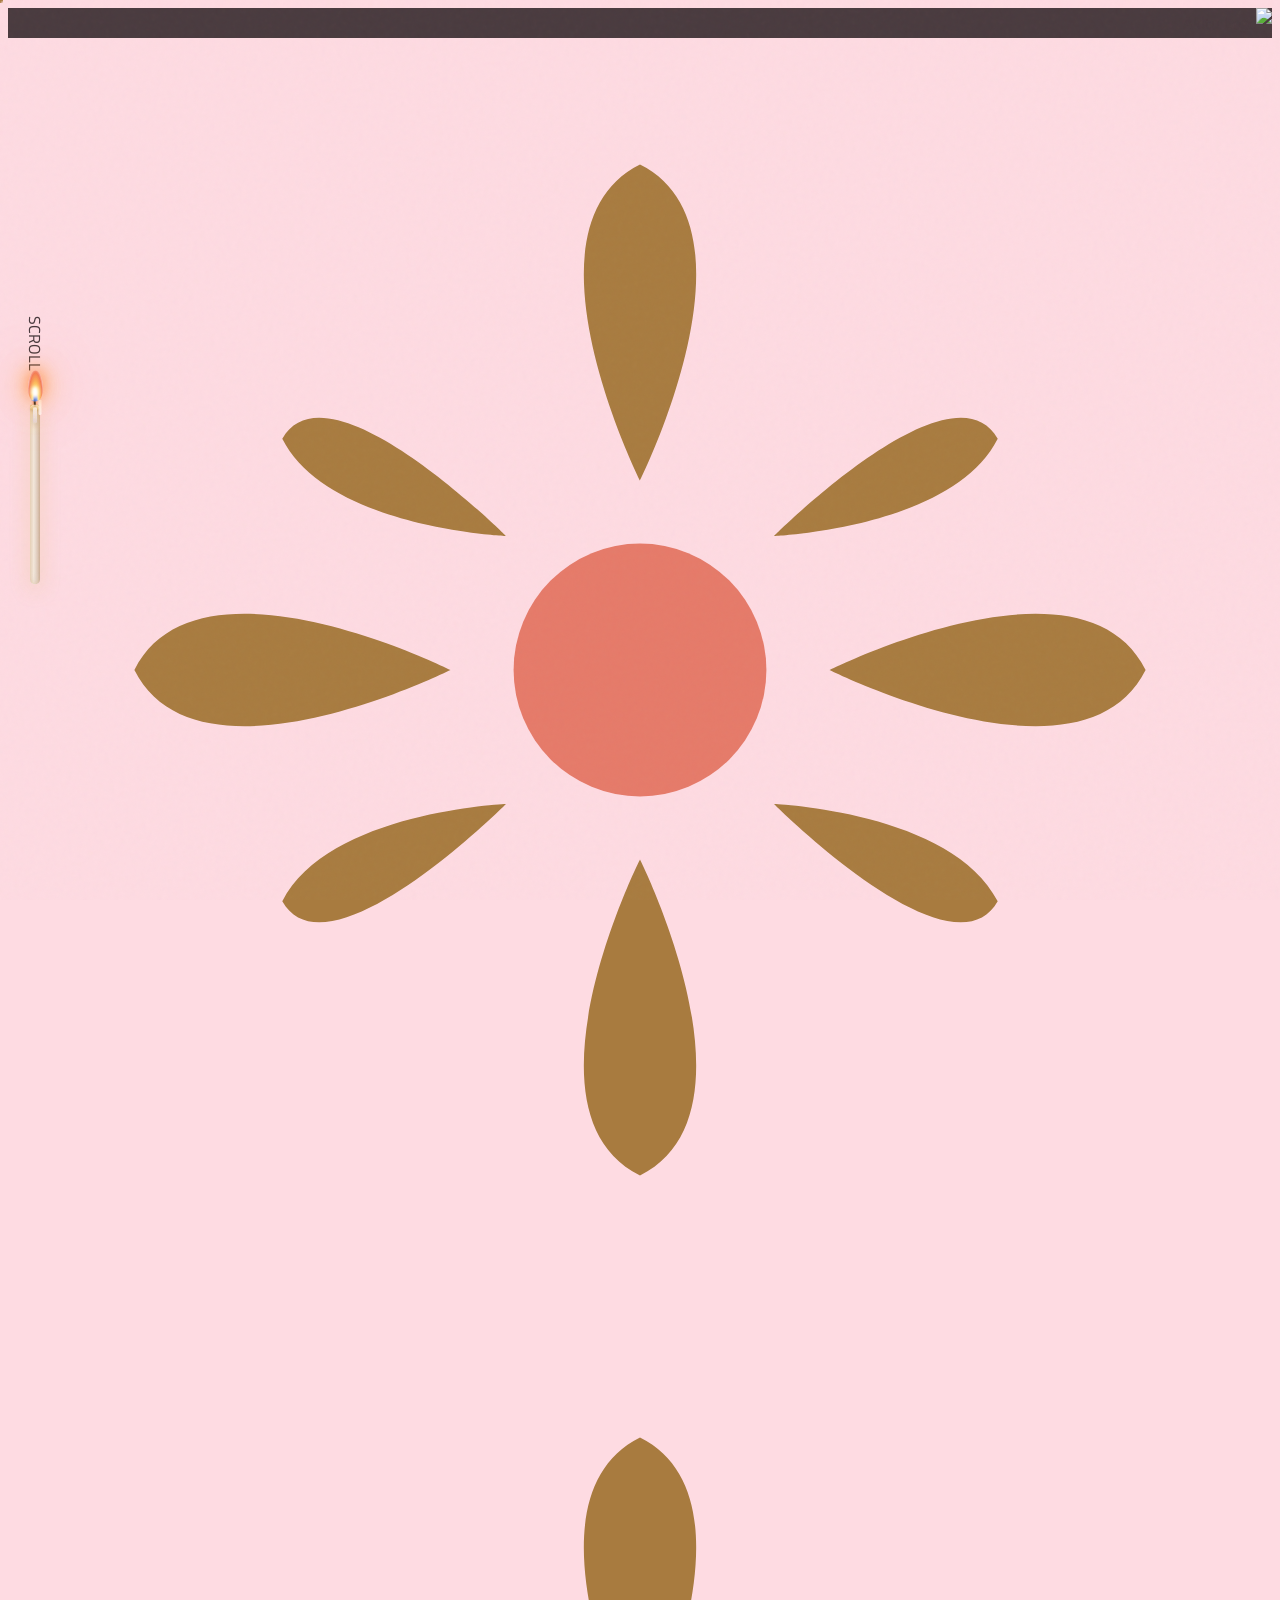
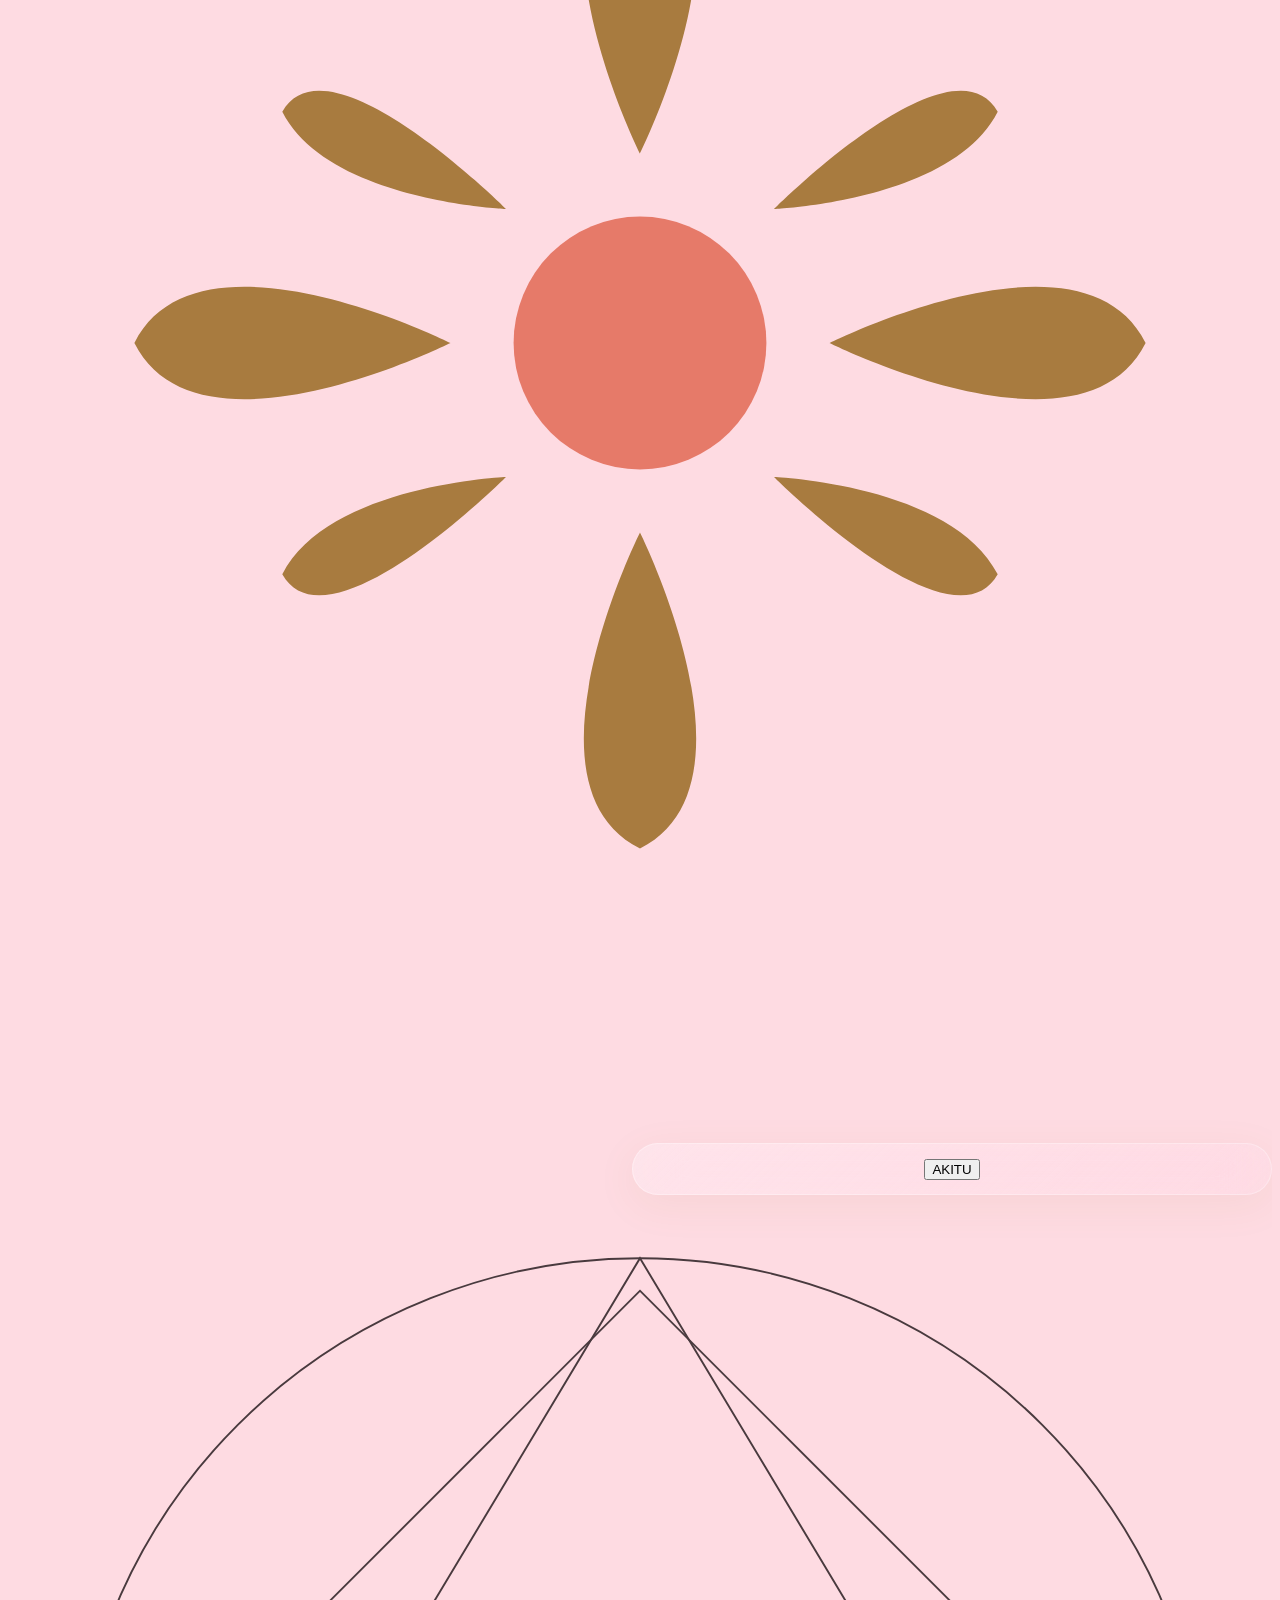
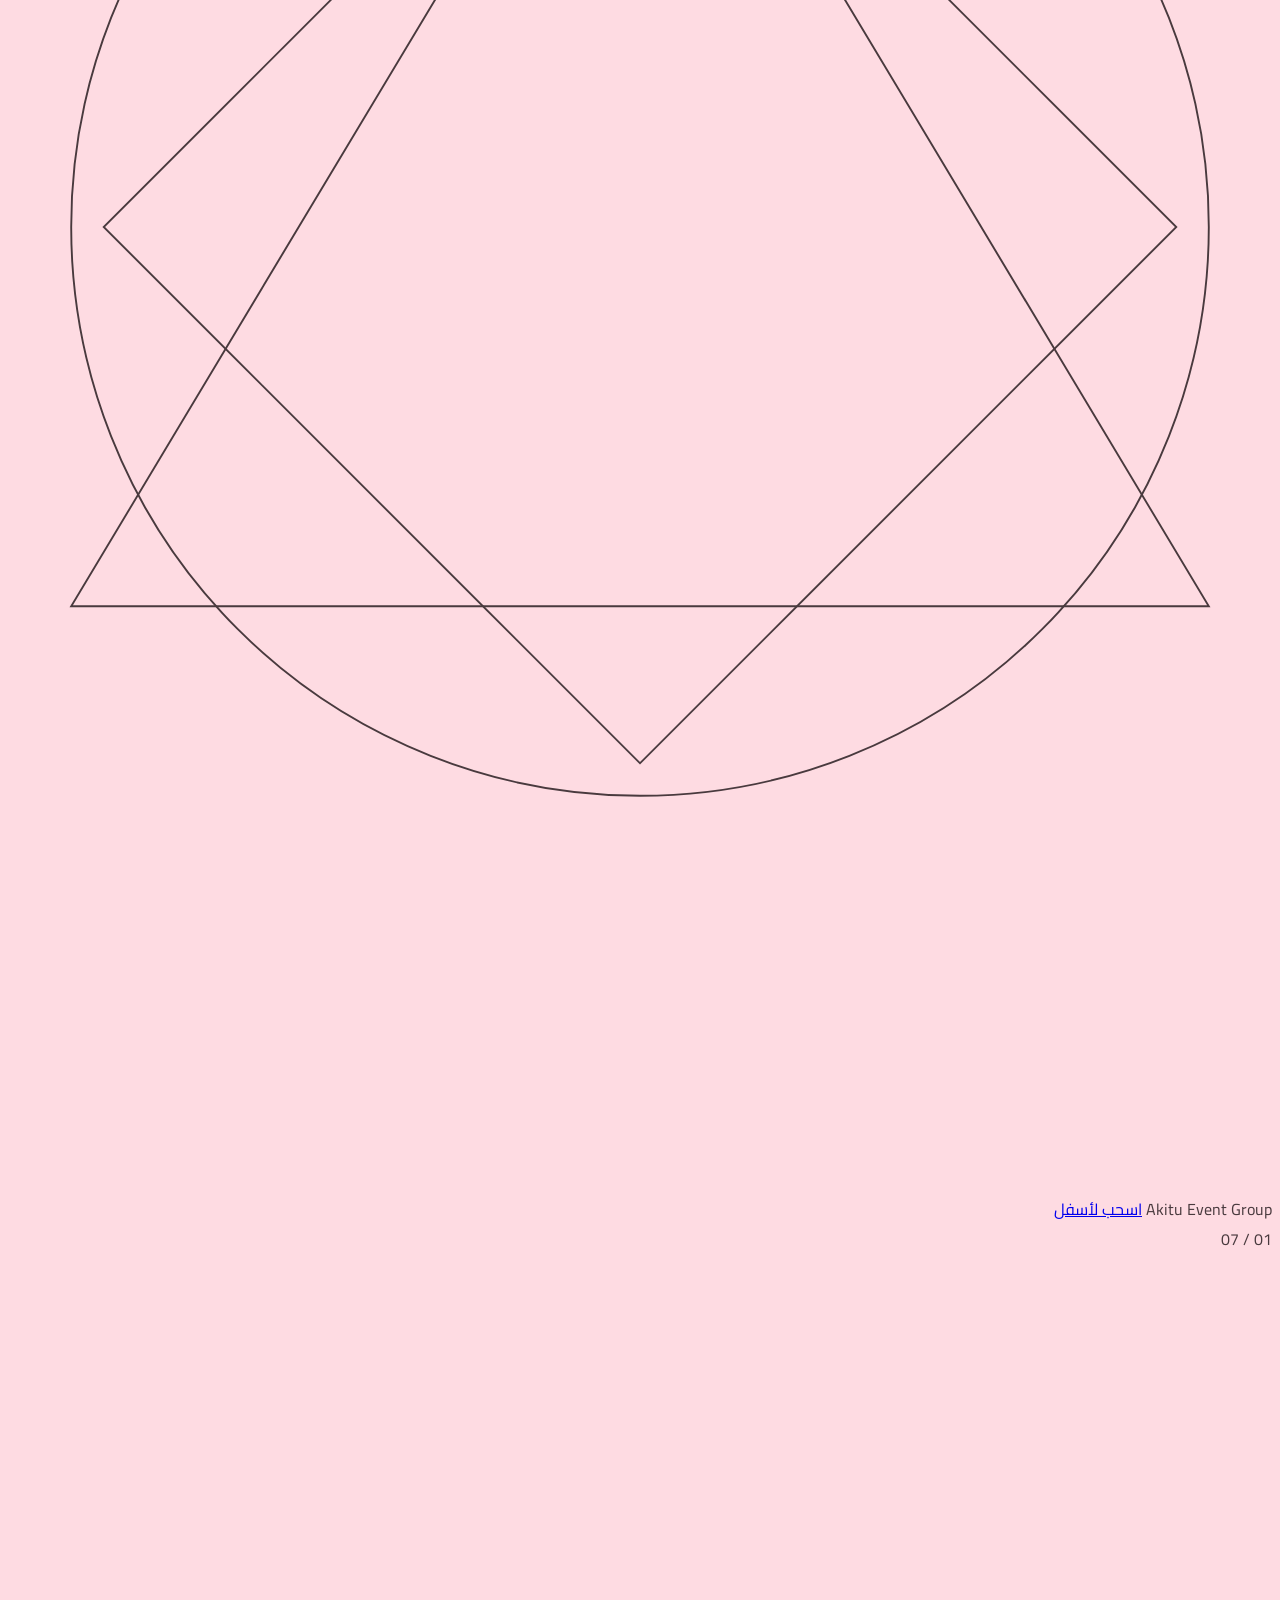
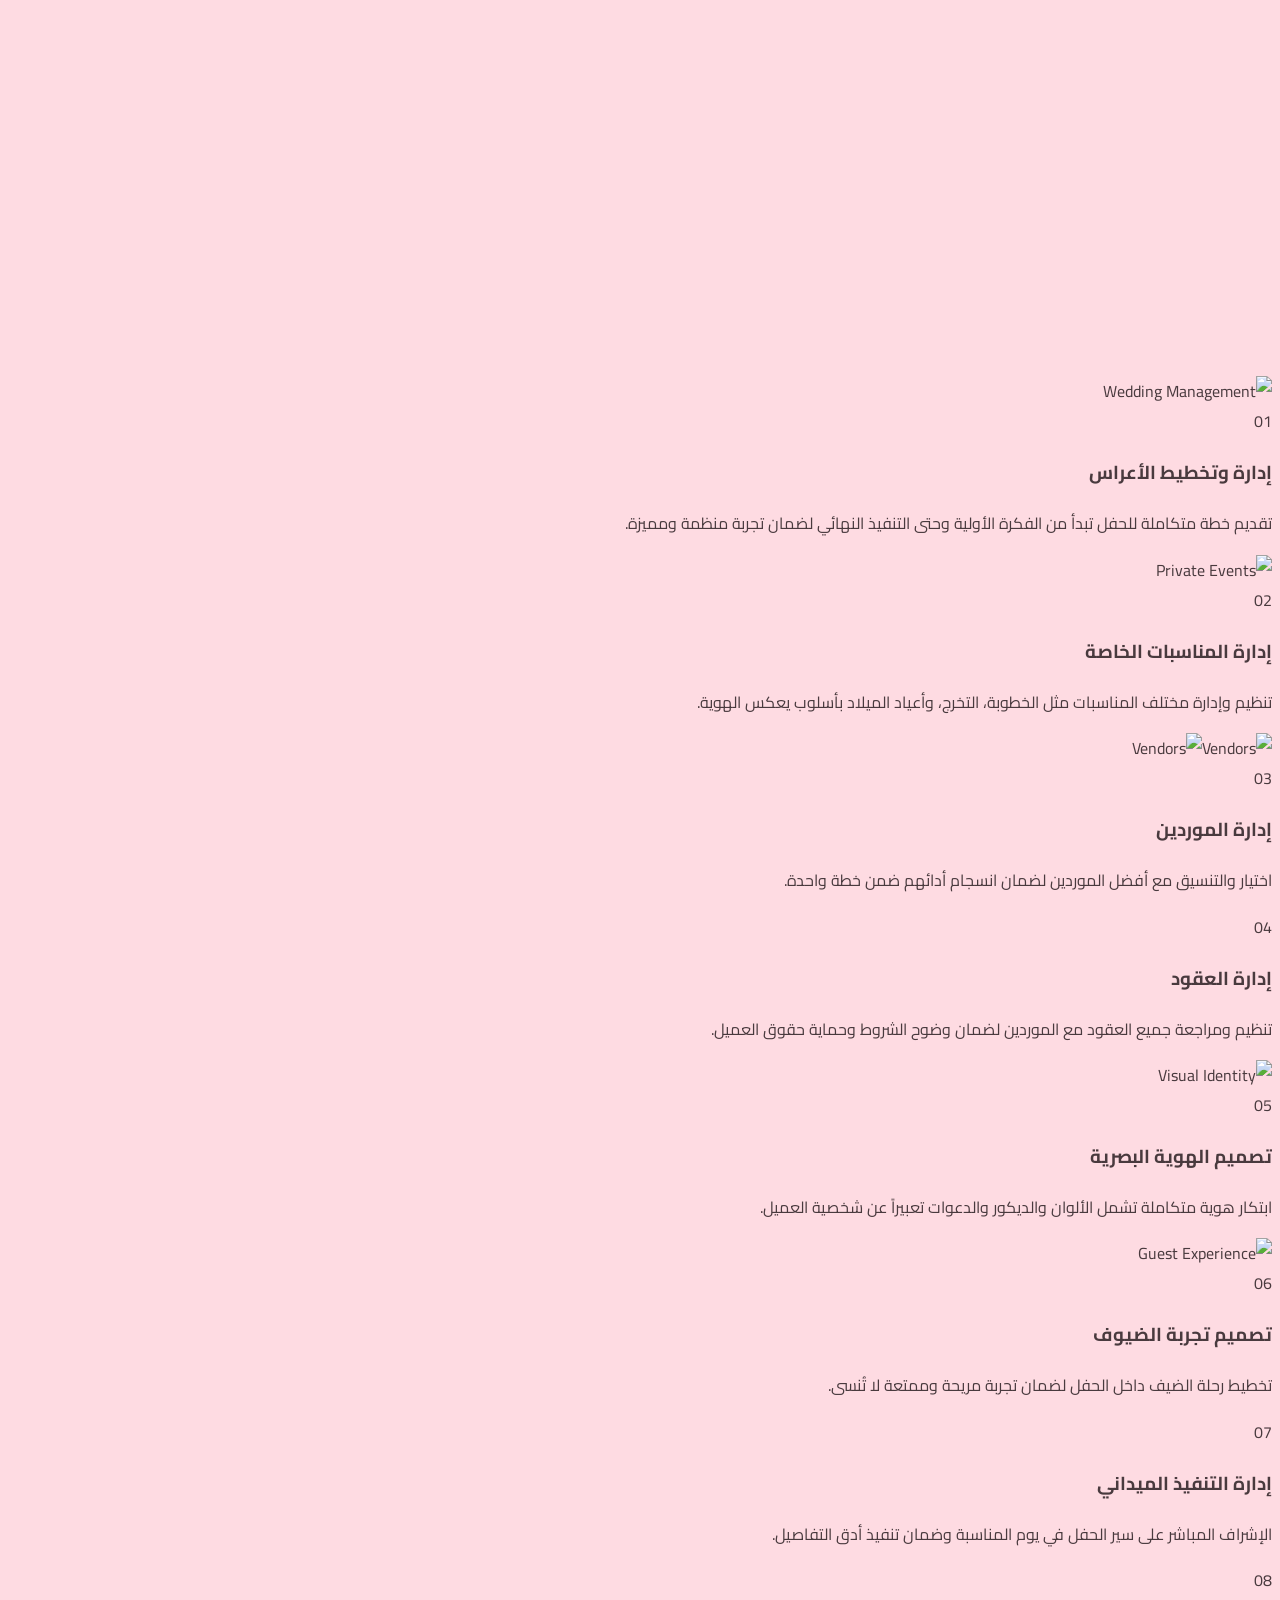
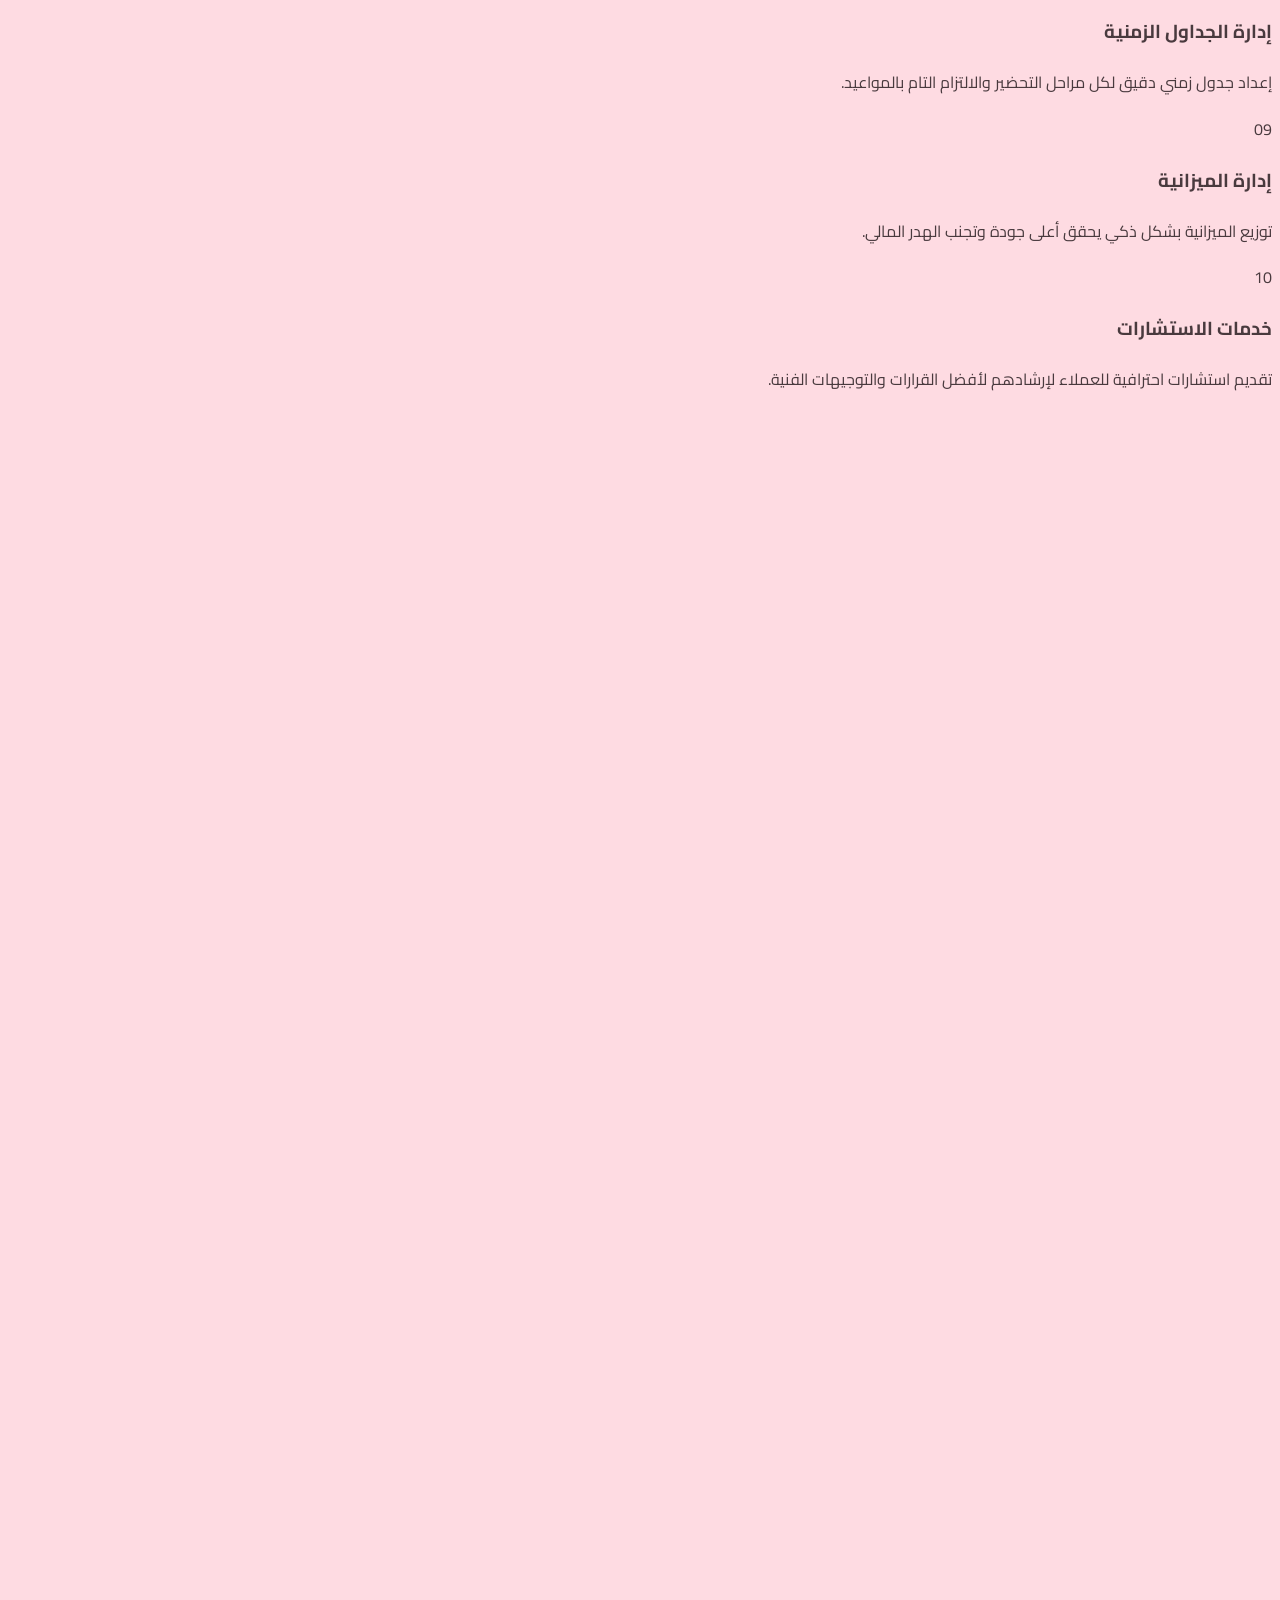
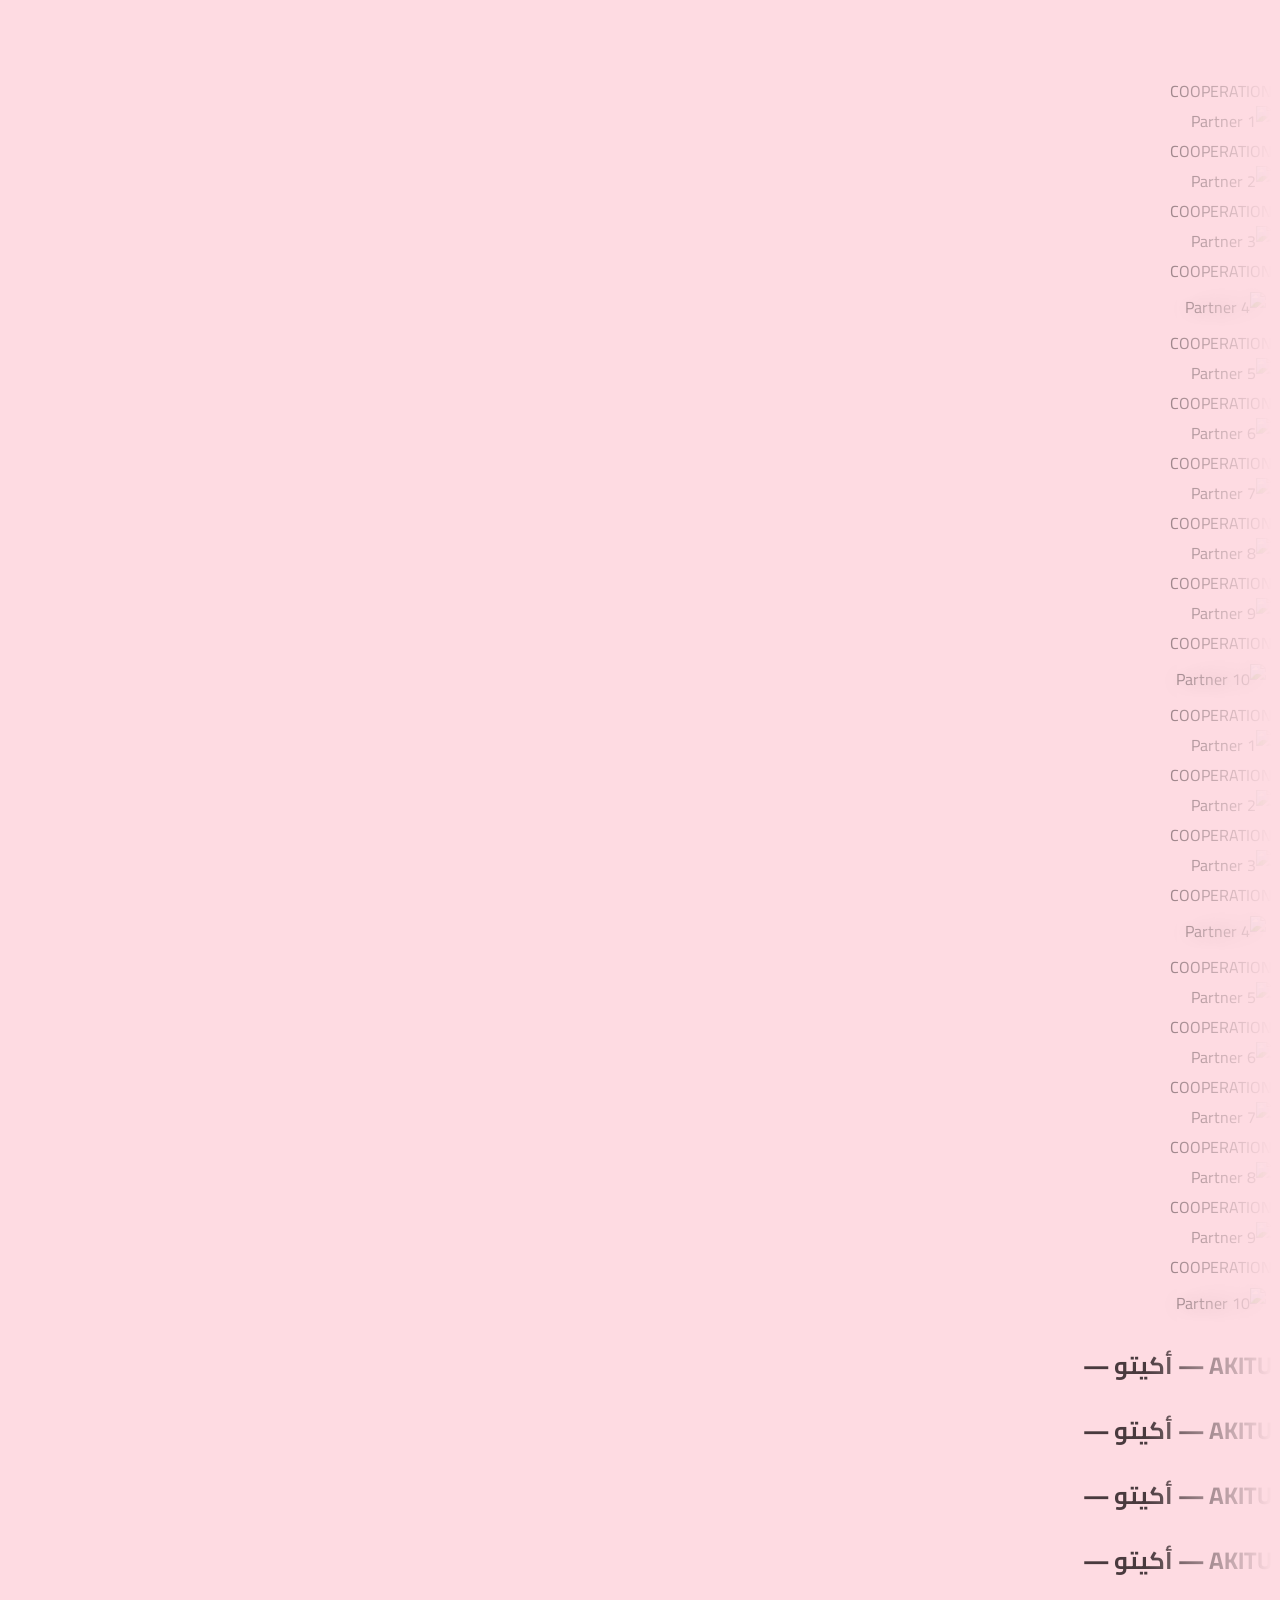
==== index.html @ 3b1056f6 "Update index.html" ====
<!DOCTYPE html>
<html lang="ar" dir="rtl" class="scroll-smooth">
<head>
    <meta charset="UTF-8">
    <meta name="viewport" content="width=device-width, initial-scale=1.0">
    <title>اكيتو | akitu</title>
    <link rel="icon" type="image/jpeg" href="https://res.cloudinary.com/kmoscyfg/image/upload/v1783948128/favicon_yjo6k6.jpg">
    <meta name="description" content="AKITU - شركة عراقية رائدة في تنظيم وإدارة الأعراس والمناسبات الفاخرة وفق منهجيات إدارة المشاريع العالمية. نصنع لكم بدايات جديدة.">
    <meta property="og:title" content="اكيتو | akitu">
    <meta property="og:description" content="AKITU - شركة عراقية رائدة في تنظيم وإدارة الأعراس والمناسبات الفاخرة.">
    <meta property="og:image" content="https://res.cloudinary.com/kmoscyfg/image/upload/v1783948128/favicon_yjo6k6.jpg">
    <meta property="og:type" content="website">
    <meta name="twitter:card" content="summary_large_image">
    <link rel="preconnect" href="https://fonts.googleapis.com">
    <link rel="preconnect" href="https://fonts.gstatic.com" crossorigin>
    <link href="https://fonts.googleapis.com/css2?family=Cairo:wght@200;300;400;500;600;700&family=Plus+Jakarta+Sans:wght@200;300;400;500;600;700&display=swap" rel="stylesheet">
    <script src="https://cdn.tailwindcss.com"></script>
    <script src="https://cdnjs.cloudflare.com/ajax/libs/gsap/3.12.2/gsap.min.js"></script>
    <script src="https://cdnjs.cloudflare.com/ajax/libs/gsap/3.12.2/ScrollTrigger.min.js"></script>
    <script src="https://cdnjs.cloudflare.com/ajax/libs/gsap/3.12.2/ScrollToPlugin.min.js"></script>
    <script src="https://unpkg.com/lucide@0.292.0"></script>
    <script src="https://unpkg.com/split-type@0.3.3"></script>
    <script src="https://cdnjs.cloudflare.com/ajax/libs/three.js/r128/three.min.js"></script>
    <link rel="manifest" href="manifest.json">
    <meta name="theme-color" content="#fedbe2">
    <script>
        tailwind.config = {
            theme: {
                extend: {
                    colors: {
                        peach: '#fedbe2',
                        sage: '#8ebaa0',
                        gold: '#a87b3f',
                        lavender: '#d0cfee',
                        taupe: '#493a3e',
                        whitePink: '#fff0f4',
                        burntOrange: '#e0624c',
                    },
                    fontFamily: {
                        arabic: ['Cairo', 'sans-serif'],
                        english: ['Plus Jakarta Sans', 'sans-serif'],
                    }
                }
            }
        }
    </script>
    <link rel="stylesheet" href="style.css">
</head>
<body class="antialiased">
    
   <!-- ========================================================== -->  
   <!--  YAQDHAN YAQDHAN YAQDHAN YAQDHAN YAQDHAN YAQDHAN!!! -->                           
   <!-- ========================================================== --> 
    
    <svg style="position: absolute; width: 0; height: 0; pointer-events: none;" xmlns="http://www.w3.org/2000/svg">
        <filter id="goo">
            <feGaussianBlur in="SourceGraphic" stdDeviation="6" result="blur" />
            <feColorMatrix in="blur" mode="matrix" values="1 0 0 0 0  0 1 0 0 0  0 0 1 0 0  0 0 0 25 -9" result="goo" />
            <feComposite in="SourceGraphic" in2="goo" operator="atop"/>
        </filter>
    </svg>
    <div id="language-preloader" class="fixed inset-0 z-[10005] flex flex-col items-center justify-center transition-opacity duration-1000 opacity-100 pointer-events-auto" style="background-color: #493a3e;">
        <img src="https://res.cloudinary.com/kmoscyfg/image/upload/v1783721095/logo_x09xbc.webp" alt="Akitu Logo" class="h-28 sm:h-36 mb-8 drop-shadow-lg object-contain">
        <div class="w-48 sm:w-64 h-[2px] rounded-full overflow-hidden" style="background-color: rgba(168,123,63,0.2);">
            <div class="h-full w-0" id="language-progress" style="background-color: #a87b3f;"></div>
        </div>
    </div>    
    <div class="bg-grain"></div>
    
    <div class="fixed inset-0 pointer-events-none z-0 opacity-[0.02] overflow-hidden mix-blend-multiply">
        
        <svg class="absolute -top-10 -left-10 w-64 h-64 sm:w-96 sm:h-96 transform -rotate-12" viewBox="0 0 100 100" fill="none" xmlns="http://www.w3.org/2000/svg">
            <path d="M50 35C50 35 60 15 50 10C40 15 50 35 50 35ZM50 65C50 65 40 85 50 90C60 85 50 65 50 65ZM65 50C65 50 85 60 90 50C85 40 65 50 65 50ZM35 50C35 50 15 40 10 50C15 60 35 50 35 50ZM60.6 60.6C60.6 60.6 74.7 74.7 78.3 68.3C74.7 61.2 60.6 60.6 60.6 60.6ZM39.4 39.4C39.4 39.4 25.3 25.3 21.7 31.7C25.3 38.8 39.4 39.4 39.4 39.4ZM60.6 39.4C60.6 39.4 74.7 25.3 78.3 31.7C74.7 38.8 60.6 39.4 60.6 39.4ZM39.4 60.6C39.4 60.6 25.3 74.7 21.7 68.3C25.3 61.2 39.4 60.6 39.4 60.6Z" fill="#a87b3f"/>
            <circle cx="50" cy="50" r="10" fill="#e0624c" opacity="0.8"/>
        </svg>
        
        <svg class="absolute -bottom-10 -right-10 w-64 h-64 sm:w-96 sm:h-96 transform rotate-45" viewBox="0 0 100 100" fill="none" xmlns="http://www.w3.org/2000/svg">
            <path d="M50 35C50 35 60 15 50 10C40 15 50 35 50 35ZM50 65C50 65 40 85 50 90C60 85 50 65 50 65ZM65 50C65 50 85 60 90 50C85 40 65 50 65 50ZM35 50C35 50 15 40 10 50C15 60 35 50 35 50ZM60.6 60.6C60.6 60.6 74.7 74.7 78.3 68.3C74.7 61.2 60.6 60.6 60.6 60.6ZM39.4 39.4C39.4 39.4 25.3 25.3 21.7 31.7C25.3 38.8 39.4 39.4 39.4 39.4ZM60.6 39.4C60.6 39.4 74.7 25.3 78.3 31.7C74.7 38.8 60.6 39.4 60.6 39.4ZM39.4 60.6C39.4 60.6 25.3 74.7 21.7 68.3C25.3 61.2 39.4 60.6 39.4 60.6Z" fill="#a87b3f"/>
            <circle cx="50" cy="50" r="10" fill="#e0624c" opacity="0.8"/>
        </svg>
    </div>

    
    <div id="cinematic-transition" class="fixed inset-0 bg-[#0d0a0b] z-[11000] pointer-events-none opacity-0"></div>

    <canvas id="ambient-canvas" class="fixed inset-0 pointer-events-none z-10 w-full h-full"></canvas>
    
    
    <main id="main-scroll-wrap" class="relative z-10 bg-[#fdfbf7] shadow-2xl">
    <div class="candle-scroll-wrapper" id="candle-scroller">
        <span class="candle-scroll-label text-[7px] tracking-[0.2em] text-taupe/40 uppercase mb-2 font-english select-none" style="writing-mode: vertical-lr;">SCROLL</span>
        <div class="candle-container" id="candle-interactive-zone" onclick="smoothScrollTo('#footer-section')">
            <svg class="smoke-puff smoke-puff-1" viewBox="0 0 12 24">
                <path d="M6,20 Q3,14 8,10 T6,2" stroke-width="0.8"/>
            </svg>
            <svg class="smoke-puff smoke-puff-2" viewBox="0 0 10 20">
                <path d="M5,18 Q2,12 7,8 T4,1" stroke-width="0.6"/>
            </svg>
            <svg class="smoke-puff smoke-puff-3" viewBox="0 0 11 22">
                <path d="M6,19 Q4,13 9,9 T5,1" stroke-width="0.7"/>
            </svg>
            <div class="candle-flame" id="scroller-flame"></div>
            <div class="candle-wick"></div>
            <div class="candle-body" id="scroller-wax" style="height: 180px;"></div>

        </div>
    </div>


    <header class="fixed top-4 sm:top-6 inset-x-0 z-[9000] flex justify-center pointer-events-none">
        <div id="nav-interactive-container" class="frosted-glass border border-gold/15 pointer-events-auto relative shadow-md shadow-gold/5 touch-active">
            <div class="nav-link-group left-group">
                <a href="#" class="nav-link-item magnetic-btn" data-lang="en" onclick="smoothScrollTo(0); closeDynamicIsland(); return false;">HOME</a>
                <a href="#" class="nav-link-item magnetic-btn font-arabic" data-lang="ar" onclick="smoothScrollTo(0); closeDynamicIsland(); return false;">الرئيسية</a>
                <a href="#services" class="nav-link-item magnetic-btn" data-lang="en" onclick="smoothScrollTo('#services'); closeDynamicIsland(); return false;">COMPANY</a>
                <a href="#services" class="nav-link-item magnetic-btn font-arabic" data-lang="ar" onclick="smoothScrollTo('#services'); closeDynamicIsland(); return false;">الشركة</a>
            </div>
            <button id="nav-central-trigger" class="flex flex-col items-center justify-center relative z-10 w-24 md:w-32 h-full focus:outline-none group">
                <span id="logo-text-main" class="text-base md:text-lg font-light tracking-[0.25em] text-gold font-english transition-all duration-500 select-none pointer-events-none">AKITU</span>
            </button>
            <div class="nav-link-group right-group">
                <a href="#" class="nav-link-item magnetic-btn" data-lang="en" onclick="openPolicyModal('terms'); closeDynamicIsland(); return false;">TERMS</a>
                <a href="#" class="nav-link-item magnetic-btn font-arabic" data-lang="ar" onclick="openPolicyModal('terms'); closeDynamicIsland(); return false;">الشروط</a>
                <a href="#" class="nav-link-item magnetic-btn" data-lang="en" onclick="openPolicyModal('privacy'); closeDynamicIsland(); return false;">PRIVACY</a>
                <a href="#" class="nav-link-item magnetic-btn font-arabic" data-lang="ar" onclick="openPolicyModal('privacy'); closeDynamicIsland(); return false;">الخصوصية</a>
            </div>
        </div>
    </header>
    <section class="min-h-screen flex flex-col justify-between pt-28 sm:pt-36 pb-8 sm:pb-12 px-4 sm:px-6 relative overflow-hidden bg-peach transition-colors duration-1000 section-padding">
        <div class="absolute inset-0 opacity-[0.03] pointer-events-none flex items-center justify-center parallax-slow" data-parallax-speed="0.15">
            <svg class="w-[85vw] h-[85vw] text-taupe animate-[spin_150s_linear_infinite]" viewBox="0 0 100 100" fill="none">
                <circle cx="50" cy="50" r="45" stroke="currentColor" stroke-width="0.15"/>
                <rect x="20" y="20" width="60" height="60" stroke="currentColor" stroke-width="0.15" transform="rotate(45 50 50)"/>
                <polygon points="50,5 95,80 5,80" stroke="currentColor" stroke-width="0.15"/>
            </svg>
        </div>
        <div class="max-w-7xl mx-auto w-full my-auto flex flex-col items-center justify-center text-center relative z-10">
            <div class="w-16 h-16 sm:w-20 sm:h-20 mb-6 sm:mb-8 flex items-center justify-center border border-gold/30 rounded-full bg-whitePink/35 backdrop-blur-md shadow-lg shadow-gold/5 reveal-up magnetic-btn">
                <img src="https://res.cloudinary.com/kmoscyfg/image/upload/v1783721094/key_f1fgw4.webp" alt="Akitu Key" class="w-full h-full object-contain scale-125 drop-shadow-md">
            </div>
            <h1 class="hero-title-en text-4xl sm:text-5xl md:text-7xl lg:text-8xl font-extralight tracking-[0.15em] sm:tracking-[0.22em] text-gold font-english leading-none mb-4 sm:mb-6 select-none reveal-up">
                WE CREATE<br>NEW BEGINNINGS
            </h1>
            <p class="hero-subtitle-ar text-lg sm:text-xl md:text-2xl font-light tracking-[0.1em] sm:tracking-[0.18em] text-taupe/90 font-arabic reveal-up" data-lang="ar">
                نَصنع لكم بداية جديدة
            </p>
            <p class="hero-subtitle-en text-lg sm:text-xl md:text-2xl font-light tracking-[0.1em] sm:tracking-[0.18em] text-taupe/90 font-english reveal-up uppercase" data-lang="en" style="display: none;">
                WE CRAFT A NEW BEGINNING
            </p>

            <div class="flex justify-center items-center gap-5 sm:gap-8 mt-8 sm:mt-10 reveal-up">
                <div class="w-14 h-14 sm:w-16 sm:h-16 rounded-full border border-gold/30 bg-whitePink/50 backdrop-blur-md flex items-center justify-center p-3 shadow-lg shadow-gold/5 transition-all duration-500 hover:scale-110 hover:border-gold hover:bg-gold/5 magnetic-btn">
                    <img src="https://res.cloudinary.com/kmoscyfg/image/upload/v1783721094/icon-01_rorbti.webp" alt="Wedding Rings"  class="w-full h-full object-contain drop-shadow-sm">
                </div>
                <div class="w-14 h-14 sm:w-16 sm:h-16 rounded-full border border-gold/30 bg-whitePink/50 backdrop-blur-md flex items-center justify-center p-3 shadow-lg shadow-gold/5 transition-all duration-500 hover:scale-110 hover:border-gold hover:bg-gold/5 magnetic-btn">
                    <img src="https://res.cloudinary.com/kmoscyfg/image/upload/v1783721094/icon-12_uwdi1w.webp" alt="Wedding Cake"  class="w-full h-full object-contain drop-shadow-sm">
                </div>
                <div class="w-14 h-14 sm:w-16 sm:h-16 rounded-full border border-gold/30 bg-whitePink/50 backdrop-blur-md flex items-center justify-center p-3 shadow-lg shadow-gold/5 transition-all duration-500 hover:scale-110 hover:border-gold hover:bg-gold/5 magnetic-btn">
                    <img src="https://res.cloudinary.com/kmoscyfg/image/upload/v1783721094/icon-06_lmdpcx.webp" alt="Wedding Photography"  class="w-full h-full object-contain drop-shadow-sm">
                </div>
            </div>

            <div class="mt-10 sm:mt-12 reveal-up">
                <a href="#journey" onclick="smoothScrollTo('#journey'); return false;" class="magnetic-btn relative inline-flex items-center space-x-3 space-x-reverse px-6 sm:px-10 py-3.5 sm:py-5 border border-gold/30 bg-whitePink/60 backdrop-blur-md rounded-full group hover:bg-gold hover:border-gold hover:shadow-xl hover:shadow-gold/10 transition-all duration-500 ripple-container touch-active">
                    <span class="text-xs sm:text-sm font-semibold tracking-widest text-taupe group-hover:text-whitePink transition-colors font-arabic" data-lang="ar">ابدأ التخطيط الذكي لمناسبتك</span>
                    <span class="text-xs sm:text-sm font-semibold tracking-widest text-taupe group-hover:text-whitePink transition-colors font-english" data-lang="en">Begin Your Smart Event Blueprint</span>
                    <i data-lucide="arrow-left" class="w-4 h-4 text-gold group-hover:text-whitePink animate-arrow-rtl rtl:block hidden"></i>
                    <i data-lucide="arrow-right" class="w-4 h-4 text-gold group-hover:text-whitePink animate-arrow-ltr ltr:block hidden"></i>
                </a>
            </div>
        </div>
        <div class="max-w-7xl mx-auto w-full flex justify-between items-end relative z-10">
            <span class="text-[8px] sm:text-[9px] tracking-[0.3em] text-taupe/50 font-english uppercase hidden sm:block">Akitu Event Group</span>
            <a href="#about" onclick="smoothScrollTo('#about'); return false;" class="flex flex-col items-center space-y-2 sm:space-y-3 group mx-auto sm:mx-0">
                <span class="text-[8px] sm:text-[9px] tracking-widest text-taupe/50 group-hover:text-gold uppercase transition-colors" data-lang="ar">اسحب لأسفل</span>
                <span class="text-[8px] sm:text-[9px] tracking-widest text-taupe/50 group-hover:text-gold uppercase transition-colors" data-lang="en">Scroll Down</span>
                <div class="w-[1px] h-10 sm:h-14 bg-gold/30 relative overflow-hidden">
                    <div class="absolute top-0 inset-x-0 h-4 bg-gold animate-[bounce_2.5s_infinite]"></div>
                </div>
            </a>
            <span class="text-[8px] sm:text-[9px] tracking-[0.3em] text-taupe/50 font-english hidden sm:block">01 / 07</span>
        </div>
    </section>
    <section id="about" class="py-20 sm:py-32 px-4 sm:px-6 bg-whitePink relative border-b border-gold/10 section-padding overflow-hidden">
        <img src="https://res.cloudinary.com/kmoscyfg/image/upload/v1783721091/four_qb17ie.webp" alt="" role="presentation" class="absolute bottom-0 right-0 w-80 sm:w-[28rem] md:w-[40rem] opacity-[0.15] max-sm:opacity-[0.07] pointer-events-none object-contain translate-x-[15%] translate-y-[15%] select-none">
        <div class="max-w-6xl mx-auto grid grid-cols-1 lg:grid-cols-12 gap-10 sm:gap-16 items-center relative z-10">
            <div class="lg:col-span-5 flex justify-center relative reveal-up">
                <div class="animate-float-cloud">
                    <div class="tilt-card w-64 sm:w-80 h-[340px] sm:h-[420px] border border-gold/35 rounded-t-full flex items-center justify-center p-3 sm:p-4 bg-peach/15 backdrop-blur-md relative overflow-hidden group shadow-2xl shadow-gold/5 parallax-medium cursor-pointer" tabindex="0" data-parallax-speed="0.1" data-tilt>
                        <div class="tilt-shine z-20"></div>
                        <div class="absolute inset-0 bg-gradient-to-b from-peach/20 to-transparent pointer-events-none z-10"></div>
                        <div class="absolute inset-2 sm:inset-3 border border-gold/20 rounded-t-full overflow-hidden shadow-inner bg-taupe/5 z-0" style="transform: translateZ(0); -webkit-mask-image: -webkit-radial-gradient(white, black);">
                            <video src="https://res.cloudinary.com/kmoscyfg/video/upload/v1783785358/fsergf_v3v1lm.mov" autoplay loop muted playsinline class="w-full h-full object-cover rounded-t-full grayscale-[20%] group-hover:grayscale-0 group-hover:scale-105 transition-all duration-700 ease-out">  <p class="hidden">Your browser does not support the video tag. Please use a modern browser.</p>
                            </video>
                            <div class="absolute inset-0 bg-gold/10 mix-blend-overlay pointer-events-none transition-opacity duration-700 group-hover:opacity-0 rounded-t-full"></div>
                        </div>
                    </div>
                </div>
            </div>
            <div class="lg:col-span-7 flex flex-col justify-center space-y-6 sm:space-y-8 reveal-up">
                <div class="flex items-center space-x-4 space-x-reverse">
                    <span class="text-xs sm:text-sm font-semibold tracking-widest text-gold uppercase">02 / BRAND PHILOSOPHY</span>
                    <span class="h-[1px] w-10 sm:w-14 bg-gold/40"></span>
                </div>
                <h2 class="section-title text-3xl sm:text-4xl md:text-5xl font-light text-gold tracking-wide leading-tight font-arabic" data-lang="ar">لماذا أكيتو؟</h2>
                <h2 class="section-title text-3xl sm:text-4xl md:text-5xl font-light text-gold tracking-wide leading-tight font-english" data-lang="en">Why AKITU?</h2>
                <div class="space-y-4 sm:space-y-6 text-taupe/85 font-light leading-relaxed text-sm md:text-base font-arabic" data-lang="ar">
                    <p>تؤمن الشركة بأن حفل الزفاف ليس مناسبة اجتماعية فقط، وإنما <strong class="text-gold font-semibold">مشروع متكامل</strong> يحتاج إلى تخطيط وإدارة وقيادة وتنفيذ.</p>
                    <p>ولهذا تعتمد <span class="font-english font-medium text-gold">Akitu</span> على منهجية إدارة المشاريع في تنظيم الأعراس، بحيث يتم التعامل مع كل حفل باعتباره مشروعاً مستقلاً يمتلك أهدافاً وجدولاً زمنياً وميزانية وفريق عمل وخطة تنفيذ واضحة.</p>
                    <p class="border-r-2 border-gold/40 pr-4 py-2 bg-peach/15 italic text-taupe/90 rounded-sm">نحن لا نأخذ مكان العائلة في فرحتها، بل نرفع عنها ضغط التنظيم، ونتولى إدارة التفاصيل، حتى يعيش العروسان والعائلة المناسبة براحة وثقة وتنظيم.</p>
                    <div class="mt-8">
                        <h3 class="section-title text-2xl sm:text-3xl md:text-4xl font-light text-gold tracking-wide leading-tight font-arabic mb-4" data-lang="ar">اسم أكيتو</h3>
                        <p>مستوحى من أقدم احتفالات حضارات وادي الرافدين، حيث كان يرمز إلى البدايات الجديدة وتجدد الحياة، ويُجسّد لحظة الانتقال نحو فصل أكثر إشراقًا. ومن رموز هذا العيد زهرة البابونك، التي تعبّر عن النقاء والبدايات الهادئة والجمال البسيط العميق — وهو المعنى الذي تتبناه أكيتو في كل تجربة تصنعها.</p>
                    </div>
                </div>
                <div class="space-y-4 sm:space-y-6 text-taupe/85 font-light leading-relaxed text-sm md:text-base font-english" data-lang="en">
                    <p>The brand firmly believes that a wedding is not merely a social gathering, but an <strong class="text-gold font-semibold">integrated engineering project</strong> requiring rigorous planning, governance, and execution.</p>
                    <p>This is why <span class="text-gold font-medium">Akitu</span> adopts global project management methodologies, handling each event as a separate enterprise with a dedicated scope, fine-tuned timeline, precise budget constraints, and active risk mitigation plans.</p>
                    <p class="border-l-2 border-gold/40 pl-4 py-2 bg-peach/15 italic text-taupe/90 rounded-sm">We do not replace the family's joy; we shoulder the management burden and choreograph behind-the-scenes mechanics so you can live the dream.</p>
                </div>
            </div>
        </div>
    </section>
    <section id="cinematic-slider" class="py-16 sm:py-24 bg-peach flex flex-col items-center justify-center relative overflow-hidden section-padding reveal-up min-h-screen">
        
        <div class="relative w-[90vw] max-w-5xl">
            
            <svg class="parallax-flower absolute -top-12 -right-8 sm:-top-20 sm:-right-16 w-24 h-24 sm:w-40 sm:h-40 text-gold opacity-15 pointer-events-none z-0" viewBox="0 0 100 100" fill="currentColor" xmlns="http://www.w3.org/2000/svg">
                <path d="M50 0 C55 20, 80 45, 100 50 C80 55, 55 80, 50 100 C45 80, 20 55, 0 50 C20 45, 45 20, 50 0 Z"/>
                <circle cx="50" cy="50" r="5" fill="#fff" opacity="0.5"/>
            </svg>
            
            <div id="slider-webgl-container" class="relative w-full aspect-video rounded-[26px] overflow-hidden shadow-2xl shadow-gold/10 border border-gold/15 z-10 cursor-pointer">
                
            </div>

            
            <svg class="parallax-flower absolute -bottom-10 -left-10 sm:-bottom-16 sm:-left-20 w-32 h-32 sm:w-48 sm:h-48 text-taupe opacity-10 pointer-events-none z-0" viewBox="0 0 100 100" fill="none" stroke="currentColor" stroke-width="0.5" xmlns="http://www.w3.org/2000/svg">
                <path d="M50 10 Q60 40 90 50 Q60 60 50 90 Q40 60 10 50 Q40 40 50 10 Z"/>
                <path d="M50 20 Q55 45 80 50 Q55 55 50 80 Q45 55 20 50 Q45 45 50 20 Z" opacity="0.5"/>
                <circle cx="50" cy="50" r="3" fill="currentColor"/>
            </svg>
        </div>
        <div class="mt-8 sm:mt-12 flex gap-8 sm:gap-12 justify-center items-end z-10 relative">
            <div class="flex flex-col items-center gap-3">
                <img src="https://res.cloudinary.com/kmoscyfg/image/upload/v1783721095/two_x3o1l6.png" alt="Akitu Process Step"  class="w-10 h-10 sm:w-12 sm:h-12 object-contain drop-shadow-sm transition-transform duration-500 hover:scale-110 interactive-img">
                <div class="w-10 sm:w-12 h-1.5 bg-taupe/20 rounded-full overflow-hidden relative">
                    <div class="absolute top-0 h-full bg-gold w-full cinematic-progress" id="prog-0" style="clip-path: inset(0 100% 0 0);"></div>
                </div>
            </div>
            <div class="flex flex-col items-center gap-3">
                <img src="https://res.cloudinary.com/kmoscyfg/image/upload/v1783721095/two_x3o1l6.png" alt="Akitu Process Step"  class="w-10 h-10 sm:w-12 sm:h-12 object-contain drop-shadow-sm transition-transform duration-500 hover:scale-110 interactive-img">
                <div class="w-10 sm:w-12 h-1.5 bg-taupe/20 rounded-full overflow-hidden relative">
                    <div class="absolute top-0 h-full bg-gold w-full cinematic-progress" id="prog-1" style="clip-path: inset(0 100% 0 0);"></div>
                </div>
            </div>
            <div class="flex flex-col items-center gap-3">
                <img src="https://res.cloudinary.com/kmoscyfg/image/upload/v1783721095/two_x3o1l6.png" alt="Akitu Process Step"  class="w-10 h-10 sm:w-12 sm:h-12 object-contain drop-shadow-sm transition-transform duration-500 hover:scale-110 interactive-img">
                <div class="w-10 sm:w-12 h-1.5 bg-taupe/20 rounded-full overflow-hidden relative">
                    <div class="absolute top-0 h-full bg-gold w-full cinematic-progress" id="prog-2" style="clip-path: inset(0 100% 0 0);"></div>
                </div>
            </div>
        </div>
    </section>
    <section class="py-20 sm:py-32 px-4 sm:px-6 bg-lavender/30 relative border-b border-gold/10 section-padding overflow-hidden">
        <img src="https://res.cloudinary.com/kmoscyfg/image/upload/v1783721095/logo_x09xbc.webp" alt="" role="presentation" class="absolute bottom-0 left-0 w-80 sm:w-[28rem] md:w-[40rem] opacity-[0.15] max-sm:opacity-[0.07] pointer-events-none object-contain translate-x-0 translate-y-[35%] select-none">
        <div class="max-w-6xl mx-auto grid grid-cols-1 lg:grid-cols-12 gap-10 sm:gap-16 items-center relative z-10">
            <div class="lg:col-span-7 flex flex-col justify-center space-y-6 sm:space-y-8 lg:order-1 order-2 reveal-up">
                <div class="flex items-center space-x-4 space-x-reverse">
                    <span class="text-xs sm:text-sm font-semibold tracking-widest text-gold uppercase">03 / CORPORATE TRUST</span>
                    <span class="h-[1px] w-10 sm:w-14 bg-gold/40"></span>
                </div>
                <div class="space-y-2">
                    <p class="text-xs sm:text-sm tracking-[0.3em] text-taupe/60 uppercase font-english">About Akitu Story</p>
                    <h2 class="section-title text-2xl sm:text-3xl md:text-4xl font-light text-gold font-arabic" data-lang="ar">جهة واحدة... مسؤولية كاملة</h2>
                    <h2 class="section-title text-2xl sm:text-3xl md:text-4xl font-light text-gold font-english" data-lang="en">One Entity... Full Responsibility</h2>
                </div>
                <div class="space-y-4 sm:space-y-6 text-taupe/85 font-light leading-relaxed text-sm md:text-base font-arabic" data-lang="ar">
                    <p>شركة أكيتو لتنظيم وإدارة الأعراس والمناسبات الخاصة هي شركة عراقية متخصصة في تصميم وإدارة وتنفيذ الأعراس والمناسبات الخاصة وفق منهج احترافي يجمع بين الإدارة المتكاملة، والإبداع، وجودة التنفيذ.</p>
                    <p>تقدم الشركة حلولاً متكاملة تغطي جميع مراحل التخطيط والتنفيذ، ابتداءً من مرحلة الاستشارة الأولية وحتى انتهاء المناسبة، من خلال فريق متخصص وشبكة واسعة من الشركاء المعتمدين في مختلف القطاعات ذات العلاقة.</p>
                    <p>وترتكز الشركة على مفهوم الإدارة الشاملة للمناسبة، بحيث يتعامل العميل مع جهة واحدة تتولى الإشراف والتنسيق وإدارة جميع التفاصيل التشغيلية والفنية والخدمية، بما يضمن أعلى مستويات الجودة والراحة.</p>
                </div>
                <div class="space-y-4 sm:space-y-6 text-taupe/85 font-light leading-relaxed text-sm md:text-base font-english" data-lang="en">
                    <p>AKITU is a premier Iraqi firm specializing in the spatial design, logistics, and masterly orchestration of luxury weddings and bespoke private celebrations. We bind strict administrative rigor with poetic visual concepts.</p>
                    <p>We deliver a complete lifecycle of services, starting from point-zero strategic consultations to on-site production, powered by certified technical directors and elite industry specialists.</p>
                    <p>Our hallmark is the "Single Point of Contact" concept: instead of juggling dozens of suppliers, you rely solely on us to steer the entire service ecosystem.</p>
                </div>
            </div>
            <div class="lg:col-span-5 flex justify-center lg:order-2 order-1 reveal-up">
                <div class="animate-float-cloud w-full max-w-sm">
                    <div class="tilt-card w-full h-full border border-gold/35 bg-whitePink p-6 sm:p-8 rounded-2xl shadow-2xl relative overflow-hidden group interactive-el" data-tilt>
                        <div class="tilt-shine"></div>
                    <div class="absolute -top-12 -right-12 w-32 h-32 bg-peach/30 rounded-full blur-2xl parallax-slow" data-parallax-speed="0.2"></div>
                    <div class="flex flex-col space-y-4 sm:space-y-6 relative z-10">
                        <div class="w-12 h-12 sm:w-14 sm:h-14 rounded-full bg-gold/10 flex items-center justify-center text-gold">
                            <i data-lucide="shield-check" class="w-6 h-6 sm:w-7 sm:h-7 stroke-[1]"></i>
                        </div>
                        <h4 class="text-lg sm:text-xl font-light text-gold font-arabic" data-lang="ar">الميزة التنافسية الكبرى</h4>
                        <h4 class="text-lg sm:text-xl font-light text-gold font-english" data-lang="en">The Ultimate Assurance</h4>
                        <p class="text-xs sm:text-sm text-taupe/80 leading-relaxed font-arabic" data-lang="ar">بدلاً من تشتت العميل بين عشرات الأطراف (المصور، الفندق، الصالون، فرقة الموسيقى، المطبخ)، تضمن "أكيتو" أن تكون هي الوجه الوحيد والمسؤول المباشر أمام العميل.</p>
                        <p class="text-xs sm:text-sm text-taupe/80 leading-relaxed font-english" data-lang="en">Instead of fragmenting your attention between photographers, hotels, florists, and artists, AKITU serves as your consolidated corporate partner and guardian of quality.</p>
                        <div class="pt-4 border-t border-gold/10 flex items-center justify-between w-full text-[9px] sm:text-[10px] text-gold tracking-widest font-english" dir="ltr">
                            <span>AKITU TRUST BLUEPRINT</span>
                            <i data-lucide="heart" class="w-3 h-3 sm:w-3.5 sm:h-3.5 text-gold fill-gold animate-glow-heart"></i>
                        </div>
                    </div>
                </div>
            </div>
        </div>
    </section>
    <section id="services" class="py-20 sm:py-32 px-4 sm:px-6 bg-peach transition-colors duration-1000 section-padding">
        <div class="max-w-7xl mx-auto">
            <div class="flex flex-col items-center text-center mb-12 sm:mb-20 space-y-3 sm:space-y-4 reveal-up">
                <span class="text-xs sm:text-sm font-semibold tracking-widest text-gold uppercase">04 / THE SERVICES ECOSYSTEM</span>
                <h2 class="section-title text-2xl sm:text-3xl md:text-5xl font-light text-gold font-arabic" data-lang="ar">الركائز الإدارية والتصميمية الكبرى</h2>
                <h2 class="section-title text-2xl sm:text-3xl md:text-5xl font-light text-gold font-english" data-lang="en">Core Administrative & Design Services</h2>
                <p class="text-xs sm:text-sm text-taupe/60 max-w-lg mx-auto" data-lang="ar">
                    <span class="hidden sm:inline">حرك المؤشر فوق أي خدمة لاستكشاف الدور التشغيلي</span>
                    <span class="inline sm:hidden">اسحب إلى اليمين لإستكشاف الدور التشغيلي</span>
                </p>
                <p class="text-xs sm:text-sm text-taupe/60 max-w-lg mx-auto" data-lang="en">
                    <span class="hidden sm:inline">Hover over any service to explore its structural role</span>
                    <span class="inline sm:hidden">Swipe left to explore its structural role</span>
                </p>
            </div>
            <div id="services-grid" class="grid grid-cols-1 sm:grid-cols-2 lg:grid-cols-5 gap-4 sm:gap-6">
                <div class="service-card tilt-card group bg-whitePink/80 backdrop-blur-sm border border-gold/15 p-5 sm:p-8 rounded-2xl flex flex-col justify-between min-h-[260px] sm:min-h-[320px] interactive-el cursor-pointer ripple-container touch-active" data-bg-color="#fedbe2" data-tilt>
                    <div class="tilt-shine"></div>
                    <div class="flex justify-between items-start relative z-10">
                        <div class="text-gold"><img src="https://res.cloudinary.com/kmoscyfg/image/upload/v1783721092/icon-01_rorbti.webp" alt="Wedding Management" class="w-8 h-8 sm:w-10 sm:h-10 object-contain drop-shadow-sm"></div>
                        <span class="text-[10px] tracking-widest text-taupe/40 font-english">01</span>
                    </div>
                    <div class="mt-6 sm:mt-8 relative z-10">
                        <h3 class="text-base sm:text-lg font-medium text-gold font-arabic mb-3 sm:mb-4" data-lang="ar">إدارة وتخطيط الأعراس</h3>
                        <h3 class="text-base sm:text-lg font-medium text-gold font-english mb-3 sm:mb-4" data-lang="en">Wedding Management & Planning</h3>
                        <p class="text-xs sm:text-sm text-taupe/80 leading-relaxed font-arabic" data-lang="ar">تقديم خطة متكاملة للحفل تبدأ من الفكرة الأولية وحتى التنفيذ النهائي لضمان تجربة منظمة ومميزة.</p>
                        <p class="text-xs sm:text-sm text-taupe/80 leading-relaxed font-english" data-lang="en">Delivering a cohesive timeline from early visual outlines to day-of operational leadership.</p>
                    </div>
                </div>
                <div class="service-card tilt-card group bg-whitePink/80 backdrop-blur-sm border border-gold/15 p-5 sm:p-8 rounded-2xl flex flex-col justify-between min-h-[260px] sm:min-h-[320px] interactive-el cursor-pointer ripple-container touch-active" data-bg-color="#d0cfee" data-tilt>
                    <div class="tilt-shine"></div>
                    <div class="flex justify-between items-start relative z-10">
                        <div class="text-gold"><img src="https://res.cloudinary.com/kmoscyfg/image/upload/v1783721090/icon-10_nxv1dl.webp" alt="Private Events" class="w-8 h-8 sm:w-10 sm:h-10 object-contain drop-shadow-sm"></div>
                        <span class="text-[10px] tracking-widest text-taupe/40 font-english">02</span>
                    </div>
                    <div class="mt-6 sm:mt-8 relative z-10">
                        <h3 class="text-base sm:text-lg font-medium text-gold font-arabic mb-3 sm:mb-4" data-lang="ar">إدارة المناسبات الخاصة</h3>
                        <h3 class="text-base sm:text-lg font-medium text-gold font-english mb-3 sm:mb-4" data-lang="en">Private Event Curation</h3>
                        <p class="text-xs sm:text-sm text-taupe/80 leading-relaxed font-arabic" data-lang="ar">تنظيم وإدارة مختلف المناسبات مثل الخطوبة، التخرج، وأعياد الميلاد بأسلوب يعكس الهوية.</p>
                        <p class="text-xs sm:text-sm text-taupe/80 leading-relaxed font-english" data-lang="en">Custom management of galas, engagements, and graduations reflecting high prestige.</p>
                    </div>
                </div>
                <div class="service-card tilt-card group bg-whitePink/80 backdrop-blur-sm border border-gold/15 p-5 sm:p-8 rounded-2xl flex flex-col justify-between min-h-[260px] sm:min-h-[320px] interactive-el cursor-pointer ripple-container touch-active" data-bg-color="#8ebaa0" data-tilt>
                    <div class="tilt-shine"></div>
                    <div class="flex justify-between items-start relative z-10">
                        <div class="text-gold flex space-x-1 space-x-reverse"><img src="https://res.cloudinary.com/kmoscyfg/image/upload/v1783721093/icon-08_yysboz.webp" alt="Vendors" class="w-8 h-8 sm:w-10 sm:h-10 object-contain drop-shadow-sm"><img src="https://res.cloudinary.com/kmoscyfg/image/upload/v1783721093/icon-09_g7upqq.webp" alt="Vendors" class="w-8 h-8 sm:w-10 sm:h-10 object-contain drop-shadow-sm"></div>
                        <span class="text-[10px] tracking-widest text-taupe/40 font-english">03</span>
                    </div>
                    <div class="mt-6 sm:mt-8 relative z-10">
                        <h3 class="text-base sm:text-lg font-medium text-gold font-arabic mb-3 sm:mb-4" data-lang="ar">إدارة الموردين</h3>
                        <h3 class="text-base sm:text-lg font-medium text-gold font-english mb-3 sm:mb-4" data-lang="en">Vendor Harmonization</h3>
                        <p class="text-xs sm:text-sm text-taupe/80 leading-relaxed font-arabic" data-lang="ar">اختيار والتنسيق مع أفضل الموردين لضمان انسجام أدائهم ضمن خطة واحدة.</p>
                        <p class="text-xs sm:text-sm text-taupe/80 leading-relaxed font-english" data-lang="en">Vetting and organizing elite global suppliers into a streamlined master plan.</p>
                    </div>
                </div>
                <div class="service-card tilt-card group bg-whitePink/80 backdrop-blur-sm border border-gold/15 p-5 sm:p-8 rounded-2xl flex flex-col justify-between min-h-[260px] sm:min-h-[320px] interactive-el cursor-pointer ripple-container touch-active" data-bg-color="#fff0f4" data-tilt>
                    <div class="tilt-shine"></div>
                    <div class="flex justify-between items-start relative z-10">
                        <div class="text-gold"><i data-lucide="file-text" class="w-6 h-6 sm:w-8 sm:h-8 stroke-[1]"></i></div>
                        <span class="text-[10px] tracking-widest text-taupe/40 font-english">04</span>
                    </div>
                    <div class="mt-6 sm:mt-8 relative z-10">
                        <h3 class="text-base sm:text-lg font-medium text-gold font-arabic mb-3 sm:mb-4" data-lang="ar">إدارة العقود</h3>
                        <h3 class="text-base sm:text-lg font-medium text-gold font-english mb-3 sm:mb-4" data-lang="en">Contract Management</h3>
                        <p class="text-xs sm:text-sm text-taupe/80 leading-relaxed font-arabic" data-lang="ar">تنظيم ومراجعة جميع العقود مع الموردين لضمان وضوح الشروط وحماية حقوق العميل.</p>
                        <p class="text-xs sm:text-sm text-taupe/80 leading-relaxed font-english" data-lang="en">Securing clear terms and legal defense across external supplier partnerships.</p>
                    </div>
                </div>
                <div class="service-card tilt-card group bg-whitePink/80 backdrop-blur-sm border border-gold/15 p-5 sm:p-8 rounded-2xl flex flex-col justify-between min-h-[260px] sm:min-h-[320px] interactive-el cursor-pointer ripple-container touch-active" data-bg-color="#d0cfee" data-tilt>
                    <div class="tilt-shine"></div>
                    <div class="flex justify-between items-start relative z-10">
                        <div class="text-gold"><img src="https://res.cloudinary.com/kmoscyfg/image/upload/v1783721090/icon-16_gre2ym.webp" alt="Visual Identity" class="w-8 h-8 sm:w-10 sm:h-10 object-contain drop-shadow-sm"></div>
                        <span class="text-[10px] tracking-widest text-taupe/40 font-english">05</span>
                    </div>
                    <div class="mt-6 sm:mt-8 relative z-10">
                        <h3 class="text-base sm:text-lg font-medium text-gold font-arabic mb-3 sm:mb-4" data-lang="ar">تصميم الهوية البصرية</h3>
                        <h3 class="text-base sm:text-lg font-medium text-gold font-english mb-3 sm:mb-4" data-lang="en">Bespoke Visual Identity</h3>
                        <p class="text-xs sm:text-sm text-taupe/80 leading-relaxed font-arabic" data-lang="ar">ابتكار هوية متكاملة تشمل الألوان والديكور والدعوات تعبيراً عن شخصية العميل.</p>
                        <p class="text-xs sm:text-sm text-taupe/80 leading-relaxed font-english" data-lang="en">Creating unified event palettes, custom typography, and physical scenography.</p>
                    </div>
                </div>
                <div class="service-card tilt-card group bg-whitePink/80 backdrop-blur-sm border border-gold/15 p-5 sm:p-8 rounded-2xl flex flex-col justify-between min-h-[260px] sm:min-h-[320px] interactive-el cursor-pointer ripple-container touch-active" data-bg-color="#fedbe2" data-tilt>
                    <div class="tilt-shine"></div>
                    <div class="flex justify-between items-start relative z-10">
                        <div class="text-gold"><img src="https://res.cloudinary.com/kmoscyfg/image/upload/v1783721090/icon-11_oetwaz.webp" alt="Guest Experience" class="w-8 h-8 sm:w-10 sm:h-10 object-contain drop-shadow-sm"></div>
                        <span class="text-[10px] tracking-widest text-taupe/40 font-english">06</span>
                    </div>
                    <div class="mt-6 sm:mt-8 relative z-10">
                        <h3 class="text-base sm:text-lg font-medium text-gold font-arabic mb-3 sm:mb-4" data-lang="ar">تصميم تجربة الضيوف</h3>
                        <h3 class="text-base sm:text-lg font-medium text-gold font-english mb-3 sm:mb-4" data-lang="en">Guest Experience Design</h3>
                        <p class="text-xs sm:text-sm text-taupe/80 leading-relaxed font-arabic" data-lang="ar">تخطيط رحلة الضيف داخل الحفل لضمان تجربة مريحة وممتعة لا تُنسى.</p>
                        <p class="text-xs sm:text-sm text-taupe/80 leading-relaxed font-english" data-lang="en">Choreographing arrival rituals, personal amenities, and dynamic crowd paths.</p>
                    </div>
                </div>
                <div class="service-card tilt-card group bg-whitePink/80 backdrop-blur-sm border border-gold/15 p-5 sm:p-8 rounded-2xl flex flex-col justify-between min-h-[260px] sm:min-h-[320px] interactive-el cursor-pointer ripple-container touch-active" data-bg-color="#8ebaa0" data-tilt>
                    <div class="tilt-shine"></div>
                    <div class="flex justify-between items-start relative z-10">
                        <div class="text-gold"><i data-lucide="navigation" class="w-6 h-6 sm:w-8 sm:h-8 stroke-[1]"></i></div>
                        <span class="text-[10px] tracking-widest text-taupe/40 font-english">07</span>
                    </div>
                    <div class="mt-6 sm:mt-8 relative z-10">
                        <h3 class="text-base sm:text-lg font-medium text-gold font-arabic mb-3 sm:mb-4" data-lang="ar">إدارة التنفيذ الميداني</h3>
                        <h3 class="text-base sm:text-lg font-medium text-gold font-english mb-3 sm:mb-4" data-lang="en">On-Site Orchestration</h3>
                        <p class="text-xs sm:text-sm text-taupe/80 leading-relaxed font-arabic" data-lang="ar">الإشراف المباشر على سير الحفل في يوم المناسبة وضمان تنفيذ أدق التفاصيل.</p>
                        <p class="text-xs sm:text-sm text-taupe/80 leading-relaxed font-english" data-lang="en">Active technical supervision of sound, lighting, and timeline cues on-site.</p>
                    </div>
                </div>
                <div class="service-card tilt-card group bg-whitePink/80 backdrop-blur-sm border border-gold/15 p-5 sm:p-8 rounded-2xl flex flex-col justify-between min-h-[260px] sm:min-h-[320px] interactive-el cursor-pointer ripple-container touch-active" data-bg-color="#fff0f4" data-tilt>
                    <div class="tilt-shine"></div>
                    <div class="flex justify-between items-start relative z-10">
                        <div class="text-gold"><i data-lucide="clock" class="w-6 h-6 sm:w-8 sm:h-8 stroke-[1]"></i></div>
                        <span class="text-[10px] tracking-widest text-taupe/40 font-english">08</span>
                    </div>
                    <div class="mt-6 sm:mt-8 relative z-10">
                        <h3 class="text-base sm:text-lg font-medium text-gold font-arabic mb-3 sm:mb-4" data-lang="ar">إدارة الجداول الزمنية</h3>
                        <h3 class="text-base sm:text-lg font-medium text-gold font-english mb-3 sm:mb-4" data-lang="en">Chrono-Scheduling</h3>
                        <p class="text-xs sm:text-sm text-taupe/80 leading-relaxed font-arabic" data-lang="ar">إعداد جدول زمني دقيق لكل مراحل التحضير والالتزام التام بالمواعيد.</p>
                        <p class="text-xs sm:text-sm text-taupe/80 leading-relaxed font-english" data-lang="en">Enforcing structural micro-milestones to eliminate delays entirely.</p>
                    </div>
                </div>
                <div class="service-card tilt-card group bg-whitePink/80 backdrop-blur-sm border border-gold/15 p-5 sm:p-8 rounded-2xl flex flex-col justify-between min-h-[260px] sm:min-h-[320px] interactive-el cursor-pointer ripple-container touch-active" data-bg-color="#8ebaa0" data-tilt>
                    <div class="tilt-shine"></div>
                    <div class="flex justify-between items-start relative z-10">
                        <div class="text-gold"><i data-lucide="coins" class="w-6 h-6 sm:w-8 sm:h-8 stroke-[1]"></i></div>
                        <span class="text-[10px] tracking-widest text-taupe/40 font-english">09</span>
                    </div>
                    <div class="mt-6 sm:mt-8 relative z-10">
                        <h3 class="text-base sm:text-lg font-medium text-gold font-arabic mb-3 sm:mb-4" data-lang="ar">إدارة الميزانية</h3>
                        <h3 class="text-base sm:text-lg font-medium text-gold font-english mb-3 sm:mb-4" data-lang="en">Strategic Budgeting</h3>
                        <p class="text-xs sm:text-sm text-taupe/80 leading-relaxed font-arabic" data-lang="ar">توزيع الميزانية بشكل ذكي يحقق أعلى جودة وتجنب الهدر المالي.</p>
                        <p class="text-xs sm:text-sm text-taupe/80 leading-relaxed font-english" data-lang="en">Allocating fiscal resources intelligently, tracking waste to secure capital.</p>
                    </div>
                </div>
                <div class="service-card tilt-card group bg-whitePink/80 backdrop-blur-sm border border-gold/15 p-5 sm:p-8 rounded-2xl flex flex-col justify-between min-h-[260px] sm:min-h-[320px] interactive-el cursor-pointer ripple-container touch-active" data-bg-color="#d0cfee" data-tilt>
                    <div class="tilt-shine"></div>
                    <div class="flex justify-between items-start relative z-10">
                        <div class="text-gold"><i data-lucide="help-circle" class="w-6 h-6 sm:w-8 sm:h-8 stroke-[1]"></i></div>
                        <span class="text-[10px] tracking-widest text-taupe/40 font-english">10</span>
                    </div>
                    <div class="mt-6 sm:mt-8 relative z-10">
                        <h3 class="text-base sm:text-lg font-medium text-gold font-arabic mb-3 sm:mb-4" data-lang="ar">خدمات الاستشارات</h3>
                        <h3 class="text-base sm:text-lg font-medium text-gold font-english mb-3 sm:mb-4" data-lang="en">VIP Advisory Consult</h3>
                        <p class="text-xs sm:text-sm text-taupe/80 leading-relaxed font-arabic" data-lang="ar">تقديم استشارات احترافية للعملاء لإرشادهم لأفضل القرارات والتوجيهات الفنية.</p>
                        <p class="text-xs sm:text-sm text-taupe/80 leading-relaxed font-english" data-lang="en">Providing clinical, highly tailored spatial guidance on demand.</p>
                    </div>
                </div>
            </div>
        </div>
    </section>
    <section id="infrastructure-section" class="py-20 sm:py-32 px-4 sm:px-6 bg-whitePink relative border-b border-gold/10 section-padding">
        <div class="max-w-7xl mx-auto">
            <div class="flex flex-col items-center text-center mb-10 sm:mb-16 space-y-3 sm:space-y-4 reveal-up">
                <span class="text-xs sm:text-sm font-semibold tracking-widest text-gold uppercase">05 / THE INFRASTRUCTURE RENDER</span>
                <h2 class="section-title text-2xl sm:text-3xl md:text-5xl font-light text-gold font-arabic" data-lang="ar">الخدمات المساندة</h2>
                <h2 class="section-title text-2xl sm:text-3xl md:text-5xl font-light text-gold font-english" data-lang="en">Supporting Sensory Infrastructure</h2>
            </div>
            <div id="infrastructure-list" class="flex flex-col border-t border-gold/10">
                <div class="grid grid-cols-1 md:grid-cols-12 py-5 sm:py-8 border-b border-gold/10 hover:bg-peach/10 transition-colors px-3 sm:px-4 group items-center reveal-up ripple-container touch-active">
                    <div class="md:col-span-2 text-gold group-hover:scale-110 transition-transform"><img src="https://res.cloudinary.com/kmoscyfg/image/upload/v1783721090/icon-07_ty5ngh.webp" alt="Venues" class="w-10 h-10 sm:w-12 sm:h-12 object-contain drop-shadow-sm"></div>
                    <div class="md:col-span-3 text-base sm:text-lg font-light text-gold font-arabic" data-lang="ar">القاعات</div>
                    <div class="md:col-span-3 text-base sm:text-lg font-light text-gold font-english" data-lang="en">Elite Venues</div>
                    <div class="md:col-span-7 text-xs sm:text-sm text-taupe/70 leading-relaxed font-arabic" data-lang="ar">توفير خيارات متنوعة من القاعات المناسبة لطبيعة الحفل وعدد الحضور مع الإشراف على جاهزيتها.</div>
                    <div class="md:col-span-7 text-xs sm:text-sm text-taupe/70 leading-relaxed font-english" data-lang="en">Securing prestigious halls, private estates, and botanical environments suitable to size.</div>
                </div>
                <div class="grid grid-cols-1 md:grid-cols-12 py-5 sm:py-8 border-b border-gold/10 hover:bg-peach/10 transition-colors px-3 sm:px-4 group items-center reveal-up ripple-container touch-active">
                    <div class="md:col-span-2 text-gold group-hover:scale-110 transition-transform"><img src="https://res.cloudinary.com/kmoscyfg/image/upload/v1783721091/icon-14_zlnpwt.webp" alt="Hotels" class="w-10 h-10 sm:w-12 sm:h-12 object-contain drop-shadow-sm"></div>
                    <div class="md:col-span-3 text-base sm:text-lg font-light text-gold font-arabic" data-lang="ar">الفنادق</div>
                    <div class="md:col-span-3 text-base sm:text-lg font-light text-gold font-english" data-lang="en">Luxury Hotels</div>
                    <div class="md:col-span-7 text-xs sm:text-sm text-taupe/70 leading-relaxed font-arabic" data-lang="ar">تنسيق حجوزات الفنادق للضيوف أو العروسين ضمن باقات مريحة ومميزة.</div>
                    <div class="md:col-span-7 text-xs sm:text-sm text-taupe/70 leading-relaxed font-english" data-lang="en">Coordinating 5-star room blocks and exclusive concierge treatments for key delegates.</div>
                </div>
                <div class="grid grid-cols-1 md:grid-cols-12 py-5 sm:py-8 border-b border-gold/10 hover:bg-peach/10 transition-colors px-3 sm:px-4 group items-center reveal-up ripple-container touch-active">
                    <div class="md:col-span-2 text-gold group-hover:scale-110 transition-transform"><img src="https://res.cloudinary.com/kmoscyfg/image/upload/v1783721091/icon-06_lmdpcx.webp" alt="Catering" class="w-10 h-10 sm:w-12 sm:h-12 object-contain drop-shadow-sm"></div>
                    <div class="md:col-span-3 text-base sm:text-lg font-light text-gold font-arabic" data-lang="ar">الضيافة</div>
                    <div class="md:col-span-3 text-base sm:text-lg font-light text-gold font-english" data-lang="en">Catering & Master Cakes</div>
                    <div class="md:col-span-7 text-xs sm:text-sm text-taupe/70 leading-relaxed font-arabic" data-lang="ar">تنظيم خدمات الطعام والشراب وفق أعلى معايير الجودة وبما يتناسب مع طبيعة المناسبة.</div>
                    <div class="md:col-span-7 text-xs sm:text-sm text-taupe/70 leading-relaxed font-english" data-lang="en">Choreographing fine-dining banquets and structurally complex artisanal cakes.</div>
                </div>
                <div class="grid grid-cols-1 md:grid-cols-12 py-5 sm:py-8 border-b border-gold/10 hover:bg-peach/10 transition-colors px-3 sm:px-4 group items-center reveal-up ripple-container touch-active">
                    <div class="md:col-span-2 text-gold group-hover:scale-110 transition-transform"><img src="https://res.cloudinary.com/kmoscyfg/image/upload/v1783721091/icon-02_n4p7ki.webp" alt="Photography" class="w-10 h-10 sm:w-12 sm:h-12 object-contain drop-shadow-sm"></div>
                    <div class="md:col-span-3 text-base sm:text-lg font-light text-gold font-arabic" data-lang="ar">التصوير</div>
                    <div class="md:col-span-3 text-base sm:text-lg font-light text-gold font-english" data-lang="en">Cinematography</div>
                    <div class="md:col-span-7 text-xs sm:text-sm text-taupe/70 leading-relaxed font-arabic" data-lang="ar">توفير فرق تصوير احترافية لتوثيق اللحظات بأسلوب سينمائي عالي الجودة..</div>
                    <div class="md:col-span-7 text-xs sm:text-sm text-taupe/70 leading-relaxed font-english" data-lang="en">Harnessing cinema-grade capture, architectural framing, and masterclass edit directions.</div>
                </div>
                <div class="grid grid-cols-1 md:grid-cols-12 py-5 sm:py-8 border-b border-gold/10 hover:bg-peach/10 transition-colors px-3 sm:px-4 group items-center reveal-up ripple-container touch-active">
                    <div class="md:col-span-2 text-gold group-hover:scale-110 transition-transform"><img src="https://res.cloudinary.com/kmoscyfg/image/upload/v1783721092/icon-03_bvbhz7.webp" alt="Logistics" class="w-10 h-10 sm:w-12 sm:h-12 object-contain drop-shadow-sm"></div>
                    <div class="md:col-span-3 text-base sm:text-lg font-light text-gold font-arabic" data-lang="ar">السفر</div>
                    <div class="md:col-span-3 text-base sm:text-lg font-light text-gold font-english" data-lang="en">VIP Fleet Logistics</div>
                    <div class="md:col-span-7 text-xs sm:text-sm text-taupe/70 leading-relaxed font-arabic" data-lang="ar">تنظيم ترتيبات السفر المتعلقة بالمناسبة أو ما بعدها بسهولة واحترافية..</div>
                    <div class="md:col-span-7 text-xs sm:text-sm text-taupe/70 leading-relaxed font-english" data-lang="en">Securing armored transport, luxury motorcades, and streamlined shuttle movements.</div>
                </div>
                <div class="grid grid-cols-1 md:grid-cols-12 py-5 sm:py-8 border-b border-gold/10 hover:bg-peach/10 transition-colors px-3 sm:px-4 group items-center reveal-up ripple-container touch-active">
                    <div class="md:col-span-2 text-gold group-hover:scale-110 transition-transform"><img src="https://res.cloudinary.com/kmoscyfg/image/upload/v1783721093/icon-05_rrgfoe.webp" alt="Honeymoon" class="w-10 h-10 sm:w-12 sm:h-12 object-contain drop-shadow-sm"></div>
                    <div class="md:col-span-3 text-base sm:text-lg font-light text-gold font-arabic" data-lang="ar">شهر العسل</div>
                    <div class="md:col-span-3 text-base sm:text-lg font-light text-gold font-english" data-lang="en">Honeymoon Advisory</div>
                    <div class="md:col-span-7 text-xs sm:text-sm text-taupe/70 leading-relaxed font-arabic" data-lang="ar">تصميم برامج شهر عسل مخصصة تناسب ذوق العروسين وتمنحهم تجربة استثنائية.</div>
                    <div class="md:col-span-7 text-xs sm:text-sm text-taupe/70 leading-relaxed font-english" data-lang="en">Designing isolated private island itineraries and ultra-luxurious remote resort bookings.</div>
                </div>
                <div class="grid grid-cols-1 md:grid-cols-12 py-5 sm:py-8 border-b border-gold/10 hover:bg-peach/10 transition-colors px-3 sm:px-4 group items-center reveal-up ripple-container touch-active">
                    <div class="md:col-span-2 text-gold group-hover:scale-110 transition-transform"><img src="https://res.cloudinary.com/kmoscyfg/image/upload/v1783721093/icon-04_dxxbm9.webp" alt="Beauty Salons" class="w-10 h-10 sm:w-12 sm:h-12 object-contain drop-shadow-sm"></div>
                    <div class="md:col-span-3 text-base sm:text-lg font-light text-gold font-arabic" data-lang="ar">صالونات التجميل النسائية</div>
                    <div class="md:col-span-3 text-base sm:text-lg font-light text-gold font-english" data-lang="en">Women's Beauty Salons</div>
                    <div class="md:col-span-7 text-xs sm:text-sm text-taupe/70 leading-relaxed font-arabic" data-lang="ar">في “أكيتو”، نؤمن أن تجربة العرس المتكاملة تبدأ من أدق التفاصيل، لذلك نحرص على التعاون مع أفضل صالونات التجميل النسائية في بغداد لضمان تقديم أعلى مستوى من الخدمة لعملائنا.</div>
                    <div class="md:col-span-7 text-xs sm:text-sm text-taupe/70 leading-relaxed font-english" data-lang="en">At AKITU, we believe the complete wedding experience begins with the finest details, partnering with Baghdad's top beauty salons to deliver the highest standard of service.</div>
                </div>
                <div class="grid grid-cols-1 md:grid-cols-12 py-5 sm:py-8 border-b border-gold/10 hover:bg-peach/10 transition-colors px-3 sm:px-4 group items-center reveal-up ripple-container touch-active">
                    <div class="md:col-span-2 text-gold group-hover:scale-110 transition-transform"><img src="https://res.cloudinary.com/kmoscyfg/image/upload/v1783721093/icon-08_yysboz.webp" alt="Dresses" class="w-10 h-10 sm:w-12 sm:h-12 object-contain drop-shadow-sm"></div>
                    <div class="md:col-span-3 text-base sm:text-lg font-light text-gold font-arabic" data-lang="ar">فساتين الحفلات والزفاف</div>
                    <div class="md:col-span-3 text-base sm:text-lg font-light text-gold font-english" data-lang="en">Bridal & Evening Gowns</div>
                    <div class="md:col-span-7 text-xs sm:text-sm text-taupe/70 leading-relaxed font-arabic" data-lang="ar">في “أكيتو”، نحرص على توفير تجربة متكاملة للعروس من خلال التعاون مع أفضل مزودي فساتين الزفاف والحفلات في بغداد.</div>
                    <div class="md:col-span-7 text-xs sm:text-sm text-taupe/70 leading-relaxed font-english" data-lang="en">AKITU ensures a seamless bridal journey by collaborating with the finest providers of luxury wedding and evening gowns in Baghdad.</div>
                </div>
                <div class="grid grid-cols-1 md:grid-cols-12 py-5 sm:py-8 border-b border-gold/10 hover:bg-peach/10 transition-colors px-3 sm:px-4 group items-center reveal-up ripple-container touch-active">
                    <div class="md:col-span-2 text-gold group-hover:scale-110 transition-transform"><img src="https://res.cloudinary.com/kmoscyfg/image/upload/v1783721090/icon-16_gre2ym.webp" alt="Men's Grooming" class="w-10 h-10 sm:w-12 sm:h-12 object-contain drop-shadow-sm"></div>
                    <div class="md:col-span-3 text-base sm:text-lg font-light text-gold font-arabic" data-lang="ar">صالونات الحلاقة والعناية بالرجل</div>
                    <div class="md:col-span-3 text-base sm:text-lg font-light text-gold font-english" data-lang="en">Men's Grooming Salons</div>
                    <div class="md:col-span-7 text-xs sm:text-sm text-taupe/70 leading-relaxed font-arabic" data-lang="ar">في “أكيتو”، نهتم بأدق تفاصيل إطلالة العريس، لذلك نتعاون مع أفضل صالونات الحلاقة والعناية الرجالية في بغداد.</div>
                    <div class="md:col-span-7 text-xs sm:text-sm text-taupe/70 leading-relaxed font-english" data-lang="en">We focus on every detail of the groom's appearance, partnering with the most prestigious men's grooming salons in Baghdad.</div>
                </div>
                <div class="grid grid-cols-1 md:grid-cols-12 py-5 sm:py-8 border-b border-gold/10 hover:bg-peach/10 transition-colors px-3 sm:px-4 group items-center reveal-up ripple-container touch-active">
                    <div class="md:col-span-2 text-gold group-hover:scale-110 transition-transform"><img src="https://res.cloudinary.com/kmoscyfg/image/upload/v1783721093/icon-09_g7upqq.webp" alt="Suits" class="w-10 h-10 sm:w-12 sm:h-12 object-contain drop-shadow-sm"></div>
                    <div class="md:col-span-3 text-base sm:text-lg font-light text-gold font-arabic" data-lang="ar">بدلات الزفاف الرجالية</div>
                    <div class="md:col-span-3 text-base sm:text-lg font-light text-gold font-english" data-lang="en">Men's Wedding Suits</div>
                    <div class="md:col-span-7 text-xs sm:text-sm text-taupe/70 leading-relaxed font-arabic" data-lang="ar">يوفر “أكيتو” تعاوناً مع نخبة من مزودي بدلات الزفاف الرجالية الراقية، لضمان إطلالة أنيقة تليق بالعريس في يومه المميز.</div>
                    <div class="md:col-span-7 text-xs sm:text-sm text-taupe/70 leading-relaxed font-english" data-lang="en">AKITU offers collaborations with an elite selection of premium men's suit providers, guaranteeing a distinguished and elegant look for the groom.</div>
                </div>
                <div class="grid grid-cols-1 md:grid-cols-12 py-5 sm:py-8 border-b border-gold/10 hover:bg-peach/10 transition-colors px-3 sm:px-4 group items-center reveal-up ripple-container touch-active">
                    <div class="md:col-span-2 text-gold group-hover:scale-110 transition-transform"><i data-lucide="car" class="w-8 h-8 sm:w-10 sm:h-10 stroke-[1]"></i></div>
                    <div class="md:col-span-3 text-base sm:text-lg font-light text-gold font-arabic" data-lang="ar">سيارة الزفاف</div>
                    <div class="md:col-span-3 text-base sm:text-lg font-light text-gold font-english" data-lang="en">Wedding Vehicles</div>
                    <div class="md:col-span-7 text-xs sm:text-sm text-taupe/70 leading-relaxed font-arabic" data-lang="ar">في “أكيتو”، نوفر مجموعة مختارة من السيارات الكلاسيكية والفاخرة لتكون جزءاً من تجربة الزفاف والتصوير, بما يضيف لمسة أناقة وتميّز ليومكم الخاص.</div>
                    <div class="md:col-span-7 text-xs sm:text-sm text-taupe/70 leading-relaxed font-english" data-lang="en">We provide a curated selection of classic and luxury vehicles to complement your wedding experience and photography, adding a touch of prestige to your special day.</div>
                </div>
                <div class="grid grid-cols-1 md:grid-cols-12 py-5 sm:py-8 border-b border-gold/10 hover:bg-peach/10 transition-colors px-3 sm:px-4 group items-center reveal-up ripple-container touch-active">
                    <div class="md:col-span-2 text-gold group-hover:scale-110 transition-transform"><img src="https://res.cloudinary.com/kmoscyfg/image/upload/v1783721090/icon-11_oetwaz.webp" alt="Cake" class="w-10 h-10 sm:w-12 sm:h-12 object-contain drop-shadow-sm"></div>
                    <div class="md:col-span-3 text-base sm:text-lg font-light text-gold font-arabic" data-lang="ar">الكيك</div>
                    <div class="md:col-span-3 text-base sm:text-lg font-light text-gold font-english" data-lang="en">Artisanal Cakes</div>
                    <div class="md:col-span-7 text-xs sm:text-sm text-taupe/70 leading-relaxed font-arabic" data-lang="ar">في "أكيتو"، نتعاون مع نخبة من المختصين الذين يهتمون بأدق التفاصيل، من تصميم الكيك بما يتناسب مع ثيم الحفل، إلى جودة الطعم وتنوع الخيارات التي تلبي مختلف الأذواق.</div>
                    <div class="md:col-span-7 text-xs sm:text-sm text-taupe/70 leading-relaxed font-english" data-lang="en">We partner with elite culinary artisans who focus on precise cake designs matching the event's theme, alongside premium flavors satisfying diverse tastes.</div>
                </div>
                <div class="grid grid-cols-1 md:grid-cols-12 py-5 sm:py-8 border-b border-gold/10 hover:bg-peach/10 transition-colors px-3 sm:px-4 group items-center reveal-up ripple-container touch-active">
                    <div class="md:col-span-2 text-gold group-hover:scale-110 transition-transform"><img src="https://res.cloudinary.com/kmoscyfg/image/upload/v1783721092/icon-15_tsc7dr.webp" alt="Music" class="w-10 h-10 sm:w-12 sm:h-12 object-contain drop-shadow-sm"></div>
                    <div class="md:col-span-3 text-base sm:text-lg font-light text-gold font-arabic" data-lang="ar">الموسيقى والفرق الفنية</div>
                    <div class="md:col-span-3 text-base sm:text-lg font-light text-gold font-english" data-lang="en">Music & Entertainment</div>
                    <div class="md:col-span-7 text-xs sm:text-sm text-taupe/70 leading-relaxed font-arabic" data-lang="ar">في “أكيتو”، نحرص على أن تكون الموسيقى هي إيقاع الحفل وروحه، من خلال التعاون مع أفضل الـ DJ في العراق، إلى جانب مجموعة من المطربين والفرق الموسيقية المتنوعة.</div>
                    <div class="md:col-span-7 text-xs sm:text-sm text-taupe/70 leading-relaxed font-english" data-lang="en">Ensuring music remains the soul and rhythm of the event, AKITU collaborates with Iraq's top DJs, alongside a diverse array of singers and musical bands.</div>
                </div>
            </div>
        </div>
    </section>
    <section id="journey" class="py-20 sm:py-32 px-4 sm:px-6 bg-lavender/40 relative section-padding">
        <div class="max-w-5xl mx-auto">
            <div class="flex flex-col items-center text-center mb-10 sm:mb-16 space-y-3 sm:space-y-4 reveal-up">
                <span class="text-xs sm:text-sm font-semibold tracking-widest text-gold uppercase">06 / THE INTERACTIVE BUILDER</span>
                <h2 class="section-title text-2xl sm:text-3xl md:text-5xl font-light text-gold font-arabic" data-lang="ar">صمم مناسبتك وهيكل مشروعك</h2>
                <h2 class="section-title text-2xl sm:text-3xl md:text-5xl font-light text-gold font-english" data-lang="en">Design Your Custom Event Blueprint</h2>
            </div>
            <div class="grid grid-cols-1 lg:grid-cols-12 gap-8 sm:gap-12 items-center bg-whitePink border border-gold/20 p-5 sm:p-8 rounded-3xl shadow-2xl relative overflow-hidden reveal-up">
                <div class="absolute -bottom-16 -left-16 w-44 h-44 bg-peach/30 rounded-full blur-3xl parallax-slow" data-parallax-speed="0.1"></div>
                <div id="journey-form-panel" class="lg:col-span-7 space-y-6 sm:space-y-8 relative z-10">
                    <div class="space-y-3 sm:space-y-4">
                        <label class="text-xs sm:text-sm font-semibold uppercase tracking-widest text-gold" data-lang="ar">١. حدد نوع المناسبة</label>
                        <label class="text-xs sm:text-sm font-semibold uppercase tracking-widest text-gold" data-lang="en">1. Select Occasion Type</label>
                        <div class="grid grid-cols-2 sm:grid-cols-3 gap-2 sm:gap-3">
                            <button onclick="setOccasion('wedding')" class="occasion-btn py-2.5 sm:py-3 px-2 border border-gold/20 text-xs sm:text-sm font-medium rounded-xl hover:border-gold hover:bg-peach/15 transition-all font-arabic text-taupe select-none bg-peach/40 border-gold ripple-container touch-active" data-lang="ar" id="btn-wedding-ar">حفل زفاف</button>
                            <button onclick="setOccasion('wedding')" class="occasion-btn py-2.5 sm:py-3 px-2 border border-gold/20 text-xs sm:text-sm font-medium rounded-xl hover:border-gold hover:bg-peach/15 transition-all font-english text-taupe select-none bg-peach/40 border-gold ripple-container touch-active" data-lang="en" id="btn-wedding-en">Wedding</button>
                            <button onclick="setOccasion('gala')" class="occasion-btn py-2.5 sm:py-3 px-2 border border-gold/20 text-xs sm:text-sm font-medium rounded-xl hover:border-gold hover:bg-peach/15 transition-all font-arabic text-taupe select-none ripple-container touch-active" data-lang="ar" id="btn-gala-ar">حفل تخرج</button>
                            <button onclick="setOccasion('gala')" class="occasion-btn py-2.5 sm:py-3 px-2 border border-gold/20 text-xs sm:text-sm font-medium rounded-xl hover:border-gold hover:bg-peach/15 transition-all font-english text-taupe select-none ripple-container touch-active" data-lang="en" id="btn-gala-en">Graduation</button>
                            <button onclick="setOccasion('private')" class="occasion-btn py-2.5 sm:py-3 px-2 border border-gold/20 text-xs sm:text-sm font-medium rounded-xl hover:border-gold hover:bg-peach/15 transition-all font-arabic text-taupe select-none ripple-container touch-active" data-lang="ar" id="btn-private-ar">مناسبة خاصة</button>
                            <button onclick="setOccasion('private')" class="occasion-btn py-2.5 sm:py-3 px-2 border border-gold/20 text-xs sm:text-sm font-medium rounded-xl hover:border-gold hover:bg-peach/15 transition-all font-english text-taupe select-none ripple-container touch-active" data-lang="en" id="btn-private-en">Private Gala</button>
                            <button onclick="setOccasion('conference')" class="occasion-btn py-2.5 sm:py-3 px-2 border border-gold/20 text-xs sm:text-sm font-medium rounded-xl hover:border-gold hover:bg-peach/15 transition-all font-arabic text-taupe select-none ripple-container touch-active" data-lang="ar" id="btn-conference-ar">تنظيم المؤتمرات</button>
                            <button onclick="setOccasion('conference')" class="occasion-btn py-2.5 sm:py-3 px-2 border border-gold/20 text-xs sm:text-sm font-medium rounded-xl hover:border-gold hover:bg-peach/15 transition-all font-english text-taupe select-none ripple-container touch-active" data-lang="en" id="btn-conference-en">Conferences</button>
                            <button onclick="setOccasion('concert')" class="occasion-btn py-2.5 sm:py-3 px-2 border border-gold/20 text-xs sm:text-sm font-medium rounded-xl hover:border-gold hover:bg-peach/15 transition-all font-arabic text-taupe select-none ripple-container touch-active" data-lang="ar" id="btn-concert-ar">الحفلات الموسيقية</button>
                            <button onclick="setOccasion('concert')" class="occasion-btn py-2.5 sm:py-3 px-2 border border-gold/20 text-xs sm:text-sm font-medium rounded-xl hover:border-gold hover:bg-peach/15 transition-all font-english text-taupe select-none ripple-container touch-active" data-lang="en" id="btn-concert-en">Musical Concerts</button>
                        </div>
                    </div>
                    <div class="space-y-3 sm:space-y-4">
                        <label class="text-xs sm:text-sm font-semibold uppercase tracking-widest text-gold" data-lang="ar">٢. اختر روافد البناء والمساعدة</label>
                        <label class="text-xs sm:text-sm font-semibold uppercase tracking-widest text-gold" data-lang="en">2. Toggle Key Services</label>
                        <div class="flex flex-wrap gap-2">
                            <button onclick="toggleWizardService(0)" class="wiz-serv-btn px-3 sm:px-4 py-1.5 sm:py-2 border border-gold/15 rounded-full text-xs sm:text-sm font-medium hover:border-gold transition-colors flex items-center gap-2.5 sm:gap-3 ripple-container touch-active" id="ws-0">
                                <img src="https://res.cloudinary.com/kmoscyfg/image/upload/v1783721090/icon-07_ty5ngh.webp" alt="Venue Advisory" class="w-4 h-4 sm:w-5 sm:h-5 object-contain grayscale opacity-50 transition-all duration-300" id="ws-dot-0">
                                <span data-lang="ar">إدارة القاعات</span>
                                <span data-lang="en">Venue Advisory</span>
                            </button>
                            <button onclick="toggleWizardService(1)" class="wiz-serv-btn px-3 sm:px-4 py-1.5 sm:py-2 border border-gold/15 rounded-full text-xs sm:text-sm font-medium hover:border-gold transition-colors flex items-center gap-2.5 sm:gap-3 ripple-container touch-active" id="ws-1">
                                <img src="https://res.cloudinary.com/kmoscyfg/image/upload/v1783721091/icon-06_lmdpcx.webp" alt="Luxury Dining" class="w-4 h-4 sm:w-5 sm:h-5 object-contain grayscale opacity-50 transition-all duration-300" id="ws-dot-1">
                                <span data-lang="ar">المطبخ والضيافة</span>
                                <span data-lang="en">Luxury Dining</span>
                            </button>
                            <button onclick="toggleWizardService(2)" class="wiz-serv-btn px-3 sm:px-4 py-1.5 sm:py-2 border border-gold/15 rounded-full text-xs sm:text-sm font-medium hover:border-gold transition-colors flex items-center gap-2.5 sm:gap-3 ripple-container touch-active" id="ws-2">
                                <img src="https://res.cloudinary.com/kmoscyfg/image/upload/v1783721091/icon-02_n4p7ki.webp" alt="Master Capture" class="w-4 h-4 sm:w-5 sm:h-5 object-contain grayscale opacity-50 transition-all duration-300" id="ws-dot-2">
                                <span data-lang="ar">تصوير فني سينمائي</span>
                                <span data-lang="en">Master Capture</span>
                            </button>
                            <button onclick="toggleWizardService(3)" class="wiz-serv-btn px-3 sm:px-4 py-1.5 sm:py-2 border border-gold/15 rounded-full text-xs sm:text-sm font-medium hover:border-gold transition-colors flex items-center gap-2.5 sm:gap-3 ripple-container touch-active" id="ws-3">
                                <img src="https://res.cloudinary.com/kmoscyfg/image/upload/v1783721092/icon-15_tsc7dr.webp" alt="Sound Scapes" class="w-4 h-4 sm:w-5 sm:h-5 object-contain grayscale opacity-50 transition-all duration-300" id="ws-dot-3">
                                <span data-lang="ar">التصميم الصوتي والموسيقى</span>
                                <span data-lang="en">Sound Scapes</span>
                            </button>
                            <button onclick="toggleWizardService(4)" class="wiz-serv-btn px-3 sm:px-4 py-1.5 sm:py-2 border border-gold/15 rounded-full text-xs sm:text-sm font-medium hover:border-gold transition-colors flex items-center gap-2.5 sm:gap-3 ripple-container touch-active" id="ws-4">
                                <img src="https://res.cloudinary.com/kmoscyfg/image/upload/v1783721093/icon-05_rrgfoe.webp" alt="Honeymoon Flight" class="w-4 h-4 sm:w-5 sm:h-5 object-contain grayscale opacity-50 transition-all duration-300" id="ws-dot-4">
                                <span data-lang="ar">رحلات شهر العسل</span>
                                <span data-lang="en">Honeymoon Flight</span>
                            </button>
                        </div>
                    </div>
                    <div class="space-y-3 sm:space-y-4">
                        <div class="flex justify-between items-center text-xs sm:text-sm font-semibold uppercase tracking-widest text-gold">
                            <span data-lang="ar">٣. الميزانية التقديرية</span>
                            <span data-lang="en">3. Budget Allocation</span>
                            <span class="font-english" id="budget-val">$25,000+</span>
                        </div>
                        <input type="range" min="0" max="147" step="1" value="102" class="w-full" id="budget-slider" oninput="updateBudget(this.value)">
                    </div>
                    <form id="wizard-form" onsubmit="handleWizardSubmit(event)" class="space-y-4">
                        <div class="grid grid-cols-1 md:grid-cols-2 gap-3 sm:gap-4">
                            <input type="text" id="wizard-name" required placeholder="الاسم الكريم / Your Name" class="bg-transparent border-b border-gold/20 focus:border-gold py-2 text-xs sm:text-sm font-medium focus:outline-none text-taupe font-arabic px-1 transition-colors" oninput="this.value = this.value.replace(/[^a-zA-Z\u0600-\u06FF\s]/g, '')">
                            <input type="tel" id="wizard-phone" required placeholder="رقم الهاتف / Phone Number" class="bg-transparent border-b border-gold/20 focus:border-gold py-2 text-xs sm:text-sm font-medium focus:outline-none text-taupe font-english px-1 transition-colors" oninput="this.value = this.value.replace(/[^0-9+]/g, '')">
                        </div>
                        <button type="submit" class="magnetic-btn w-full bg-burntOrange hover:bg-burntOrange/90 text-whitePink text-xs sm:text-sm uppercase tracking-[0.15em] py-3.5 sm:py-4 rounded-xl font-medium transition-all duration-300 shadow-xl shadow-burntOrange/10 hover:shadow-burntOrange/20 ripple-container touch-active">
                            <span data-lang="ar">أحجز مناسبتك</span>
                            <span data-lang="en">Submit Event Requirements</span>
                        </button>
                    </form>
                </div>
                <div id="journey-success-panel" class="lg:col-span-7 success-state flex-col items-center justify-center text-center py-8 sm:py-12 relative z-10 space-y-6">
                    <div class="mx-auto">
                        <svg class="success-checkmark" viewBox="0 0 80 80" id="success-svg">
                            <circle class="checkmark-circle" cx="40" cy="40" r="38" id="checkmark-circle"/>
                            <polyline class="checkmark-check" points="22,42 34,54 58,28" id="checkmark-check"/>
                        </svg>
                    </div>
                    <div class="space-y-3">
                        <h3 class="text-lg sm:text-xl font-light text-gold font-arabic" data-lang="ar">تم استلام طلبك بنجاح</h3>
                        <h3 class="text-lg sm:text-xl font-light text-gold font-english" data-lang="en">Request Successfully Received</h3>
                        <p class="text-xs sm:text-sm text-taupe/70 leading-relaxed max-w-sm mx-auto font-arabic" data-lang="ar">سيتواصل معك أحد مستشاري AKITU خلال 24 ساعة لبدء التخطيط لمناسبتك الفاخرة.</p>
                        <p class="text-xs sm:text-sm text-taupe/70 leading-relaxed max-w-sm mx-auto font-english" data-lang="en">An AKITU luxury strategist will contact you within 24 hours to begin crafting your dream event.</p>
                    </div>
                </div>
                <div class="lg:col-span-5 flex flex-col items-center justify-center text-center py-8 sm:py-12 lg:border-l lg:border-gold/20 lg:pl-8 sm:lg:pl-12 relative z-10">
                    <div class="relative w-40 h-40 sm:w-56 sm:h-56 flex items-center justify-center">
                        <div class="absolute inset-0 rounded-full border border-gold/10 pointer-events-none"></div>
                        
                        <svg class="absolute inset-0 w-full h-full pointer-events-none opacity-50" viewBox="0 0 100 100" id="blueprint-svg">
                            <path d="M50 10 L90 50 L50 90 L10 50 Z" stroke="#a87b3f" stroke-width="0.3" fill="none" class="blueprint-path" />
                            <path d="M50 5 L50 95 M5 50 L95 50" stroke="#a87b3f" stroke-width="0.3" fill="none" class="blueprint-path" />
                            <circle cx="50" cy="50" r="35" stroke="#a87b3f" stroke-width="0.3" fill="none" class="blueprint-path" stroke-dasharray="4 2" />
                            <rect x="25" y="25" width="50" height="50" stroke="#a87b3f" stroke-width="0.3" fill="none" class="blueprint-path" />
                            <circle cx="50" cy="50" r="20" stroke="#e0624c" stroke-width="0.4" fill="none" class="blueprint-path" />
                        </svg>
                        
                        <svg class="absolute w-full h-full text-gold pointer-events-none" viewBox="0 0 100 100">
                            <circle cx="50" cy="50" r="46" stroke="currentColor" stroke-width="1.2" stroke-dasharray="289" stroke-dashoffset="289" id="wizard-ring" fill="none" class="transition-all duration-700 ease-out"/>
                        </svg>
                        <img src="https://res.cloudinary.com/kmoscyfg/image/upload/v1783721095/key1_ems25j.webp" alt="Portal Key" class="w-14 h-14 sm:w-20 sm:h-20 object-contain transition-all duration-500 drop-shadow-md z-10" id="wizard-portal-key">
                    </div>
                    <div class="mt-4 sm:mt-6 space-y-2">
                        <h4 class="text-[11px] sm:text-sm font-semibold text-gold uppercase tracking-widest font-english">Portal Construction</h4>
                        <p class="text-[10px] sm:text-[11px] text-taupe/70 font-arabic" data-lang="ar" id="wiz-progress-text">ابدأ رحلتك في اختيار الخدمات</p>
                        <p class="text-[10px] sm:text-[11px] text-taupe/70 font-english" data-lang="en" id="wiz-progress-text-en">Toggle nodes to fill visual lock status</p>
                    </div>
                </div>
            </div>
        </div>
    </section>
    <section id="suppliers" class="pt-20 pb-10 sm:pt-32 sm:pb-16 px-4 sm:px-6 bg-whitePink relative border-b border-gold/10 section-padding">
        <div class="max-w-5xl mx-auto">
            <div class="flex flex-col items-center text-center mb-10 sm:mb-16 space-y-3 sm:space-y-4 reveal-up">
                <span class="text-xs sm:text-sm font-semibold tracking-widest text-gold uppercase">07 / THE CERTIFIED REGISTRY</span>
                <h2 class="section-title text-2xl sm:text-3xl md:text-5xl font-light text-gold font-arabic" data-lang="ar">قائمة النخبة للعلامات الشريكة</h2>
                <h2 class="section-title text-2xl sm:text-3xl md:text-5xl font-light text-gold font-english" data-lang="en">Elite Supplier Directory</h2>
                <p class="text-xs sm:text-sm text-taupe/60" data-lang="ar">أسماء وعلامات تجارية معتمدة تخضع للإشراف والمسؤولية الكاملة لأكيتو</p>
                <p class="text-xs sm:text-sm text-taupe/60" data-lang="en">Verified partners subject to complete operational oversight by AKITU</p>
            </div>
            <div class="overflow-hidden w-full relative border-t border-b border-gold/10 marquee-wrapper" style="-webkit-mask-image: linear-gradient(to right, transparent, black 15%, black 85%, transparent); mask-image: linear-gradient(to right, transparent, black 15%, black 85%, transparent);">
                <div id="suppliers-track" class="flex flex-nowrap w-max h-full infinite-marquee">
                    <div class="supplier-item tilt-card w-[85vw] md:w-[33.333vw] max-w-[340px] shrink-0 group p-6 sm:p-10 lg:border-r border-gold/10 hover:bg-peach/10 transition-all duration-500 flex flex-col items-center justify-center min-h-[200px] sm:min-h-[240px] ripple-container touch-active" data-tilt>
                        <div class="tilt-shine"></div>
                        <div class="flex justify-between items-center w-full relative z-10 mb-4">
                            <span class="text-[8px] sm:text-[9px] text-gold uppercase tracking-widest font-english">COOPERATION</span>
                            <div class="w-1.5 h-1.5 rounded-full bg-gold/40"></div>
                        </div>
                        <div class="w-full h-24 sm:h-28 flex items-center justify-center relative z-10">
                            <img src="https://res.cloudinary.com/kmoscyfg/image/upload/v1784440764/t1_qmz7xv.jpg" alt="Partner 1" class="max-h-full max-w-[85%] object-contain rounded-lg opacity-80 group-hover:opacity-100 transition-all duration-500 group-hover:scale-105 interactive-img" style="pointer-events: auto;">
                        </div>
                    </div>
                    <div class="supplier-item tilt-card w-[85vw] md:w-[33.333vw] max-w-[340px] shrink-0 group p-6 sm:p-10 lg:border-r border-gold/10 hover:bg-peach/10 transition-all duration-500 flex flex-col items-center justify-center min-h-[200px] sm:min-h-[240px] ripple-container touch-active" data-tilt>
                        <div class="tilt-shine"></div>
                        <div class="flex justify-between items-center w-full relative z-10 mb-4">
                            <span class="text-[8px] sm:text-[9px] text-gold uppercase tracking-widest font-english">COOPERATION</span>
                            <div class="w-1.5 h-1.5 rounded-full bg-gold/40"></div>
                        </div>
                        <div class="w-full h-24 sm:h-28 flex items-center justify-center relative z-10">
                            <img src="https://res.cloudinary.com/kmoscyfg/image/upload/v1784440764/t2_zfmkch.jpg" alt="Partner 2" class="max-h-full max-w-[85%] object-contain rounded-lg opacity-80 group-hover:opacity-100 transition-all duration-500 group-hover:scale-105 interactive-img" style="pointer-events: auto;">
                        </div>
                    </div>
                    <div class="supplier-item tilt-card w-[85vw] md:w-[33.333vw] max-w-[340px] shrink-0 group p-6 sm:p-10 lg:border-r border-gold/10 hover:bg-peach/10 transition-all duration-500 flex flex-col items-center justify-center min-h-[200px] sm:min-h-[240px] ripple-container touch-active" data-tilt>
                        <div class="tilt-shine"></div>
                        <div class="flex justify-between items-center w-full relative z-10 mb-4">
                            <span class="text-[8px] sm:text-[9px] text-gold uppercase tracking-widest font-english">COOPERATION</span>
                            <div class="w-1.5 h-1.5 rounded-full bg-gold/40"></div>
                        </div>
                        <div class="w-full h-24 sm:h-28 flex items-center justify-center relative z-10">
                            <img src="https://res.cloudinary.com/kmoscyfg/image/upload/v1784440764/t3_zdpces.jpg" alt="Partner 3" class="max-h-full max-w-[85%] object-contain rounded-lg opacity-80 group-hover:opacity-100 transition-all duration-500 group-hover:scale-105 interactive-img" style="pointer-events: auto;">
                        </div>
                    </div>
                    <div class="supplier-item tilt-card w-[85vw] md:w-[33.333vw] max-w-[340px] shrink-0 group p-6 sm:p-10 lg:border-r border-gold/10 hover:bg-peach/10 transition-all duration-500 flex flex-col items-center justify-center min-h-[200px] sm:min-h-[240px] ripple-container touch-active" data-tilt>
                        <div class="tilt-shine"></div>
                        <div class="flex justify-between items-center w-full relative z-10 mb-4">
                            <span class="text-[8px] sm:text-[9px] text-gold uppercase tracking-widest font-english">COOPERATION</span>
                            <div class="w-1.5 h-1.5 rounded-full bg-gold/40"></div>
                        </div>
                        <div class="w-full h-24 sm:h-28 flex items-center justify-center relative z-10">
                            <img src="https://res.cloudinary.com/kmoscyfg/image/upload/v1784440765/t5_gx2zab.png" alt="Partner 4" class="max-h-full max-w-[85%] object-contain rounded-lg opacity-80 group-hover:opacity-100 transition-all duration-500 group-hover:scale-105 interactive-img" style="pointer-events: auto; filter: drop-shadow(0 2px 8px rgba(0,0,0,0.15)); background: radial-gradient(ellipse at center, rgba(0,0,0,0.06) 0%, transparent 70%); padding: 6px;">
                        </div>
                    </div>
                    <div class="supplier-item tilt-card w-[85vw] md:w-[33.333vw] max-w-[340px] shrink-0 group p-6 sm:p-10 border-gold/10 hover:bg-peach/10 transition-all duration-500 flex flex-col items-center justify-center min-h-[200px] sm:min-h-[240px] ripple-container touch-active" data-tilt>
                        <div class="tilt-shine"></div>
                        <div class="flex justify-between items-center w-full relative z-10 mb-4">
                            <span class="text-[8px] sm:text-[9px] text-gold uppercase tracking-widest font-english">COOPERATION</span>
                            <div class="w-1.5 h-1.5 rounded-full bg-gold/40"></div>
                        </div>
                        <div class="w-full h-24 sm:h-28 flex items-center justify-center relative z-10">
                            <img src="https://res.cloudinary.com/kmoscyfg/image/upload/v1784440765/t4_akzmat.jpg" alt="Partner 5" class="max-h-full max-w-[85%] object-contain rounded-lg opacity-80 group-hover:opacity-100 transition-all duration-500 group-hover:scale-105 interactive-img" style="pointer-events: auto;">
                        </div>
                    </div>
                    <div class="supplier-item tilt-card w-[85vw] md:w-[33.333vw] max-w-[340px] shrink-0 group p-6 sm:p-10 lg:border-r border-gold/10 hover:bg-peach/10 transition-all duration-500 flex flex-col items-center justify-center min-h-[200px] sm:min-h-[240px] ripple-container touch-active" data-tilt>
                        <div class="tilt-shine"></div>
                        <div class="flex justify-between items-center w-full relative z-10 mb-4">
                            <span class="text-[8px] sm:text-[9px] text-gold uppercase tracking-widest font-english">COOPERATION</span>
                            <div class="w-1.5 h-1.5 rounded-full bg-gold/40"></div>
                        </div>
                        <div class="w-full h-24 sm:h-28 flex items-center justify-center relative z-10">
                            <img src="https://res.cloudinary.com/kmoscyfg/image/upload/v1785372317/36f2d61c-af67-4fe5-9c62-1e1cdcc11651_kj36vv.jpg" alt="Partner 6" class="max-h-full max-w-[85%] object-contain rounded-lg opacity-80 group-hover:opacity-100 transition-all duration-500 group-hover:scale-105 interactive-img" style="pointer-events: auto;">
                        </div>
                    </div>
                    <div class="supplier-item tilt-card w-[85vw] md:w-[33.333vw] max-w-[340px] shrink-0 group p-6 sm:p-10 lg:border-r border-gold/10 hover:bg-peach/10 transition-all duration-500 flex flex-col items-center justify-center min-h-[200px] sm:min-h-[240px] ripple-container touch-active" data-tilt>
                        <div class="tilt-shine"></div>
                        <div class="flex justify-between items-center w-full relative z-10 mb-4">
                            <span class="text-[8px] sm:text-[9px] text-gold uppercase tracking-widest font-english">COOPERATION</span>
                            <div class="w-1.5 h-1.5 rounded-full bg-gold/40"></div>
                        </div>
                        <div class="w-full h-24 sm:h-28 flex items-center justify-center relative z-10">
                            <img src="https://res.cloudinary.com/kmoscyfg/image/upload/v1785372317/71de2560-d6d6-4b33-8000-1b6698cc86dc_veyeo5.jpg" alt="Partner 7" class="max-h-full max-w-[85%] object-contain rounded-lg opacity-80 group-hover:opacity-100 transition-all duration-500 group-hover:scale-105 interactive-img" style="pointer-events: auto;">
                        </div>
                    </div>
                    <div class="supplier-item tilt-card w-[85vw] md:w-[33.333vw] max-w-[340px] shrink-0 group p-6 sm:p-10 lg:border-r border-gold/10 hover:bg-peach/10 transition-all duration-500 flex flex-col items-center justify-center min-h-[200px] sm:min-h-[240px] ripple-container touch-active" data-tilt>
                        <div class="tilt-shine"></div>
                        <div class="flex justify-between items-center w-full relative z-10 mb-4">
                            <span class="text-[8px] sm:text-[9px] text-gold uppercase tracking-widest font-english">COOPERATION</span>
                            <div class="w-1.5 h-1.5 rounded-full bg-gold/40"></div>
                        </div>
                        <div class="w-full h-24 sm:h-28 flex items-center justify-center relative z-10">
                            <img src="https://res.cloudinary.com/kmoscyfg/image/upload/v1785372316/2cf9df4a-f046-46b2-b8fa-2e7e3ce074d6_y9nvwa.jpg" alt="Partner 8" class="max-h-full max-w-[85%] object-contain rounded-lg opacity-80 group-hover:opacity-100 transition-all duration-500 group-hover:scale-105 interactive-img" style="pointer-events: auto;">
                        </div>
                    </div>
                    <div class="supplier-item tilt-card w-[85vw] md:w-[33.333vw] max-w-[340px] shrink-0 group p-6 sm:p-10 lg:border-r border-gold/10 hover:bg-peach/10 transition-all duration-500 flex flex-col items-center justify-center min-h-[200px] sm:min-h-[240px] ripple-container touch-active" data-tilt>
                        <div class="tilt-shine"></div>
                        <div class="flex justify-between items-center w-full relative z-10 mb-4">
                            <span class="text-[8px] sm:text-[9px] text-gold uppercase tracking-widest font-english">COOPERATION</span>
                            <div class="w-1.5 h-1.5 rounded-full bg-gold/40"></div>
                        </div>
                        <div class="w-full h-24 sm:h-28 flex items-center justify-center relative z-10">
                            <img src="https://res.cloudinary.com/kmoscyfg/image/upload/v1786049688/1b25f75e-40bd-4d2a-b984-12ab0c87d12b_oge72t.jpg" alt="Partner 9" class="max-h-full max-w-[85%] object-contain rounded-lg opacity-80 group-hover:opacity-100 transition-all duration-500 group-hover:scale-105 interactive-img" style="pointer-events: auto;">
                        </div>
                    </div>
                    <div class="supplier-item tilt-card w-[85vw] md:w-[33.333vw] max-w-[340px] shrink-0 group p-6 sm:p-10 lg:border-r border-gold/10 hover:bg-peach/10 transition-all duration-500 flex flex-col items-center justify-center min-h-[200px] sm:min-h-[240px] ripple-container touch-active" data-tilt>
                        <div class="tilt-shine"></div>
                        <div class="flex justify-between items-center w-full relative z-10 mb-4">
                            <span class="text-[8px] sm:text-[9px] text-gold uppercase tracking-widest font-english">COOPERATION</span>
                            <div class="w-1.5 h-1.5 rounded-full bg-gold/40"></div>
                        </div>
                        <div class="w-full h-24 sm:h-28 flex items-center justify-center relative z-10">
                            <img src="https://res.cloudinary.com/kmoscyfg/image/upload/v1786050062/IMG_0496_ilhd2i.png" alt="Partner 10" class="max-h-full max-w-[85%] object-contain rounded-lg opacity-80 group-hover:opacity-100 transition-all duration-500 group-hover:scale-105 interactive-img" style="pointer-events: auto; filter: drop-shadow(0 2px 8px rgba(0,0,0,0.15)); background: radial-gradient(ellipse at center, rgba(0,0,0,0.06) 0%, transparent 70%); padding: 6px;">
                        </div>
                    </div>
                    <div class="supplier-item tilt-card w-[85vw] md:w-[33.333vw] max-w-[340px] shrink-0 group p-6 sm:p-10 lg:border-r border-gold/10 hover:bg-peach/10 transition-all duration-500 flex flex-col items-center justify-center min-h-[200px] sm:min-h-[240px] ripple-container touch-active" data-tilt>
                        <div class="tilt-shine"></div>
                        <div class="flex justify-between items-center w-full relative z-10 mb-4">
                            <span class="text-[8px] sm:text-[9px] text-gold uppercase tracking-widest font-english">COOPERATION</span>
                            <div class="w-1.5 h-1.5 rounded-full bg-gold/40"></div>
                        </div>
                        <div class="w-full h-24 sm:h-28 flex items-center justify-center relative z-10">
                            <img src="https://res.cloudinary.com/kmoscyfg/image/upload/v1784440764/t1_qmz7xv.jpg" alt="Partner 1" class="max-h-full max-w-[85%] object-contain rounded-lg opacity-80 group-hover:opacity-100 transition-all duration-500 group-hover:scale-105 interactive-img" style="pointer-events: auto;">
                        </div>
                    </div>
                    <div class="supplier-item tilt-card w-[85vw] md:w-[33.333vw] max-w-[340px] shrink-0 group p-6 sm:p-10 lg:border-r border-gold/10 hover:bg-peach/10 transition-all duration-500 flex flex-col items-center justify-center min-h-[200px] sm:min-h-[240px] ripple-container touch-active" data-tilt>
                        <div class="tilt-shine"></div>
                        <div class="flex justify-between items-center w-full relative z-10 mb-4">
                            <span class="text-[8px] sm:text-[9px] text-gold uppercase tracking-widest font-english">COOPERATION</span>
                            <div class="w-1.5 h-1.5 rounded-full bg-gold/40"></div>
                        </div>
                        <div class="w-full h-24 sm:h-28 flex items-center justify-center relative z-10">
                            <img src="https://res.cloudinary.com/kmoscyfg/image/upload/v1784440764/t2_zfmkch.jpg" alt="Partner 2" class="max-h-full max-w-[85%] object-contain rounded-lg opacity-80 group-hover:opacity-100 transition-all duration-500 group-hover:scale-105 interactive-img" style="pointer-events: auto;">
                        </div>
                    </div>
                    <div class="supplier-item tilt-card w-[85vw] md:w-[33.333vw] max-w-[340px] shrink-0 group p-6 sm:p-10 lg:border-r border-gold/10 hover:bg-peach/10 transition-all duration-500 flex flex-col items-center justify-center min-h-[200px] sm:min-h-[240px] ripple-container touch-active" data-tilt>
                        <div class="tilt-shine"></div>
                        <div class="flex justify-between items-center w-full relative z-10 mb-4">
                            <span class="text-[8px] sm:text-[9px] text-gold uppercase tracking-widest font-english">COOPERATION</span>
                            <div class="w-1.5 h-1.5 rounded-full bg-gold/40"></div>
                        </div>
                        <div class="w-full h-24 sm:h-28 flex items-center justify-center relative z-10">
                            <img src="https://res.cloudinary.com/kmoscyfg/image/upload/v1784440764/t3_zdpces.jpg" alt="Partner 3" class="max-h-full max-w-[85%] object-contain rounded-lg opacity-80 group-hover:opacity-100 transition-all duration-500 group-hover:scale-105 interactive-img" style="pointer-events: auto;">
                        </div>
                    </div>
                    <div class="supplier-item tilt-card w-[85vw] md:w-[33.333vw] max-w-[340px] shrink-0 group p-6 sm:p-10 lg:border-r border-gold/10 hover:bg-peach/10 transition-all duration-500 flex flex-col items-center justify-center min-h-[200px] sm:min-h-[240px] ripple-container touch-active" data-tilt>
                        <div class="tilt-shine"></div>
                        <div class="flex justify-between items-center w-full relative z-10 mb-4">
                            <span class="text-[8px] sm:text-[9px] text-gold uppercase tracking-widest font-english">COOPERATION</span>
                            <div class="w-1.5 h-1.5 rounded-full bg-gold/40"></div>
                        </div>
                        <div class="w-full h-24 sm:h-28 flex items-center justify-center relative z-10">
                            <img src="https://res.cloudinary.com/kmoscyfg/image/upload/v1784440765/t5_gx2zab.png" alt="Partner 4" class="max-h-full max-w-[85%] object-contain rounded-lg opacity-80 group-hover:opacity-100 transition-all duration-500 group-hover:scale-105 interactive-img" style="pointer-events: auto; filter: drop-shadow(0 2px 8px rgba(0,0,0,0.15)); background: radial-gradient(ellipse at center, rgba(0,0,0,0.06) 0%, transparent 70%); padding: 6px;">
                        </div>
                    </div>
                    <div class="supplier-item tilt-card w-[85vw] md:w-[33.333vw] max-w-[340px] shrink-0 group p-6 sm:p-10 border-gold/10 hover:bg-peach/10 transition-all duration-500 flex flex-col items-center justify-center min-h-[200px] sm:min-h-[240px] ripple-container touch-active" data-tilt>
                        <div class="tilt-shine"></div>
                        <div class="flex justify-between items-center w-full relative z-10 mb-4">
                            <span class="text-[8px] sm:text-[9px] text-gold uppercase tracking-widest font-english">COOPERATION</span>
                            <div class="w-1.5 h-1.5 rounded-full bg-gold/40"></div>
                        </div>
                        <div class="w-full h-24 sm:h-28 flex items-center justify-center relative z-10">
                            <img src="https://res.cloudinary.com/kmoscyfg/image/upload/v1784440765/t4_akzmat.jpg" alt="Partner 5" class="max-h-full max-w-[85%] object-contain rounded-lg opacity-80 group-hover:opacity-100 transition-all duration-500 group-hover:scale-105 interactive-img" style="pointer-events: auto;">
                        </div>
                    </div>
                    <div class="supplier-item tilt-card w-[85vw] md:w-[33.333vw] max-w-[340px] shrink-0 group p-6 sm:p-10 lg:border-r border-gold/10 hover:bg-peach/10 transition-all duration-500 flex flex-col items-center justify-center min-h-[200px] sm:min-h-[240px] ripple-container touch-active" data-tilt>
                        <div class="tilt-shine"></div>
                        <div class="flex justify-between items-center w-full relative z-10 mb-4">
                            <span class="text-[8px] sm:text-[9px] text-gold uppercase tracking-widest font-english">COOPERATION</span>
                            <div class="w-1.5 h-1.5 rounded-full bg-gold/40"></div>
                        </div>
                        <div class="w-full h-24 sm:h-28 flex items-center justify-center relative z-10">
                            <img src="https://res.cloudinary.com/kmoscyfg/image/upload/v1785372317/36f2d61c-af67-4fe5-9c62-1e1cdcc11651_kj36vv.jpg" alt="Partner 6" class="max-h-full max-w-[85%] object-contain rounded-lg opacity-80 group-hover:opacity-100 transition-all duration-500 group-hover:scale-105 interactive-img" style="pointer-events: auto;">
                        </div>
                    </div>
                    <div class="supplier-item tilt-card w-[85vw] md:w-[33.333vw] max-w-[340px] shrink-0 group p-6 sm:p-10 lg:border-r border-gold/10 hover:bg-peach/10 transition-all duration-500 flex flex-col items-center justify-center min-h-[200px] sm:min-h-[240px] ripple-container touch-active" data-tilt>
                        <div class="tilt-shine"></div>
                        <div class="flex justify-between items-center w-full relative z-10 mb-4">
                            <span class="text-[8px] sm:text-[9px] text-gold uppercase tracking-widest font-english">COOPERATION</span>
                            <div class="w-1.5 h-1.5 rounded-full bg-gold/40"></div>
                        </div>
                        <div class="w-full h-24 sm:h-28 flex items-center justify-center relative z-10">
                            <img src="https://res.cloudinary.com/kmoscyfg/image/upload/v1785372317/71de2560-d6d6-4b33-8000-1b6698cc86dc_veyeo5.jpg" alt="Partner 7" class="max-h-full max-w-[85%] object-contain rounded-lg opacity-80 group-hover:opacity-100 transition-all duration-500 group-hover:scale-105 interactive-img" style="pointer-events: auto;">
                        </div>
                    </div>
                    <div class="supplier-item tilt-card w-[85vw] md:w-[33.333vw] max-w-[340px] shrink-0 group p-6 sm:p-10 border-gold/10 hover:bg-peach/10 transition-all duration-500 flex flex-col items-center justify-center min-h-[200px] sm:min-h-[240px] ripple-container touch-active" data-tilt>
                        <div class="tilt-shine"></div>
                        <div class="flex justify-between items-center w-full relative z-10 mb-4">
                            <span class="text-[8px] sm:text-[9px] text-gold uppercase tracking-widest font-english">COOPERATION</span>
                            <div class="w-1.5 h-1.5 rounded-full bg-gold/40"></div>
                        </div>
                        <div class="w-full h-24 sm:h-28 flex items-center justify-center relative z-10">
                            <img src="https://res.cloudinary.com/kmoscyfg/image/upload/v1785372316/2cf9df4a-f046-46b2-b8fa-2e7e3ce074d6_y9nvwa.jpg" alt="Partner 8" class="max-h-full max-w-[85%] object-contain rounded-lg opacity-80 group-hover:opacity-100 transition-all duration-500 group-hover:scale-105 interactive-img" style="pointer-events: auto;">
                        </div>
                    </div>
                    <div class="supplier-item tilt-card w-[85vw] md:w-[33.333vw] max-w-[340px] shrink-0 group p-6 sm:p-10 lg:border-r border-gold/10 hover:bg-peach/10 transition-all duration-500 flex flex-col items-center justify-center min-h-[200px] sm:min-h-[240px] ripple-container touch-active" data-tilt>
                        <div class="tilt-shine"></div>
                        <div class="flex justify-between items-center w-full relative z-10 mb-4">
                            <span class="text-[8px] sm:text-[9px] text-gold uppercase tracking-widest font-english">COOPERATION</span>
                            <div class="w-1.5 h-1.5 rounded-full bg-gold/40"></div>
                        </div>
                        <div class="w-full h-24 sm:h-28 flex items-center justify-center relative z-10">
                            <img src="https://res.cloudinary.com/kmoscyfg/image/upload/v1786049688/1b25f75e-40bd-4d2a-b984-12ab0c87d12b_oge72t.jpg" alt="Partner 9" class="max-h-full max-w-[85%] object-contain rounded-lg opacity-80 group-hover:opacity-100 transition-all duration-500 group-hover:scale-105 interactive-img" style="pointer-events: auto;">
                        </div>
                    </div>
                    <div class="supplier-item tilt-card w-[85vw] md:w-[33.333vw] max-w-[340px] shrink-0 group p-6 sm:p-10 border-gold/10 hover:bg-peach/10 transition-all duration-500 flex flex-col items-center justify-center min-h-[200px] sm:min-h-[240px] ripple-container touch-active" data-tilt>
                        <div class="tilt-shine"></div>
                        <div class="flex justify-between items-center w-full relative z-10 mb-4">
                            <span class="text-[8px] sm:text-[9px] text-gold uppercase tracking-widest font-english">COOPERATION</span>
                            <div class="w-1.5 h-1.5 rounded-full bg-gold/40"></div>
                        </div>
                        <div class="w-full h-24 sm:h-28 flex items-center justify-center relative z-10">
                            <img src="https://res.cloudinary.com/kmoscyfg/image/upload/v1786050062/IMG_0496_ilhd2i.png" alt="Partner 10" class="max-h-full max-w-[85%] object-contain rounded-lg opacity-80 group-hover:opacity-100 transition-all duration-500 group-hover:scale-105 interactive-img" style="pointer-events: auto; filter: drop-shadow(0 2px 8px rgba(0,0,0,0.15)); background: radial-gradient(ellipse at center, rgba(0,0,0,0.06) 0%, transparent 70%); padding: 6px;">
                        </div>
                    </div>
                </div>
        </div>
    </section>
    
    
    
    
    <div class="bg-peach w-full relative z-10">
        <section class="bg-[#0d0a0b] py-8 overflow-hidden w-full" style="-webkit-mask-image: linear-gradient(to right, transparent, black 10%, black 90%, transparent); mask-image: linear-gradient(to right, transparent, black 10%, black 90%, transparent);">
        <div class="flex whitespace-nowrap infinite-marquee-text w-max">
            <div class="flex shrink-0">
                <h2 class="text-3xl sm:text-4xl text-peach/80 font-light uppercase tracking-widest font-english px-6">
                    AKITU &mdash; أكيتو &mdash;
                </h2>
                <h2 class="text-3xl sm:text-4xl text-peach/80 font-light uppercase tracking-widest font-english px-6">
                    AKITU &mdash; أكيتو &mdash;
                </h2>
                <h2 class="text-3xl sm:text-4xl text-peach/80 font-light uppercase tracking-widest font-english px-6">
                    AKITU &mdash; أكيتو &mdash;
                </h2>
                <h2 class="text-3xl sm:text-4xl text-peach/80 font-light uppercase tracking-widest font-english px-6">
                    AKITU &mdash; أكيتو &mdash;
                </h2>
                <h2 class="text-3xl sm:text-4xl text-peach/80 font-light uppercase tracking-widest font-english px-6">
                    AKITU &mdash; أكيتو &mdash;
                </h2>
                <h2 class="text-3xl sm:text-4xl text-peach/80 font-light uppercase tracking-widest font-english px-6">
                    AKITU &mdash; أكيتو &mdash;
                </h2>
                <h2 class="text-3xl sm:text-4xl text-peach/80 font-light uppercase tracking-widest font-english px-6">
                    AKITU &mdash; أكيتو &mdash;
                </h2>
                <h2 class="text-3xl sm:text-4xl text-peach/80 font-light uppercase tracking-widest font-english px-6">
                    AKITU &mdash; أكيتو &mdash;
                </h2>
                <h2 class="text-3xl sm:text-4xl text-peach/80 font-light uppercase tracking-widest font-english px-6">
                    AKITU &mdash; أكيتو &mdash;
                </h2>
                <h2 class="text-3xl sm:text-4xl text-peach/80 font-light uppercase tracking-widest font-english px-6">
                    AKITU &mdash; أكيتو &mdash;
                </h2>
                <h2 class="text-3xl sm:text-4xl text-peach/80 font-light uppercase tracking-widest font-english px-6">
                    AKITU &mdash; أكيتو &mdash;
                </h2>
                <h2 class="text-3xl sm:text-4xl text-peach/80 font-light uppercase tracking-widest font-english px-6">
                    AKITU &mdash; أكيتو &mdash;
                </h2>
                <h2 class="text-3xl sm:text-4xl text-peach/80 font-light uppercase tracking-widest font-english px-6">
                    AKITU &mdash; أكيتو &mdash;
                </h2>
                <h2 class="text-3xl sm:text-4xl text-peach/80 font-light uppercase tracking-widest font-english px-6">
                    AKITU &mdash; أكيتو &mdash;
                </h2>
                <h2 class="text-3xl sm:text-4xl text-peach/80 font-light uppercase tracking-widest font-english px-6">
                    AKITU &mdash; أكيتو &mdash;
                </h2>
                <h2 class="text-3xl sm:text-4xl text-peach/80 font-light uppercase tracking-widest font-english px-6">
                    AKITU &mdash; أكيتو &mdash;
                </h2>
                <h2 class="text-3xl sm:text-4xl text-peach/80 font-light uppercase tracking-widest font-english px-6">
                    AKITU &mdash; أكيتو &mdash;
                </h2>
                <h2 class="text-3xl sm:text-4xl text-peach/80 font-light uppercase tracking-widest font-english px-6">
                    AKITU &mdash; أكيتو &mdash;
                </h2>
                <h2 class="text-3xl sm:text-4xl text-peach/80 font-light uppercase tracking-widest font-english px-6">
                    AKITU &mdash; أكيتو &mdash;
                </h2>
                <h2 class="text-3xl sm:text-4xl text-peach/80 font-light uppercase tracking-widest font-english px-6">
                    AKITU &mdash; أكيتو &mdash;
                </h2>
            </div>
            
            <div class="flex shrink-0">
                <h2 class="text-3xl sm:text-4xl text-peach/80 font-light uppercase tracking-widest font-english px-6">
                    AKITU &mdash; أكيتو &mdash;
                </h2>
                <h2 class="text-3xl sm:text-4xl text-peach/80 font-light uppercase tracking-widest font-english px-6">
                    AKITU &mdash; أكيتو &mdash;
                </h2>
                <h2 class="text-3xl sm:text-4xl text-peach/80 font-light uppercase tracking-widest font-english px-6">
                    AKITU &mdash; أكيتو &mdash;
                </h2>
                <h2 class="text-3xl sm:text-4xl text-peach/80 font-light uppercase tracking-widest font-english px-6">
                    AKITU &mdash; أكيتو &mdash;
                </h2>
                <h2 class="text-3xl sm:text-4xl text-peach/80 font-light uppercase tracking-widest font-english px-6">
                    AKITU &mdash; أكيتو &mdash;
                </h2>
                <h2 class="text-3xl sm:text-4xl text-peach/80 font-light uppercase tracking-widest font-english px-6">
                    AKITU &mdash; أكيتو &mdash;
                </h2>
                <h2 class="text-3xl sm:text-4xl text-peach/80 font-light uppercase tracking-widest font-english px-6">
                    AKITU &mdash; أكيتو &mdash;
                </h2>
                <h2 class="text-3xl sm:text-4xl text-peach/80 font-light uppercase tracking-widest font-english px-6">
                    AKITU &mdash; أكيتو &mdash;
                </h2>
                <h2 class="text-3xl sm:text-4xl text-peach/80 font-light uppercase tracking-widest font-english px-6">
                    AKITU &mdash; أكيتو &mdash;
                </h2>
                <h2 class="text-3xl sm:text-4xl text-peach/80 font-light uppercase tracking-widest font-english px-6">
                    AKITU &mdash; أكيتو &mdash;
                </h2>
                <h2 class="text-3xl sm:text-4xl text-peach/80 font-light uppercase tracking-widest font-english px-6">
                    AKITU &mdash; أكيتو &mdash;
                </h2>
                <h2 class="text-3xl sm:text-4xl text-peach/80 font-light uppercase tracking-widest font-english px-6">
                    AKITU &mdash; أكيتو &mdash;
                </h2>
                <h2 class="text-3xl sm:text-4xl text-peach/80 font-light uppercase tracking-widest font-english px-6">
                    AKITU &mdash; أكيتو &mdash;
                </h2>
                <h2 class="text-3xl sm:text-4xl text-peach/80 font-light uppercase tracking-widest font-english px-6">
                    AKITU &mdash; أكيتو &mdash;
                </h2>
                <h2 class="text-3xl sm:text-4xl text-peach/80 font-light uppercase tracking-widest font-english px-6">
                    AKITU &mdash; أكيتو &mdash;
                </h2>
                <h2 class="text-3xl sm:text-4xl text-peach/80 font-light uppercase tracking-widest font-english px-6">
                    AKITU &mdash; أكيتو &mdash;
                </h2>
                <h2 class="text-3xl sm:text-4xl text-peach/80 font-light uppercase tracking-widest font-english px-6">
                    AKITU &mdash; أكيتو &mdash;
                </h2>
                <h2 class="text-3xl sm:text-4xl text-peach/80 font-light uppercase tracking-widest font-english px-6">
                    AKITU &mdash; أكيتو &mdash;
                </h2>
                <h2 class="text-3xl sm:text-4xl text-peach/80 font-light uppercase tracking-widest font-english px-6">
                    AKITU &mdash; أكيتو &mdash;
                </h2>
                <h2 class="text-3xl sm:text-4xl text-peach/80 font-light uppercase tracking-widest font-english px-6">
                    AKITU &mdash; أكيتو &mdash;
                </h2>
            </div>
        </div>
    </section>
    </div>
    </main>

    
    
    
    <footer id="footer-section" class="bg-[#0d0a0b] text-whitePink pt-24 sm:pt-32 pb-10 sm:pb-16 px-4 sm:px-6 relative overflow-hidden group">
        <div id="footer-spotlight" class="absolute inset-0 pointer-events-none z-0 opacity-0 group-hover:opacity-100 transition-opacity duration-700"></div>
        <div class="absolute bottom-0 right-0 left-0 text-center select-none pointer-events-none opacity-[0.015] z-0 flex justify-center items-end overflow-hidden h-full">
            <h2 class="text-[12vw] sm:text-[16vw] font-light tracking-widest font-english leading-[0.8] text-whitePink m-0 p-0">AKITU EVENT</h2>
        </div>
        <div class="max-w-7xl mx-auto grid grid-cols-1 md:grid-cols-12 gap-12 sm:gap-16 relative z-10">
            <div class="md:col-span-4 flex flex-col space-y-6 sm:space-y-8 reveal-up">
                <span class="text-2xl sm:text-3xl font-light tracking-widest text-gold font-english">AKITU EVENT</span>
                <div class="flex flex-col space-y-2 text-xs sm:text-sm text-peach/50 tracking-widest uppercase font-english">
                    <span>Private Projects</span>
                    <span>Baghdad, Iraq</span>
                </div>
                <div class="flex gap-4 text-gold mt-6 justify-start">
                    <a href="https://www.instagram.com/akitu_iq?igsh=MmhqaWVmaDZjZ3Rp" target="_blank" rel="noopener noreferrer" aria-label="Follow" class="group w-11 h-11 rounded-full border border-gold/20 hover:border-gold/60 hover:bg-gold/5 flex items-center justify-center transition-all duration-500 magnetic-btn ripple-container touch-active relative">
                        <svg xmlns="http://www.w3.org/2000/svg" width="24" height="24" viewBox="0 0 24 24" fill="none" stroke="currentColor" stroke-width="1.5" stroke-linecap="round" stroke-linejoin="round" class="w-5 h-5 text-gold group-hover:text-peach transition-colors"><rect width="20" height="20" x="2" y="2" rx="5" ry="5"/><path d="M16 11.37A4 4 0 1 1 12.63 8 4 4 0 0 1 16 11.37z"/><line x1="17.5" x2="17.51" y1="6.5" y2="6.5"/></svg>
                        <span class="absolute -top-8 left-1/2 -translate-x-1/2 opacity-0 group-hover:opacity-100 transition-all duration-300 translate-y-2 group-hover:translate-y-0 bg-[#0d0a0b] border border-gold/20 text-gold text-[10px] px-2 py-1 rounded pointer-events-none whitespace-nowrap z-20">
                            <span data-lang="en" class="font-english tracking-widest uppercase">Follow</span>
                            <span data-lang="ar" class="font-arabic">تابع</span>
                        </span>
                    </a>
                    <a href="https://www.facebook.com/AQITU.iq/" target="_blank" rel="noopener noreferrer" aria-label="Follow" class="group w-11 h-11 rounded-full border border-gold/20 hover:border-gold/60 hover:bg-gold/5 flex items-center justify-center transition-all duration-500 magnetic-btn ripple-container touch-active relative">
                        <svg xmlns="http://www.w3.org/2000/svg" width="24" height="24" viewBox="0 0 24 24" fill="none" stroke="currentColor" stroke-width="1.5" stroke-linecap="round" stroke-linejoin="round" class="w-5 h-5 text-gold group-hover:text-peach transition-colors"><path d="M18 2h-3a5 5 0 0 0-5 5v3H7v4h3v8h4v-8h3l1-4h-4V7a1 1 0 0 1 1-1h3z"/></svg>
                        <span class="absolute -top-8 left-1/2 -translate-x-1/2 opacity-0 group-hover:opacity-100 transition-all duration-300 translate-y-2 group-hover:translate-y-0 bg-[#0d0a0b] border border-gold/20 text-gold text-[10px] px-2 py-1 rounded pointer-events-none whitespace-nowrap z-20">
                            <span data-lang="en" class="font-english tracking-widest uppercase">Follow</span>
                            <span data-lang="ar" class="font-arabic">تابع</span>
                        </span>
                    </a>
                    <a href="mailto:info@akituevent.com" aria-label="Contact" class="group w-11 h-11 rounded-full border border-gold/20 hover:border-gold/60 hover:bg-gold/5 flex items-center justify-center transition-all duration-500 magnetic-btn ripple-container touch-active relative">
                        <svg xmlns="http://www.w3.org/2000/svg" width="24" height="24" viewBox="0 0 24 24" fill="none" stroke="currentColor" stroke-width="1.5" stroke-linecap="round" stroke-linejoin="round" class="w-5 h-5 text-gold group-hover:text-peach transition-colors"><path d="M4 4h16c1.1 0 2 .9 2 2v12c0 1.1-.9 2-2 2H4c-1.1 0-2-.9-2-2V6c0-1.1.9-2 2-2z"/><polyline points="22,6 12,13 2,6"/></svg>
                    </a>
                    <a href="https://wa.me/9647742777077?text=شكراً%20لأختياركم%20أكيتو%20%0Aنحن%20هنا%20في%20خدمتكم%20%0Aكيف%20يمكننا%20المساعدة%20؟" target="_blank" rel="noopener noreferrer" aria-label="WhatsApp" class="group w-11 h-11 rounded-full border border-gold/20 hover:border-gold/60 hover:bg-gold/5 flex items-center justify-center transition-all duration-500 magnetic-btn ripple-container touch-active relative">
                        <svg xmlns="http://www.w3.org/2000/svg" width="24" height="24" viewBox="0 0 24 24" fill="none" stroke="currentColor" stroke-width="1.5" stroke-linecap="round" stroke-linejoin="round" class="w-5 h-5 text-gold group-hover:text-peach transition-colors"><path d="M22 16.92v3a2 2 0 0 1-2.18 2 19.79 19.79 0 0 1-8.63-3.07 19.5 19.5 0 0 1-6-6 19.79 19.79 0 0 1-3.07-8.67A2 2 0 0 1 4.11 2h3a2 2 0 0 1 2 1.72 12.84 12.84 0 0 0 .7 2.81 2 2 0 0 1-.45 2.11L8.09 9.91a16 16 0 0 0 6 6l1.27-1.27a2 2 0 0 1 2.11-.45 12.84 12.84 0 0 0 2.81.7A2 2 0 0 1 22 16.92z"/></svg>
                    </a>
                </div>

            </div>
            <div class="md:col-span-4 flex flex-col justify-center space-y-4 sm:space-y-6 md:px-8 sm:md:px-12 reveal-up">
                <div>
                    <h5 class="text-[9px] sm:text-[10px] font-semibold text-gold tracking-widest uppercase mb-2" data-lang="ar">بوابة المحاذاة الزمنية</h5>
                    <h5 class="text-[9px] sm:text-[10px] font-semibold text-gold tracking-widest uppercase mb-2" data-lang="en">Baghdad Chronological Time</h5>
                    <div class="text-4xl sm:text-5xl font-extralight tracking-widest text-peach font-english my-4" id="footer-clock">00:00:00</div>
                    <span class="text-[8px] sm:text-[9px] text-peach/30 uppercase tracking-widest font-english">UTC +3 ALIGNMENT</span>
                </div>
            </div>
            <div class="md:col-span-4 flex flex-col justify-center space-y-6 reveal-up">
                <h5 class="text-[9px] sm:text-[10px] font-semibold text-gold tracking-widest uppercase" data-lang="ar">النشرات الاستشارية الخاصة</h5>
                <h5 class="text-[9px] sm:text-[10px] font-semibold text-gold tracking-widest uppercase" data-lang="en">Advisory Newsletter</h5>
                <div id="newsletter-form-container" class="relative w-full">
                    <form id="footer-newsletter" onsubmit="handleNewsletterSubmit(event)" class="w-full">
                        <div class="flex items-end border-b border-gold/20 hover:border-gold/50 transition-colors pb-2">
                            <input type="email" id="newsletter-email" required placeholder="EMAIL ADDRESS" class="w-full bg-transparent border-none py-1 text-xs font-light tracking-wider focus:outline-none text-peach font-english px-0 placeholder:text-peach/20">
                            <button type="submit" class="px-2 text-gold hover:text-peach transition-colors magnetic-btn">
                                <i data-lucide="arrow-left" class="w-4 h-4 rtl:block hidden"></i>
                                <i data-lucide="arrow-right" class="w-4 h-4 ltr:block hidden"></i>
                            </button>
                        </div>
                    </form>
                    <div id="newsletter-success" class="absolute inset-0 flex items-center text-xs sm:text-sm text-gold font-light tracking-widest opacity-0 pointer-events-none translate-y-4">
                        <p data-lang="ar">تم الإرسال بنجاح. ترحيب يليق بك.</p>
                        <p data-lang="en">SUBMISSION GRANTED. WELCOME.</p>
                    </div>
                </div>
            </div>
        </div>
        <div class="max-w-7xl mx-auto border-t border-gold/10 mt-16 sm:mt-24 pt-6 flex flex-col md:flex-row justify-between items-center text-[8px] sm:text-[9px] text-peach/30 tracking-widest uppercase relative z-10 gap-6 md:gap-0">
            <div class="flex flex-col md:flex-row items-center md:items-start text-center md:text-start order-3 md:order-1">
                <span data-lang="ar">© شركة أكيتو لتنظيم المناسبات. جميع الحقوق الفكرية محفوظة.</span>
                <span data-lang="en">© AKITU EVENTS. INTELLECTUAL PROPERTY REGISTERED.</span>
            </div>



            <button onclick="smoothScrollTo('body')" class="magnetic-btn flex items-center space-x-2 space-x-reverse hover:text-gold transition-colors touch-active order-1 md:order-3">
                <span data-lang="ar">العودة للأعلى</span>
                <span data-lang="en">Back to Top</span>
                <i data-lucide="arrow-up" class="w-3.5 h-3.5 stroke-[1]"></i>
            </button>
        </div>
    </footer>

    
    
    
    <div id="bottom-control-bar-wrapper" class="fixed bottom-6 left-1/2 -translate-x-1/2 z-[9500] pointer-events-none">
        <div id="bottom-control-bar" class="flex items-center justify-center gap-5 sm:gap-6 frosted-glass border border-gold/15 px-5 sm:px-8 py-2.5 rounded-full shadow-xl shadow-gold/5 touch-active pointer-events-auto reveal-up">
        <button onclick="toggleLanguage()" class="group flex items-center justify-center gap-2 text-taupe hover:text-gold transition-colors text-xs font-medium tracking-widest magnetic-btn relative">
            <span class="w-1.5 h-1.5 rounded-full bg-gold/40 group-hover:bg-gold transition-colors"></span>
            <span data-lang="ar" class="font-english tracking-[0.2em] pt-[1px]">EN</span>
            <span data-lang="en" class="font-arabic text-[11px]">العربية</span>
        </button>
        <div class="w-px h-3 bg-gold/20"></div>
        <button id="booking-btn" onclick="smoothScrollTo('#journey')" class="flex items-center justify-center text-[9px] sm:text-[10px] text-taupe hover:text-gold transition-colors uppercase tracking-widest magnetic-btn whitespace-nowrap">
            <span data-lang="ar" class="font-arabic">الحجز</span>
            <span data-lang="en" class="font-english">Booking</span>
        </button>
        <div class="w-px h-3 bg-gold/20"></div>
        <button id="services-btn" onclick="smoothScrollTo('#infrastructure-section')" class="flex items-center justify-center text-[9px] sm:text-[10px] text-taupe hover:text-gold transition-colors uppercase tracking-widest magnetic-btn whitespace-nowrap">
            <span data-lang="ar" class="font-arabic">الخدمات</span>
            <span data-lang="en" class="font-english">Services</span>
        </button>
    </div>
    </div>

    
    
    
    <div id="policy-modal" class="fixed inset-0 z-[10001] opacity-0 pointer-events-none flex justify-center items-center p-4 sm:p-8">
        
        <div class="absolute inset-0 bg-taupe/80 backdrop-blur-md" onclick="closePolicyModal()"></div>
        
        
        <div class="relative w-full max-w-4xl frosted-glass bg-whitePink/75 border border-gold/25 rounded-2xl shadow-2xl flex flex-col overflow-hidden max-h-[90vh]">
            
            
            <div class="flex items-center justify-between p-6 border-b border-gold/25 bg-transparent">
                <h3 id="policy-modal-title" class="text-xl sm:text-2xl font-light tracking-widest text-gold uppercase text-soft-shadow"></h3>
                <button onclick="closePolicyModal()" class="w-10 h-10 rounded-full bg-taupe/5 hover:bg-gold/10 flex items-center justify-center transition-colors text-taupe/70 hover:text-taupe magnetic-btn">
                    <i data-lucide="x" class="w-5 h-5 stroke-[1.5]"></i>
                </button>
            </div>
            
            
            <div id="policy-modal-body" class="p-6 sm:p-10 overflow-y-auto text-taupe space-y-6 text-sm sm:text-base font-light leading-relaxed custom-scrollbar text-soft-shadow">
            </div>
            
        </div>
    </div>

        <div class="custom-cursor-wrapper" id="cursorWrapper" style="pointer-events:none !important; position:fixed; z-index:9999999; top:0; left:0;">
        <div class="custom-cursor" id="cursorOuter" style="pointer-events:none !important;"></div>
        <div class="custom-cursor-text opacity-0 scale-50 transition-all duration-300 absolute" id="cursorText" style="top:0; left:0; transform: translate(-50%, -50%); pointer-events:none !important;">
            <svg viewBox="0 0 100 100" width="100" height="100" class="animate-spin-slow origin-center">
                <path d="M 50, 50 m -37, 0 a 37,37 0 1,1 74,0 a 37,37 0 1,1 -74,0" id="circle-path" fill="none"/>
                <text font-size="12.5" font-weight="600" letter-spacing="3" fill="#0d0a0b" class="font-english uppercase">
                    <textPath href="#circle-path">DRAG / VIEW &bull; DRAG / VIEW &bull; </textPath>
                </text>
            </svg>
        </div>
    </div>
    <div class="custom-cursor-dot" id="cursorDot" style="z-index:9999999; pointer-events:none !important;"></div>
<script src="main.js"></script>
</body>
</html>
---- style.css ----
:root {
            --peach: #fedbe2;
            --sage: #8ebaa0;
            --gold: #a87b3f;
            --lavender: #d0cfee;
            --taupe: #493a3e;
            --whitePink: #fff0f4;
            --burntOrange: #e0624c;
            --candle-h-desktop: 150px;
            --candle-h-tablet: 110px;
            --candle-h-mobile: 70px;
            --candle-w-desktop: 10px;
            --candle-w-tablet: 8px;
            --candle-w-mobile: 5px;
        }
        img {
            -webkit-touch-callout: none; 
            -webkit-user-select: none;
            user-select: none;
            -webkit-touch-callout: none;
            -webkit-user-drag: none;
            pointer-events: none;
        }
        img.interactive-img {
            pointer-events: auto !important;
        }

        * {
            user-select: none;
            -webkit-user-select: none;
            -moz-user-select: none;
            -ms-user-select: none;
            -webkit-touch-callout: none;
        }
        html[lang="ar"] *, 
        [data-lang="ar"],
        .font-arabic {
            letter-spacing: normal !important;
        }
        html, body {
            touch-action: manipulation; 
        }
        input, textarea {
            user-select: auto !important;
            -webkit-user-select: auto !important;
            -moz-user-select: auto !important;
            -ms-user-select: auto !important;
        }
        html, body {
            scroll-behavior: smooth;
            scrollbar-width: none;
            overflow-x: hidden;
        }
        ::-webkit-scrollbar { display: none; }
        body {
            background-color: var(--peach);
            color: var(--taupe);
            font-family: 'Cairo', 'Plus Jakarta Sans', sans-serif;
            cursor: none;
        }
        @media (max-width: 768px) {
            body { cursor: auto; }
        }
        
        .custom-scrollbar::-webkit-scrollbar {
            width: 4px;
            display: block; 
        }
        .custom-scrollbar::-webkit-scrollbar-track {
            background: transparent;
        }
        .custom-scrollbar::-webkit-scrollbar-thumb {
            background: rgba(168, 123, 63, 0.3);
            border-radius: 10px;
        }
        .custom-scrollbar::-webkit-scrollbar-thumb:hover {
            background: rgba(168, 123, 63, 0.6);
        }
        .text-soft-shadow {
            text-shadow: 0 0 12px rgba(255, 255, 255, 0.9), 0 1px 2px rgba(255, 255, 255, 1);
        }
        .bg-grain {
            position: fixed;
            top: 0; left: 0;
            width: 100vw; height: 100vh;
            background-image: url("data:image/svg+xml,%3Csvg viewBox='0 0 200 200' xmlns='http://www.w3.org/2000/svg'%3E%3Cfilter id='n'%3E%3CfeTurbulence type='fractalNoise' baseFrequency='0.85' numOctaves='4' stitchTiles='stitch'/%3E%3C/filter%3E%3Crect width='100%25' height='100%25' filter='url(%23n)' opacity='0.03'/%3E%3C/svg%3E");
            pointer-events: none;
            z-index: 9998;
        }
        .custom-cursor {
            width: 36px; height: 36px;
            border: 1.5px solid var(--gold);
            border-radius: 50%;
            position: fixed;
            top: 0; left: 0;
            transform: translate(-50%, -50%);
            pointer-events: none;
            z-index: 9999999 !important;
            mix-blend-mode: difference;
            transition: width 0.4s cubic-bezier(0.16,1,0.3,1),
                        height 0.4s cubic-bezier(0.16,1,0.3,1),
                        background-color 0.3s ease,
                        border-color 0.3s ease;
            will-change: transform, width, height, background-color;
        }
        .custom-cursor-dot {
            width: 5px; height: 5px;
            background-color: var(--gold);
            border-radius: 50%;
            position: fixed;
            top: 0; left: 0;
            transform: translate(-50%, -50%);
            pointer-events: none;
            z-index: 9999999 !important;
            will-change: transform;
        }
        .custom-cursor-text {
            position: fixed;
            top: 0; left: 0;
            transform: translate(-50%, -50%);
            pointer-events: none;
            z-index: 9999999 !important;
            font-family: 'Plus Jakarta Sans', sans-serif;
            font-size: 8px;
            letter-spacing: 0.15em;
            text-transform: uppercase;
            color: var(--gold);
            opacity: 0;
            transition: opacity 0.3s ease;
            white-space: nowrap;
        }
        @media (max-width: 768px) {
            .custom-cursor, .custom-cursor-dot, .custom-cursor-text { display: none !important; }
        }
        .frosted-glass {
            backdrop-filter: blur(24px) saturate(180%);
            -webkit-backdrop-filter: blur(24px) saturate(180%);
            background: linear-gradient(135deg, rgba(255, 240, 244, 0.5) 0%, rgba(255, 240, 244, 0.15) 100%);
            box-shadow: inset 0 0 0 1px rgba(255, 255, 255, 0.3), 0 10px 40px rgba(168,123,63,0.08);
        }
        [data-lang="en"] { display: none; }
        html[lang="en"] [data-lang="ar"] { display: none; }
        html[lang="en"] [data-lang="en"] { display: block; }
        html[lang="en"] [data-lang-inline="en"] { display: inline; }
        html[lang="en"] [data-lang-inline="ar"] { display: none; }
        .candle-scroll-wrapper {
            position: fixed;
            top: 50%; transform: translateY(-50%);
            z-index: 9999;
            display: flex;
            flex-direction: column;
            align-items: center;
            pointer-events: none;
            transition: opacity 0.6s cubic-bezier(0.16,1,0.3,1);
        }
        html[dir="rtl"] .candle-scroll-wrapper { left: 20px; }
        html[dir="ltr"] .candle-scroll-wrapper { right: 20px; }
        .candle-container {
            position: relative;
            display: flex;
            flex-direction: column;
            align-items: center;
            justify-content: flex-end;
            pointer-events: auto;
            cursor: pointer;
        }
        .candle-body {
            width: var(--candle-w-desktop);
            background: 
                url("data:image/svg+xml,%3Csvg viewBox='0 0 200 200' xmlns='http://www.w3.org/2000/svg'%3E%3Cfilter id='noiseFilter'%3E%3CfeTurbulence type='fractalNoise' baseFrequency='0.85' numOctaves='3' stitchTiles='stitch'/%3E%3C/filter%3E%3Crect width='100%25' height='100%25' filter='url(%23noiseFilter)' opacity='0.2'/%3E%3C/svg%3E"),
                linear-gradient(to bottom, rgba(255, 220, 140, 0.55) 0%, transparent 18%),
                linear-gradient(to right, #cfbfbe 0%, #fffefe 35%, #e8dad9 75%, #bda9a8 100%);
            border-radius: 4px 4px 14px 14px;
            box-shadow: 
                inset 0 4px 8px rgba(255,180,80,0.5), 
                inset -3px 0 10px rgba(80,60,65,0.2), 
                inset 3px 0 10px rgba(255,255,255,0.8),
                0 6px 20px rgba(212,175,55,0.25);
            transition: height 0.15s linear;
            position: relative;
        }
        .candle-body::before {
            content: '';
            position: absolute;
            top: 0; left: 0; right: 0;
            height: 6px;
            background: 
                url("data:image/svg+xml,%3Csvg viewBox='0 0 200 200' xmlns='http://www.w3.org/2000/svg'%3E%3Cfilter id='noiseFilter'%3E%3CfeTurbulence type='fractalNoise' baseFrequency='0.85' numOctaves='3' stitchTiles='stitch'/%3E%3C/filter%3E%3Crect width='100%25' height='100%25' filter='url(%23noiseFilter)' opacity='0.15'/%3E%3C/svg%3E"),
                radial-gradient(ellipse at center, rgba(255,245,210,0.95) 0%, rgba(212,160,60,0.5) 70%, transparent 100%);
            border-radius: 50%;
            box-shadow: inset 0 1px 2px rgba(255,255,255,0.9), 0 1px 3px rgba(0,0,0,0.15);
            z-index: 2;
        }
        .candle-body::after {
            content: '';
            position: absolute;
            top: 3px; left: 32%;
            width: 4px; height: 16px;
            background: 
                url("data:image/svg+xml,%3Csvg viewBox='0 0 200 200' xmlns='http://www.w3.org/2000/svg'%3E%3Cfilter id='noiseFilter'%3E%3CfeTurbulence type='fractalNoise' baseFrequency='0.85' numOctaves='3' stitchTiles='stitch'/%3E%3C/filter%3E%3Crect width='100%25' height='100%25' filter='url(%23noiseFilter)' opacity='0.15'/%3E%3C/svg%3E"),
                linear-gradient(to bottom, rgba(255,253,253,0.95) 0%, rgba(230,210,210,0.8) 100%);
            border-radius: 2px 2px 5px 5px;
            box-shadow: 0 2px 4px rgba(0,0,0,0.1), 5px -8px 0 -0.5px rgba(255,251,251,0.85);
            animation: meltDrip 5s infinite cubic-bezier(0.4, 0, 0.2, 1);
            transition: opacity 0.8s ease-out;
            z-index: 3;
        }
        .candle-flame {
            width: 15px; height: 30px;
            background: radial-gradient(ellipse at bottom, rgba(255,255,255,0) 10%, rgba(255,215,80,0.95) 30%, rgba(240,100,50,0.8) 65%, transparent 85%);
            border-radius: 50% 50% 35% 35% / 60% 60% 40% 40%;
            animation: flameFlicker 3s infinite ease-in-out alternate;
            transform-origin: bottom center;
            box-shadow: 
                0 -2px 15px rgba(255, 120, 30, 0.7),
                0 0 30px rgba(255, 180, 50, 0.8),
                0 0 60px rgba(255, 100, 0, 0.4);
            margin-bottom: -1px;
            z-index: 4;
            position: relative;
            transition: opacity 0.8s cubic-bezier(0.16,1,0.3,1), transform 0.8s cubic-bezier(0.16,1,0.3,1);
        }
        .candle-flame::before {
            content: '';
            position: absolute;
            bottom: -1px; left: 15%; right: 15%;
            height: 25%;
            background: radial-gradient(ellipse at bottom, rgba(20, 120, 255, 0.9) 0%, transparent 80%);
            border-radius: 50%;
            mix-blend-mode: screen;
        }
        .candle-flame::after {
            content: '';
            position: absolute;
            bottom: 12%; left: 30%; right: 30%;
            height: 35%;
            background: #ffffff;
            border-radius: 50% 50% 40% 40%;
            filter: blur(1.5px);
            box-shadow: 0 0 5px #fff;
        }
        .candle-wick {
            width: 2px; height: 8px;
            background: linear-gradient(to bottom, #ff4500 0%, #1a1a1a 30%, #3d2f32 100%);
            border-radius: 1px;
            z-index: 1;
            margin-bottom: -3px;
            transform: rotate(-3deg);
            transform-origin: bottom;
            box-shadow: 0 -1px 3px rgba(255,69,0,0.8);
        }

        @media (max-width: 1024px) {
            .candle-body { width: var(--candle-w-tablet); }
            .candle-flame { width: 10px; height: 18px; }
            .candle-wick { width: 1.5px; height: 4px; }

            .candle-body::before { width: 3px; height: 8px; }
            .candle-scroll-label { font-size: 6px !important; }
        }
        @media (max-width: 640px) {
            html[dir="rtl"] .candle-scroll-wrapper { left: 10px; }
            html[dir="ltr"] .candle-scroll-wrapper { right: 10px; }
            .candle-body { width: var(--candle-w-mobile); }
            .candle-flame { width: 7px; height: 13px; filter: drop-shadow(0 0 4px rgba(224,98,76,0.6)); }
            .candle-wick { width: 1px; height: 3px; }

            .candle-body::before { width: 2px; height: 6px; }
            .candle-scroll-label { display: none !important; }
        }
        .smoke-puff {
            position: absolute; top: -20px;
            stroke: rgba(255, 240, 244, 0.7); fill: none;
            opacity: 0; pointer-events: none;
        }
        .smoke-puff-1 { width: 14px; height: 28px; stroke-dasharray: 50; stroke-dashoffset: 50; }
        .smoke-puff-2 { width: 10px; height: 22px; stroke-dasharray: 40; stroke-dashoffset: 40; left: -3px; }
        .smoke-puff-3 { width: 12px; height: 25px; stroke-dasharray: 45; stroke-dashoffset: 45; left: 5px; }
        .candle-out .candle-flame { opacity: 0; transform: scale(0); }
        .candle-out .candle-body::after { display: none !important; }
        .candle-out .smoke-puff-1 { animation: smokeRise1 2.2s forwards cubic-bezier(0.25,1,0.5,1); }
        .candle-out .smoke-puff-2 { animation: smokeRise2 2.5s 0.15s forwards cubic-bezier(0.25,1,0.5,1); }
        .candle-out .smoke-puff-3 { animation: smokeRise3 2.0s 0.3s forwards cubic-bezier(0.25,1,0.5,1); }
        @keyframes flameFlicker {
            0%   { transform: scale(1) rotate(-1deg); box-shadow: 0 -2px 15px rgba(255,120,30,0.7), 0 0 30px rgba(255,180,50,0.8), 0 0 60px rgba(255,100,0,0.4); }
            20%  { transform: scale(0.96, 1.05) rotate(1.5deg); box-shadow: 0 -3px 20px rgba(255,130,40,0.8), 0 0 40px rgba(255,190,60,0.9), 0 0 70px rgba(255,110,10,0.5); }
            40%  { transform: scale(1.03, 0.97) rotate(-1.5deg); box-shadow: 0 -1px 12px rgba(255,110,20,0.6), 0 0 25px rgba(255,170,40,0.7), 0 0 50px rgba(255,90,0,0.3); }
            60%  { transform: scale(0.98, 1.03) rotate(2.5deg); box-shadow: 0 -2px 18px rgba(255,125,35,0.75), 0 0 35px rgba(255,185,55,0.85), 0 0 65px rgba(255,105,5,0.45); }
            80%  { transform: scale(1.04, 0.96) rotate(-2deg); box-shadow: 0 -2px 14px rgba(255,115,25,0.65), 0 0 28px rgba(255,175,45,0.75), 0 0 55px rgba(255,95,0,0.35); }
            100% { transform: scale(1) rotate(0deg); box-shadow: 0 -2px 15px rgba(255,120,30,0.7), 0 0 30px rgba(255,180,50,0.8), 0 0 60px rgba(255,100,0,0.4); }
        }
        @keyframes meltDrip {
            0%   { height: 3px; opacity: 0.9; transform: translateY(0); }
            40%  { height: 16px; opacity: 1; }
            100% { height: 3px; opacity: 0; transform: translateY(22px); }
        }
        @keyframes smokeRise1 {
            0%   { stroke-dashoffset: 50; opacity: 0.6; transform: translateY(0) scaleX(0.8); }
            40%  { opacity: 0.35; }
            100% { stroke-dashoffset: 0; opacity: 0; transform: translateY(-30px) scaleX(1.5); }
        }
        @keyframes smokeRise2 {
            0%   { stroke-dashoffset: 40; opacity: 0.5; transform: translateY(0) scaleX(0.9) rotate(-5deg); }
            100% { stroke-dashoffset: 0; opacity: 0; transform: translateY(-28px) scaleX(1.3) rotate(5deg); }
        }
        @keyframes smokeRise3 {
            0%   { stroke-dashoffset: 45; opacity: 0.45; transform: translateY(0) scaleX(0.7) rotate(3deg); }
            100% { stroke-dashoffset: 0; opacity: 0; transform: translateY(-35px) scaleX(1.6) rotate(-3deg); }
        }
        #preloader {
            background: var(--taupe);
        }
        .preloader-particle {
            position: absolute;
            width: 3px; height: 3px;
            background: var(--gold);
            border-radius: 50%;
            opacity: 0;
            pointer-events: none;
        }
        .keyhole-outer {
            width: 48px; height: 72px;
            position: relative;
            display: flex;
            flex-direction: column;
            align-items: center;
        }
        .keyhole-circle {
            width: 42px; height: 42px;
            border-radius: 50%;
            border: 1.5px solid rgba(168,123,63,0.5);
            background: rgba(73,58,62,0.9);
            display: flex;
            align-items: center;
            justify-content: center;
            box-shadow: inset 0 2px 8px rgba(0,0,0,0.3), 0 0 20px rgba(168,123,63,0.15);
        }
        .keyhole-inner {
            width: 16px; height: 16px;
            border-radius: 50%;
            background: radial-gradient(circle, #fedbe2 0%, #d0cfee 100%);
            box-shadow: 0 0 12px rgba(254,219,226,0.4);
        }
        .keyhole-slot {
            width: 20px; height: 38px;
            background: rgba(73,58,62,0.9);
            border-left: 1.5px solid rgba(168,123,63,0.5);
            border-right: 1.5px solid rgba(168,123,63,0.5);
            border-bottom: 1.5px solid rgba(168,123,63,0.5);
            margin-top: -6px;
            border-radius: 0 0 6px 6px;
            box-shadow: inset 0 4px 6px rgba(0,0,0,0.2);
        }
        .preloader-key-svg {
            filter: drop-shadow(0 4px 12px rgba(168,123,63,0.4));
        }
        #nav-interactive-container {
            width: auto;
            min-width: 140px;
            max-width: 640px;
            height: 52px;
            border-radius: 26px;
            transition: background-color 0.6s ease;
            transform-origin: top center;
            display: flex;
            align-items: center;
            justify-content: center;
        }
        #nav-interactive-container.expanded {
            backdrop-filter: blur(24px) saturate(180%);
            -webkit-backdrop-filter: blur(24px) saturate(180%);
            background: linear-gradient(135deg, rgba(254, 219, 226, 0.95) 0%, rgba(254, 219, 226, 0.85) 100%); 
            box-shadow: inset 0 0 0 1px rgba(255, 255, 255, 0.5), 0 10px 40px rgba(168,123,63,0.15);
        }
        .nav-link-group {
            opacity: 0;
            pointer-events: none;
            position: absolute;
            display: flex;
            align-items: center;
            justify-content: space-evenly;
            width: calc(50% - 44px);
            gap: 0;
        }
        @media (min-width: 768px) {
            .nav-link-group { gap: 1.5rem; justify-content: flex-start; width: auto; }
        }
        .nav-link-group.is-visible {
            opacity: 1;
            pointer-events: auto;
        }
        .nav-link-item {
            font-size: 11px;
            letter-spacing: 0.02em;
            color: var(--taupe);
            transition: color 0.3s ease;
            white-space: nowrap;
        }
        @media (min-width: 768px) {
            .nav-link-item { font-size: 11px; letter-spacing: 0.1em; }
        }
        .nav-link-item:hover {
            color: var(--burntOrange);
        }
        .nav-link-group.left-group { left: 0; }
        .nav-link-group.right-group { right: 0; }
        html[dir="rtl"] .nav-link-group.left-group { left: auto; right: 0; }
        html[dir="rtl"] .nav-link-group.right-group { right: auto; left: 0; }
        @media (min-width: 768px) {
            .nav-link-group.left-group { left: 85px; width: auto; justify-content: flex-start; }
            .nav-link-group.right-group { right: 85px; width: auto; justify-content: flex-start; }
            html[dir="rtl"] .nav-link-group.left-group { left: auto; right: 85px; }
            html[dir="rtl"] .nav-link-group.right-group { right: auto; left: 85px; }
        }
        .ripple-container {
            position: relative;
            overflow: hidden;
        }
        .ripple-effect {
            position: absolute;
            border-radius: 50%;
            background: rgba(168,123,63,0.2);
            transform: scale(0);
            animation: rippleAnim 0.6s ease-out forwards;
            pointer-events: none;
        }
        @keyframes rippleAnim {
            to { transform: scale(4); opacity: 0; }
        }
        .tilt-card {
            transform-style: preserve-3d;
            perspective: 1000px;
            will-change: transform;
        }
        .tilt-card .tilt-shine {
            position: absolute;
            inset: 0;
            border-radius: inherit;
            background: radial-gradient(circle at 50% 50%, rgba(168,123,63,0.3) 0%, transparent 60%);
            pointer-events: none;
            opacity: 0;
            transition: opacity 0.3s ease;
            z-index: 5;
        }
        .tilt-card:hover .tilt-shine { opacity: 1; }
        .success-state {
            display: none;
        }
        .success-state.is-active {
            display: flex;
        }
        .success-checkmark {
            width: 80px; height: 80px;
        }
        .success-checkmark .checkmark-circle {
            fill: none;
            stroke: var(--gold);
            stroke-width: 2;
            stroke-dasharray: 252;
            stroke-dashoffset: 252;
            stroke-linecap: round;
        }
        .success-checkmark .checkmark-check {
            fill: none;
            stroke: var(--sage);
            stroke-width: 3;
            stroke-dasharray: 50;
            stroke-dashoffset: 50;
            stroke-linecap: round;
            stroke-linejoin: round;
        }
        .reveal-up {
            opacity: 0;
            transform: translateY(60px);
        }
        .reveal-up.is-revealed {
            opacity: 1;
            transform: translateY(0);
            transition: opacity 0.9s cubic-bezier(0.16,1,0.3,1), transform 0.9s cubic-bezier(0.16,1,0.3,1);
        }
        .magnetic-btn {
            transition: transform 0.3s cubic-bezier(0.25,0.46,0.45,0.94);
        }
        @media (max-width: 640px) {
            .hero-title-en {
                font-size: 2rem !important;
                letter-spacing: 0.12em !important;
            }
            .hero-subtitle-ar {
                font-size: 1rem !important;
            }
            .section-title {
                font-size: 1.5rem !important;
            }
            .section-padding {
                padding-top: 4rem !important;
                padding-bottom: 4rem !important;
                padding-left: 1rem !important;
                padding-right: 1rem !important;
            }
        }
        @media (min-width: 641px) and (max-width: 1024px) {
            .hero-title-en {
                font-size: 3.5rem !important;
                letter-spacing: 0.18em !important;
            }
            .section-padding {
                padding-top: 5rem !important;
                padding-bottom: 5rem !important;
            }
        }
        #door-left::after {
            content: '';
            position: absolute;
            top: 0; right: 0;
            width: 1px; height: 100%;
            background: linear-gradient(to bottom, transparent, rgba(168,123,63,0.3), transparent);
        }
        #door-right::before {
            content: '';
            position: absolute;
            top: 0; left: 0;
            width: 1px; height: 100%;
            background: linear-gradient(to bottom, transparent, rgba(168,123,63,0.3), transparent);
        }
        input[type="range"] {
            -webkit-appearance: none;
            background: linear-gradient(to right, rgba(168,123,63,0.15), rgba(168,123,63,0.3));
            height: 3px;
            border-radius: 4px;
            outline: none;
        }
        input[type="range"]::-webkit-slider-thumb {
            -webkit-appearance: none;
            width: 18px; height: 18px;
            border-radius: 50%;
            background: linear-gradient(135deg, var(--gold), #c4964e);
            cursor: pointer;
            box-shadow: 0 2px 8px rgba(168,123,63,0.4);
            transition: transform 0.2s ease;
        }
        input[type="range"]::-webkit-slider-thumb:hover {
            transform: scale(1.2);
        }
        .parallax-slow { will-change: transform; }
        .parallax-medium { will-change: transform; }
        .interactive-el {
            transition: transform 0.3s cubic-bezier(0.25,0.46,0.45,0.94),
                        box-shadow 0.3s ease,
                        border-color 0.3s ease;
        }
        @media (hover: none) {
            .touch-active:active {
                transform: scale(0.96) !important;
                transition: transform 0.1s ease !important;
            }
        }
        @media (hover: hover) {
            #services-grid:hover .service-card:hover,
            #infrastructure-list:hover > div:hover {
                z-index: 50;
                position: relative;
            }
            #services-grid:hover .service-card:not(:hover) {
                opacity: 0.35;
                filter: blur(5px);
                transform: scale(0.98);
                z-index: 10;
                position: relative;
            }
            #infrastructure-list:hover > div:not(:hover) {
                opacity: 0.35;
                filter: blur(5px);
                z-index: 10;
                position: relative;
            }
            .service-card, #infrastructure-list > div {
                transition: background-color 0.3s ease, box-shadow 0.3s ease, border-color 0.3s ease;
            }
            .service-card.gsap-loaded, #infrastructure-list > div.gsap-loaded {
                transition: opacity 0.5s ease, filter 0.5s ease, transform 0.5s ease, background-color 0.3s ease, box-shadow 0.3s ease, border-color 0.3s ease;
            }
        }
        @media (max-width: 640px) {
            #services-grid {
                display: flex;
                overflow-x: auto;
                scroll-snap-type: x mandatory;
                scrollbar-width: none;
                -ms-overflow-style: none;
                padding-bottom: 24px;
                margin-left: -16px;
                margin-right: -16px;
                padding-left: 16px;
                padding-right: 16px;
                gap: 16px;
            }
            #services-grid::-webkit-scrollbar {
                display: none;
            }
            #services-grid .service-card {
                flex: 0 0 85vw;
                scroll-snap-align: center;
                min-height: 240px !important;
            }
            #infrastructure-list > div {
                display: flex !important;
                flex-wrap: wrap;
                align-items: center;
                gap: 8px;
            }
            #infrastructure-list > div > div:nth-child(1) {
                flex: 0 0 auto;
                margin-top: 0 !important;
            }
            #infrastructure-list > div > div:nth-child(2),
            #infrastructure-list > div > div:nth-child(3) {
                flex: 1 1 auto;
                margin-top: 0 !important;
            }
            #infrastructure-list > div > div:nth-child(4),
            #infrastructure-list > div > div:nth-child(5) {
                flex: 0 0 100%;
                margin-top: 4px !important;
            }
        }
        @keyframes glow-heart {
            0%, 100% { opacity: 0.6; transform: scale(1); filter: drop-shadow(0 0 2px rgba(168,123,63,0.3)); }
            50% { opacity: 1; transform: scale(1.15); filter: drop-shadow(0 0 8px rgba(168,123,63,0.9)); }
        }
        .animate-glow-heart {
            animation: glow-heart 2s ease-in-out infinite;
        }
        @keyframes float-cloud {
            0%, 100% { transform: translateY(0); }
            50% { transform: translateY(-12px); }
        }
        .animate-float-cloud {
            animation: float-cloud 5s ease-in-out infinite;
        }
        @keyframes arrow-glow-move-rtl {
            0%, 100% {
                transform: translateX(0);
                filter: drop-shadow(0 0 2px rgba(212, 175, 55, 0.4));
            }
            50% {
                transform: translateX(-6px);
                filter: drop-shadow(0 0 10px rgba(212, 175, 55, 1));
            }
        }
        @keyframes arrow-glow-move-ltr {
            0%, 100% {
                transform: translateX(0);
                filter: drop-shadow(0 0 2px rgba(212, 175, 55, 0.4));
            }
            50% {
                transform: translateX(6px);
                filter: drop-shadow(0 0 10px rgba(212, 175, 55, 1));
            }
        }
        .animate-arrow-rtl {
            animation: arrow-glow-move-rtl 2s ease-in-out infinite;
        }
        .animate-arrow-ltr {
            animation: arrow-glow-move-ltr 2s ease-in-out infinite;
        }

        
           
        
        
        
        .blueprint-path {
            stroke-dasharray: 2000;
            stroke-dashoffset: 2000;
            opacity: 0.15;
            transition: opacity 0.3s ease;
        }
        .blueprint-path.active {
            opacity: 1;
        }
        
        
        .word, .char {
            display: inline-block;
        }

        
        #footer-spotlight {
            background: radial-gradient(circle 500px at var(--mouse-x, 50%) var(--mouse-y, 50%), rgba(168, 123, 63, 0.12), transparent 80%);
            mix-blend-mode: screen;
        }


        
        .animate-spin-slow {
            animation: spin 8s linear infinite;
        }
        @keyframes spin {
            from { transform: rotate(0deg); }
            to { transform: rotate(360deg); }
        }
        #cursorWrapper {
            filter: url(#goo);
            mix-blend-mode: normal; 
            transition: mix-blend-mode 0.3s;
            z-index: 9999999 !important;
            pointer-events: none !important;
        }
        

        
        .infinite-marquee {
            animation: infiniteScroll 30s linear infinite;
            will-change: transform;
        }
        .infinite-marquee:hover {
            animation-play-state: paused;
        }
        @keyframes infiniteScroll {
            0% { transform: translateX(0); }
            100% { transform: translateX(-50%); }
        }
        html[dir="rtl"] .infinite-marquee {
            animation: infiniteScrollRtl 30s linear infinite;
        }
        html[dir="rtl"] .infinite-marquee:hover {
            animation-play-state: paused;
        }
        @keyframes infiniteScrollRtl {
            0% { transform: translateX(0); }
            100% { transform: translateX(50%); }
        }

        
        .booking-pulse {
            animation: goldenPulse 2s infinite;
        }
        @keyframes goldenPulse {
            0% {
                box-shadow: 0 0 0 0 rgba(168, 123, 63, 0.4);
                transform: scale(1);
            }
            50% {
                box-shadow: 0 0 0 10px rgba(168, 123, 63, 0);
                transform: scale(1.02);
            }
            100% {
                box-shadow: 0 0 0 0 rgba(168, 123, 63, 0);
                transform: scale(1);
            }
        }

        
        .infinite-marquee-text {
            animation: marqueeTextScroll 60s linear infinite;
            will-change: transform;
        }
        @keyframes marqueeTextScroll {
            0% { transform: translateX(0); }
            100% { transform: translateX(-50%); }
        }
        html[dir="rtl"] .infinite-marquee-text {
            animation: marqueeTextScrollRtl 60s linear infinite;
        }
        @keyframes marqueeTextScrollRtl {
            0% { transform: translateX(0); }
            100% { transform: translateX(50%); }
        }
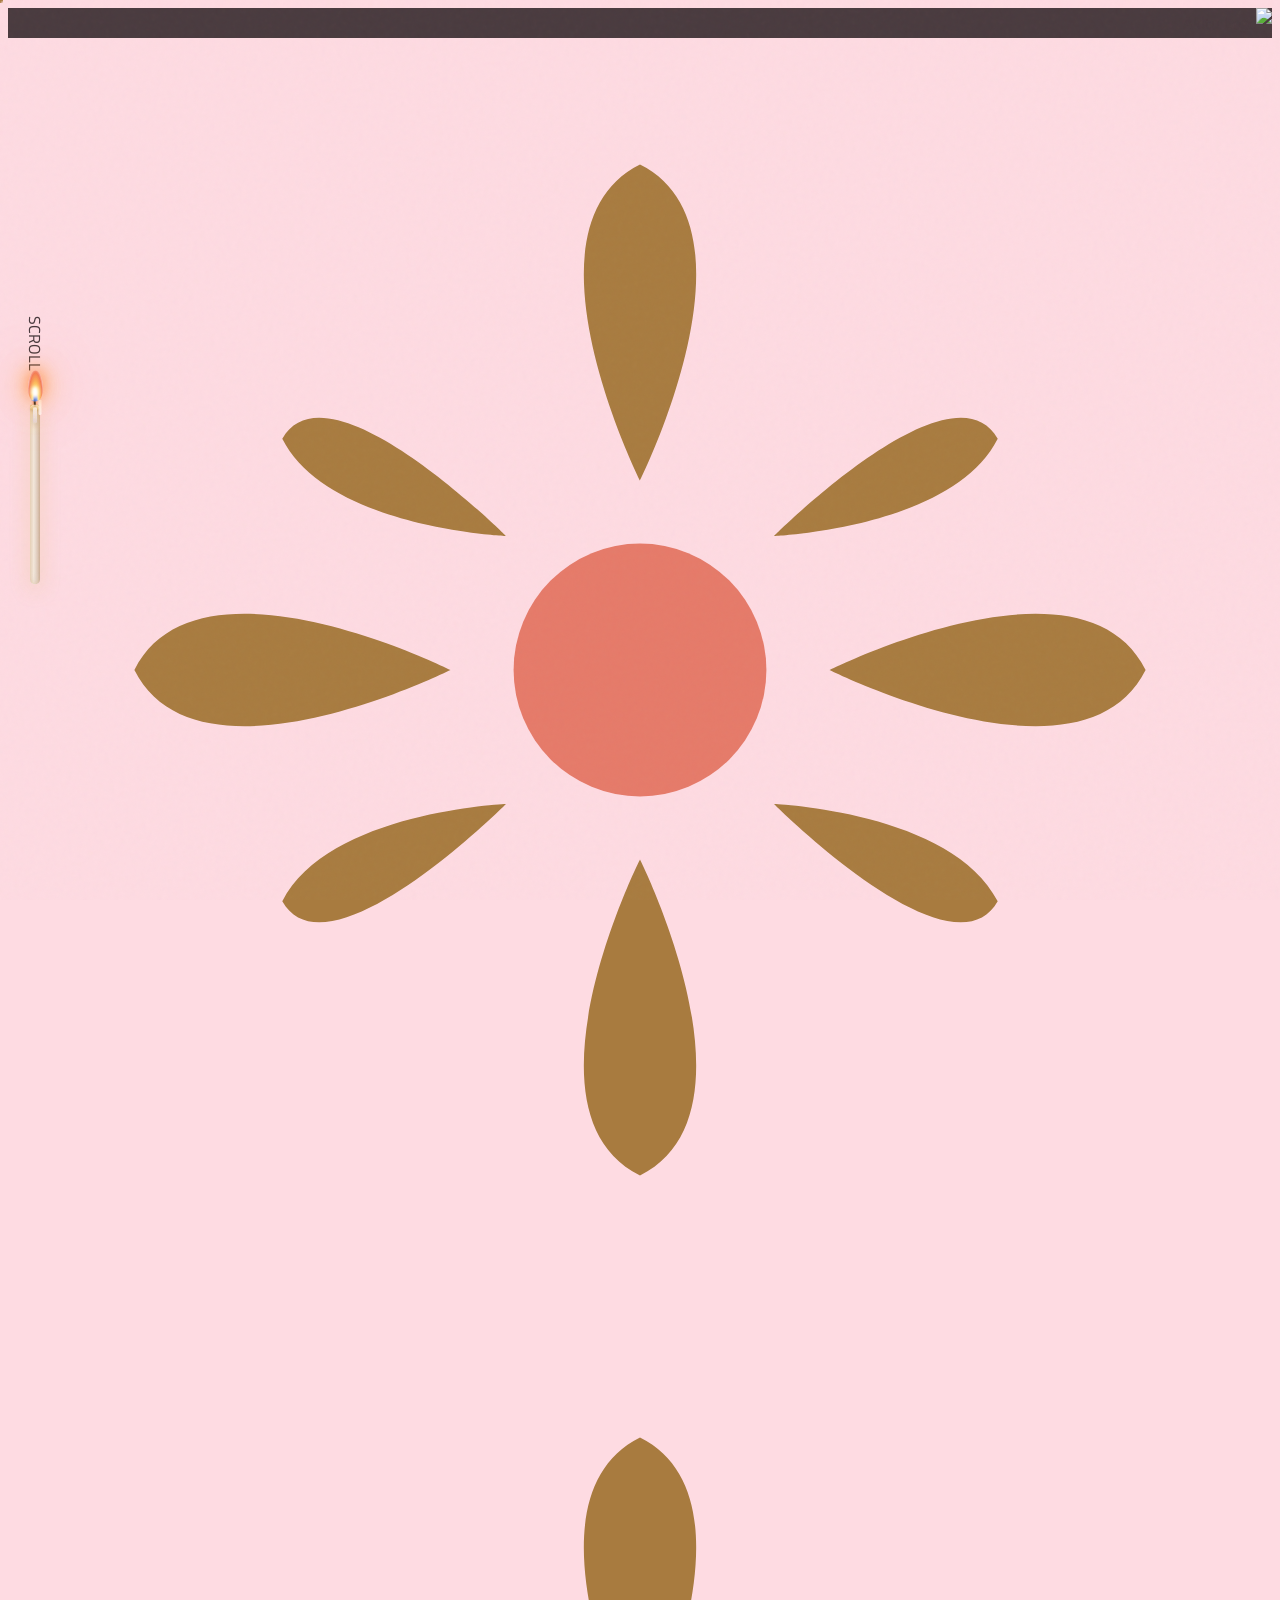
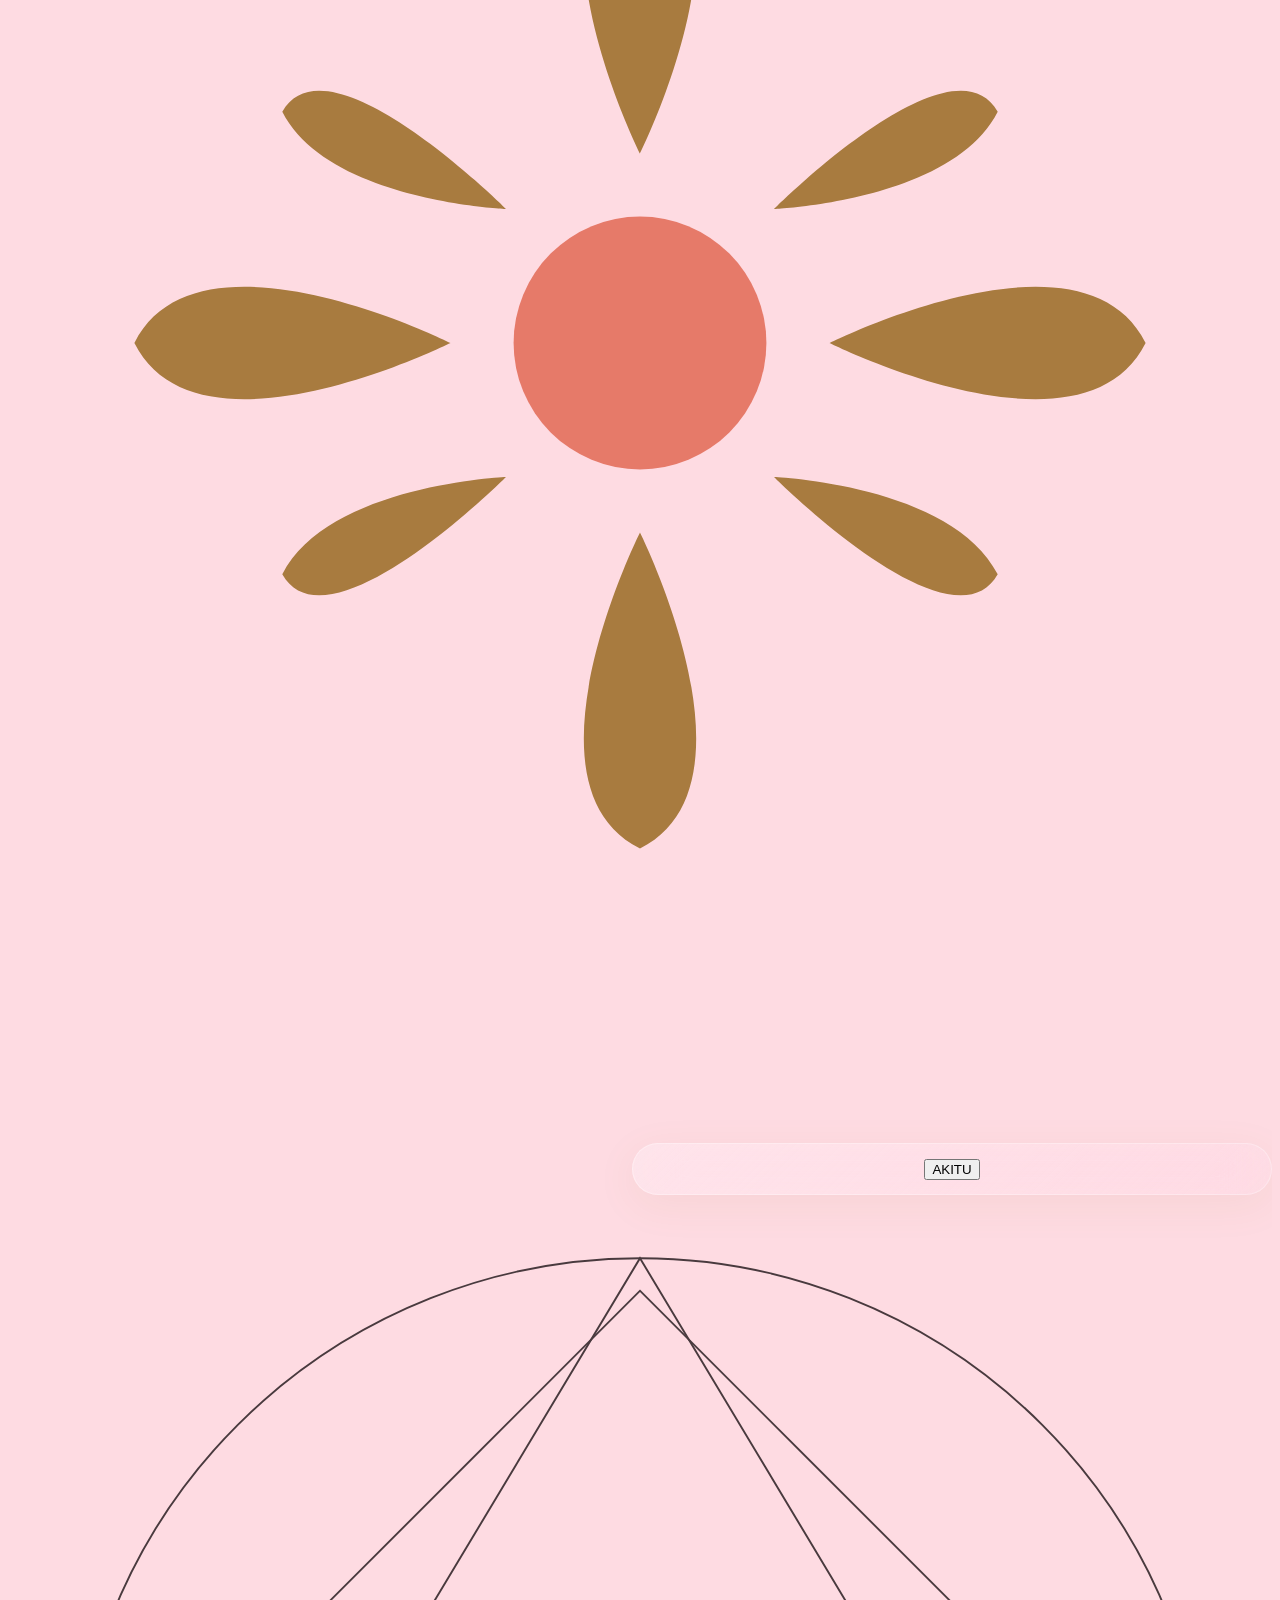
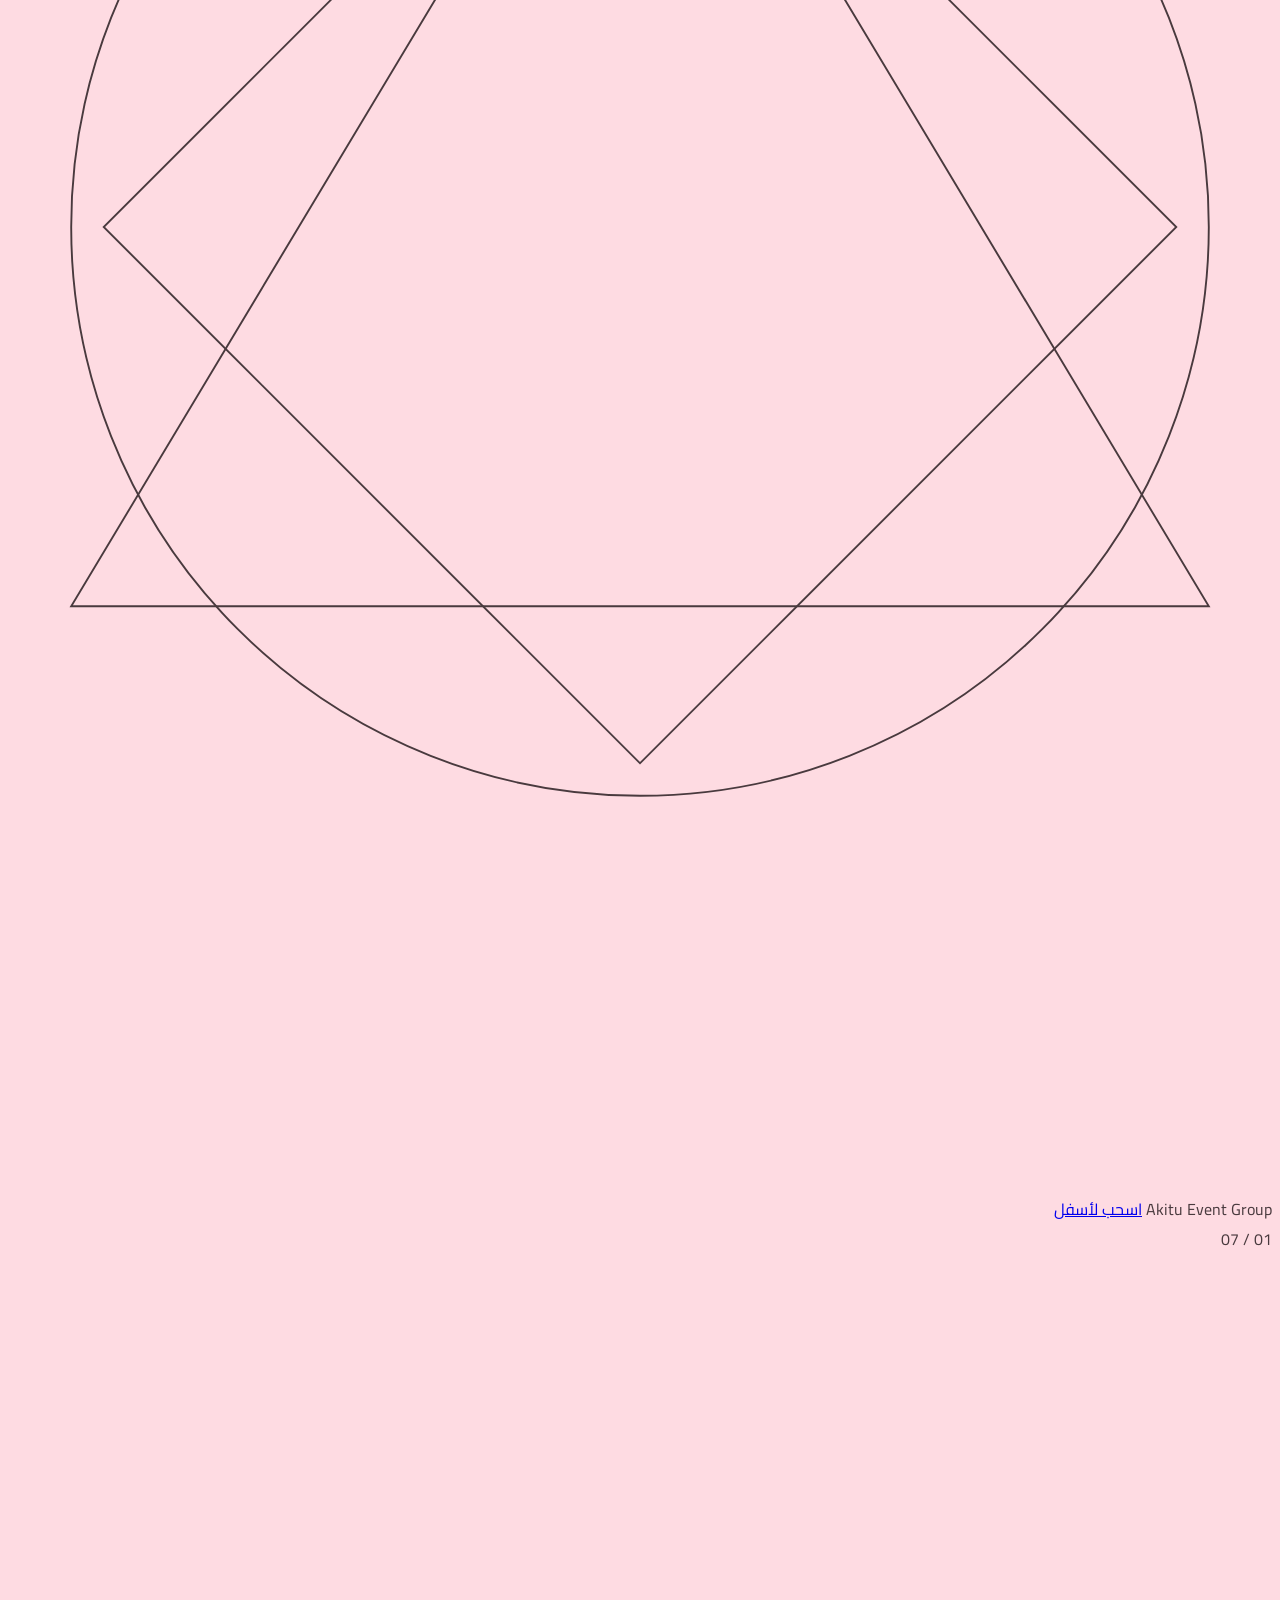
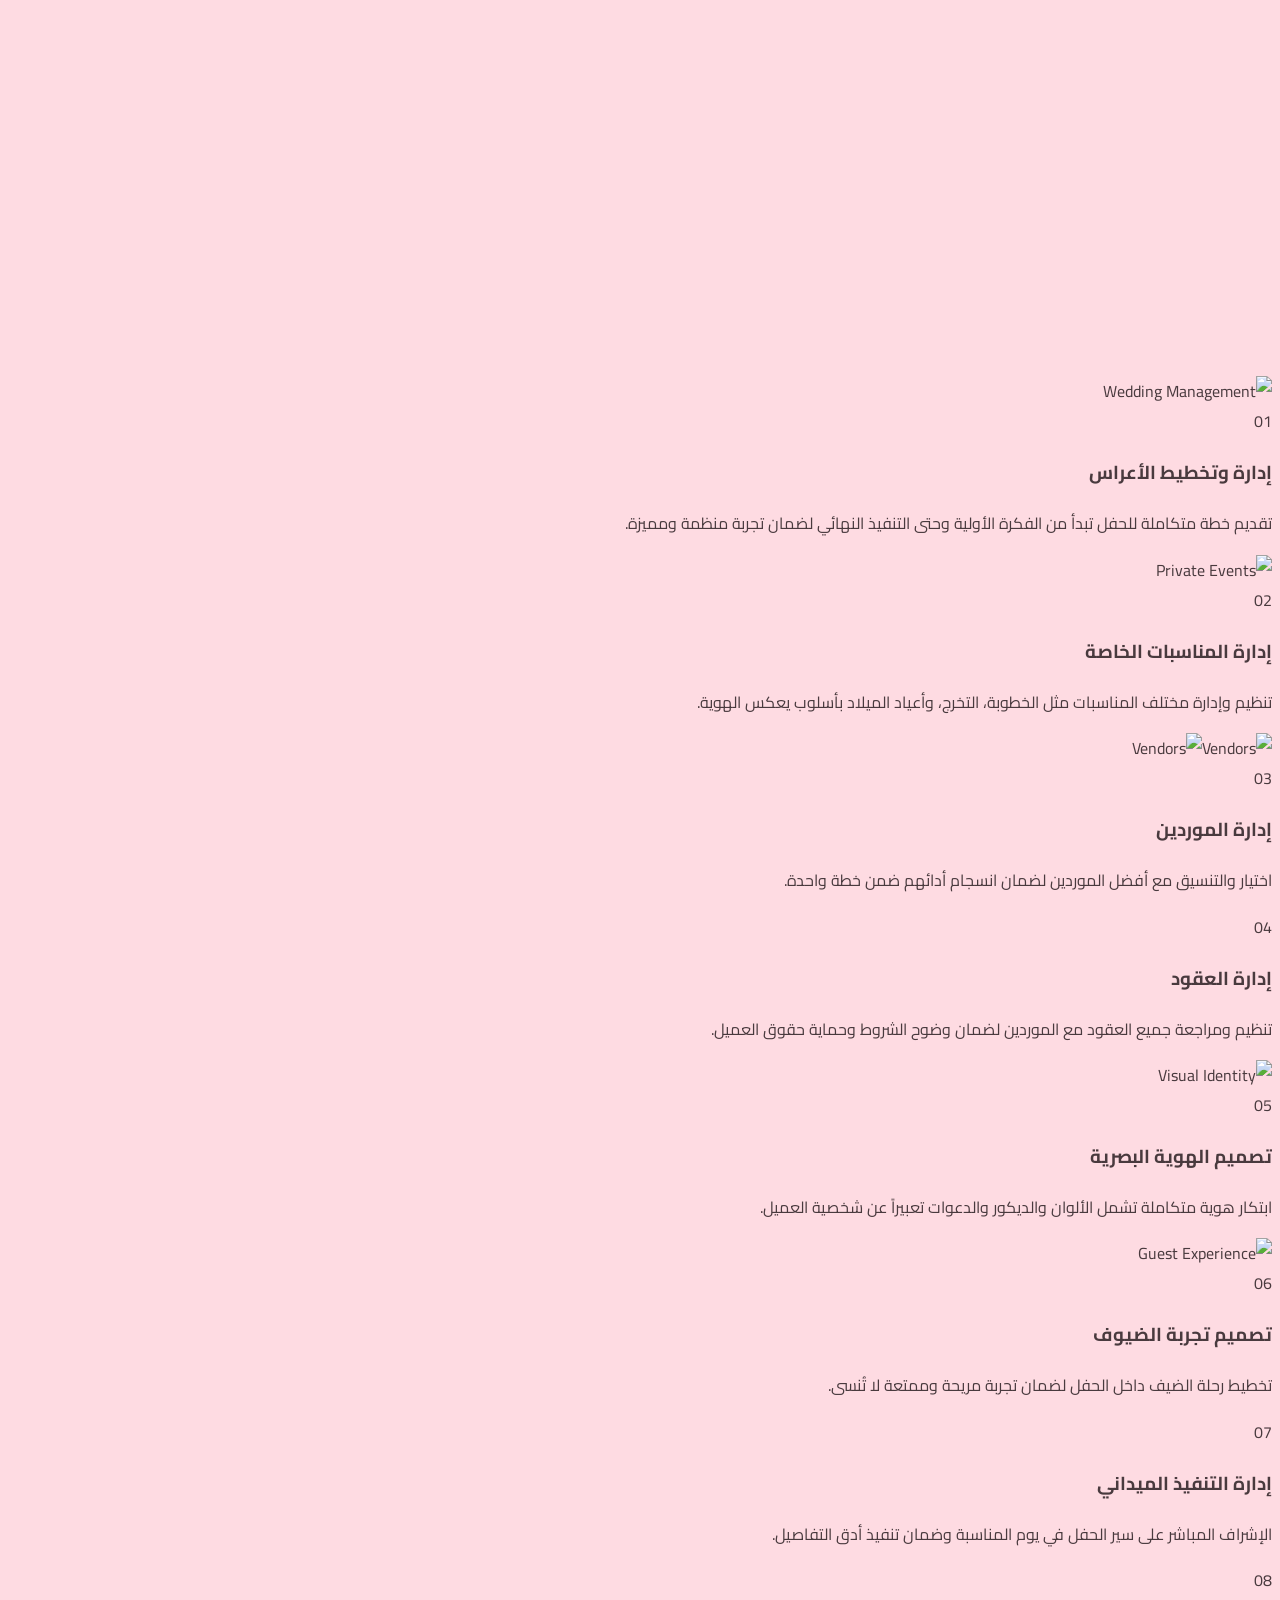
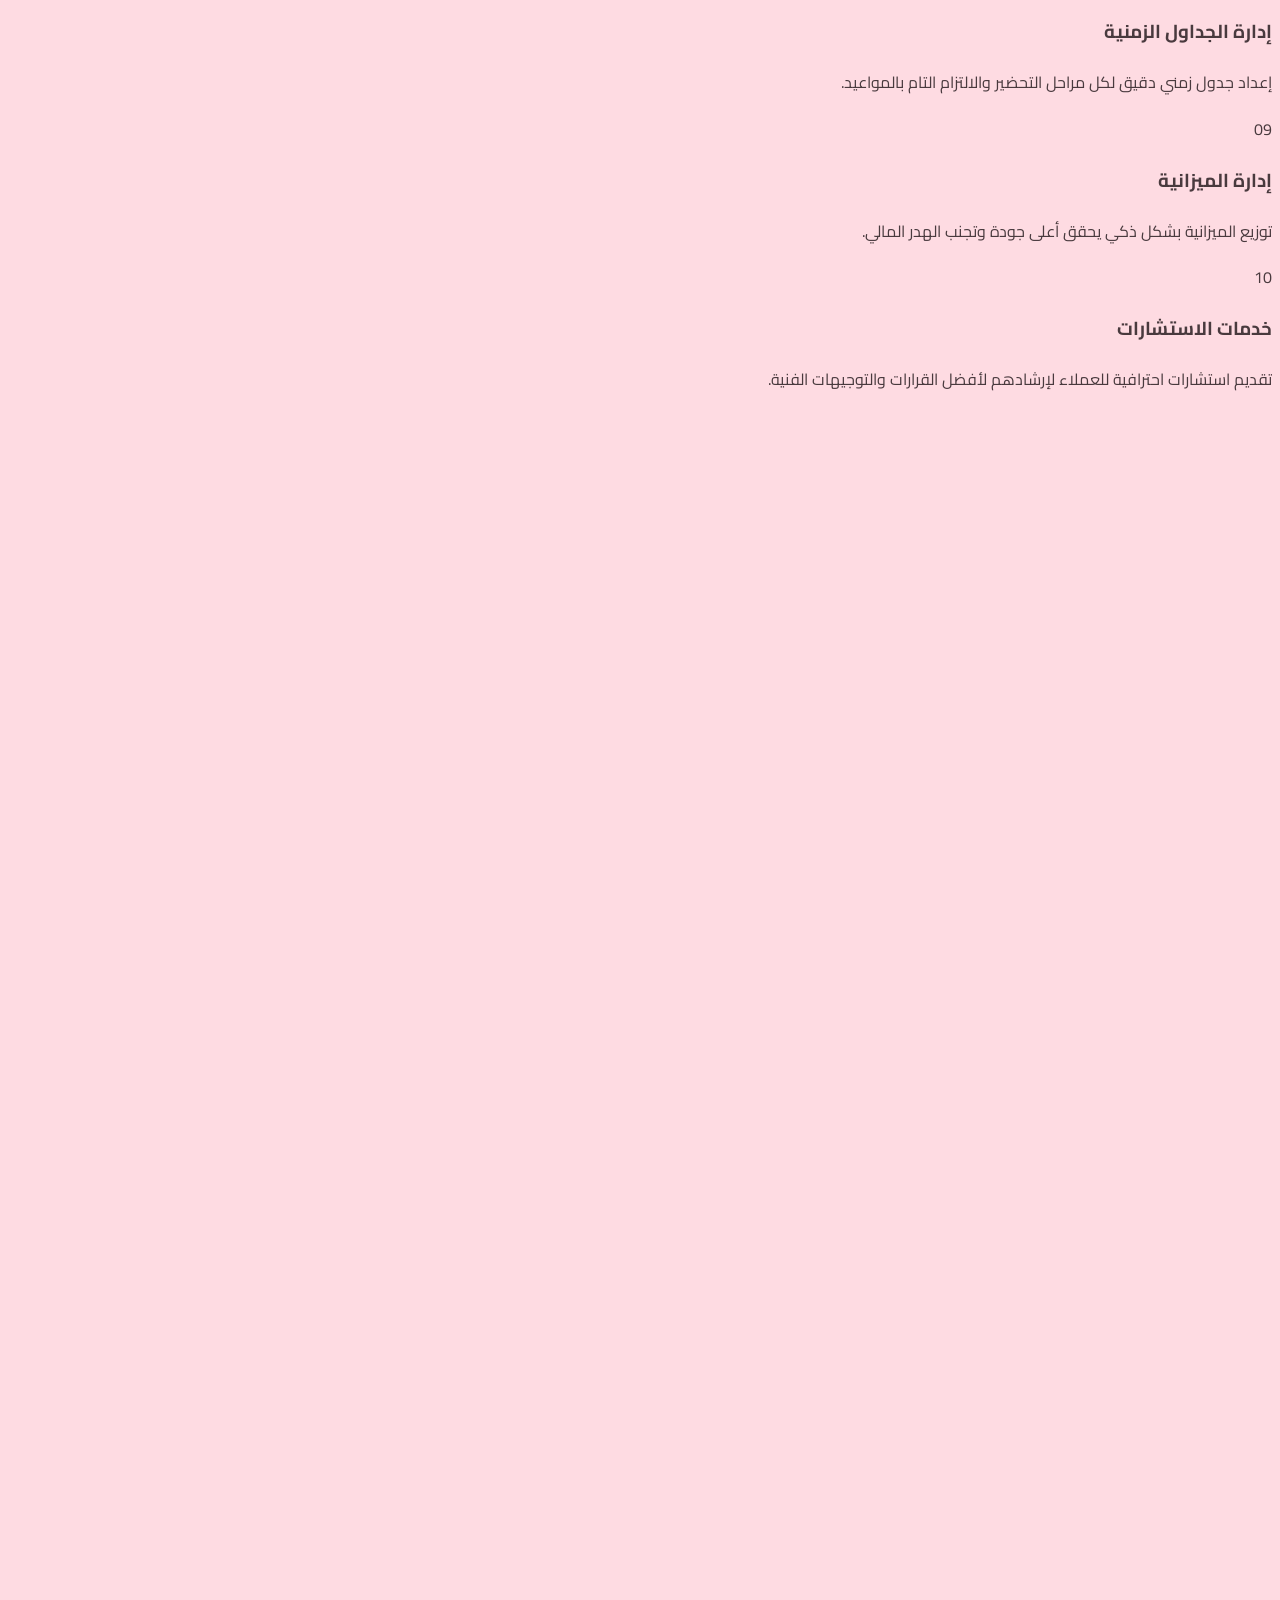
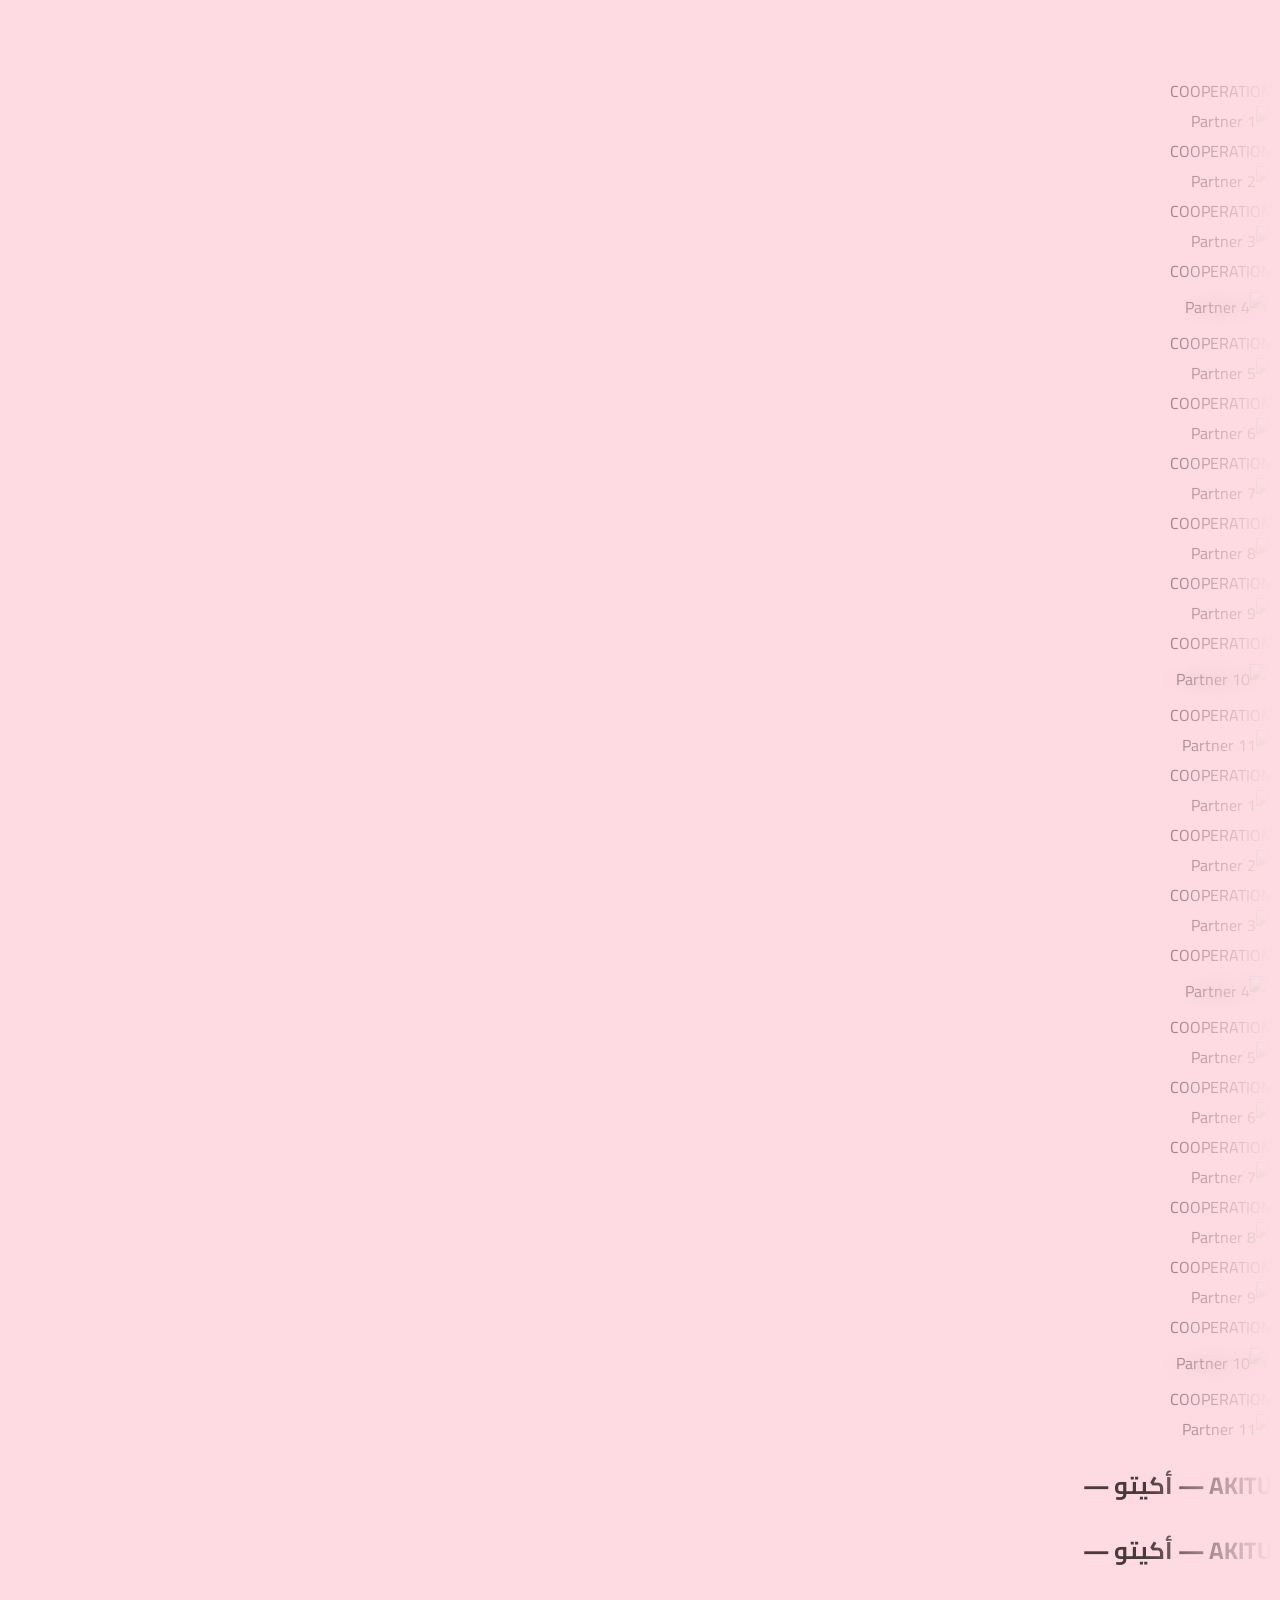
==== commit ea1f352d: "Update index.html" ====
--- a/index.html
+++ b/index.html
@@ -48,9 +48,9 @@
 </head>
 <body class="antialiased">
     
-   <!-- ========================================================== -->  
-   <!--  YAQDHAN YAQDHAN YAQDHAN YAQDHAN YAQDHAN YAQDHAN!!! -->                           
-   <!-- ========================================================== --> 
+    <!-- ========================================================== -->
+    <!--  YAQDHAN YAQDHAN YAQDHAN YAQDHAN YAQDHAN YAQDHAN!!!        -->                           
+    <!-- ========================================================== -->
     
     <svg style="position: absolute; width: 0; height: 0; pointer-events: none;" xmlns="http://www.w3.org/2000/svg">
         <filter id="goo">
@@ -793,6 +793,16 @@
                             <div class="w-1.5 h-1.5 rounded-full bg-gold/40"></div>
                         </div>
                         <div class="w-full h-24 sm:h-28 flex items-center justify-center relative z-10">
+                            <img src="https://res.cloudinary.com/kmoscyfg/image/upload/v1786101994/PHOTO-2026-08-07-04-38-21_fshmxe.jpg" alt="Partner 11" class="max-h-full max-w-[85%] object-contain rounded-lg opacity-80 group-hover:opacity-100 transition-all duration-500 group-hover:scale-105 interactive-img" style="pointer-events: auto;">
+                        </div>
+                    </div>
+                    <div class="supplier-item tilt-card w-[85vw] md:w-[33.333vw] max-w-[340px] shrink-0 group p-6 sm:p-10 lg:border-r border-gold/10 hover:bg-peach/10 transition-all duration-500 flex flex-col items-center justify-center min-h-[200px] sm:min-h-[240px] ripple-container touch-active" data-tilt>
+                        <div class="tilt-shine"></div>
+                        <div class="flex justify-between items-center w-full relative z-10 mb-4">
+                            <span class="text-[8px] sm:text-[9px] text-gold uppercase tracking-widest font-english">COOPERATION</span>
+                            <div class="w-1.5 h-1.5 rounded-full bg-gold/40"></div>
+                        </div>
+                        <div class="w-full h-24 sm:h-28 flex items-center justify-center relative z-10">
                             <img src="https://res.cloudinary.com/kmoscyfg/image/upload/v1784440764/t1_qmz7xv.jpg" alt="Partner 1" class="max-h-full max-w-[85%] object-contain rounded-lg opacity-80 group-hover:opacity-100 transition-all duration-500 group-hover:scale-105 interactive-img" style="pointer-events: auto;">
                         </div>
                     </div>
@@ -884,6 +894,16 @@
                         </div>
                         <div class="w-full h-24 sm:h-28 flex items-center justify-center relative z-10">
                             <img src="https://res.cloudinary.com/kmoscyfg/image/upload/v1786050062/IMG_0496_ilhd2i.png" alt="Partner 10" class="max-h-full max-w-[85%] object-contain rounded-lg opacity-80 group-hover:opacity-100 transition-all duration-500 group-hover:scale-105 interactive-img" style="pointer-events: auto; filter: drop-shadow(0 2px 8px rgba(0,0,0,0.15)); background: radial-gradient(ellipse at center, rgba(0,0,0,0.06) 0%, transparent 70%); padding: 6px;">
+                        </div>
+                    </div>
+                    <div class="supplier-item tilt-card w-[85vw] md:w-[33.333vw] max-w-[340px] shrink-0 group p-6 sm:p-10 border-gold/10 hover:bg-peach/10 transition-all duration-500 flex flex-col items-center justify-center min-h-[200px] sm:min-h-[240px] ripple-container touch-active" data-tilt>
+                        <div class="tilt-shine"></div>
+                        <div class="flex justify-between items-center w-full relative z-10 mb-4">
+                            <span class="text-[8px] sm:text-[9px] text-gold uppercase tracking-widest font-english">COOPERATION</span>
+                            <div class="w-1.5 h-1.5 rounded-full bg-gold/40"></div>
+                        </div>
+                        <div class="w-full h-24 sm:h-28 flex items-center justify-center relative z-10">
+                            <img src="https://res.cloudinary.com/kmoscyfg/image/upload/v1786101994/PHOTO-2026-08-07-04-38-21_fshmxe.jpg" alt="Partner 11" class="max-h-full max-w-[85%] object-contain rounded-lg opacity-80 group-hover:opacity-100 transition-all duration-500 group-hover:scale-105 interactive-img" style="pointer-events: auto;">
                         </div>
                     </div>
                 </div>
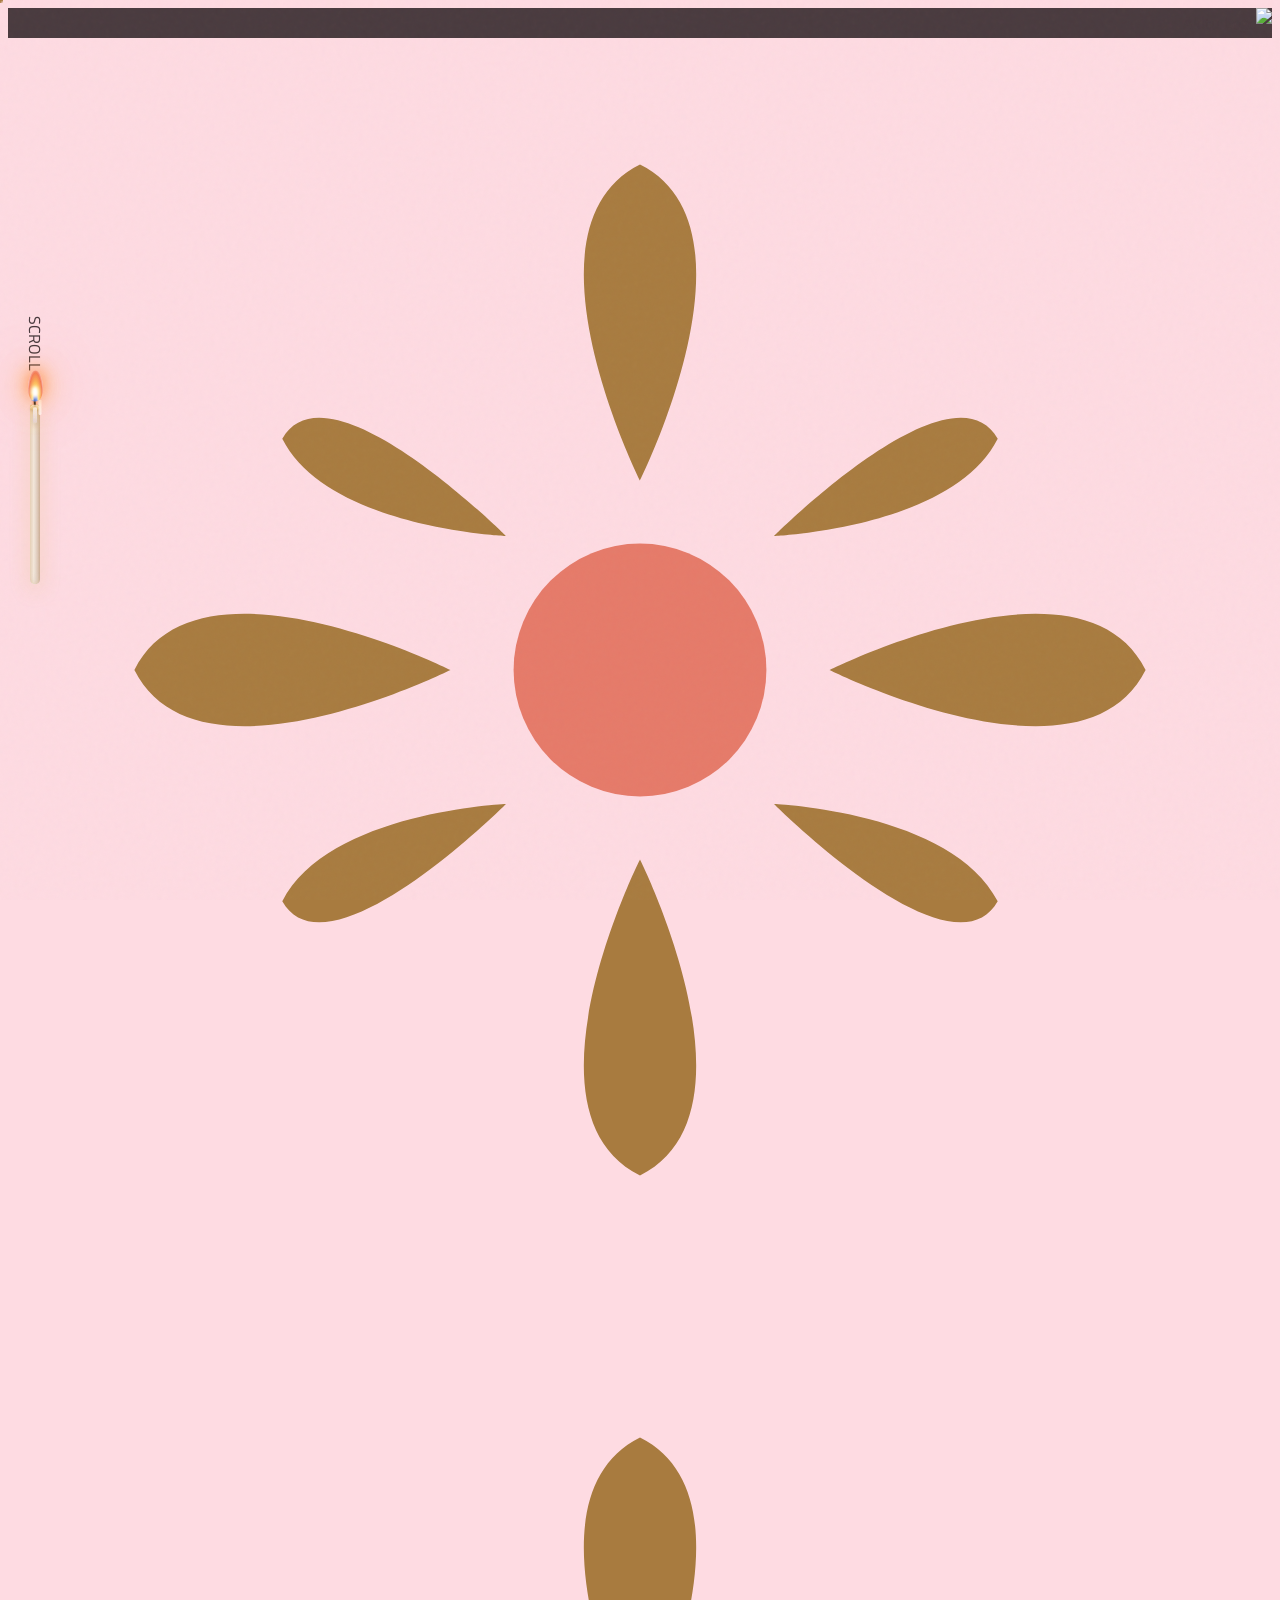
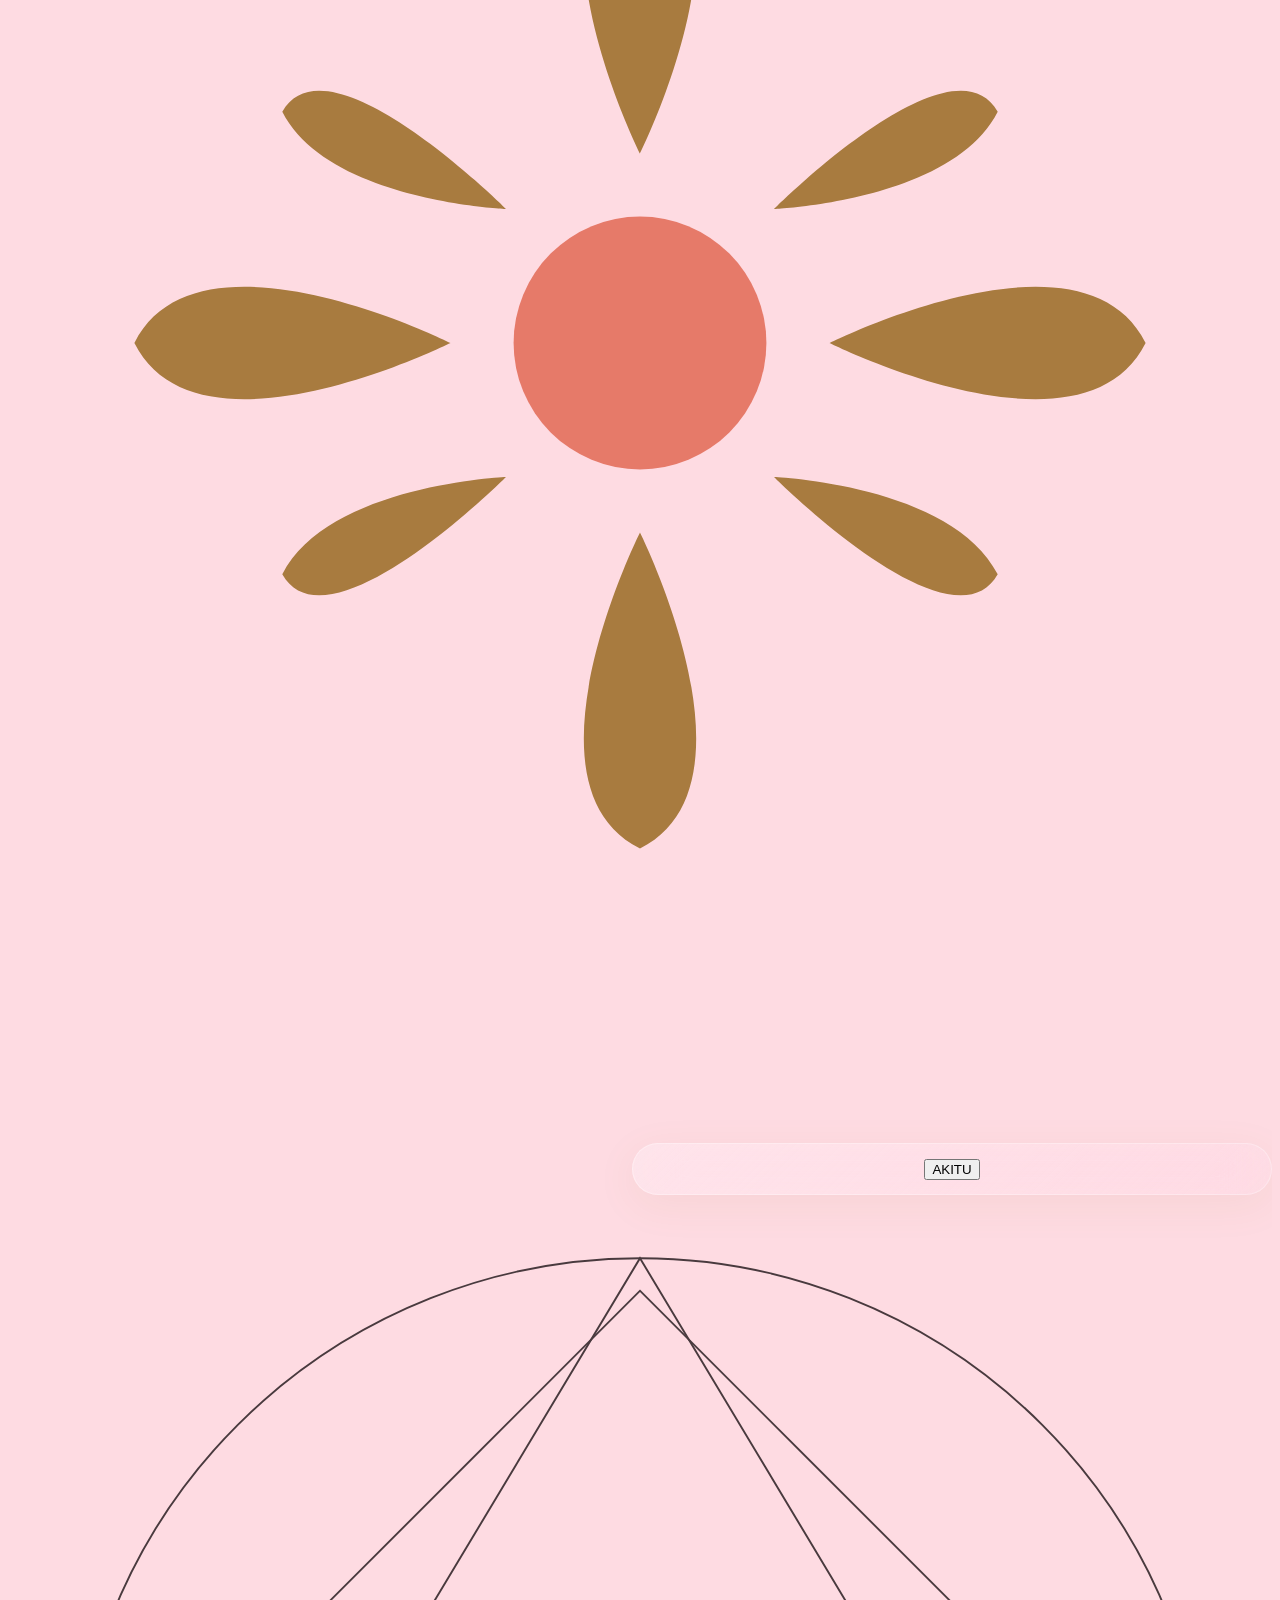
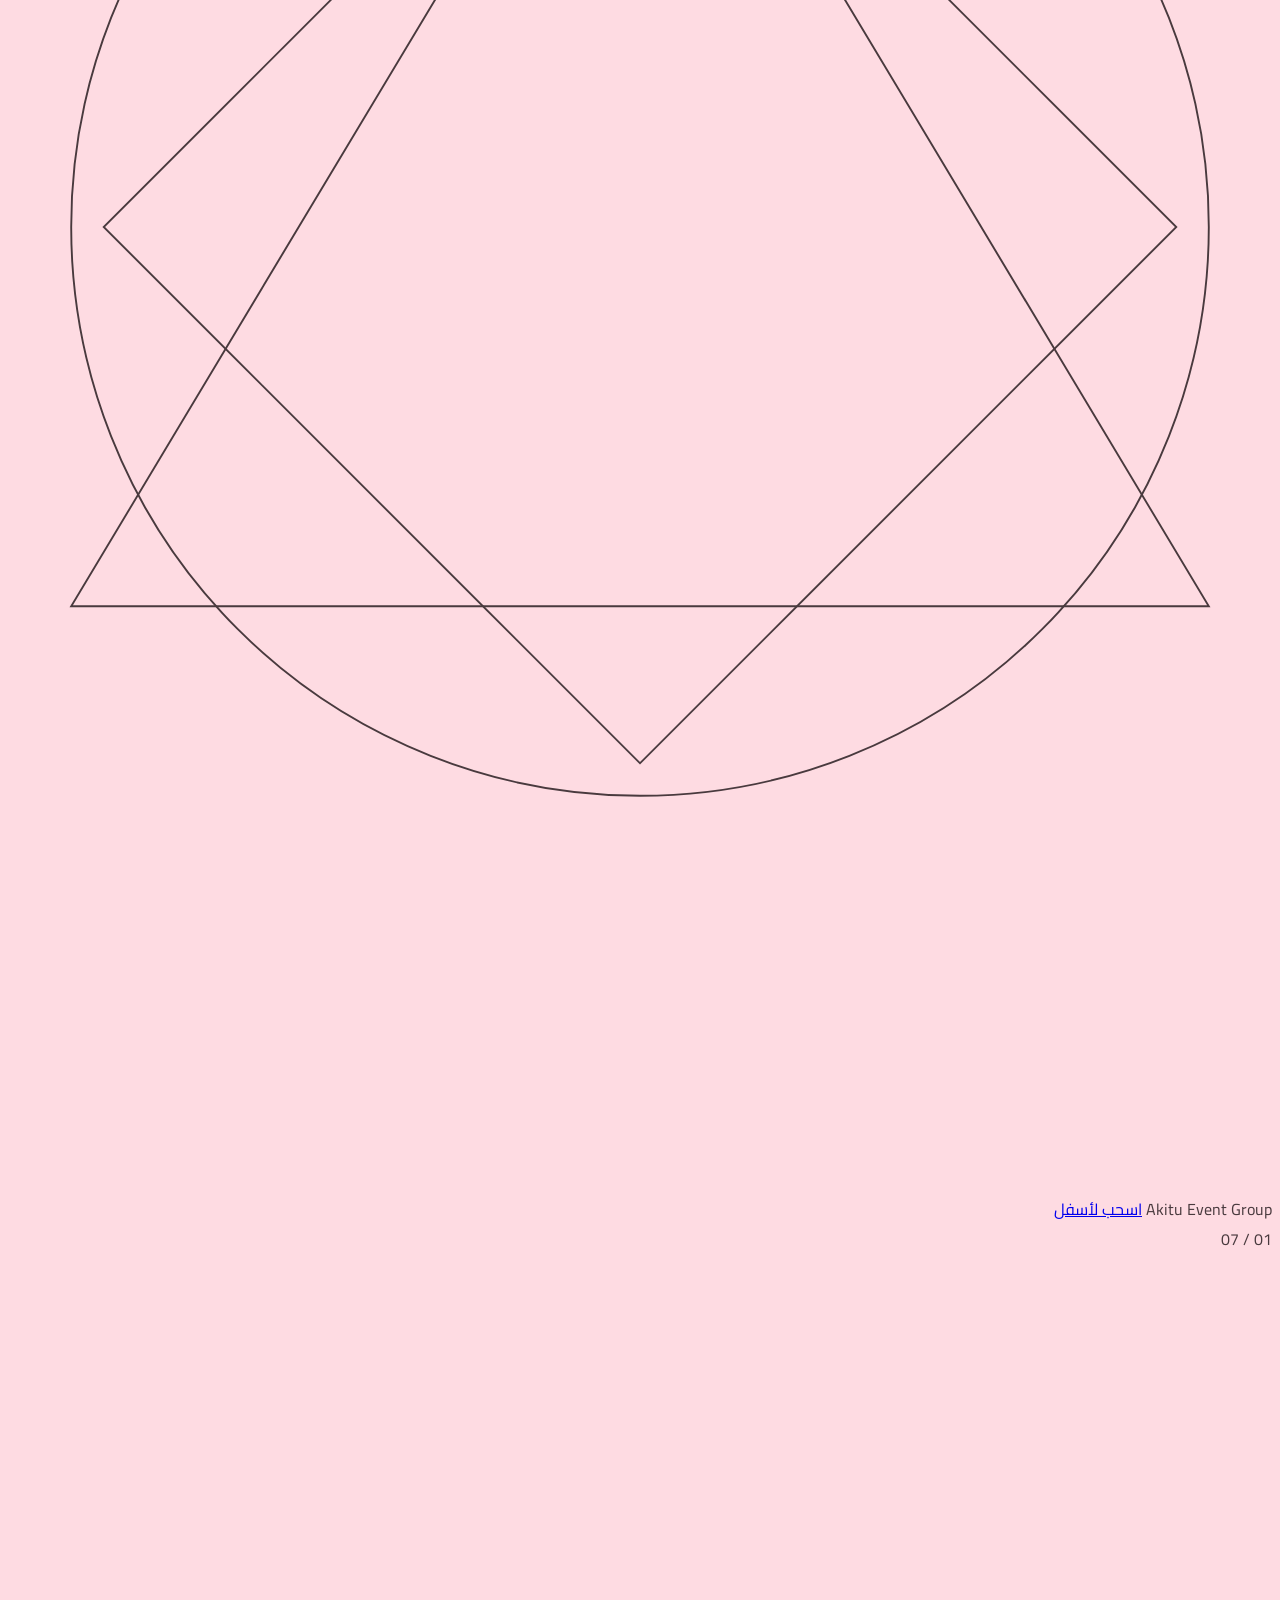
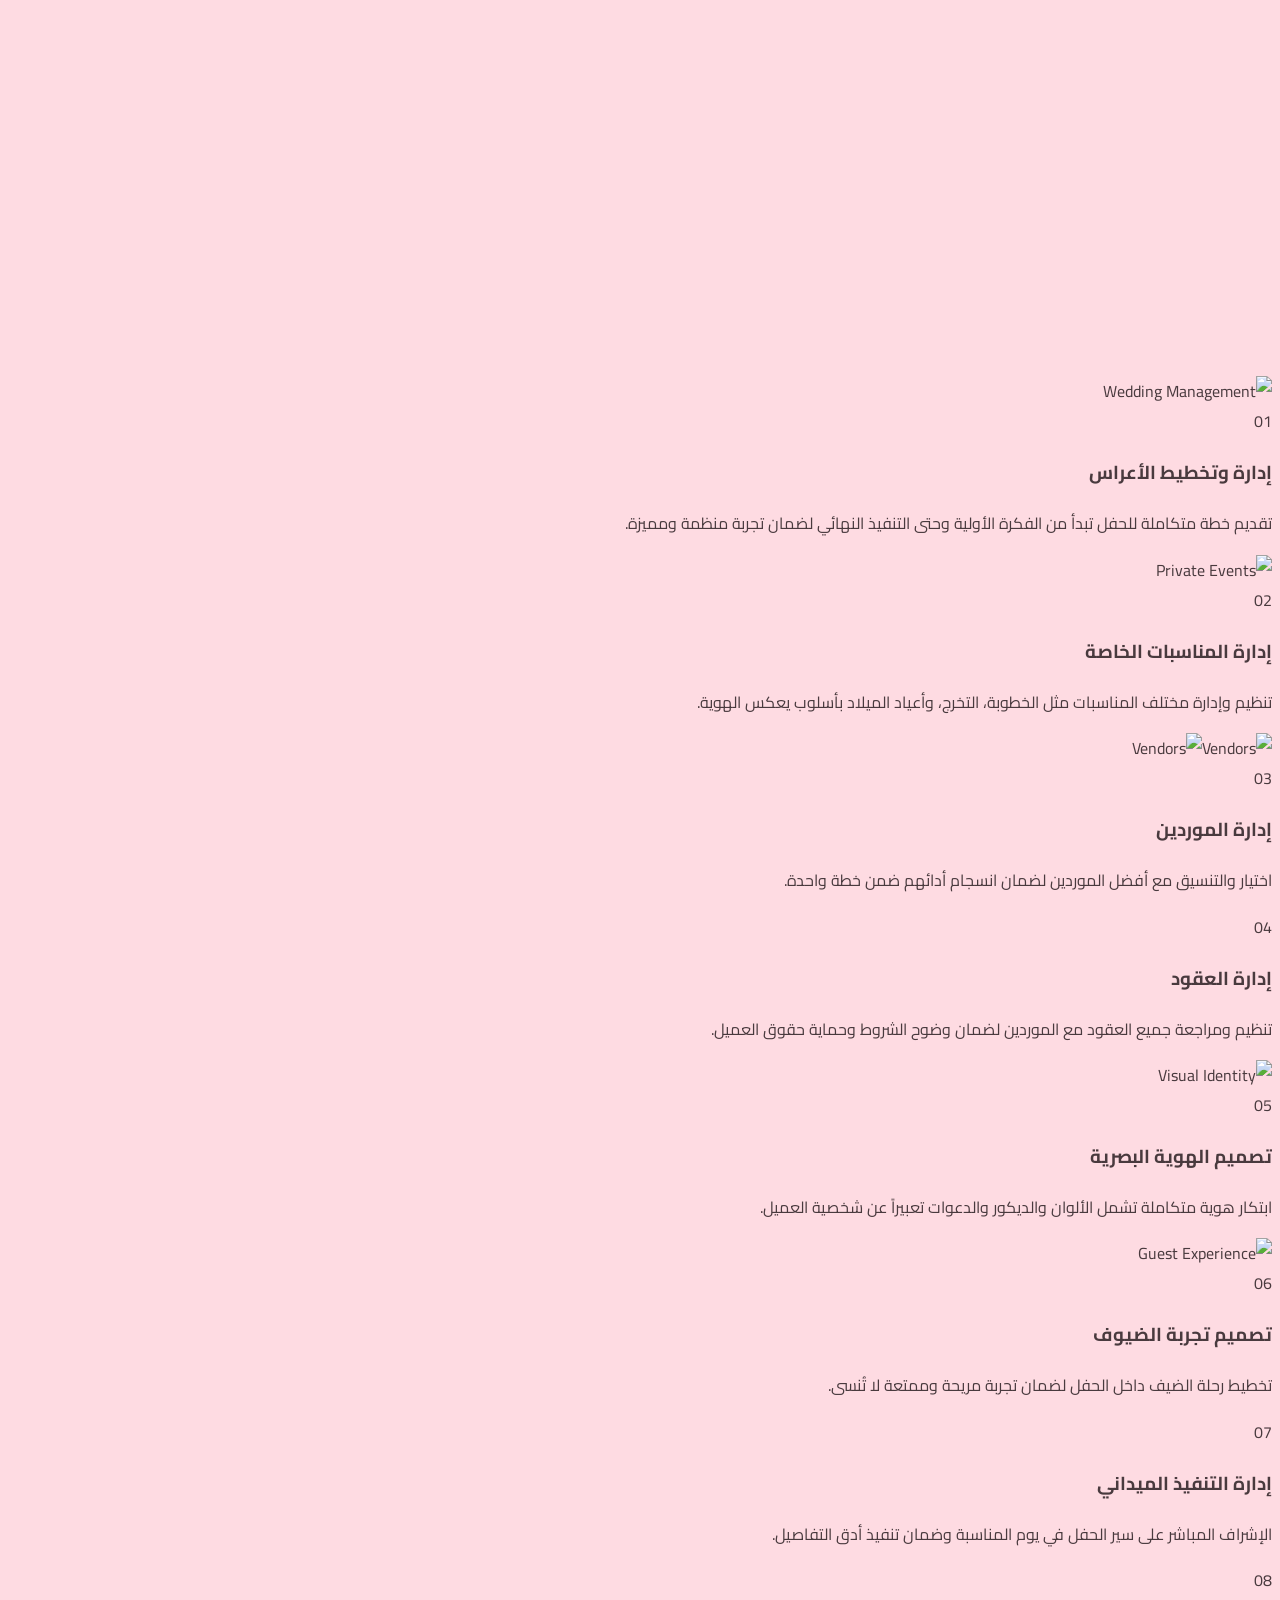
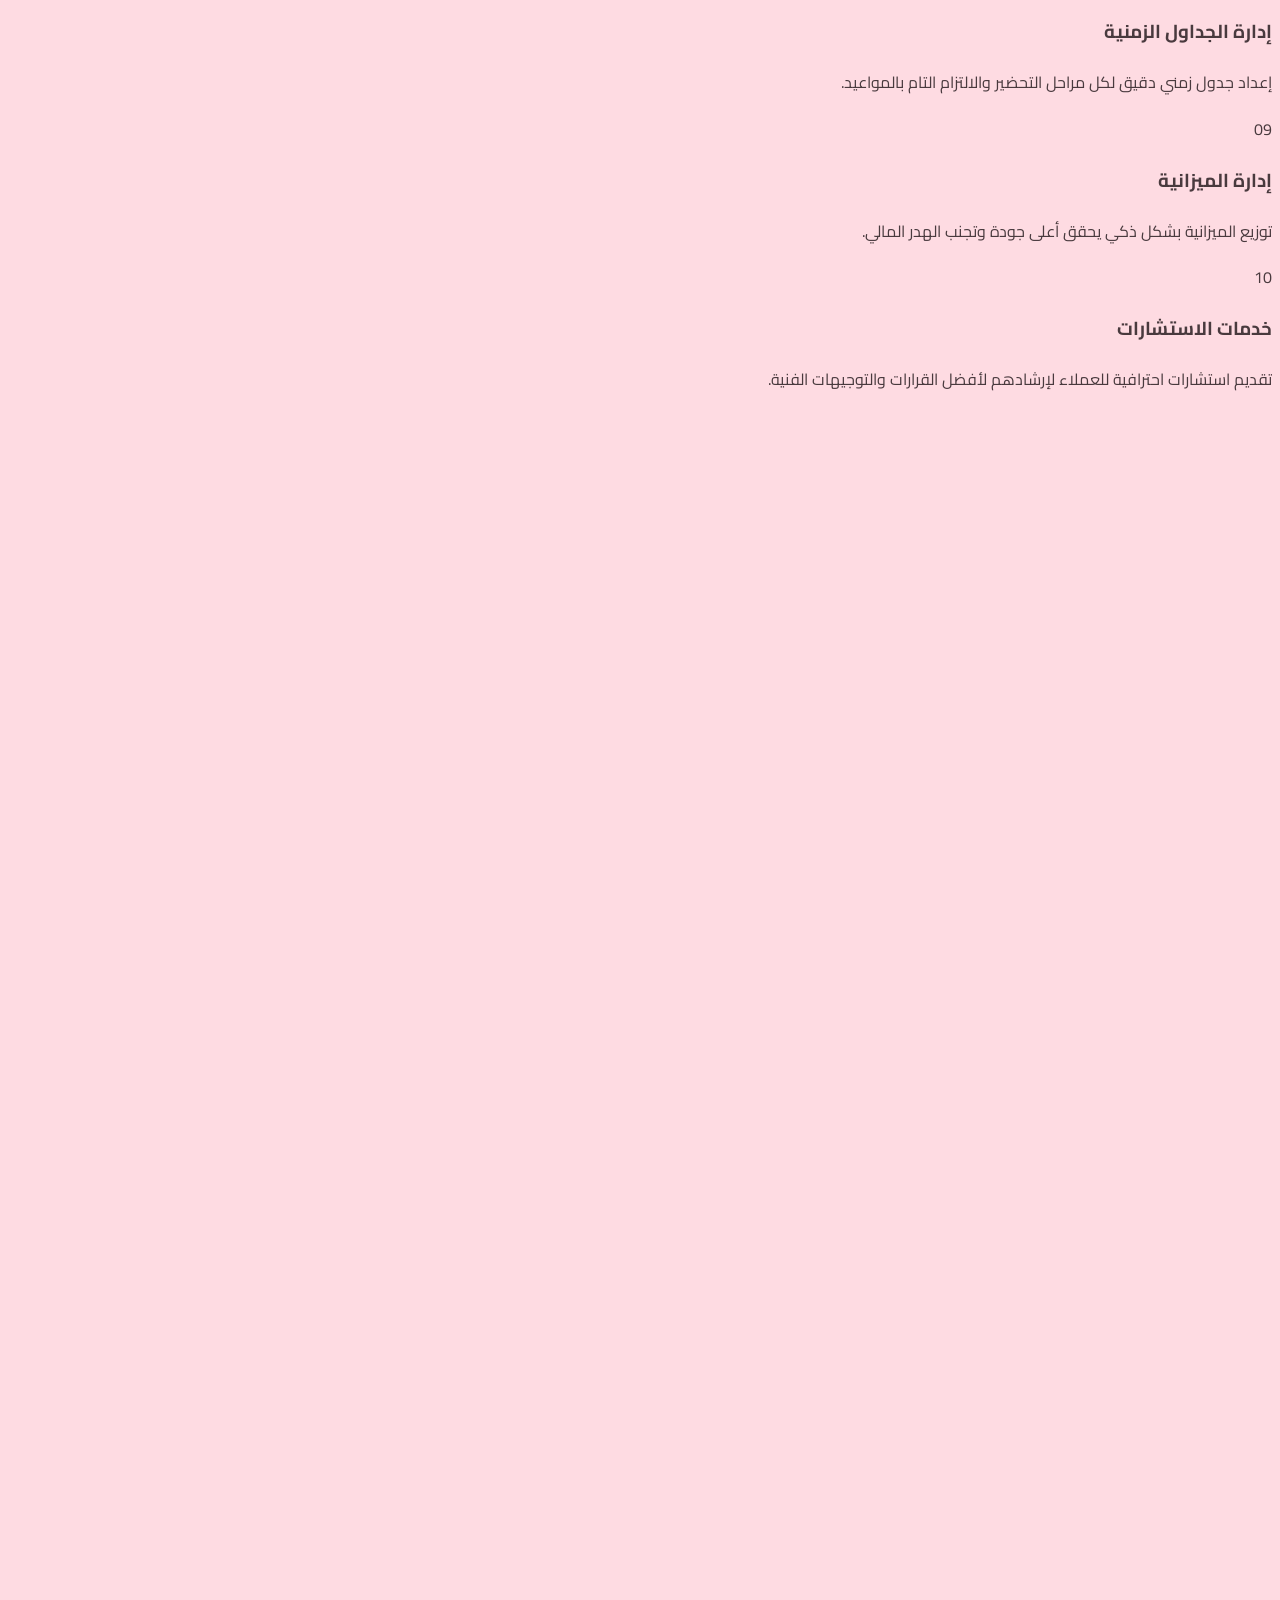
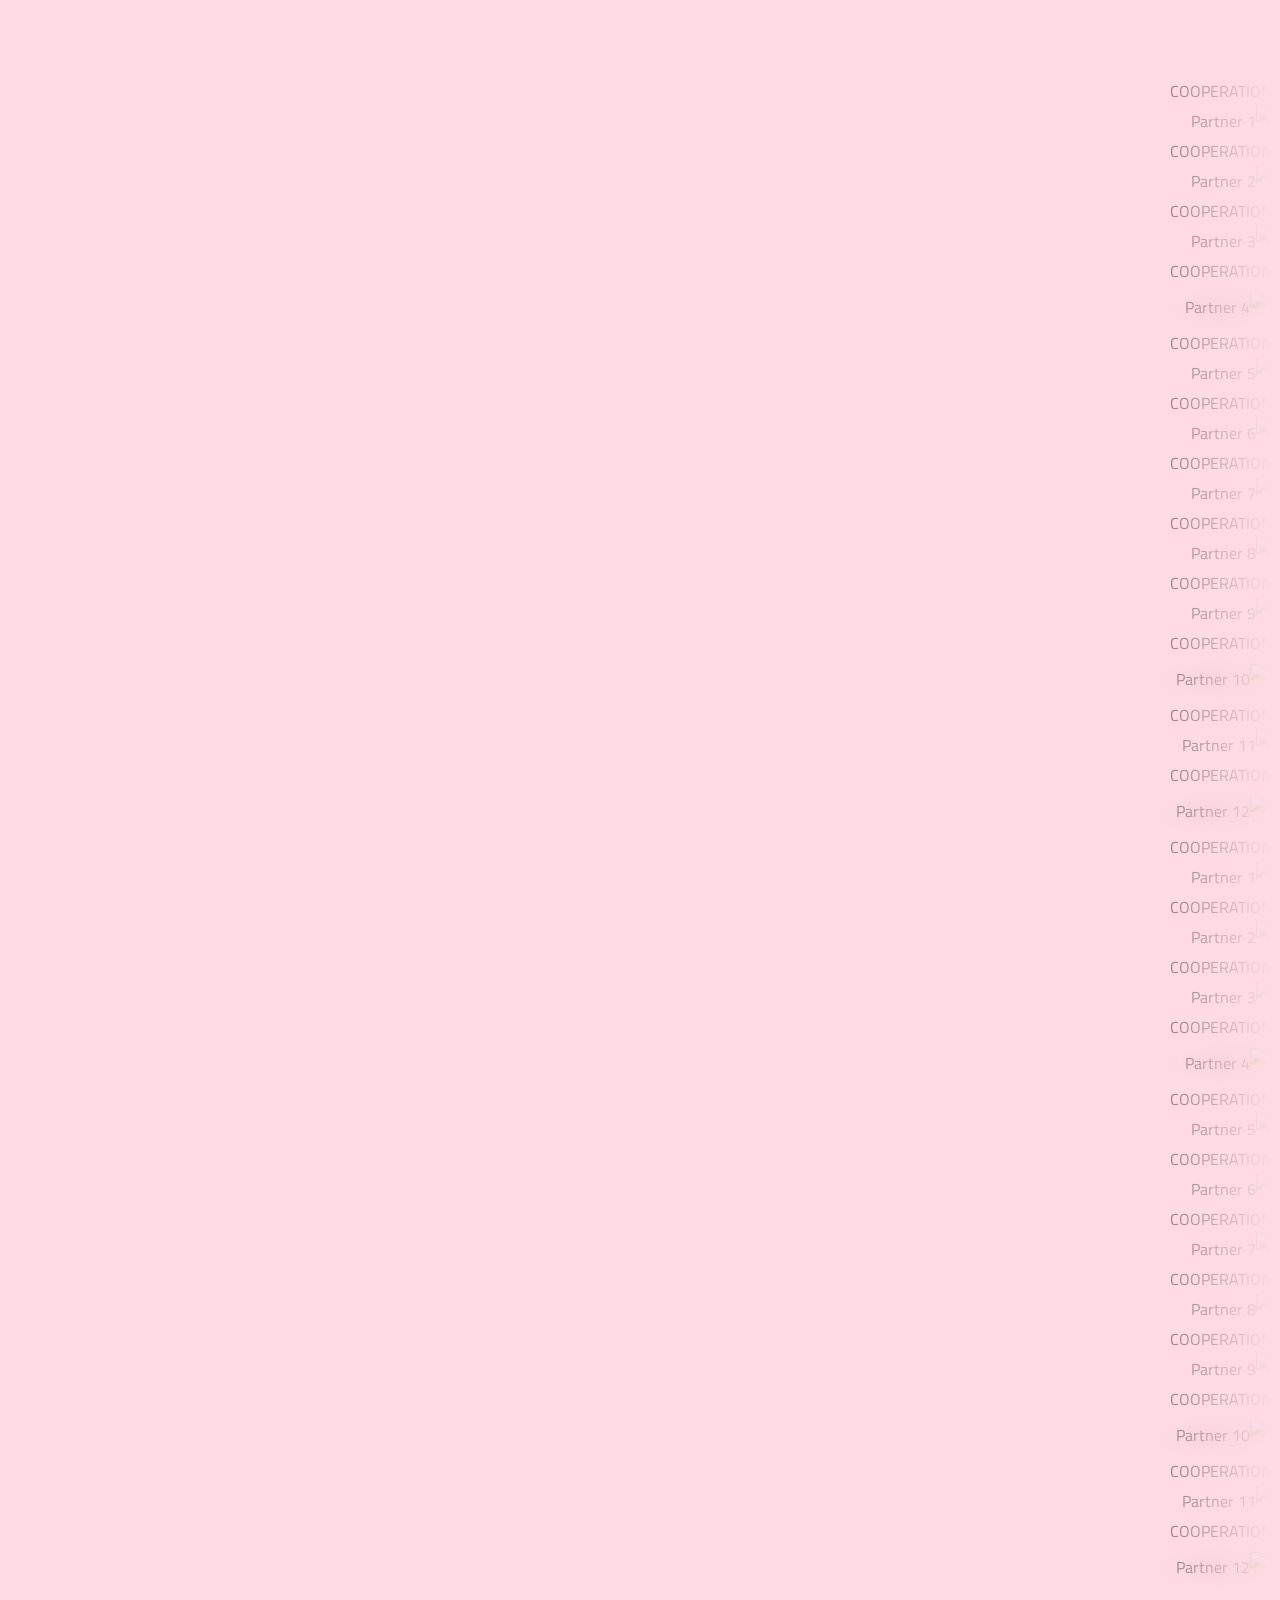
==== commit 84198a70: "Update index.html" ====
--- a/index.html
+++ b/index.html
@@ -48,8 +48,8 @@
 </head>
 <body class="antialiased">
     
-    <!-- ========================================================== -->
-    <!--  YAQDHAN YAQDHAN YAQDHAN YAQDHAN YAQDHAN YAQDHAN!!!        -->                           
+    <!-- ========================================================== -->  
+    <!--  YAQDHAN YAQDHAN YAQDHAN YAQDHAN YAQDHAN YAQDHAN!!!        -->            
     <!-- ========================================================== -->
     
     <svg style="position: absolute; width: 0; height: 0; pointer-events: none;" xmlns="http://www.w3.org/2000/svg">
@@ -803,6 +803,16 @@
                             <div class="w-1.5 h-1.5 rounded-full bg-gold/40"></div>
                         </div>
                         <div class="w-full h-24 sm:h-28 flex items-center justify-center relative z-10">
+                            <img src="https://res.cloudinary.com/kmoscyfg/image/upload/v1786799504/Grand_Bloom_Main_ksnqxf.png" alt="Partner 12" class="max-h-full max-w-[85%] object-contain rounded-lg opacity-80 group-hover:opacity-100 transition-all duration-500 group-hover:scale-105 interactive-img" style="pointer-events: auto; filter: drop-shadow(0 2px 8px rgba(0,0,0,0.15)); background: radial-gradient(ellipse at center, rgba(0,0,0,0.06) 0%, transparent 70%); padding: 6px;">
+                        </div>
+                    </div>
+                    <div class="supplier-item tilt-card w-[85vw] md:w-[33.333vw] max-w-[340px] shrink-0 group p-6 sm:p-10 lg:border-r border-gold/10 hover:bg-peach/10 transition-all duration-500 flex flex-col items-center justify-center min-h-[200px] sm:min-h-[240px] ripple-container touch-active" data-tilt>
+                        <div class="tilt-shine"></div>
+                        <div class="flex justify-between items-center w-full relative z-10 mb-4">
+                            <span class="text-[8px] sm:text-[9px] text-gold uppercase tracking-widest font-english">COOPERATION</span>
+                            <div class="w-1.5 h-1.5 rounded-full bg-gold/40"></div>
+                        </div>
+                        <div class="w-full h-24 sm:h-28 flex items-center justify-center relative z-10">
                             <img src="https://res.cloudinary.com/kmoscyfg/image/upload/v1784440764/t1_qmz7xv.jpg" alt="Partner 1" class="max-h-full max-w-[85%] object-contain rounded-lg opacity-80 group-hover:opacity-100 transition-all duration-500 group-hover:scale-105 interactive-img" style="pointer-events: auto;">
                         </div>
                     </div>
@@ -904,6 +914,16 @@
                         </div>
                         <div class="w-full h-24 sm:h-28 flex items-center justify-center relative z-10">
                             <img src="https://res.cloudinary.com/kmoscyfg/image/upload/v1786101994/PHOTO-2026-08-07-04-38-21_fshmxe.jpg" alt="Partner 11" class="max-h-full max-w-[85%] object-contain rounded-lg opacity-80 group-hover:opacity-100 transition-all duration-500 group-hover:scale-105 interactive-img" style="pointer-events: auto;">
+                        </div>
+                    </div>
+                    <div class="supplier-item tilt-card w-[85vw] md:w-[33.333vw] max-w-[340px] shrink-0 group p-6 sm:p-10 border-gold/10 hover:bg-peach/10 transition-all duration-500 flex flex-col items-center justify-center min-h-[200px] sm:min-h-[240px] ripple-container touch-active" data-tilt>
+                        <div class="tilt-shine"></div>
+                        <div class="flex justify-between items-center w-full relative z-10 mb-4">
+                            <span class="text-[8px] sm:text-[9px] text-gold uppercase tracking-widest font-english">COOPERATION</span>
+                            <div class="w-1.5 h-1.5 rounded-full bg-gold/40"></div>
+                        </div>
+                        <div class="w-full h-24 sm:h-28 flex items-center justify-center relative z-10">
+                            <img src="https://res.cloudinary.com/kmoscyfg/image/upload/v1786799504/Grand_Bloom_Main_ksnqxf.png" alt="Partner 12" class="max-h-full max-w-[85%] object-contain rounded-lg opacity-80 group-hover:opacity-100 transition-all duration-500 group-hover:scale-105 interactive-img" style="pointer-events: auto; filter: drop-shadow(0 2px 8px rgba(0,0,0,0.15)); background: radial-gradient(ellipse at center, rgba(0,0,0,0.06) 0%, transparent 70%); padding: 6px;">
                         </div>
                     </div>
                 </div>
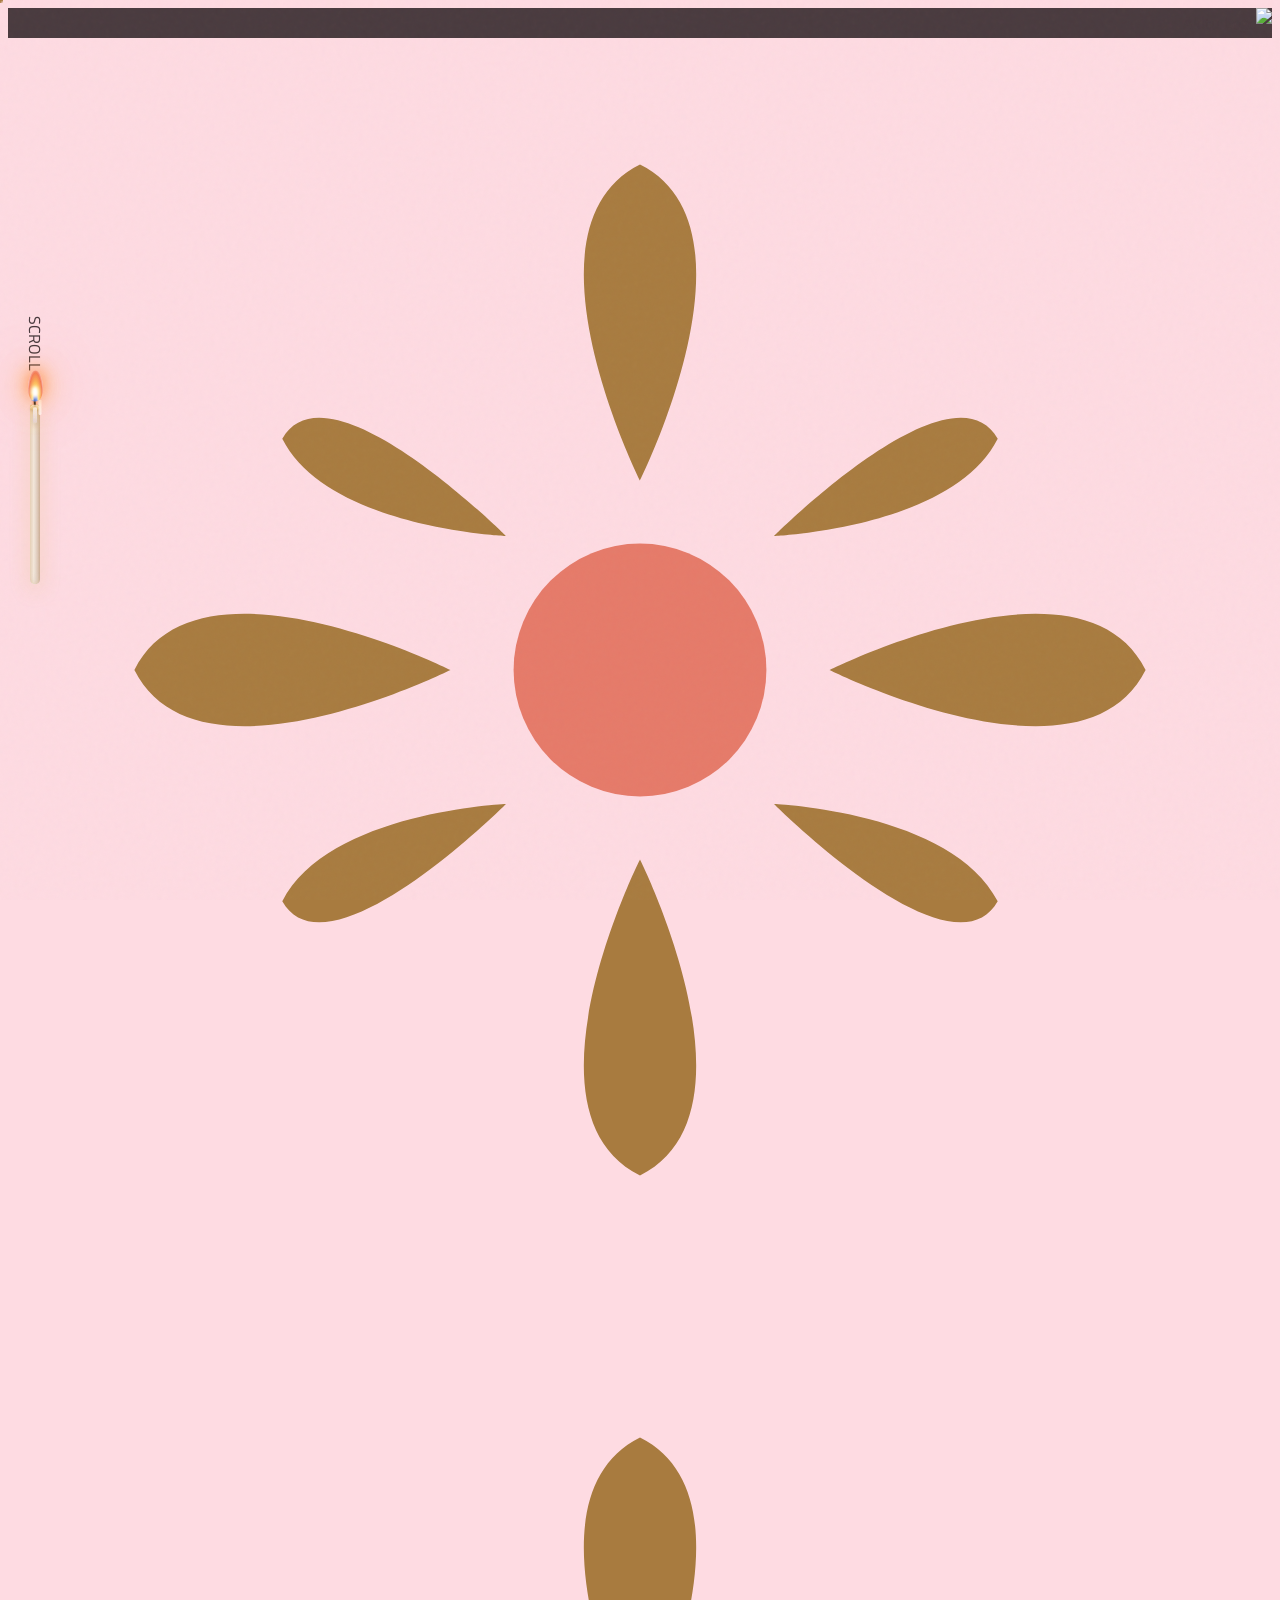
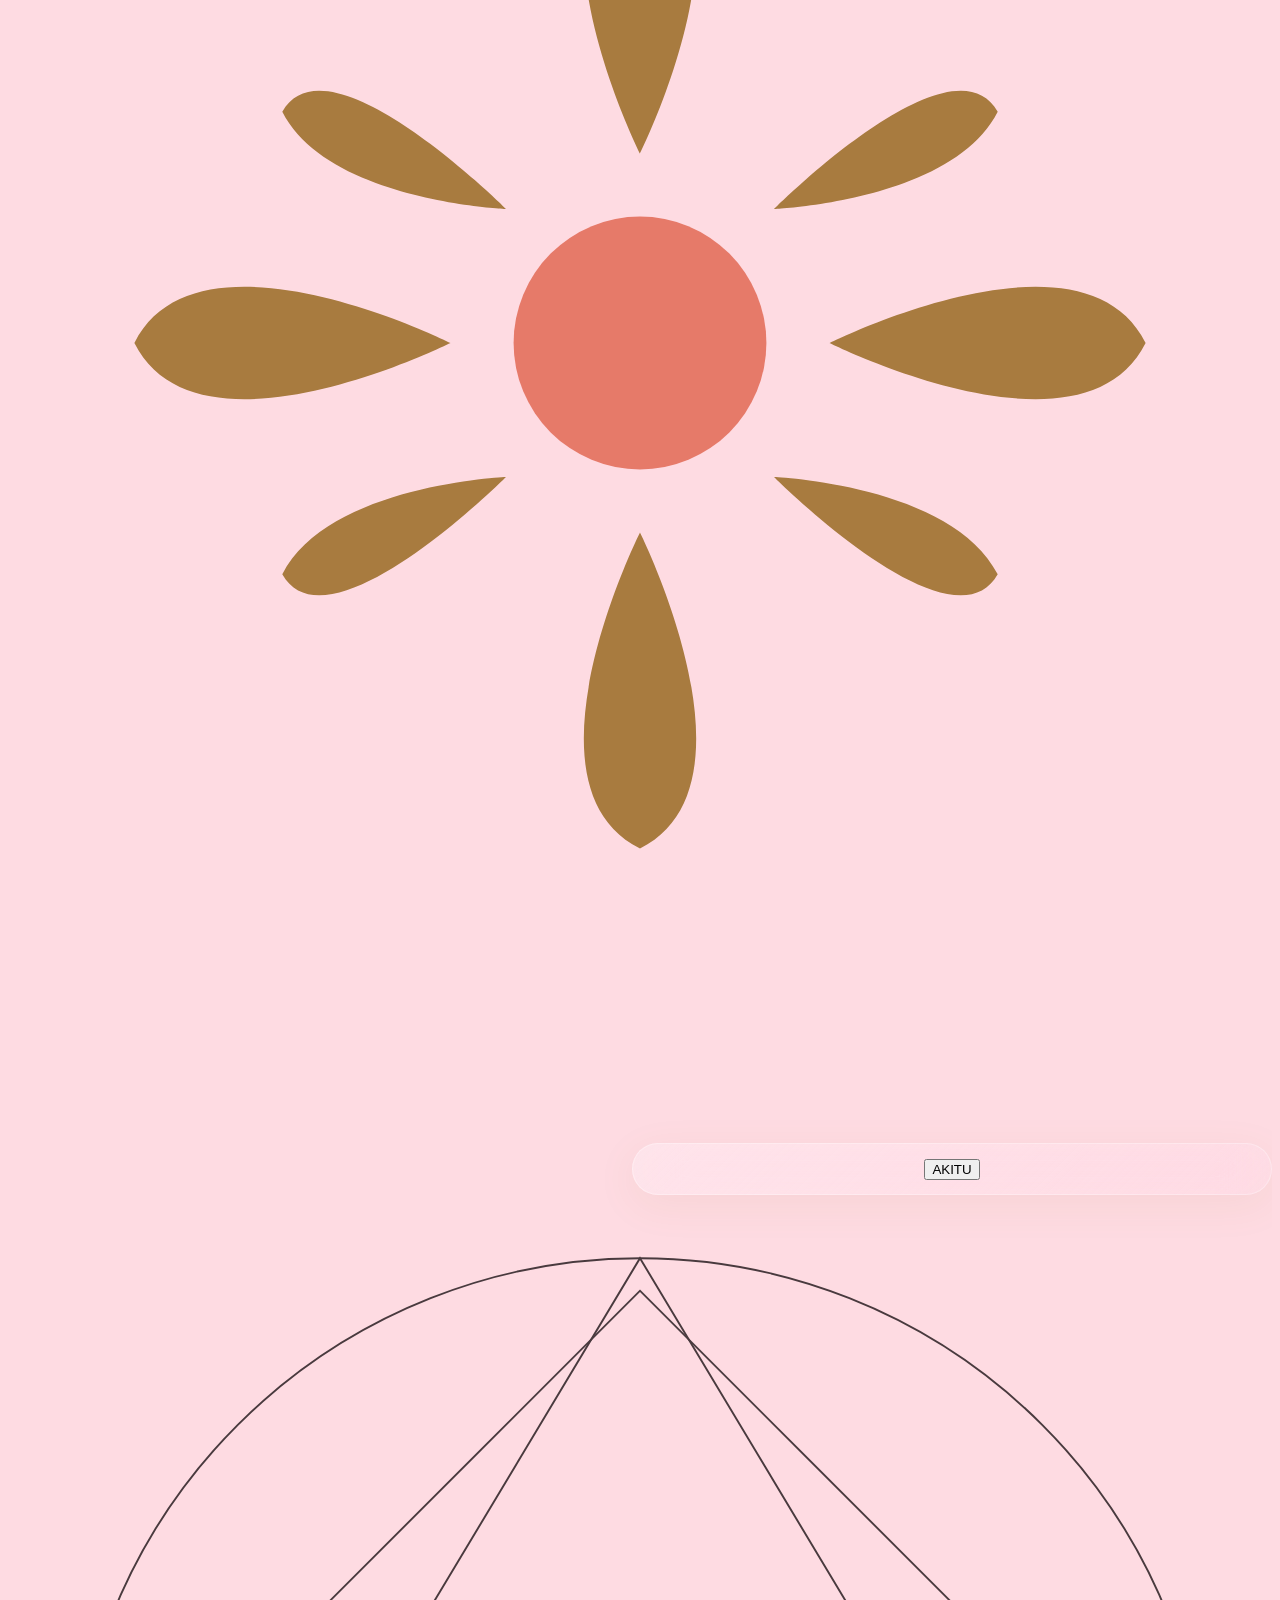
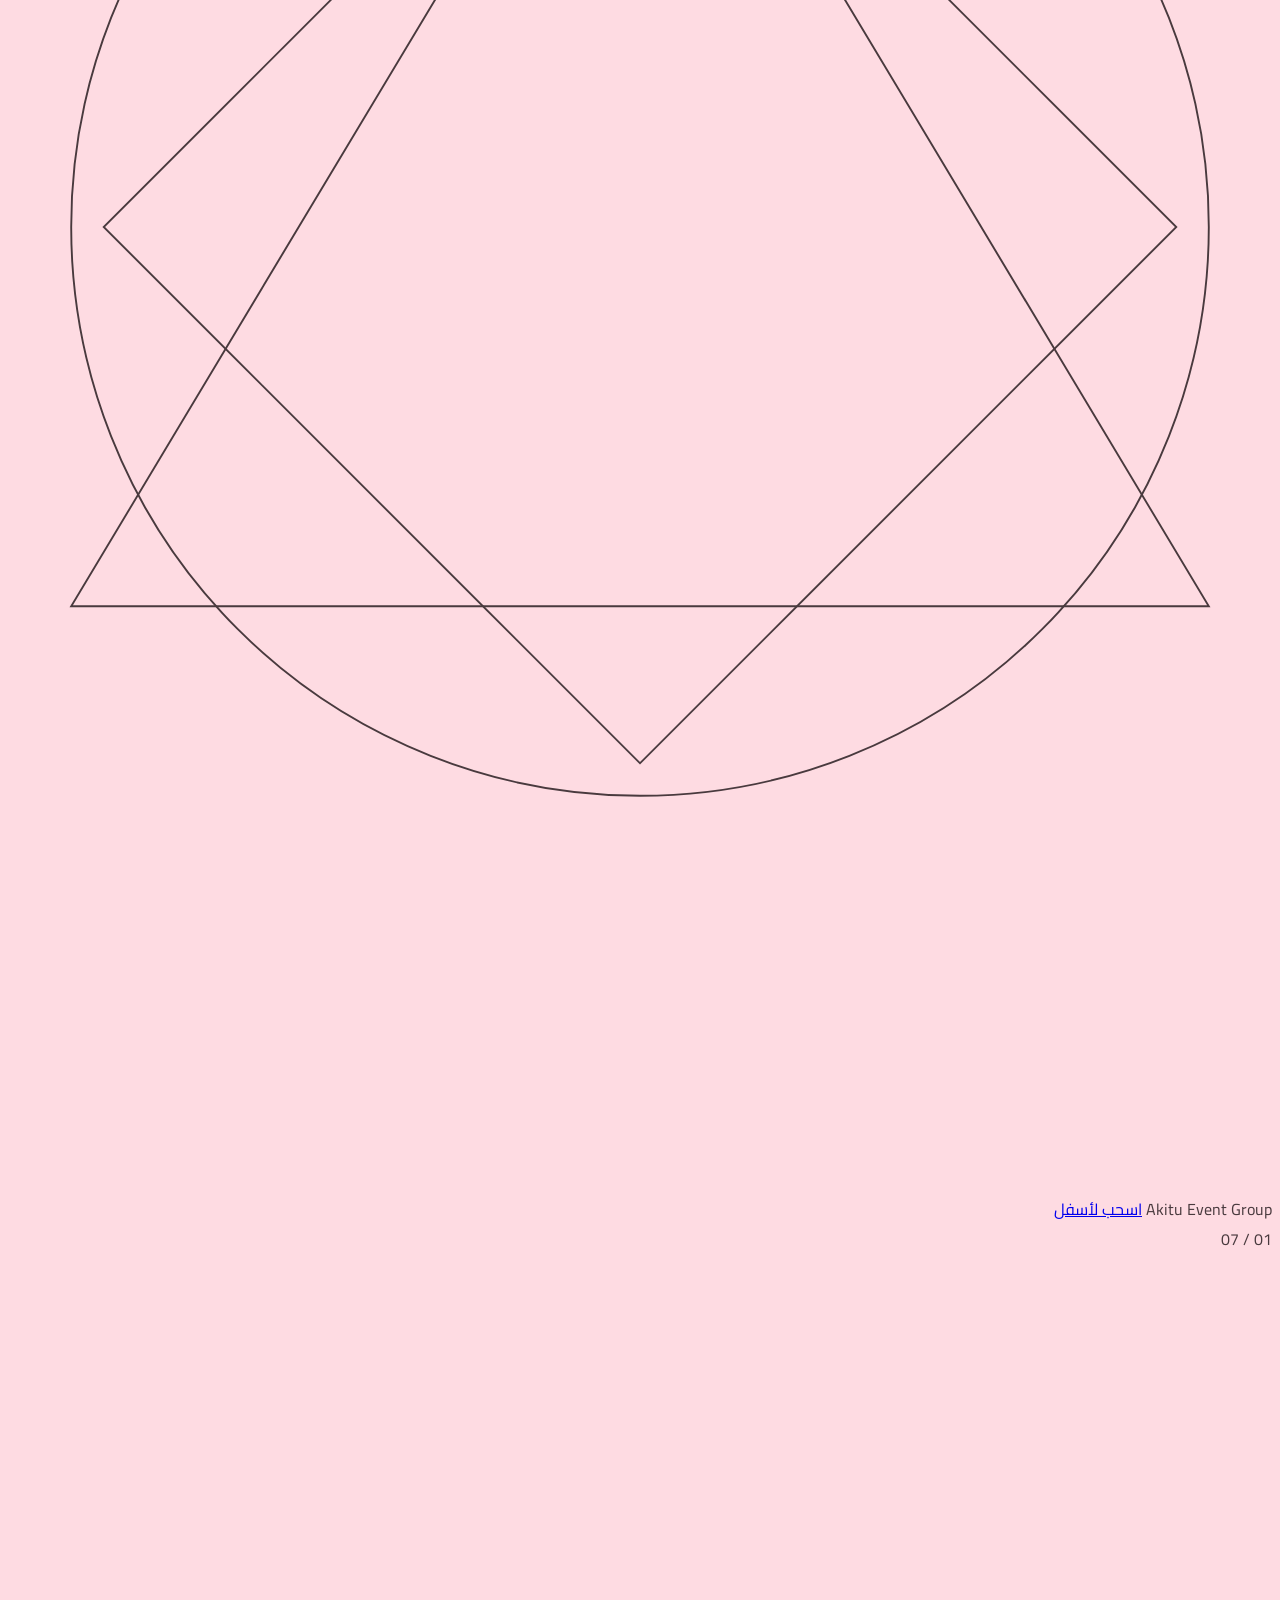
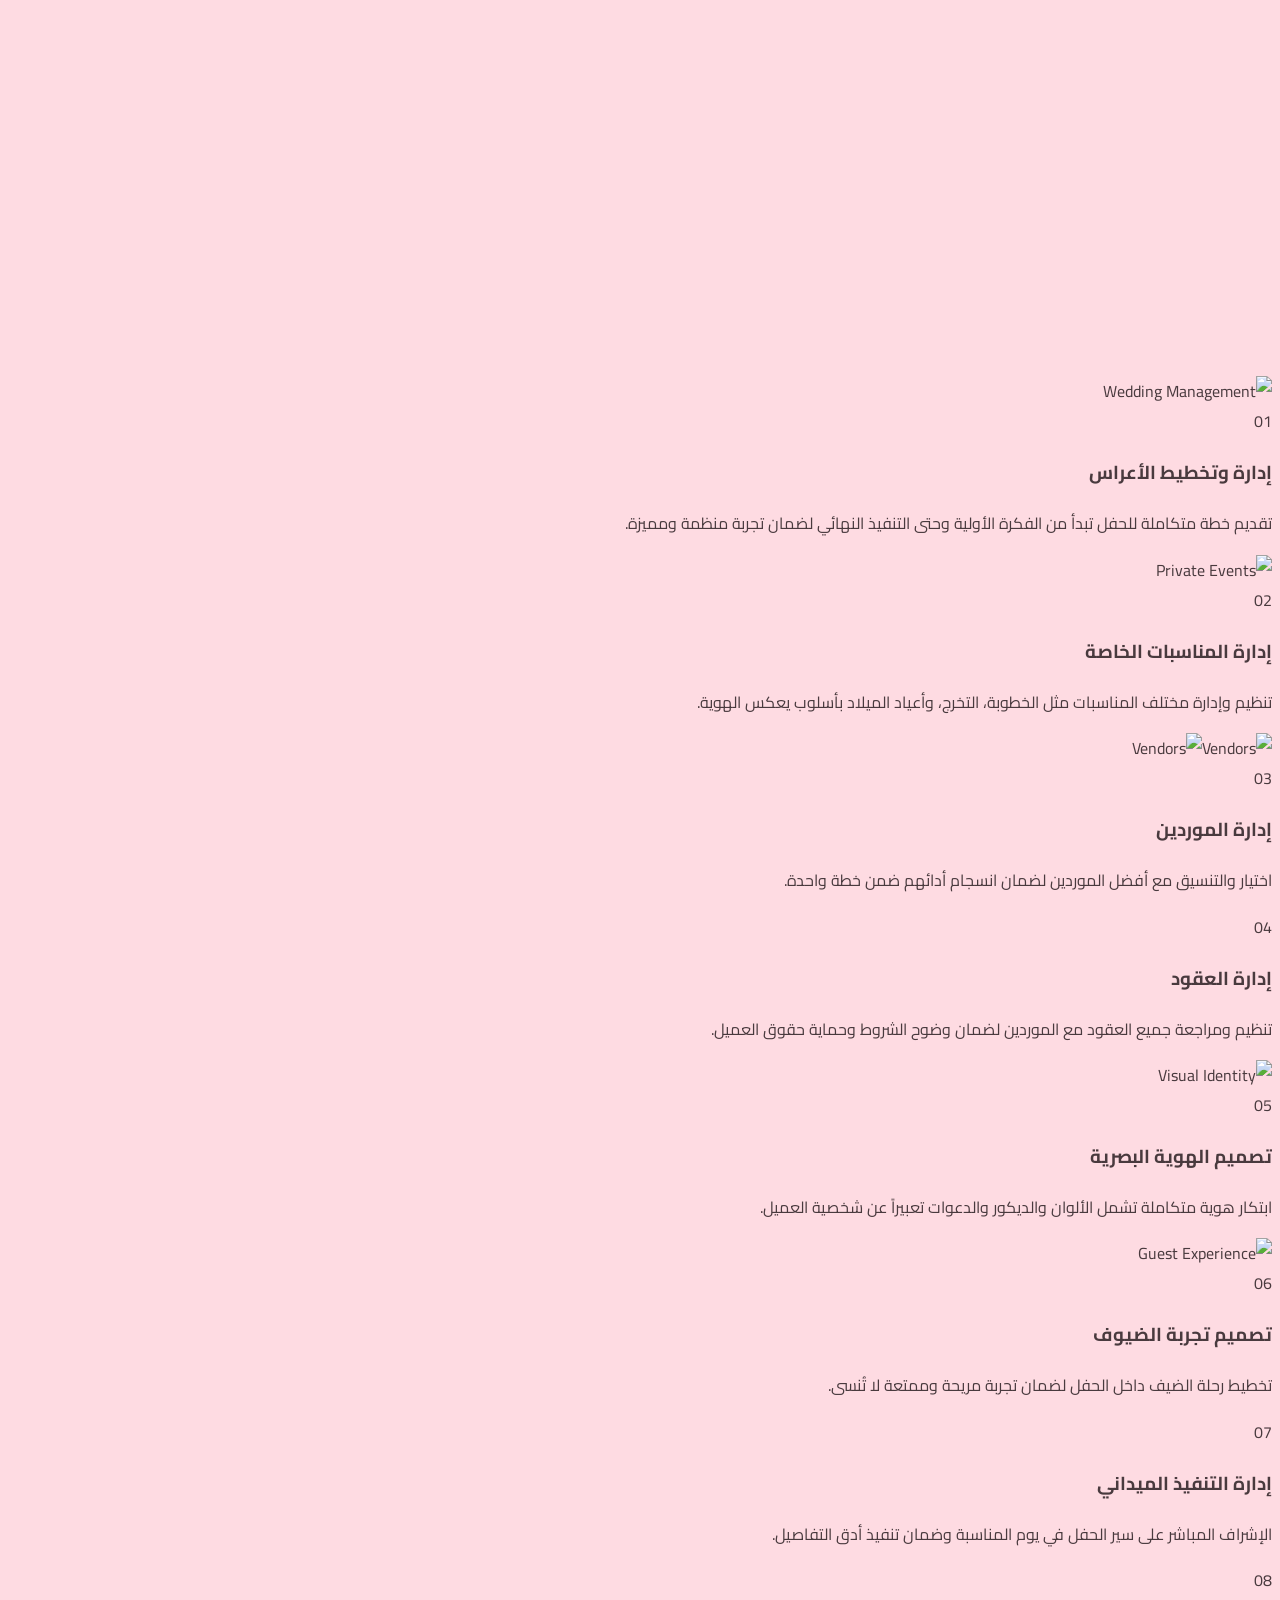
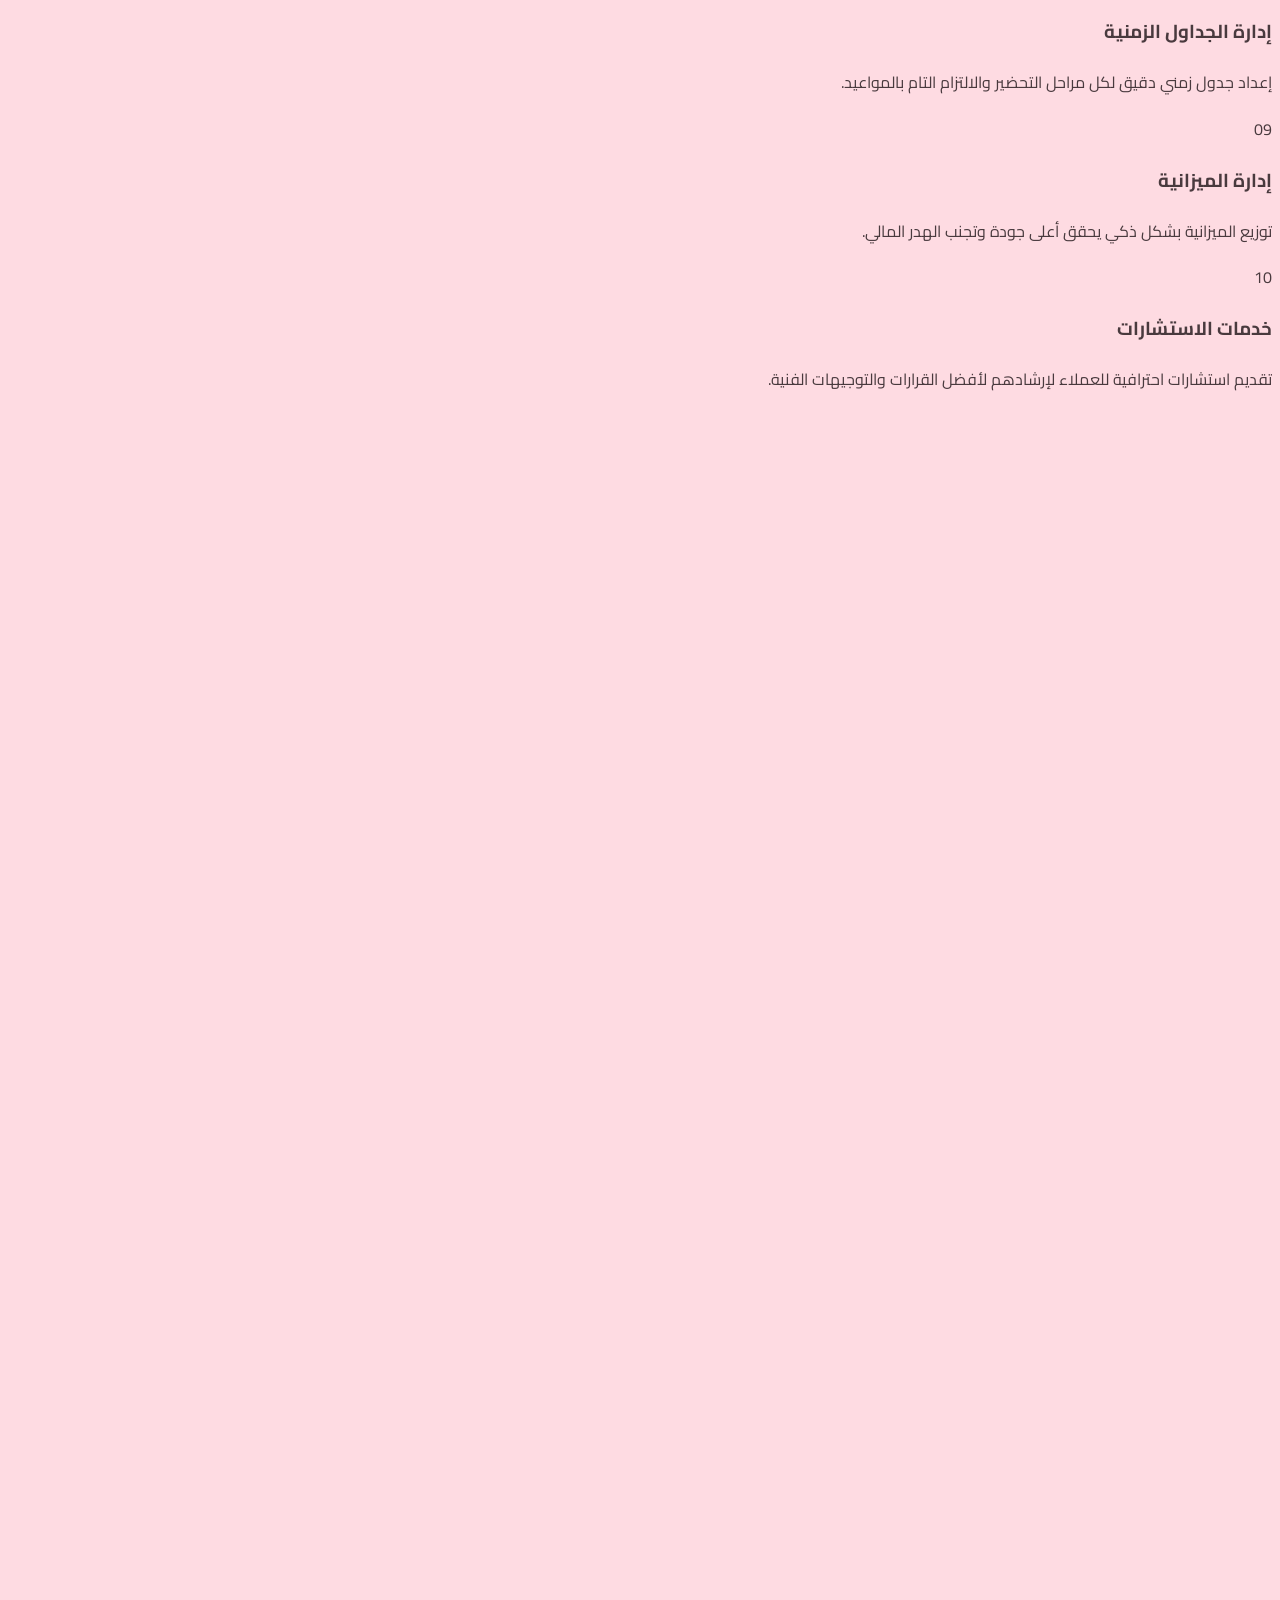
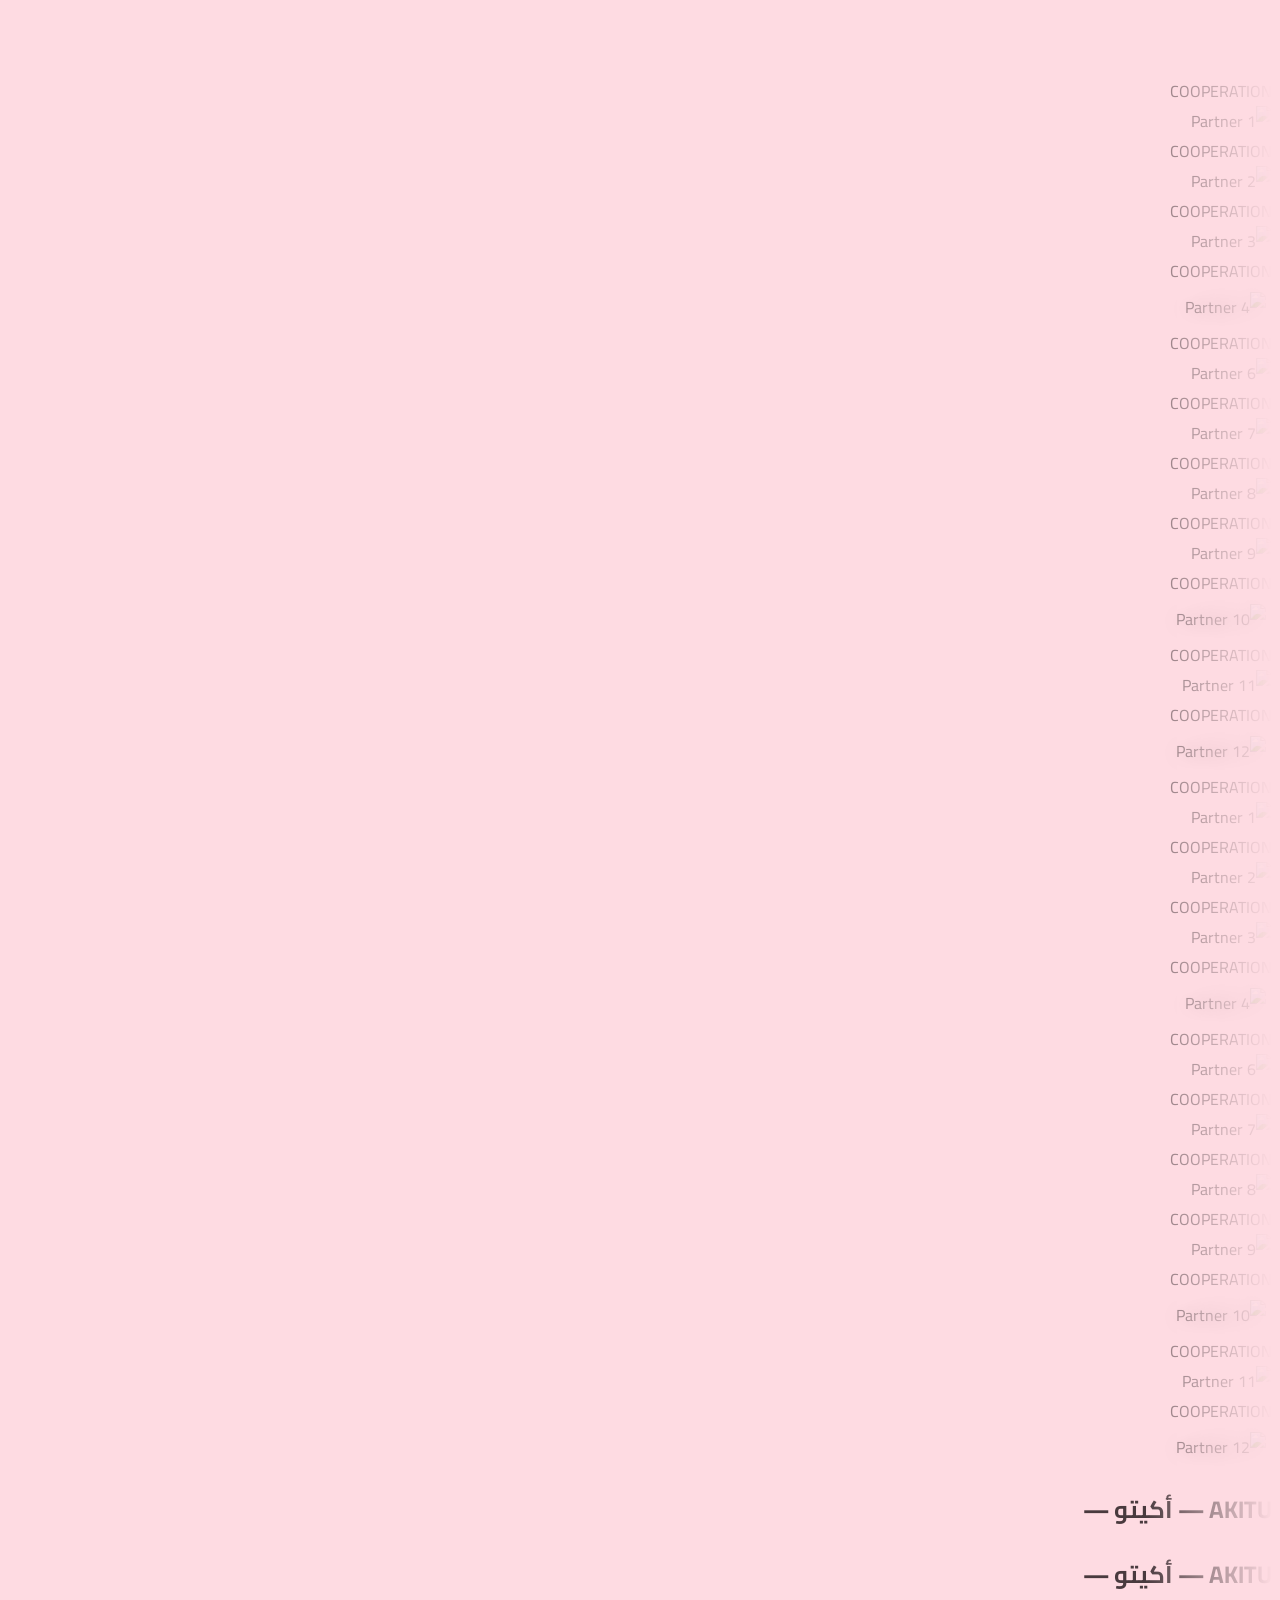
==== commit 621e90ce: "Update index.html" ====
--- a/index.html
+++ b/index.html
@@ -47,10 +47,17 @@
     <link rel="stylesheet" href="style.css">
 </head>
 <body class="antialiased">
+
+
     
     <!-- ========================================================== -->  
     <!--  YAQDHAN YAQDHAN YAQDHAN YAQDHAN YAQDHAN YAQDHAN!!!        -->            
     <!-- ========================================================== -->
+    
+
+
+
+
     
     <svg style="position: absolute; width: 0; height: 0; pointer-events: none;" xmlns="http://www.w3.org/2000/svg">
         <filter id="goo">
@@ -726,16 +733,6 @@
                             <img src="https://res.cloudinary.com/kmoscyfg/image/upload/v1784440765/t5_gx2zab.png" alt="Partner 4" class="max-h-full max-w-[85%] object-contain rounded-lg opacity-80 group-hover:opacity-100 transition-all duration-500 group-hover:scale-105 interactive-img" style="pointer-events: auto; filter: drop-shadow(0 2px 8px rgba(0,0,0,0.15)); background: radial-gradient(ellipse at center, rgba(0,0,0,0.06) 0%, transparent 70%); padding: 6px;">
                         </div>
                     </div>
-                    <div class="supplier-item tilt-card w-[85vw] md:w-[33.333vw] max-w-[340px] shrink-0 group p-6 sm:p-10 border-gold/10 hover:bg-peach/10 transition-all duration-500 flex flex-col items-center justify-center min-h-[200px] sm:min-h-[240px] ripple-container touch-active" data-tilt>
-                        <div class="tilt-shine"></div>
-                        <div class="flex justify-between items-center w-full relative z-10 mb-4">
-                            <span class="text-[8px] sm:text-[9px] text-gold uppercase tracking-widest font-english">COOPERATION</span>
-                            <div class="w-1.5 h-1.5 rounded-full bg-gold/40"></div>
-                        </div>
-                        <div class="w-full h-24 sm:h-28 flex items-center justify-center relative z-10">
-                            <img src="https://res.cloudinary.com/kmoscyfg/image/upload/v1784440765/t4_akzmat.jpg" alt="Partner 5" class="max-h-full max-w-[85%] object-contain rounded-lg opacity-80 group-hover:opacity-100 transition-all duration-500 group-hover:scale-105 interactive-img" style="pointer-events: auto;">
-                        </div>
-                    </div>
                     <div class="supplier-item tilt-card w-[85vw] md:w-[33.333vw] max-w-[340px] shrink-0 group p-6 sm:p-10 lg:border-r border-gold/10 hover:bg-peach/10 transition-all duration-500 flex flex-col items-center justify-center min-h-[200px] sm:min-h-[240px] ripple-container touch-active" data-tilt>
                         <div class="tilt-shine"></div>
                         <div class="flex justify-between items-center w-full relative z-10 mb-4">
@@ -844,16 +841,6 @@
                         </div>
                         <div class="w-full h-24 sm:h-28 flex items-center justify-center relative z-10">
                             <img src="https://res.cloudinary.com/kmoscyfg/image/upload/v1784440765/t5_gx2zab.png" alt="Partner 4" class="max-h-full max-w-[85%] object-contain rounded-lg opacity-80 group-hover:opacity-100 transition-all duration-500 group-hover:scale-105 interactive-img" style="pointer-events: auto; filter: drop-shadow(0 2px 8px rgba(0,0,0,0.15)); background: radial-gradient(ellipse at center, rgba(0,0,0,0.06) 0%, transparent 70%); padding: 6px;">
-                        </div>
-                    </div>
-                    <div class="supplier-item tilt-card w-[85vw] md:w-[33.333vw] max-w-[340px] shrink-0 group p-6 sm:p-10 border-gold/10 hover:bg-peach/10 transition-all duration-500 flex flex-col items-center justify-center min-h-[200px] sm:min-h-[240px] ripple-container touch-active" data-tilt>
-                        <div class="tilt-shine"></div>
-                        <div class="flex justify-between items-center w-full relative z-10 mb-4">
-                            <span class="text-[8px] sm:text-[9px] text-gold uppercase tracking-widest font-english">COOPERATION</span>
-                            <div class="w-1.5 h-1.5 rounded-full bg-gold/40"></div>
-                        </div>
-                        <div class="w-full h-24 sm:h-28 flex items-center justify-center relative z-10">
-                            <img src="https://res.cloudinary.com/kmoscyfg/image/upload/v1784440765/t4_akzmat.jpg" alt="Partner 5" class="max-h-full max-w-[85%] object-contain rounded-lg opacity-80 group-hover:opacity-100 transition-all duration-500 group-hover:scale-105 interactive-img" style="pointer-events: auto;">
                         </div>
                     </div>
                     <div class="supplier-item tilt-card w-[85vw] md:w-[33.333vw] max-w-[340px] shrink-0 group p-6 sm:p-10 lg:border-r border-gold/10 hover:bg-peach/10 transition-all duration-500 flex flex-col items-center justify-center min-h-[200px] sm:min-h-[240px] ripple-container touch-active" data-tilt>
@@ -1212,3 +1199,4 @@
 <script src="main.js"></script>
 </body>
 </html>
+    
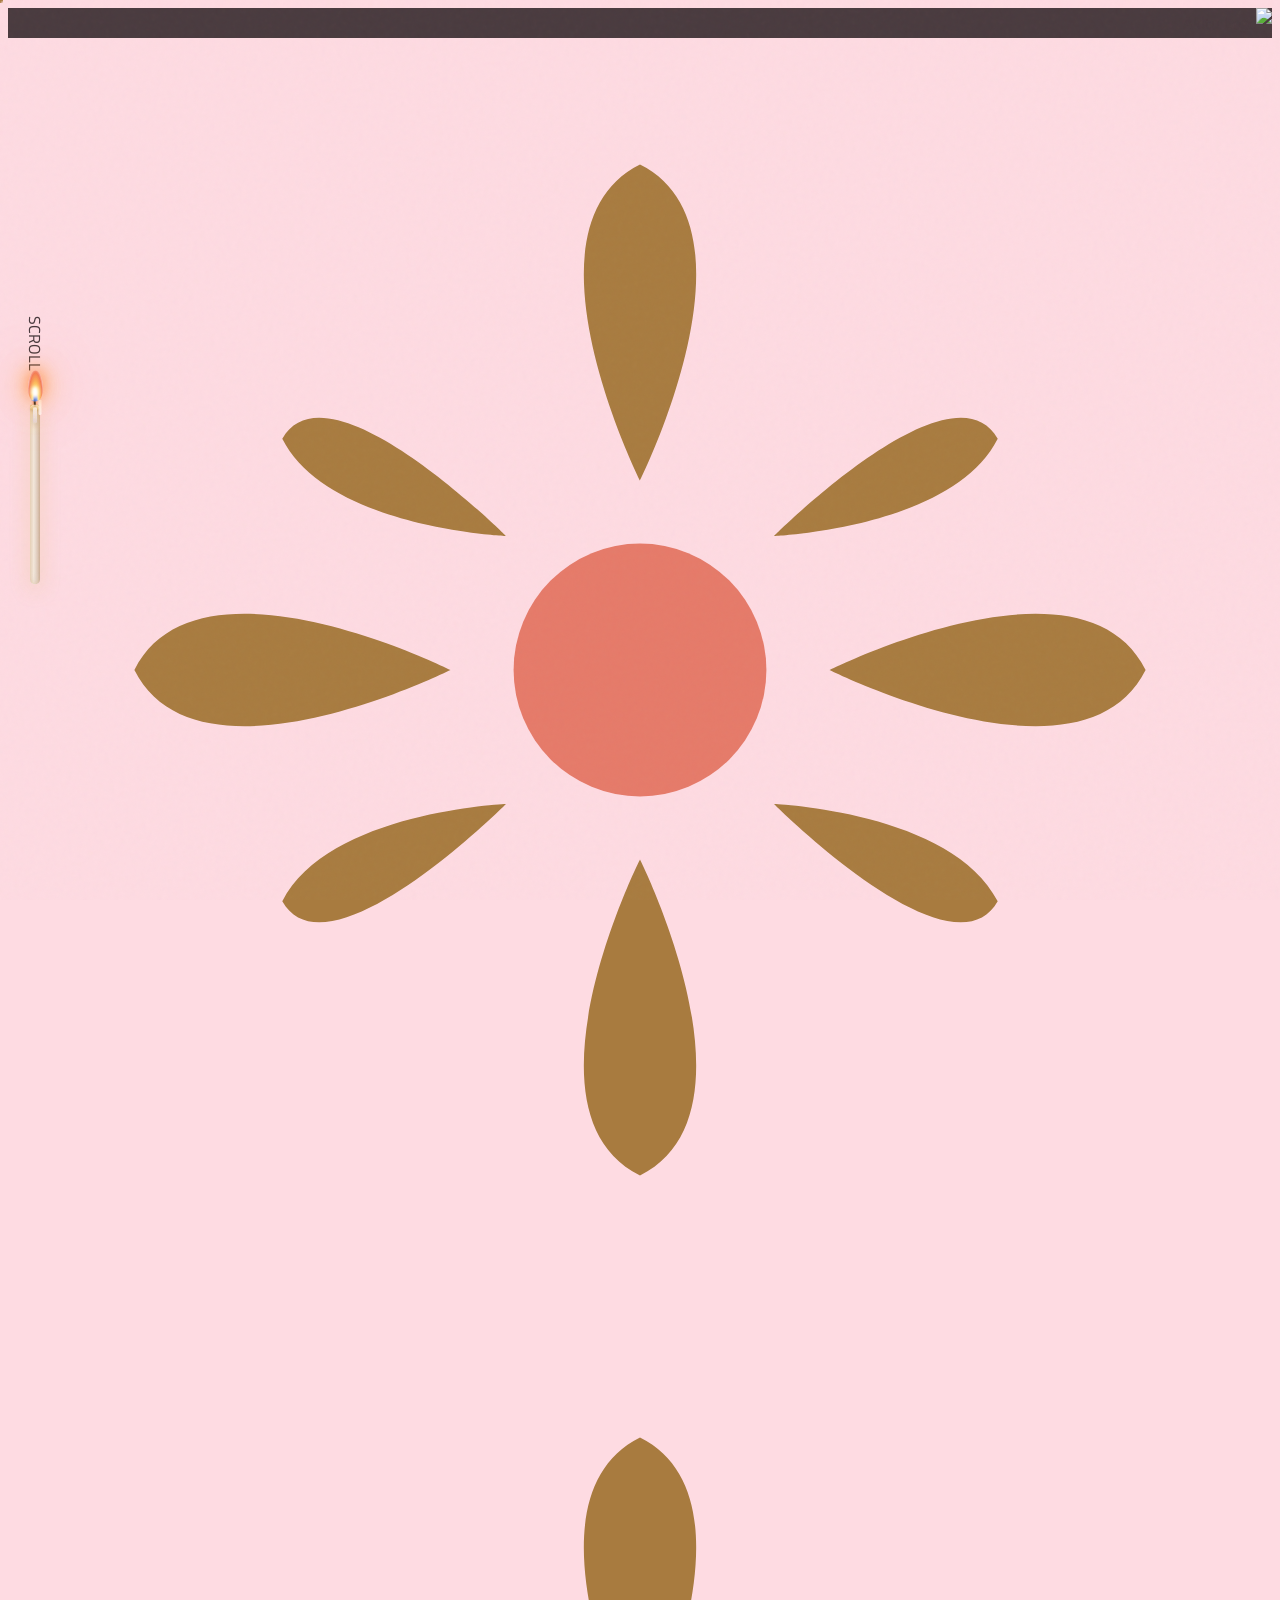
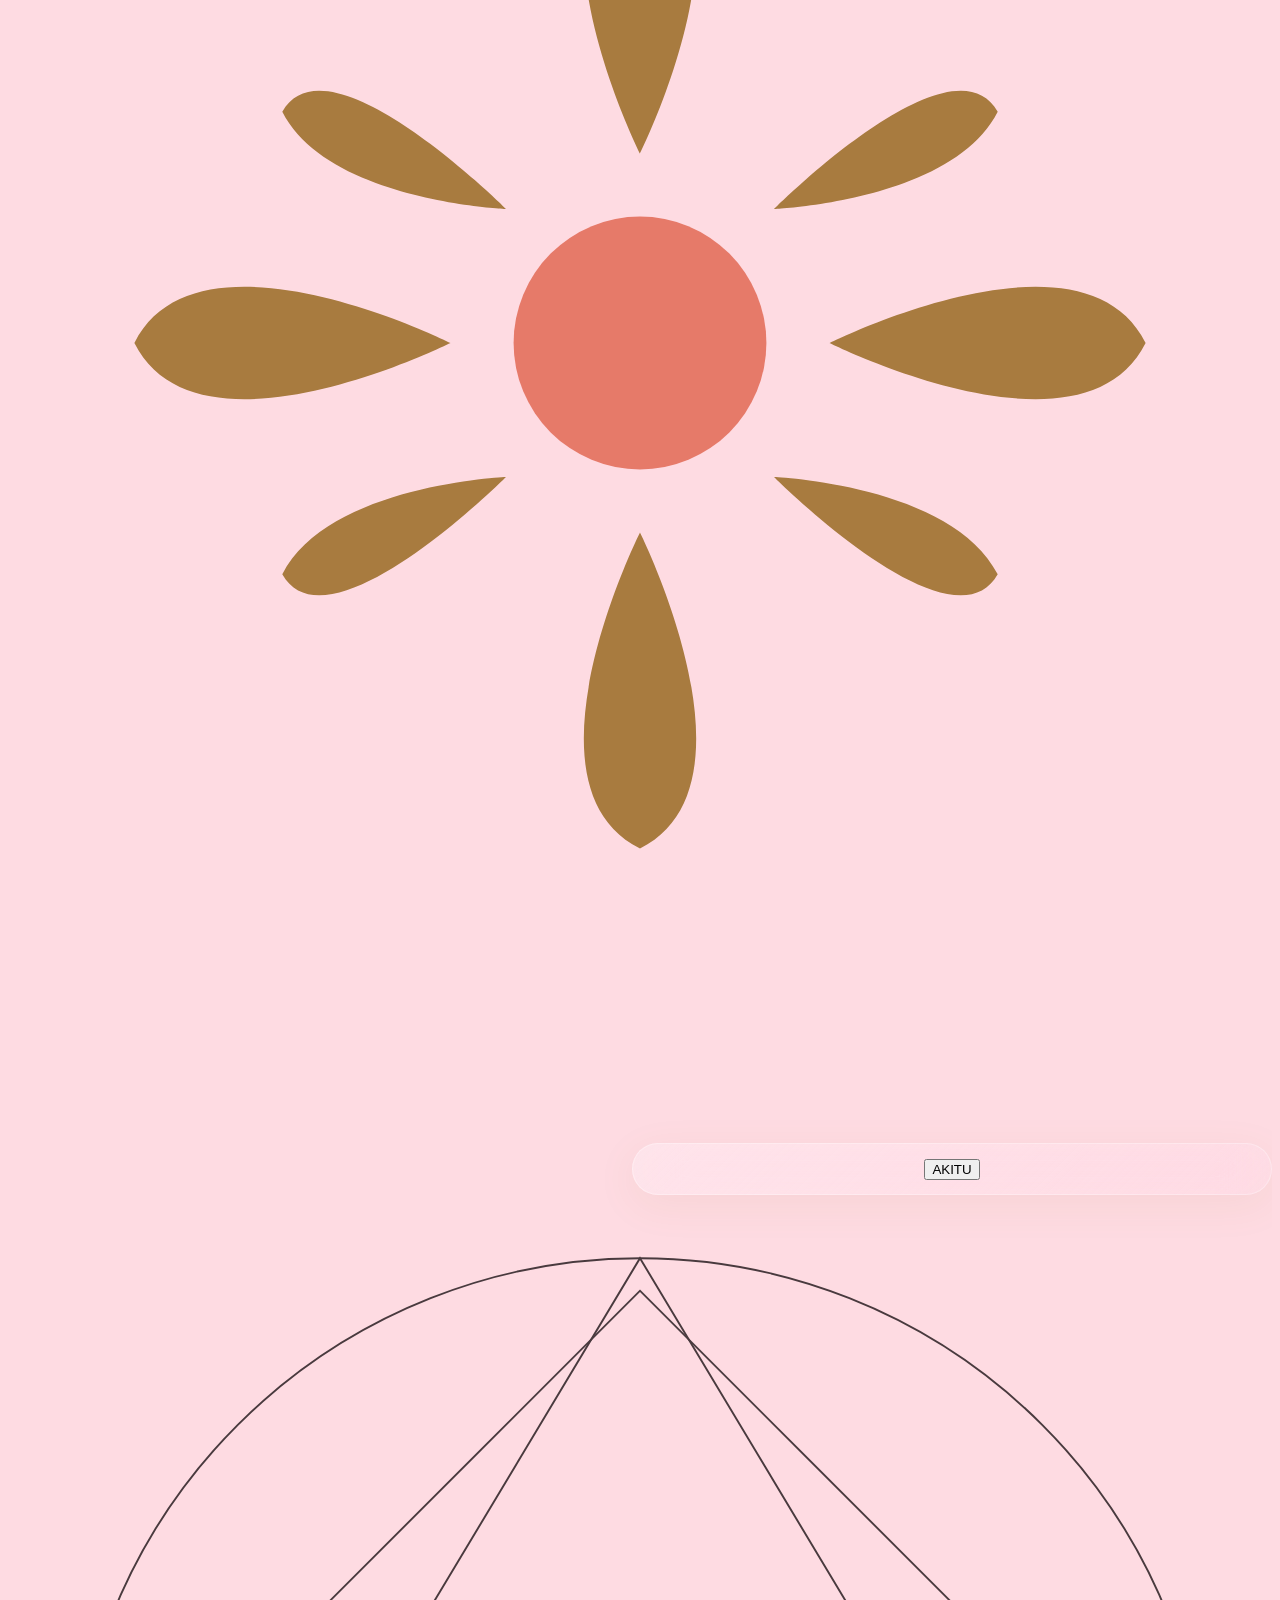
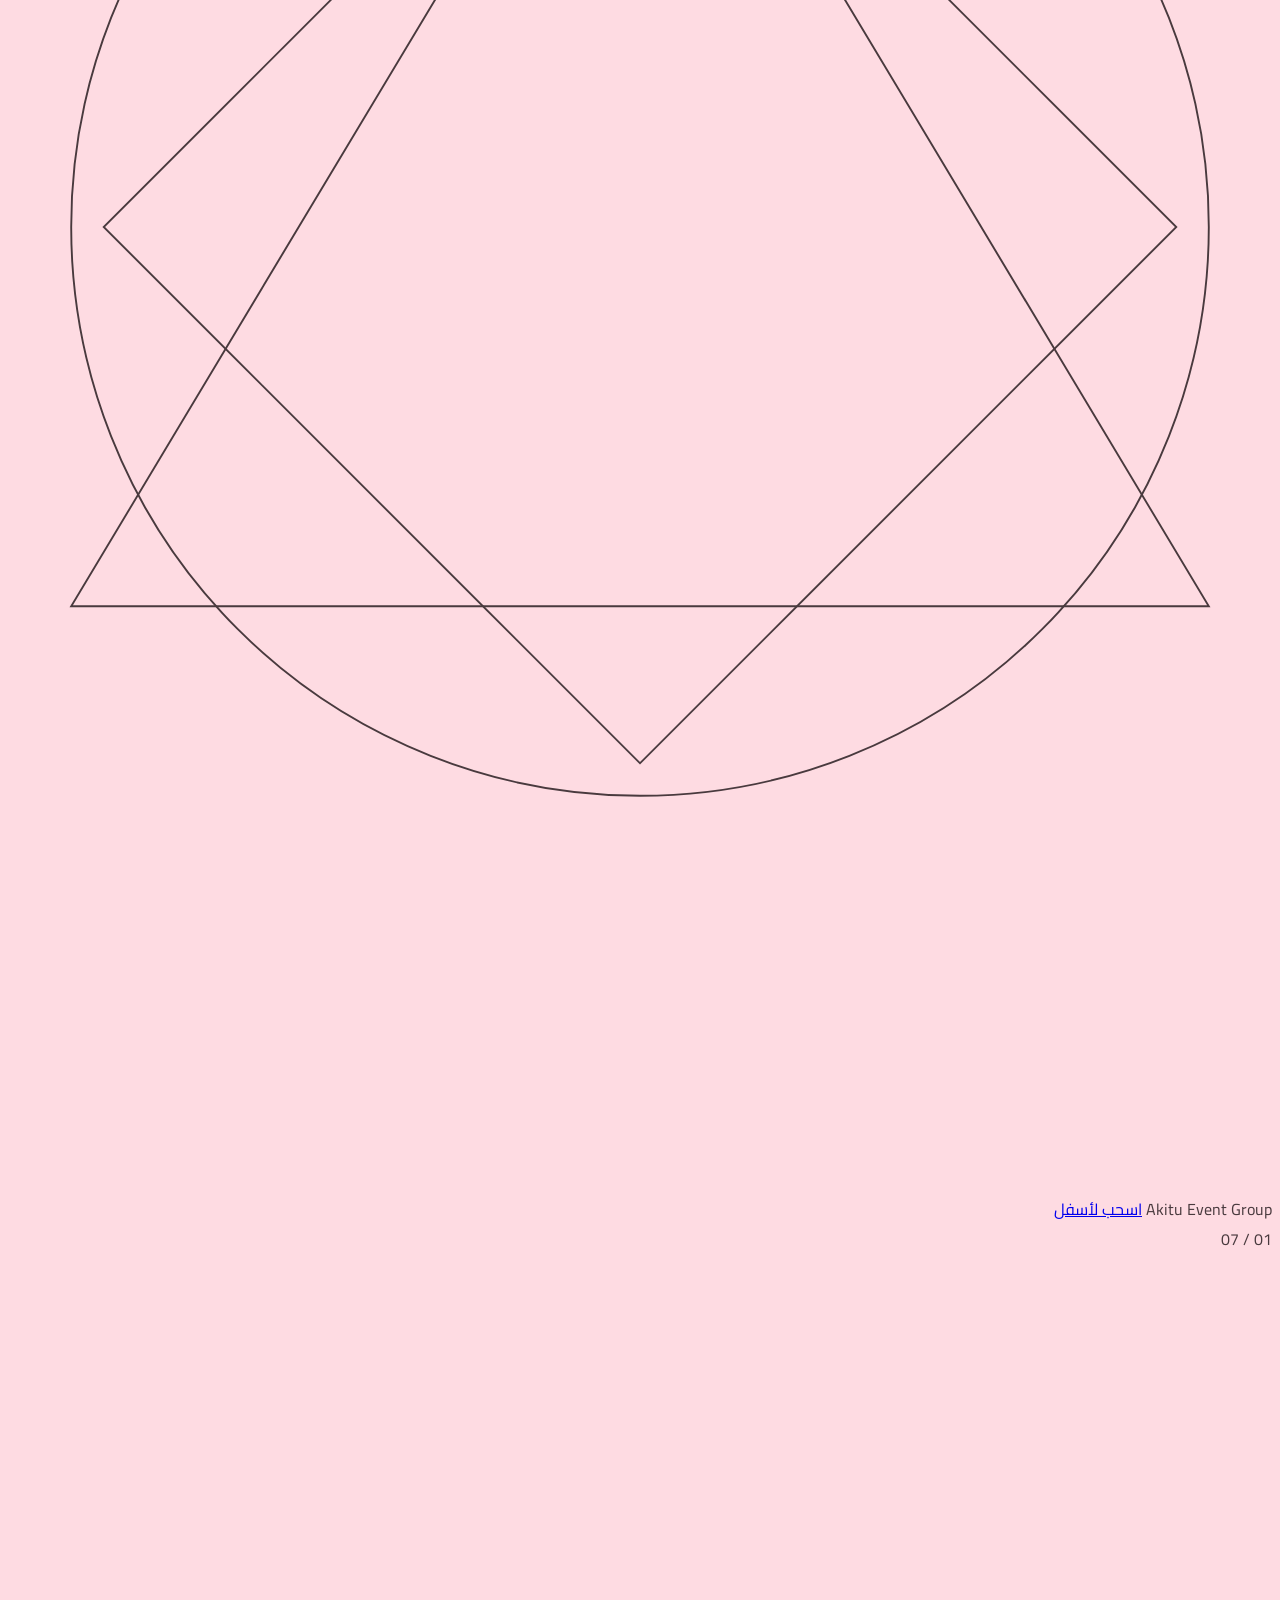
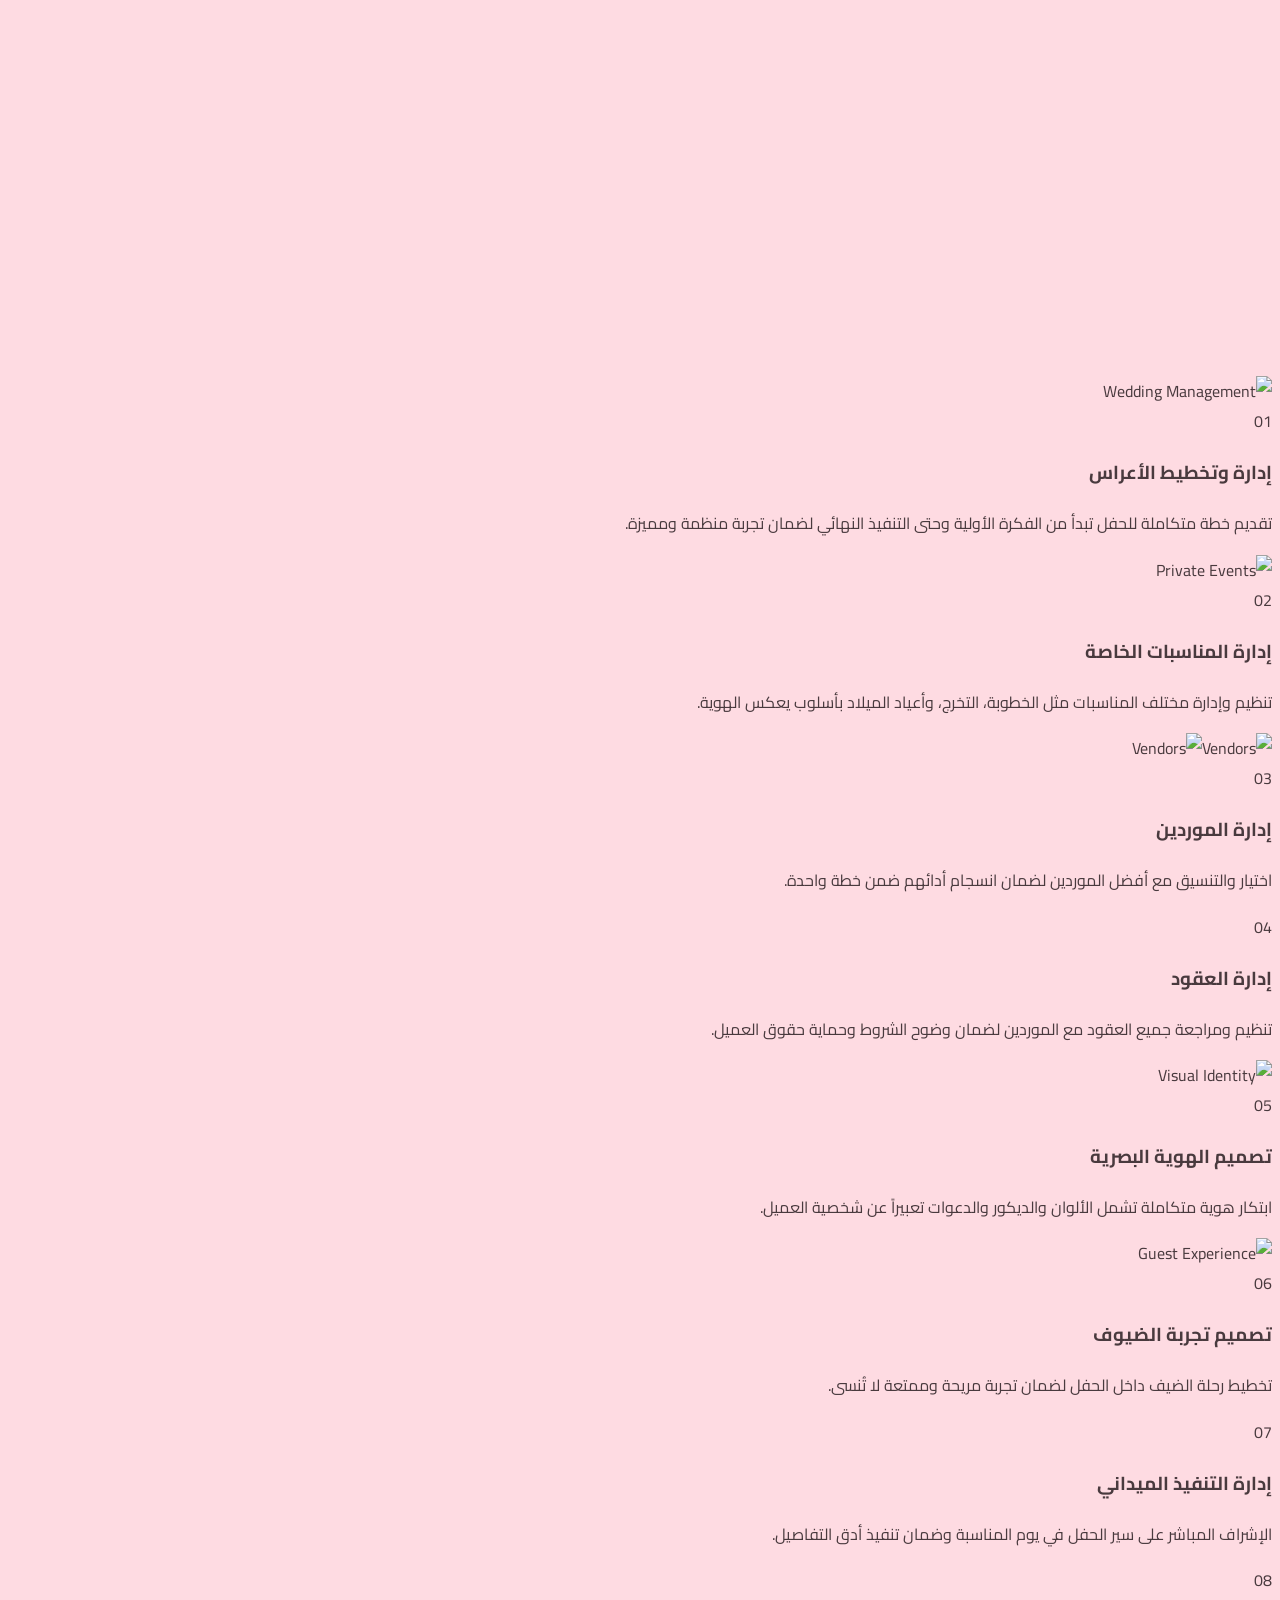
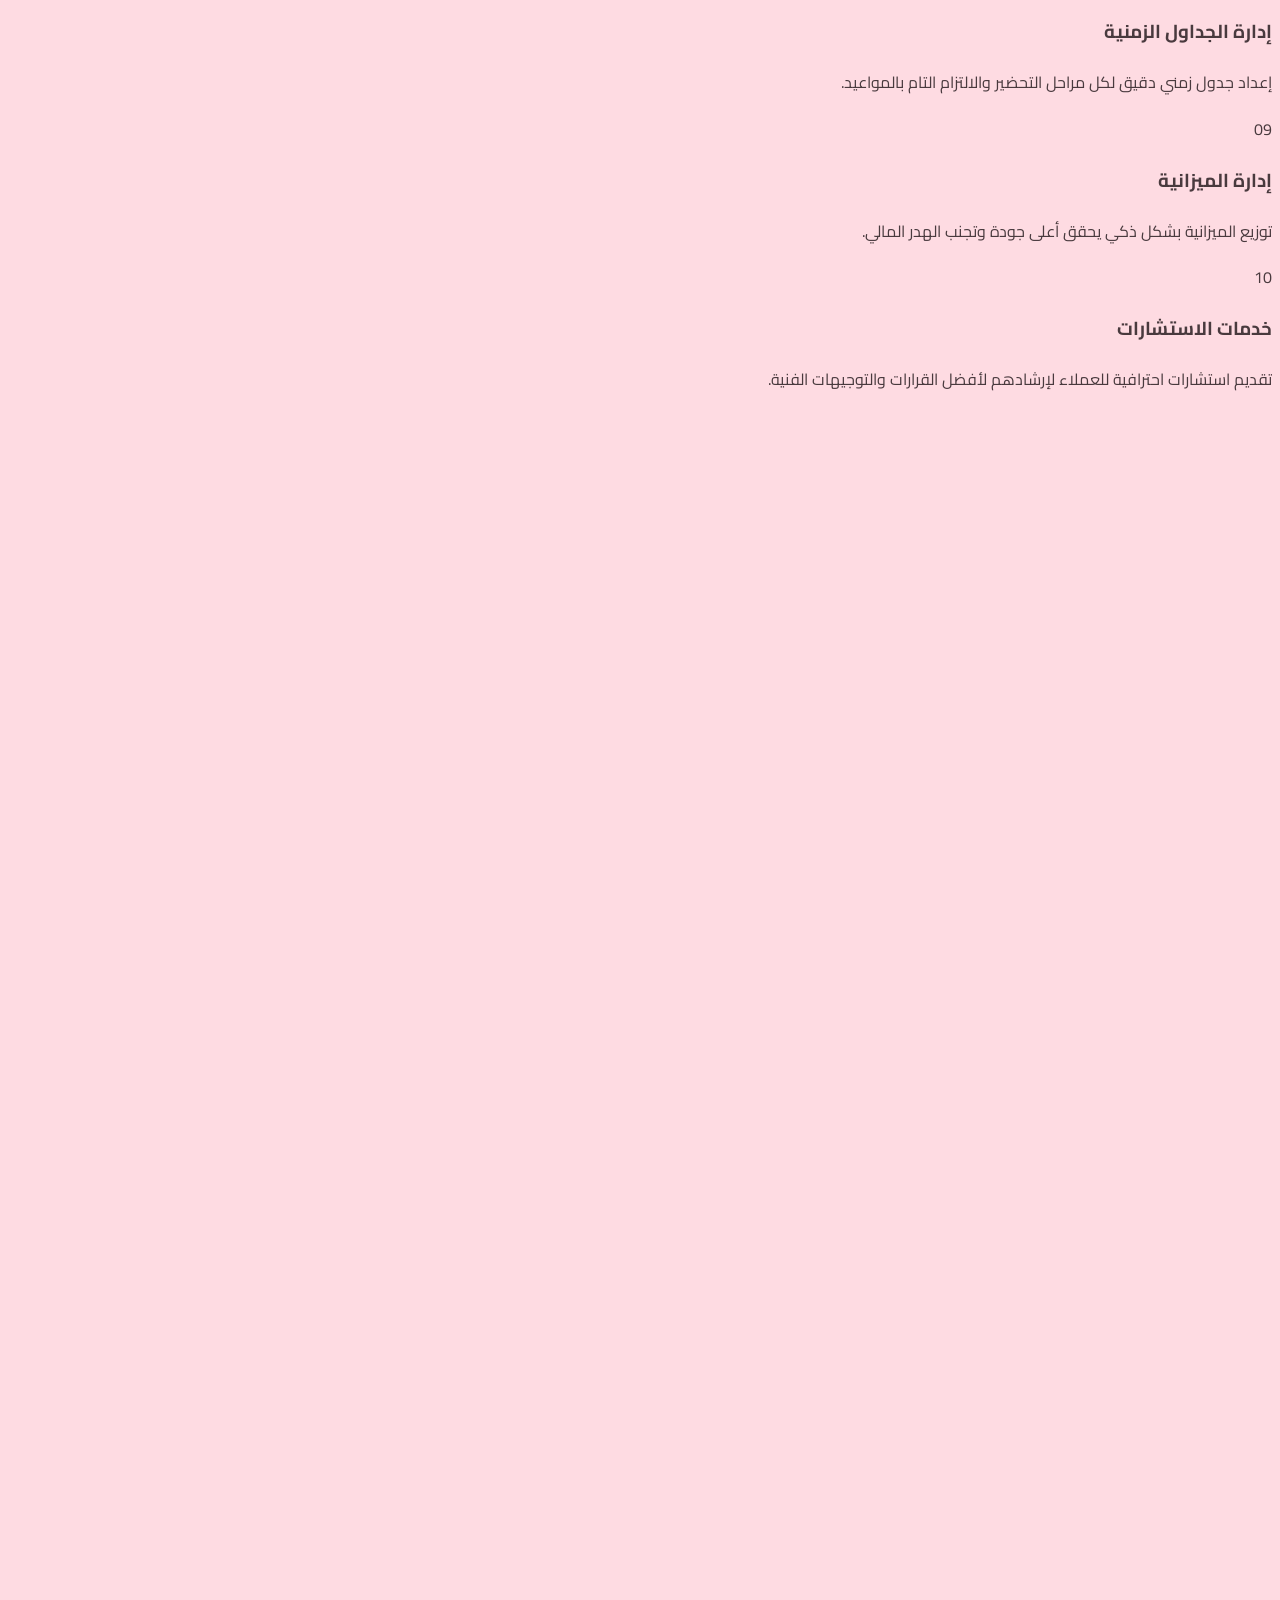
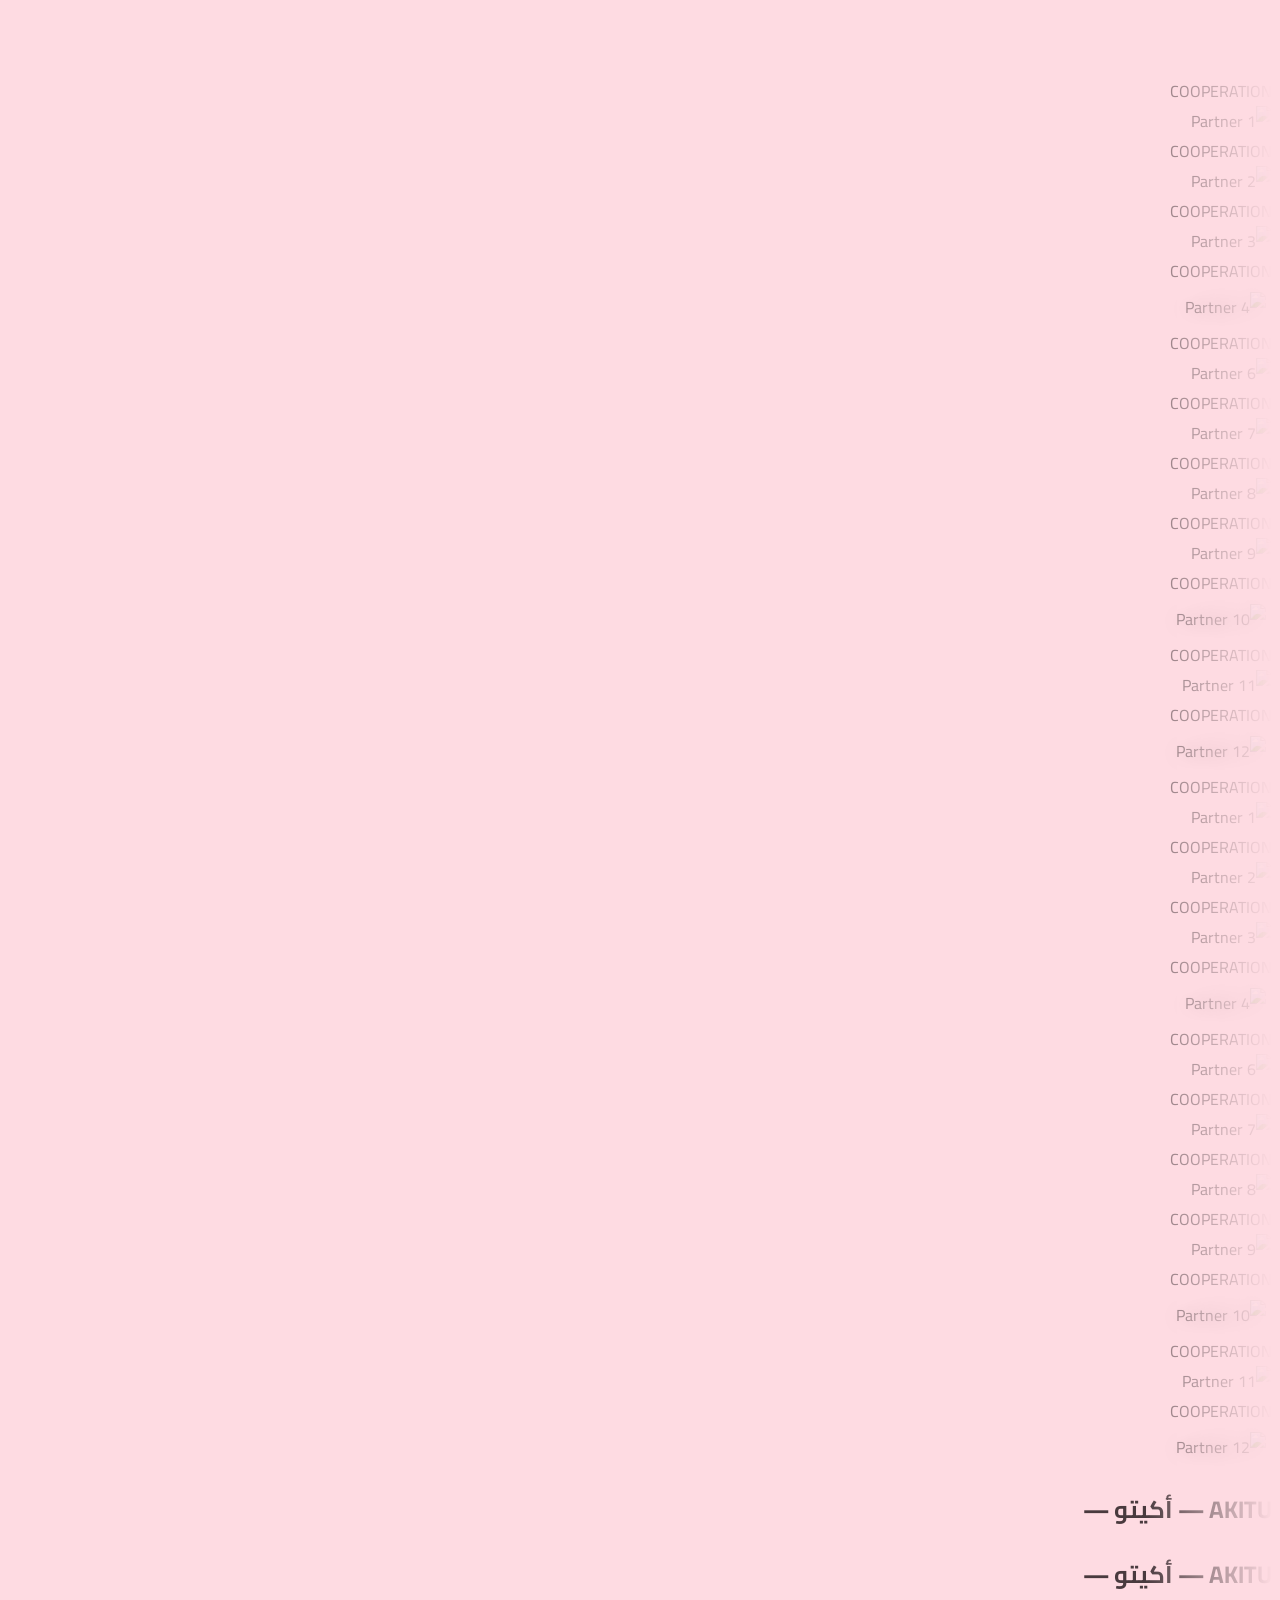
==== commit f56791b6: "Update index.html" ====
--- a/index.html
+++ b/index.html
@@ -4,11 +4,11 @@
     <meta charset="UTF-8">
     <meta name="viewport" content="width=device-width, initial-scale=1.0">
     <title>اكيتو | akitu</title>
-    <link rel="icon" type="image/jpeg" href="https://res.cloudinary.com/kmoscyfg/image/upload/v1783948128/favicon_yjo6k6.jpg">
+    <link rel="icon" type="image/jpeg" href="https://res.cloudinary.com/kmoscyfg/image/upload/q_auto,f_auto,fl_progressive/v1783948128/favicon_yjo6k6.jpg">
     <meta name="description" content="AKITU - شركة عراقية رائدة في تنظيم وإدارة الأعراس والمناسبات الفاخرة وفق منهجيات إدارة المشاريع العالمية. نصنع لكم بدايات جديدة.">
     <meta property="og:title" content="اكيتو | akitu">
     <meta property="og:description" content="AKITU - شركة عراقية رائدة في تنظيم وإدارة الأعراس والمناسبات الفاخرة.">
-    <meta property="og:image" content="https://res.cloudinary.com/kmoscyfg/image/upload/v1783948128/favicon_yjo6k6.jpg">
+    <meta property="og:image" content="https://res.cloudinary.com/kmoscyfg/image/upload/q_auto,f_auto,fl_progressive/v1783948128/favicon_yjo6k6.jpg">
     <meta property="og:type" content="website">
     <meta name="twitter:card" content="summary_large_image">
     <link rel="preconnect" href="https://fonts.googleapis.com">
@@ -47,18 +47,13 @@
     <link rel="stylesheet" href="style.css">
 </head>
 <body class="antialiased">
-
-
-    
+    
+
     <!-- ========================================================== -->  
     <!--  YAQDHAN YAQDHAN YAQDHAN YAQDHAN YAQDHAN YAQDHAN!!!        -->            
     <!-- ========================================================== -->
     
 
-
-
-
-    
     <svg style="position: absolute; width: 0; height: 0; pointer-events: none;" xmlns="http://www.w3.org/2000/svg">
         <filter id="goo">
             <feGaussianBlur in="SourceGraphic" stdDeviation="6" result="blur" />
@@ -67,7 +62,7 @@
         </filter>
     </svg>
     <div id="language-preloader" class="fixed inset-0 z-[10005] flex flex-col items-center justify-center transition-opacity duration-1000 opacity-100 pointer-events-auto" style="background-color: #493a3e;">
-        <img src="https://res.cloudinary.com/kmoscyfg/image/upload/v1783721095/logo_x09xbc.webp" alt="Akitu Logo" class="h-28 sm:h-36 mb-8 drop-shadow-lg object-contain">
+        <img loading="lazy" src="https://res.cloudinary.com/kmoscyfg/image/upload/q_auto,f_auto,fl_progressive/v1783721095/logo_x09xbc.webp" alt="Akitu Logo" class="h-28 sm:h-36 mb-8 drop-shadow-lg object-contain">
         <div class="w-48 sm:w-64 h-[2px] rounded-full overflow-hidden" style="background-color: rgba(168,123,63,0.2);">
             <div class="h-full w-0" id="language-progress" style="background-color: #a87b3f;"></div>
         </div>
@@ -143,7 +138,7 @@
         </div>
         <div class="max-w-7xl mx-auto w-full my-auto flex flex-col items-center justify-center text-center relative z-10">
             <div class="w-16 h-16 sm:w-20 sm:h-20 mb-6 sm:mb-8 flex items-center justify-center border border-gold/30 rounded-full bg-whitePink/35 backdrop-blur-md shadow-lg shadow-gold/5 reveal-up magnetic-btn">
-                <img src="https://res.cloudinary.com/kmoscyfg/image/upload/v1783721094/key_f1fgw4.webp" alt="Akitu Key" class="w-full h-full object-contain scale-125 drop-shadow-md">
+                <img loading="lazy" src="https://res.cloudinary.com/kmoscyfg/image/upload/q_auto,f_auto,fl_progressive/v1783721094/key_f1fgw4.webp" alt="Akitu Key" class="w-full h-full object-contain scale-125 drop-shadow-md">
             </div>
             <h1 class="hero-title-en text-4xl sm:text-5xl md:text-7xl lg:text-8xl font-extralight tracking-[0.15em] sm:tracking-[0.22em] text-gold font-english leading-none mb-4 sm:mb-6 select-none reveal-up">
                 WE CREATE<br>NEW BEGINNINGS
@@ -157,13 +152,13 @@
 
             <div class="flex justify-center items-center gap-5 sm:gap-8 mt-8 sm:mt-10 reveal-up">
                 <div class="w-14 h-14 sm:w-16 sm:h-16 rounded-full border border-gold/30 bg-whitePink/50 backdrop-blur-md flex items-center justify-center p-3 shadow-lg shadow-gold/5 transition-all duration-500 hover:scale-110 hover:border-gold hover:bg-gold/5 magnetic-btn">
-                    <img src="https://res.cloudinary.com/kmoscyfg/image/upload/v1783721094/icon-01_rorbti.webp" alt="Wedding Rings"  class="w-full h-full object-contain drop-shadow-sm">
+                    <img loading="lazy" src="https://res.cloudinary.com/kmoscyfg/image/upload/q_auto,f_auto,fl_progressive/v1783721094/icon-01_rorbti.webp" alt="Wedding Rings"  class="w-full h-full object-contain drop-shadow-sm">
                 </div>
                 <div class="w-14 h-14 sm:w-16 sm:h-16 rounded-full border border-gold/30 bg-whitePink/50 backdrop-blur-md flex items-center justify-center p-3 shadow-lg shadow-gold/5 transition-all duration-500 hover:scale-110 hover:border-gold hover:bg-gold/5 magnetic-btn">
-                    <img src="https://res.cloudinary.com/kmoscyfg/image/upload/v1783721094/icon-12_uwdi1w.webp" alt="Wedding Cake"  class="w-full h-full object-contain drop-shadow-sm">
+                    <img loading="lazy" src="https://res.cloudinary.com/kmoscyfg/image/upload/q_auto,f_auto,fl_progressive/v1783721094/icon-12_uwdi1w.webp" alt="Wedding Cake"  class="w-full h-full object-contain drop-shadow-sm">
                 </div>
                 <div class="w-14 h-14 sm:w-16 sm:h-16 rounded-full border border-gold/30 bg-whitePink/50 backdrop-blur-md flex items-center justify-center p-3 shadow-lg shadow-gold/5 transition-all duration-500 hover:scale-110 hover:border-gold hover:bg-gold/5 magnetic-btn">
-                    <img src="https://res.cloudinary.com/kmoscyfg/image/upload/v1783721094/icon-06_lmdpcx.webp" alt="Wedding Photography"  class="w-full h-full object-contain drop-shadow-sm">
+                    <img loading="lazy" src="https://res.cloudinary.com/kmoscyfg/image/upload/q_auto,f_auto,fl_progressive/v1783721094/icon-06_lmdpcx.webp" alt="Wedding Photography"  class="w-full h-full object-contain drop-shadow-sm">
                 </div>
             </div>
 
@@ -189,7 +184,7 @@
         </div>
     </section>
     <section id="about" class="py-20 sm:py-32 px-4 sm:px-6 bg-whitePink relative border-b border-gold/10 section-padding overflow-hidden">
-        <img src="https://res.cloudinary.com/kmoscyfg/image/upload/v1783721091/four_qb17ie.webp" alt="" role="presentation" class="absolute bottom-0 right-0 w-80 sm:w-[28rem] md:w-[40rem] opacity-[0.15] max-sm:opacity-[0.07] pointer-events-none object-contain translate-x-[15%] translate-y-[15%] select-none">
+        <img loading="lazy" src="https://res.cloudinary.com/kmoscyfg/image/upload/q_auto,f_auto,fl_progressive/v1783721091/four_qb17ie.webp" alt="" role="presentation" class="absolute bottom-0 right-0 w-80 sm:w-[28rem] md:w-[40rem] opacity-[0.15] max-sm:opacity-[0.07] pointer-events-none object-contain translate-x-[15%] translate-y-[15%] select-none">
         <div class="max-w-6xl mx-auto grid grid-cols-1 lg:grid-cols-12 gap-10 sm:gap-16 items-center relative z-10">
             <div class="lg:col-span-5 flex justify-center relative reveal-up">
                 <div class="animate-float-cloud">
@@ -250,19 +245,19 @@
         </div>
         <div class="mt-8 sm:mt-12 flex gap-8 sm:gap-12 justify-center items-end z-10 relative">
             <div class="flex flex-col items-center gap-3">
-                <img src="https://res.cloudinary.com/kmoscyfg/image/upload/v1783721095/two_x3o1l6.png" alt="Akitu Process Step"  class="w-10 h-10 sm:w-12 sm:h-12 object-contain drop-shadow-sm transition-transform duration-500 hover:scale-110 interactive-img">
+                <img loading="lazy" src="https://res.cloudinary.com/kmoscyfg/image/upload/q_auto,f_auto,fl_progressive/v1783721095/two_x3o1l6.png" alt="Akitu Process Step"  class="w-10 h-10 sm:w-12 sm:h-12 object-contain drop-shadow-sm transition-transform duration-500 hover:scale-110 interactive-img">
                 <div class="w-10 sm:w-12 h-1.5 bg-taupe/20 rounded-full overflow-hidden relative">
                     <div class="absolute top-0 h-full bg-gold w-full cinematic-progress" id="prog-0" style="clip-path: inset(0 100% 0 0);"></div>
                 </div>
             </div>
             <div class="flex flex-col items-center gap-3">
-                <img src="https://res.cloudinary.com/kmoscyfg/image/upload/v1783721095/two_x3o1l6.png" alt="Akitu Process Step"  class="w-10 h-10 sm:w-12 sm:h-12 object-contain drop-shadow-sm transition-transform duration-500 hover:scale-110 interactive-img">
+                <img loading="lazy" src="https://res.cloudinary.com/kmoscyfg/image/upload/q_auto,f_auto,fl_progressive/v1783721095/two_x3o1l6.png" alt="Akitu Process Step"  class="w-10 h-10 sm:w-12 sm:h-12 object-contain drop-shadow-sm transition-transform duration-500 hover:scale-110 interactive-img">
                 <div class="w-10 sm:w-12 h-1.5 bg-taupe/20 rounded-full overflow-hidden relative">
                     <div class="absolute top-0 h-full bg-gold w-full cinematic-progress" id="prog-1" style="clip-path: inset(0 100% 0 0);"></div>
                 </div>
             </div>
             <div class="flex flex-col items-center gap-3">
-                <img src="https://res.cloudinary.com/kmoscyfg/image/upload/v1783721095/two_x3o1l6.png" alt="Akitu Process Step"  class="w-10 h-10 sm:w-12 sm:h-12 object-contain drop-shadow-sm transition-transform duration-500 hover:scale-110 interactive-img">
+                <img loading="lazy" src="https://res.cloudinary.com/kmoscyfg/image/upload/q_auto,f_auto,fl_progressive/v1783721095/two_x3o1l6.png" alt="Akitu Process Step"  class="w-10 h-10 sm:w-12 sm:h-12 object-contain drop-shadow-sm transition-transform duration-500 hover:scale-110 interactive-img">
                 <div class="w-10 sm:w-12 h-1.5 bg-taupe/20 rounded-full overflow-hidden relative">
                     <div class="absolute top-0 h-full bg-gold w-full cinematic-progress" id="prog-2" style="clip-path: inset(0 100% 0 0);"></div>
                 </div>
@@ -270,7 +265,7 @@
         </div>
     </section>
     <section class="py-20 sm:py-32 px-4 sm:px-6 bg-lavender/30 relative border-b border-gold/10 section-padding overflow-hidden">
-        <img src="https://res.cloudinary.com/kmoscyfg/image/upload/v1783721095/logo_x09xbc.webp" alt="" role="presentation" class="absolute bottom-0 left-0 w-80 sm:w-[28rem] md:w-[40rem] opacity-[0.15] max-sm:opacity-[0.07] pointer-events-none object-contain translate-x-0 translate-y-[35%] select-none">
+        <img loading="lazy" src="https://res.cloudinary.com/kmoscyfg/image/upload/q_auto,f_auto,fl_progressive/v1783721095/logo_x09xbc.webp" alt="" role="presentation" class="absolute bottom-0 left-0 w-80 sm:w-[28rem] md:w-[40rem] opacity-[0.15] max-sm:opacity-[0.07] pointer-events-none object-contain translate-x-0 translate-y-[35%] select-none">
         <div class="max-w-6xl mx-auto grid grid-cols-1 lg:grid-cols-12 gap-10 sm:gap-16 items-center relative z-10">
             <div class="lg:col-span-7 flex flex-col justify-center space-y-6 sm:space-y-8 lg:order-1 order-2 reveal-up">
                 <div class="flex items-center space-x-4 space-x-reverse">
@@ -334,7 +329,7 @@
                 <div class="service-card tilt-card group bg-whitePink/80 backdrop-blur-sm border border-gold/15 p-5 sm:p-8 rounded-2xl flex flex-col justify-between min-h-[260px] sm:min-h-[320px] interactive-el cursor-pointer ripple-container touch-active" data-bg-color="#fedbe2" data-tilt>
                     <div class="tilt-shine"></div>
                     <div class="flex justify-between items-start relative z-10">
-                        <div class="text-gold"><img src="https://res.cloudinary.com/kmoscyfg/image/upload/v1783721092/icon-01_rorbti.webp" alt="Wedding Management" class="w-8 h-8 sm:w-10 sm:h-10 object-contain drop-shadow-sm"></div>
+                        <div class="text-gold"><img loading="lazy" src="https://res.cloudinary.com/kmoscyfg/image/upload/q_auto,f_auto,fl_progressive/v1783721092/icon-01_rorbti.webp" alt="Wedding Management" class="w-8 h-8 sm:w-10 sm:h-10 object-contain drop-shadow-sm"></div>
                         <span class="text-[10px] tracking-widest text-taupe/40 font-english">01</span>
                     </div>
                     <div class="mt-6 sm:mt-8 relative z-10">
@@ -347,7 +342,7 @@
                 <div class="service-card tilt-card group bg-whitePink/80 backdrop-blur-sm border border-gold/15 p-5 sm:p-8 rounded-2xl flex flex-col justify-between min-h-[260px] sm:min-h-[320px] interactive-el cursor-pointer ripple-container touch-active" data-bg-color="#d0cfee" data-tilt>
                     <div class="tilt-shine"></div>
                     <div class="flex justify-between items-start relative z-10">
-                        <div class="text-gold"><img src="https://res.cloudinary.com/kmoscyfg/image/upload/v1783721090/icon-10_nxv1dl.webp" alt="Private Events" class="w-8 h-8 sm:w-10 sm:h-10 object-contain drop-shadow-sm"></div>
+                        <div class="text-gold"><img loading="lazy" src="https://res.cloudinary.com/kmoscyfg/image/upload/q_auto,f_auto,fl_progressive/v1783721090/icon-10_nxv1dl.webp" alt="Private Events" class="w-8 h-8 sm:w-10 sm:h-10 object-contain drop-shadow-sm"></div>
                         <span class="text-[10px] tracking-widest text-taupe/40 font-english">02</span>
                     </div>
                     <div class="mt-6 sm:mt-8 relative z-10">
@@ -360,7 +355,7 @@
                 <div class="service-card tilt-card group bg-whitePink/80 backdrop-blur-sm border border-gold/15 p-5 sm:p-8 rounded-2xl flex flex-col justify-between min-h-[260px] sm:min-h-[320px] interactive-el cursor-pointer ripple-container touch-active" data-bg-color="#8ebaa0" data-tilt>
                     <div class="tilt-shine"></div>
                     <div class="flex justify-between items-start relative z-10">
-                        <div class="text-gold flex space-x-1 space-x-reverse"><img src="https://res.cloudinary.com/kmoscyfg/image/upload/v1783721093/icon-08_yysboz.webp" alt="Vendors" class="w-8 h-8 sm:w-10 sm:h-10 object-contain drop-shadow-sm"><img src="https://res.cloudinary.com/kmoscyfg/image/upload/v1783721093/icon-09_g7upqq.webp" alt="Vendors" class="w-8 h-8 sm:w-10 sm:h-10 object-contain drop-shadow-sm"></div>
+                        <div class="text-gold flex space-x-1 space-x-reverse"><img loading="lazy" src="https://res.cloudinary.com/kmoscyfg/image/upload/q_auto,f_auto,fl_progressive/v1783721093/icon-08_yysboz.webp" alt="Vendors" class="w-8 h-8 sm:w-10 sm:h-10 object-contain drop-shadow-sm"><img loading="lazy" src="https://res.cloudinary.com/kmoscyfg/image/upload/q_auto,f_auto,fl_progressive/v1783721093/icon-09_g7upqq.webp" alt="Vendors" class="w-8 h-8 sm:w-10 sm:h-10 object-contain drop-shadow-sm"></div>
                         <span class="text-[10px] tracking-widest text-taupe/40 font-english">03</span>
                     </div>
                     <div class="mt-6 sm:mt-8 relative z-10">
@@ -386,7 +381,7 @@
                 <div class="service-card tilt-card group bg-whitePink/80 backdrop-blur-sm border border-gold/15 p-5 sm:p-8 rounded-2xl flex flex-col justify-between min-h-[260px] sm:min-h-[320px] interactive-el cursor-pointer ripple-container touch-active" data-bg-color="#d0cfee" data-tilt>
                     <div class="tilt-shine"></div>
                     <div class="flex justify-between items-start relative z-10">
-                        <div class="text-gold"><img src="https://res.cloudinary.com/kmoscyfg/image/upload/v1783721090/icon-16_gre2ym.webp" alt="Visual Identity" class="w-8 h-8 sm:w-10 sm:h-10 object-contain drop-shadow-sm"></div>
+                        <div class="text-gold"><img loading="lazy" src="https://res.cloudinary.com/kmoscyfg/image/upload/q_auto,f_auto,fl_progressive/v1783721090/icon-16_gre2ym.webp" alt="Visual Identity" class="w-8 h-8 sm:w-10 sm:h-10 object-contain drop-shadow-sm"></div>
                         <span class="text-[10px] tracking-widest text-taupe/40 font-english">05</span>
                     </div>
                     <div class="mt-6 sm:mt-8 relative z-10">
@@ -399,7 +394,7 @@
                 <div class="service-card tilt-card group bg-whitePink/80 backdrop-blur-sm border border-gold/15 p-5 sm:p-8 rounded-2xl flex flex-col justify-between min-h-[260px] sm:min-h-[320px] interactive-el cursor-pointer ripple-container touch-active" data-bg-color="#fedbe2" data-tilt>
                     <div class="tilt-shine"></div>
                     <div class="flex justify-between items-start relative z-10">
-                        <div class="text-gold"><img src="https://res.cloudinary.com/kmoscyfg/image/upload/v1783721090/icon-11_oetwaz.webp" alt="Guest Experience" class="w-8 h-8 sm:w-10 sm:h-10 object-contain drop-shadow-sm"></div>
+                        <div class="text-gold"><img loading="lazy" src="https://res.cloudinary.com/kmoscyfg/image/upload/q_auto,f_auto,fl_progressive/v1783721090/icon-11_oetwaz.webp" alt="Guest Experience" class="w-8 h-8 sm:w-10 sm:h-10 object-contain drop-shadow-sm"></div>
                         <span class="text-[10px] tracking-widest text-taupe/40 font-english">06</span>
                     </div>
                     <div class="mt-6 sm:mt-8 relative z-10">
@@ -473,70 +468,70 @@
             </div>
             <div id="infrastructure-list" class="flex flex-col border-t border-gold/10">
                 <div class="grid grid-cols-1 md:grid-cols-12 py-5 sm:py-8 border-b border-gold/10 hover:bg-peach/10 transition-colors px-3 sm:px-4 group items-center reveal-up ripple-container touch-active">
-                    <div class="md:col-span-2 text-gold group-hover:scale-110 transition-transform"><img src="https://res.cloudinary.com/kmoscyfg/image/upload/v1783721090/icon-07_ty5ngh.webp" alt="Venues" class="w-10 h-10 sm:w-12 sm:h-12 object-contain drop-shadow-sm"></div>
+                    <div class="md:col-span-2 text-gold group-hover:scale-110 transition-transform"><img loading="lazy" src="https://res.cloudinary.com/kmoscyfg/image/upload/q_auto,f_auto,fl_progressive/v1783721090/icon-07_ty5ngh.webp" alt="Venues" class="w-10 h-10 sm:w-12 sm:h-12 object-contain drop-shadow-sm"></div>
                     <div class="md:col-span-3 text-base sm:text-lg font-light text-gold font-arabic" data-lang="ar">القاعات</div>
                     <div class="md:col-span-3 text-base sm:text-lg font-light text-gold font-english" data-lang="en">Elite Venues</div>
                     <div class="md:col-span-7 text-xs sm:text-sm text-taupe/70 leading-relaxed font-arabic" data-lang="ar">توفير خيارات متنوعة من القاعات المناسبة لطبيعة الحفل وعدد الحضور مع الإشراف على جاهزيتها.</div>
                     <div class="md:col-span-7 text-xs sm:text-sm text-taupe/70 leading-relaxed font-english" data-lang="en">Securing prestigious halls, private estates, and botanical environments suitable to size.</div>
                 </div>
                 <div class="grid grid-cols-1 md:grid-cols-12 py-5 sm:py-8 border-b border-gold/10 hover:bg-peach/10 transition-colors px-3 sm:px-4 group items-center reveal-up ripple-container touch-active">
-                    <div class="md:col-span-2 text-gold group-hover:scale-110 transition-transform"><img src="https://res.cloudinary.com/kmoscyfg/image/upload/v1783721091/icon-14_zlnpwt.webp" alt="Hotels" class="w-10 h-10 sm:w-12 sm:h-12 object-contain drop-shadow-sm"></div>
+                    <div class="md:col-span-2 text-gold group-hover:scale-110 transition-transform"><img loading="lazy" src="https://res.cloudinary.com/kmoscyfg/image/upload/q_auto,f_auto,fl_progressive/v1783721091/icon-14_zlnpwt.webp" alt="Hotels" class="w-10 h-10 sm:w-12 sm:h-12 object-contain drop-shadow-sm"></div>
                     <div class="md:col-span-3 text-base sm:text-lg font-light text-gold font-arabic" data-lang="ar">الفنادق</div>
                     <div class="md:col-span-3 text-base sm:text-lg font-light text-gold font-english" data-lang="en">Luxury Hotels</div>
                     <div class="md:col-span-7 text-xs sm:text-sm text-taupe/70 leading-relaxed font-arabic" data-lang="ar">تنسيق حجوزات الفنادق للضيوف أو العروسين ضمن باقات مريحة ومميزة.</div>
                     <div class="md:col-span-7 text-xs sm:text-sm text-taupe/70 leading-relaxed font-english" data-lang="en">Coordinating 5-star room blocks and exclusive concierge treatments for key delegates.</div>
                 </div>
                 <div class="grid grid-cols-1 md:grid-cols-12 py-5 sm:py-8 border-b border-gold/10 hover:bg-peach/10 transition-colors px-3 sm:px-4 group items-center reveal-up ripple-container touch-active">
-                    <div class="md:col-span-2 text-gold group-hover:scale-110 transition-transform"><img src="https://res.cloudinary.com/kmoscyfg/image/upload/v1783721091/icon-06_lmdpcx.webp" alt="Catering" class="w-10 h-10 sm:w-12 sm:h-12 object-contain drop-shadow-sm"></div>
+                    <div class="md:col-span-2 text-gold group-hover:scale-110 transition-transform"><img loading="lazy" src="https://res.cloudinary.com/kmoscyfg/image/upload/q_auto,f_auto,fl_progressive/v1783721091/icon-06_lmdpcx.webp" alt="Catering" class="w-10 h-10 sm:w-12 sm:h-12 object-contain drop-shadow-sm"></div>
                     <div class="md:col-span-3 text-base sm:text-lg font-light text-gold font-arabic" data-lang="ar">الضيافة</div>
                     <div class="md:col-span-3 text-base sm:text-lg font-light text-gold font-english" data-lang="en">Catering & Master Cakes</div>
                     <div class="md:col-span-7 text-xs sm:text-sm text-taupe/70 leading-relaxed font-arabic" data-lang="ar">تنظيم خدمات الطعام والشراب وفق أعلى معايير الجودة وبما يتناسب مع طبيعة المناسبة.</div>
                     <div class="md:col-span-7 text-xs sm:text-sm text-taupe/70 leading-relaxed font-english" data-lang="en">Choreographing fine-dining banquets and structurally complex artisanal cakes.</div>
                 </div>
                 <div class="grid grid-cols-1 md:grid-cols-12 py-5 sm:py-8 border-b border-gold/10 hover:bg-peach/10 transition-colors px-3 sm:px-4 group items-center reveal-up ripple-container touch-active">
-                    <div class="md:col-span-2 text-gold group-hover:scale-110 transition-transform"><img src="https://res.cloudinary.com/kmoscyfg/image/upload/v1783721091/icon-02_n4p7ki.webp" alt="Photography" class="w-10 h-10 sm:w-12 sm:h-12 object-contain drop-shadow-sm"></div>
+                    <div class="md:col-span-2 text-gold group-hover:scale-110 transition-transform"><img loading="lazy" src="https://res.cloudinary.com/kmoscyfg/image/upload/q_auto,f_auto,fl_progressive/v1783721091/icon-02_n4p7ki.webp" alt="Photography" class="w-10 h-10 sm:w-12 sm:h-12 object-contain drop-shadow-sm"></div>
                     <div class="md:col-span-3 text-base sm:text-lg font-light text-gold font-arabic" data-lang="ar">التصوير</div>
                     <div class="md:col-span-3 text-base sm:text-lg font-light text-gold font-english" data-lang="en">Cinematography</div>
                     <div class="md:col-span-7 text-xs sm:text-sm text-taupe/70 leading-relaxed font-arabic" data-lang="ar">توفير فرق تصوير احترافية لتوثيق اللحظات بأسلوب سينمائي عالي الجودة..</div>
                     <div class="md:col-span-7 text-xs sm:text-sm text-taupe/70 leading-relaxed font-english" data-lang="en">Harnessing cinema-grade capture, architectural framing, and masterclass edit directions.</div>
                 </div>
                 <div class="grid grid-cols-1 md:grid-cols-12 py-5 sm:py-8 border-b border-gold/10 hover:bg-peach/10 transition-colors px-3 sm:px-4 group items-center reveal-up ripple-container touch-active">
-                    <div class="md:col-span-2 text-gold group-hover:scale-110 transition-transform"><img src="https://res.cloudinary.com/kmoscyfg/image/upload/v1783721092/icon-03_bvbhz7.webp" alt="Logistics" class="w-10 h-10 sm:w-12 sm:h-12 object-contain drop-shadow-sm"></div>
+                    <div class="md:col-span-2 text-gold group-hover:scale-110 transition-transform"><img loading="lazy" src="https://res.cloudinary.com/kmoscyfg/image/upload/q_auto,f_auto,fl_progressive/v1783721092/icon-03_bvbhz7.webp" alt="Logistics" class="w-10 h-10 sm:w-12 sm:h-12 object-contain drop-shadow-sm"></div>
                     <div class="md:col-span-3 text-base sm:text-lg font-light text-gold font-arabic" data-lang="ar">السفر</div>
                     <div class="md:col-span-3 text-base sm:text-lg font-light text-gold font-english" data-lang="en">VIP Fleet Logistics</div>
                     <div class="md:col-span-7 text-xs sm:text-sm text-taupe/70 leading-relaxed font-arabic" data-lang="ar">تنظيم ترتيبات السفر المتعلقة بالمناسبة أو ما بعدها بسهولة واحترافية..</div>
                     <div class="md:col-span-7 text-xs sm:text-sm text-taupe/70 leading-relaxed font-english" data-lang="en">Securing armored transport, luxury motorcades, and streamlined shuttle movements.</div>
                 </div>
                 <div class="grid grid-cols-1 md:grid-cols-12 py-5 sm:py-8 border-b border-gold/10 hover:bg-peach/10 transition-colors px-3 sm:px-4 group items-center reveal-up ripple-container touch-active">
-                    <div class="md:col-span-2 text-gold group-hover:scale-110 transition-transform"><img src="https://res.cloudinary.com/kmoscyfg/image/upload/v1783721093/icon-05_rrgfoe.webp" alt="Honeymoon" class="w-10 h-10 sm:w-12 sm:h-12 object-contain drop-shadow-sm"></div>
+                    <div class="md:col-span-2 text-gold group-hover:scale-110 transition-transform"><img loading="lazy" src="https://res.cloudinary.com/kmoscyfg/image/upload/q_auto,f_auto,fl_progressive/v1783721093/icon-05_rrgfoe.webp" alt="Honeymoon" class="w-10 h-10 sm:w-12 sm:h-12 object-contain drop-shadow-sm"></div>
                     <div class="md:col-span-3 text-base sm:text-lg font-light text-gold font-arabic" data-lang="ar">شهر العسل</div>
                     <div class="md:col-span-3 text-base sm:text-lg font-light text-gold font-english" data-lang="en">Honeymoon Advisory</div>
                     <div class="md:col-span-7 text-xs sm:text-sm text-taupe/70 leading-relaxed font-arabic" data-lang="ar">تصميم برامج شهر عسل مخصصة تناسب ذوق العروسين وتمنحهم تجربة استثنائية.</div>
                     <div class="md:col-span-7 text-xs sm:text-sm text-taupe/70 leading-relaxed font-english" data-lang="en">Designing isolated private island itineraries and ultra-luxurious remote resort bookings.</div>
                 </div>
                 <div class="grid grid-cols-1 md:grid-cols-12 py-5 sm:py-8 border-b border-gold/10 hover:bg-peach/10 transition-colors px-3 sm:px-4 group items-center reveal-up ripple-container touch-active">
-                    <div class="md:col-span-2 text-gold group-hover:scale-110 transition-transform"><img src="https://res.cloudinary.com/kmoscyfg/image/upload/v1783721093/icon-04_dxxbm9.webp" alt="Beauty Salons" class="w-10 h-10 sm:w-12 sm:h-12 object-contain drop-shadow-sm"></div>
+                    <div class="md:col-span-2 text-gold group-hover:scale-110 transition-transform"><img loading="lazy" src="https://res.cloudinary.com/kmoscyfg/image/upload/q_auto,f_auto,fl_progressive/v1783721093/icon-04_dxxbm9.webp" alt="Beauty Salons" class="w-10 h-10 sm:w-12 sm:h-12 object-contain drop-shadow-sm"></div>
                     <div class="md:col-span-3 text-base sm:text-lg font-light text-gold font-arabic" data-lang="ar">صالونات التجميل النسائية</div>
                     <div class="md:col-span-3 text-base sm:text-lg font-light text-gold font-english" data-lang="en">Women's Beauty Salons</div>
                     <div class="md:col-span-7 text-xs sm:text-sm text-taupe/70 leading-relaxed font-arabic" data-lang="ar">في “أكيتو”، نؤمن أن تجربة العرس المتكاملة تبدأ من أدق التفاصيل، لذلك نحرص على التعاون مع أفضل صالونات التجميل النسائية في بغداد لضمان تقديم أعلى مستوى من الخدمة لعملائنا.</div>
                     <div class="md:col-span-7 text-xs sm:text-sm text-taupe/70 leading-relaxed font-english" data-lang="en">At AKITU, we believe the complete wedding experience begins with the finest details, partnering with Baghdad's top beauty salons to deliver the highest standard of service.</div>
                 </div>
                 <div class="grid grid-cols-1 md:grid-cols-12 py-5 sm:py-8 border-b border-gold/10 hover:bg-peach/10 transition-colors px-3 sm:px-4 group items-center reveal-up ripple-container touch-active">
-                    <div class="md:col-span-2 text-gold group-hover:scale-110 transition-transform"><img src="https://res.cloudinary.com/kmoscyfg/image/upload/v1783721093/icon-08_yysboz.webp" alt="Dresses" class="w-10 h-10 sm:w-12 sm:h-12 object-contain drop-shadow-sm"></div>
+                    <div class="md:col-span-2 text-gold group-hover:scale-110 transition-transform"><img loading="lazy" src="https://res.cloudinary.com/kmoscyfg/image/upload/q_auto,f_auto,fl_progressive/v1783721093/icon-08_yysboz.webp" alt="Dresses" class="w-10 h-10 sm:w-12 sm:h-12 object-contain drop-shadow-sm"></div>
                     <div class="md:col-span-3 text-base sm:text-lg font-light text-gold font-arabic" data-lang="ar">فساتين الحفلات والزفاف</div>
                     <div class="md:col-span-3 text-base sm:text-lg font-light text-gold font-english" data-lang="en">Bridal & Evening Gowns</div>
                     <div class="md:col-span-7 text-xs sm:text-sm text-taupe/70 leading-relaxed font-arabic" data-lang="ar">في “أكيتو”، نحرص على توفير تجربة متكاملة للعروس من خلال التعاون مع أفضل مزودي فساتين الزفاف والحفلات في بغداد.</div>
                     <div class="md:col-span-7 text-xs sm:text-sm text-taupe/70 leading-relaxed font-english" data-lang="en">AKITU ensures a seamless bridal journey by collaborating with the finest providers of luxury wedding and evening gowns in Baghdad.</div>
                 </div>
                 <div class="grid grid-cols-1 md:grid-cols-12 py-5 sm:py-8 border-b border-gold/10 hover:bg-peach/10 transition-colors px-3 sm:px-4 group items-center reveal-up ripple-container touch-active">
-                    <div class="md:col-span-2 text-gold group-hover:scale-110 transition-transform"><img src="https://res.cloudinary.com/kmoscyfg/image/upload/v1783721090/icon-16_gre2ym.webp" alt="Men's Grooming" class="w-10 h-10 sm:w-12 sm:h-12 object-contain drop-shadow-sm"></div>
+                    <div class="md:col-span-2 text-gold group-hover:scale-110 transition-transform"><img loading="lazy" src="https://res.cloudinary.com/kmoscyfg/image/upload/q_auto,f_auto,fl_progressive/v1783721090/icon-16_gre2ym.webp" alt="Men's Grooming" class="w-10 h-10 sm:w-12 sm:h-12 object-contain drop-shadow-sm"></div>
                     <div class="md:col-span-3 text-base sm:text-lg font-light text-gold font-arabic" data-lang="ar">صالونات الحلاقة والعناية بالرجل</div>
                     <div class="md:col-span-3 text-base sm:text-lg font-light text-gold font-english" data-lang="en">Men's Grooming Salons</div>
                     <div class="md:col-span-7 text-xs sm:text-sm text-taupe/70 leading-relaxed font-arabic" data-lang="ar">في “أكيتو”، نهتم بأدق تفاصيل إطلالة العريس، لذلك نتعاون مع أفضل صالونات الحلاقة والعناية الرجالية في بغداد.</div>
                     <div class="md:col-span-7 text-xs sm:text-sm text-taupe/70 leading-relaxed font-english" data-lang="en">We focus on every detail of the groom's appearance, partnering with the most prestigious men's grooming salons in Baghdad.</div>
                 </div>
                 <div class="grid grid-cols-1 md:grid-cols-12 py-5 sm:py-8 border-b border-gold/10 hover:bg-peach/10 transition-colors px-3 sm:px-4 group items-center reveal-up ripple-container touch-active">
-                    <div class="md:col-span-2 text-gold group-hover:scale-110 transition-transform"><img src="https://res.cloudinary.com/kmoscyfg/image/upload/v1783721093/icon-09_g7upqq.webp" alt="Suits" class="w-10 h-10 sm:w-12 sm:h-12 object-contain drop-shadow-sm"></div>
+                    <div class="md:col-span-2 text-gold group-hover:scale-110 transition-transform"><img loading="lazy" src="https://res.cloudinary.com/kmoscyfg/image/upload/q_auto,f_auto,fl_progressive/v1783721093/icon-09_g7upqq.webp" alt="Suits" class="w-10 h-10 sm:w-12 sm:h-12 object-contain drop-shadow-sm"></div>
                     <div class="md:col-span-3 text-base sm:text-lg font-light text-gold font-arabic" data-lang="ar">بدلات الزفاف الرجالية</div>
                     <div class="md:col-span-3 text-base sm:text-lg font-light text-gold font-english" data-lang="en">Men's Wedding Suits</div>
                     <div class="md:col-span-7 text-xs sm:text-sm text-taupe/70 leading-relaxed font-arabic" data-lang="ar">يوفر “أكيتو” تعاوناً مع نخبة من مزودي بدلات الزفاف الرجالية الراقية، لضمان إطلالة أنيقة تليق بالعريس في يومه المميز.</div>
@@ -550,14 +545,14 @@
                     <div class="md:col-span-7 text-xs sm:text-sm text-taupe/70 leading-relaxed font-english" data-lang="en">We provide a curated selection of classic and luxury vehicles to complement your wedding experience and photography, adding a touch of prestige to your special day.</div>
                 </div>
                 <div class="grid grid-cols-1 md:grid-cols-12 py-5 sm:py-8 border-b border-gold/10 hover:bg-peach/10 transition-colors px-3 sm:px-4 group items-center reveal-up ripple-container touch-active">
-                    <div class="md:col-span-2 text-gold group-hover:scale-110 transition-transform"><img src="https://res.cloudinary.com/kmoscyfg/image/upload/v1783721090/icon-11_oetwaz.webp" alt="Cake" class="w-10 h-10 sm:w-12 sm:h-12 object-contain drop-shadow-sm"></div>
+                    <div class="md:col-span-2 text-gold group-hover:scale-110 transition-transform"><img loading="lazy" src="https://res.cloudinary.com/kmoscyfg/image/upload/q_auto,f_auto,fl_progressive/v1783721090/icon-11_oetwaz.webp" alt="Cake" class="w-10 h-10 sm:w-12 sm:h-12 object-contain drop-shadow-sm"></div>
                     <div class="md:col-span-3 text-base sm:text-lg font-light text-gold font-arabic" data-lang="ar">الكيك</div>
                     <div class="md:col-span-3 text-base sm:text-lg font-light text-gold font-english" data-lang="en">Artisanal Cakes</div>
                     <div class="md:col-span-7 text-xs sm:text-sm text-taupe/70 leading-relaxed font-arabic" data-lang="ar">في "أكيتو"، نتعاون مع نخبة من المختصين الذين يهتمون بأدق التفاصيل، من تصميم الكيك بما يتناسب مع ثيم الحفل، إلى جودة الطعم وتنوع الخيارات التي تلبي مختلف الأذواق.</div>
                     <div class="md:col-span-7 text-xs sm:text-sm text-taupe/70 leading-relaxed font-english" data-lang="en">We partner with elite culinary artisans who focus on precise cake designs matching the event's theme, alongside premium flavors satisfying diverse tastes.</div>
                 </div>
                 <div class="grid grid-cols-1 md:grid-cols-12 py-5 sm:py-8 border-b border-gold/10 hover:bg-peach/10 transition-colors px-3 sm:px-4 group items-center reveal-up ripple-container touch-active">
-                    <div class="md:col-span-2 text-gold group-hover:scale-110 transition-transform"><img src="https://res.cloudinary.com/kmoscyfg/image/upload/v1783721092/icon-15_tsc7dr.webp" alt="Music" class="w-10 h-10 sm:w-12 sm:h-12 object-contain drop-shadow-sm"></div>
+                    <div class="md:col-span-2 text-gold group-hover:scale-110 transition-transform"><img loading="lazy" src="https://res.cloudinary.com/kmoscyfg/image/upload/q_auto,f_auto,fl_progressive/v1783721092/icon-15_tsc7dr.webp" alt="Music" class="w-10 h-10 sm:w-12 sm:h-12 object-contain drop-shadow-sm"></div>
                     <div class="md:col-span-3 text-base sm:text-lg font-light text-gold font-arabic" data-lang="ar">الموسيقى والفرق الفنية</div>
                     <div class="md:col-span-3 text-base sm:text-lg font-light text-gold font-english" data-lang="en">Music & Entertainment</div>
                     <div class="md:col-span-7 text-xs sm:text-sm text-taupe/70 leading-relaxed font-arabic" data-lang="ar">في “أكيتو”، نحرص على أن تكون الموسيقى هي إيقاع الحفل وروحه، من خلال التعاون مع أفضل الـ DJ في العراق، إلى جانب مجموعة من المطربين والفرق الموسيقية المتنوعة.</div>
@@ -597,27 +592,27 @@
                         <label class="text-xs sm:text-sm font-semibold uppercase tracking-widest text-gold" data-lang="en">2. Toggle Key Services</label>
                         <div class="flex flex-wrap gap-2">
                             <button onclick="toggleWizardService(0)" class="wiz-serv-btn px-3 sm:px-4 py-1.5 sm:py-2 border border-gold/15 rounded-full text-xs sm:text-sm font-medium hover:border-gold transition-colors flex items-center gap-2.5 sm:gap-3 ripple-container touch-active" id="ws-0">
-                                <img src="https://res.cloudinary.com/kmoscyfg/image/upload/v1783721090/icon-07_ty5ngh.webp" alt="Venue Advisory" class="w-4 h-4 sm:w-5 sm:h-5 object-contain grayscale opacity-50 transition-all duration-300" id="ws-dot-0">
+                                <img loading="lazy" src="https://res.cloudinary.com/kmoscyfg/image/upload/q_auto,f_auto,fl_progressive/v1783721090/icon-07_ty5ngh.webp" alt="Venue Advisory" class="w-4 h-4 sm:w-5 sm:h-5 object-contain grayscale opacity-50 transition-all duration-300" id="ws-dot-0">
                                 <span data-lang="ar">إدارة القاعات</span>
                                 <span data-lang="en">Venue Advisory</span>
                             </button>
                             <button onclick="toggleWizardService(1)" class="wiz-serv-btn px-3 sm:px-4 py-1.5 sm:py-2 border border-gold/15 rounded-full text-xs sm:text-sm font-medium hover:border-gold transition-colors flex items-center gap-2.5 sm:gap-3 ripple-container touch-active" id="ws-1">
-                                <img src="https://res.cloudinary.com/kmoscyfg/image/upload/v1783721091/icon-06_lmdpcx.webp" alt="Luxury Dining" class="w-4 h-4 sm:w-5 sm:h-5 object-contain grayscale opacity-50 transition-all duration-300" id="ws-dot-1">
+                                <img loading="lazy" src="https://res.cloudinary.com/kmoscyfg/image/upload/q_auto,f_auto,fl_progressive/v1783721091/icon-06_lmdpcx.webp" alt="Luxury Dining" class="w-4 h-4 sm:w-5 sm:h-5 object-contain grayscale opacity-50 transition-all duration-300" id="ws-dot-1">
                                 <span data-lang="ar">المطبخ والضيافة</span>
                                 <span data-lang="en">Luxury Dining</span>
                             </button>
                             <button onclick="toggleWizardService(2)" class="wiz-serv-btn px-3 sm:px-4 py-1.5 sm:py-2 border border-gold/15 rounded-full text-xs sm:text-sm font-medium hover:border-gold transition-colors flex items-center gap-2.5 sm:gap-3 ripple-container touch-active" id="ws-2">
-                                <img src="https://res.cloudinary.com/kmoscyfg/image/upload/v1783721091/icon-02_n4p7ki.webp" alt="Master Capture" class="w-4 h-4 sm:w-5 sm:h-5 object-contain grayscale opacity-50 transition-all duration-300" id="ws-dot-2">
+                                <img loading="lazy" src="https://res.cloudinary.com/kmoscyfg/image/upload/q_auto,f_auto,fl_progressive/v1783721091/icon-02_n4p7ki.webp" alt="Master Capture" class="w-4 h-4 sm:w-5 sm:h-5 object-contain grayscale opacity-50 transition-all duration-300" id="ws-dot-2">
                                 <span data-lang="ar">تصوير فني سينمائي</span>
                                 <span data-lang="en">Master Capture</span>
                             </button>
                             <button onclick="toggleWizardService(3)" class="wiz-serv-btn px-3 sm:px-4 py-1.5 sm:py-2 border border-gold/15 rounded-full text-xs sm:text-sm font-medium hover:border-gold transition-colors flex items-center gap-2.5 sm:gap-3 ripple-container touch-active" id="ws-3">
-                                <img src="https://res.cloudinary.com/kmoscyfg/image/upload/v1783721092/icon-15_tsc7dr.webp" alt="Sound Scapes" class="w-4 h-4 sm:w-5 sm:h-5 object-contain grayscale opacity-50 transition-all duration-300" id="ws-dot-3">
+                                <img loading="lazy" src="https://res.cloudinary.com/kmoscyfg/image/upload/q_auto,f_auto,fl_progressive/v1783721092/icon-15_tsc7dr.webp" alt="Sound Scapes" class="w-4 h-4 sm:w-5 sm:h-5 object-contain grayscale opacity-50 transition-all duration-300" id="ws-dot-3">
                                 <span data-lang="ar">التصميم الصوتي والموسيقى</span>
                                 <span data-lang="en">Sound Scapes</span>
                             </button>
                             <button onclick="toggleWizardService(4)" class="wiz-serv-btn px-3 sm:px-4 py-1.5 sm:py-2 border border-gold/15 rounded-full text-xs sm:text-sm font-medium hover:border-gold transition-colors flex items-center gap-2.5 sm:gap-3 ripple-container touch-active" id="ws-4">
-                                <img src="https://res.cloudinary.com/kmoscyfg/image/upload/v1783721093/icon-05_rrgfoe.webp" alt="Honeymoon Flight" class="w-4 h-4 sm:w-5 sm:h-5 object-contain grayscale opacity-50 transition-all duration-300" id="ws-dot-4">
+                                <img loading="lazy" src="https://res.cloudinary.com/kmoscyfg/image/upload/q_auto,f_auto,fl_progressive/v1783721093/icon-05_rrgfoe.webp" alt="Honeymoon Flight" class="w-4 h-4 sm:w-5 sm:h-5 object-contain grayscale opacity-50 transition-all duration-300" id="ws-dot-4">
                                 <span data-lang="ar">رحلات شهر العسل</span>
                                 <span data-lang="en">Honeymoon Flight</span>
                             </button>
@@ -671,7 +666,7 @@
                         <svg class="absolute w-full h-full text-gold pointer-events-none" viewBox="0 0 100 100">
                             <circle cx="50" cy="50" r="46" stroke="currentColor" stroke-width="1.2" stroke-dasharray="289" stroke-dashoffset="289" id="wizard-ring" fill="none" class="transition-all duration-700 ease-out"/>
                         </svg>
-                        <img src="https://res.cloudinary.com/kmoscyfg/image/upload/v1783721095/key1_ems25j.webp" alt="Portal Key" class="w-14 h-14 sm:w-20 sm:h-20 object-contain transition-all duration-500 drop-shadow-md z-10" id="wizard-portal-key">
+                        <img loading="lazy" src="https://res.cloudinary.com/kmoscyfg/image/upload/q_auto,f_auto,fl_progressive/v1783721095/key1_ems25j.webp" alt="Portal Key" class="w-14 h-14 sm:w-20 sm:h-20 object-contain transition-all duration-500 drop-shadow-md z-10" id="wizard-portal-key">
                     </div>
                     <div class="mt-4 sm:mt-6 space-y-2">
                         <h4 class="text-[11px] sm:text-sm font-semibold text-gold uppercase tracking-widest font-english">Portal Construction</h4>
@@ -700,167 +695,167 @@
                             <div class="w-1.5 h-1.5 rounded-full bg-gold/40"></div>
                         </div>
                         <div class="w-full h-24 sm:h-28 flex items-center justify-center relative z-10">
-                            <img src="https://res.cloudinary.com/kmoscyfg/image/upload/v1784440764/t1_qmz7xv.jpg" alt="Partner 1" class="max-h-full max-w-[85%] object-contain rounded-lg opacity-80 group-hover:opacity-100 transition-all duration-500 group-hover:scale-105 interactive-img" style="pointer-events: auto;">
-                        </div>
-                    </div>
-                    <div class="supplier-item tilt-card w-[85vw] md:w-[33.333vw] max-w-[340px] shrink-0 group p-6 sm:p-10 lg:border-r border-gold/10 hover:bg-peach/10 transition-all duration-500 flex flex-col items-center justify-center min-h-[200px] sm:min-h-[240px] ripple-container touch-active" data-tilt>
-                        <div class="tilt-shine"></div>
-                        <div class="flex justify-between items-center w-full relative z-10 mb-4">
-                            <span class="text-[8px] sm:text-[9px] text-gold uppercase tracking-widest font-english">COOPERATION</span>
-                            <div class="w-1.5 h-1.5 rounded-full bg-gold/40"></div>
-                        </div>
-                        <div class="w-full h-24 sm:h-28 flex items-center justify-center relative z-10">
-                            <img src="https://res.cloudinary.com/kmoscyfg/image/upload/v1784440764/t2_zfmkch.jpg" alt="Partner 2" class="max-h-full max-w-[85%] object-contain rounded-lg opacity-80 group-hover:opacity-100 transition-all duration-500 group-hover:scale-105 interactive-img" style="pointer-events: auto;">
-                        </div>
-                    </div>
-                    <div class="supplier-item tilt-card w-[85vw] md:w-[33.333vw] max-w-[340px] shrink-0 group p-6 sm:p-10 lg:border-r border-gold/10 hover:bg-peach/10 transition-all duration-500 flex flex-col items-center justify-center min-h-[200px] sm:min-h-[240px] ripple-container touch-active" data-tilt>
-                        <div class="tilt-shine"></div>
-                        <div class="flex justify-between items-center w-full relative z-10 mb-4">
-                            <span class="text-[8px] sm:text-[9px] text-gold uppercase tracking-widest font-english">COOPERATION</span>
-                            <div class="w-1.5 h-1.5 rounded-full bg-gold/40"></div>
-                        </div>
-                        <div class="w-full h-24 sm:h-28 flex items-center justify-center relative z-10">
-                            <img src="https://res.cloudinary.com/kmoscyfg/image/upload/v1784440764/t3_zdpces.jpg" alt="Partner 3" class="max-h-full max-w-[85%] object-contain rounded-lg opacity-80 group-hover:opacity-100 transition-all duration-500 group-hover:scale-105 interactive-img" style="pointer-events: auto;">
-                        </div>
-                    </div>
-                    <div class="supplier-item tilt-card w-[85vw] md:w-[33.333vw] max-w-[340px] shrink-0 group p-6 sm:p-10 lg:border-r border-gold/10 hover:bg-peach/10 transition-all duration-500 flex flex-col items-center justify-center min-h-[200px] sm:min-h-[240px] ripple-container touch-active" data-tilt>
-                        <div class="tilt-shine"></div>
-                        <div class="flex justify-between items-center w-full relative z-10 mb-4">
-                            <span class="text-[8px] sm:text-[9px] text-gold uppercase tracking-widest font-english">COOPERATION</span>
-                            <div class="w-1.5 h-1.5 rounded-full bg-gold/40"></div>
-                        </div>
-                        <div class="w-full h-24 sm:h-28 flex items-center justify-center relative z-10">
-                            <img src="https://res.cloudinary.com/kmoscyfg/image/upload/v1784440765/t5_gx2zab.png" alt="Partner 4" class="max-h-full max-w-[85%] object-contain rounded-lg opacity-80 group-hover:opacity-100 transition-all duration-500 group-hover:scale-105 interactive-img" style="pointer-events: auto; filter: drop-shadow(0 2px 8px rgba(0,0,0,0.15)); background: radial-gradient(ellipse at center, rgba(0,0,0,0.06) 0%, transparent 70%); padding: 6px;">
-                        </div>
-                    </div>
-                    <div class="supplier-item tilt-card w-[85vw] md:w-[33.333vw] max-w-[340px] shrink-0 group p-6 sm:p-10 lg:border-r border-gold/10 hover:bg-peach/10 transition-all duration-500 flex flex-col items-center justify-center min-h-[200px] sm:min-h-[240px] ripple-container touch-active" data-tilt>
-                        <div class="tilt-shine"></div>
-                        <div class="flex justify-between items-center w-full relative z-10 mb-4">
-                            <span class="text-[8px] sm:text-[9px] text-gold uppercase tracking-widest font-english">COOPERATION</span>
-                            <div class="w-1.5 h-1.5 rounded-full bg-gold/40"></div>
-                        </div>
-                        <div class="w-full h-24 sm:h-28 flex items-center justify-center relative z-10">
-                            <img src="https://res.cloudinary.com/kmoscyfg/image/upload/v1785372317/36f2d61c-af67-4fe5-9c62-1e1cdcc11651_kj36vv.jpg" alt="Partner 6" class="max-h-full max-w-[85%] object-contain rounded-lg opacity-80 group-hover:opacity-100 transition-all duration-500 group-hover:scale-105 interactive-img" style="pointer-events: auto;">
-                        </div>
-                    </div>
-                    <div class="supplier-item tilt-card w-[85vw] md:w-[33.333vw] max-w-[340px] shrink-0 group p-6 sm:p-10 lg:border-r border-gold/10 hover:bg-peach/10 transition-all duration-500 flex flex-col items-center justify-center min-h-[200px] sm:min-h-[240px] ripple-container touch-active" data-tilt>
-                        <div class="tilt-shine"></div>
-                        <div class="flex justify-between items-center w-full relative z-10 mb-4">
-                            <span class="text-[8px] sm:text-[9px] text-gold uppercase tracking-widest font-english">COOPERATION</span>
-                            <div class="w-1.5 h-1.5 rounded-full bg-gold/40"></div>
-                        </div>
-                        <div class="w-full h-24 sm:h-28 flex items-center justify-center relative z-10">
-                            <img src="https://res.cloudinary.com/kmoscyfg/image/upload/v1785372317/71de2560-d6d6-4b33-8000-1b6698cc86dc_veyeo5.jpg" alt="Partner 7" class="max-h-full max-w-[85%] object-contain rounded-lg opacity-80 group-hover:opacity-100 transition-all duration-500 group-hover:scale-105 interactive-img" style="pointer-events: auto;">
-                        </div>
-                    </div>
-                    <div class="supplier-item tilt-card w-[85vw] md:w-[33.333vw] max-w-[340px] shrink-0 group p-6 sm:p-10 lg:border-r border-gold/10 hover:bg-peach/10 transition-all duration-500 flex flex-col items-center justify-center min-h-[200px] sm:min-h-[240px] ripple-container touch-active" data-tilt>
-                        <div class="tilt-shine"></div>
-                        <div class="flex justify-between items-center w-full relative z-10 mb-4">
-                            <span class="text-[8px] sm:text-[9px] text-gold uppercase tracking-widest font-english">COOPERATION</span>
-                            <div class="w-1.5 h-1.5 rounded-full bg-gold/40"></div>
-                        </div>
-                        <div class="w-full h-24 sm:h-28 flex items-center justify-center relative z-10">
-                            <img src="https://res.cloudinary.com/kmoscyfg/image/upload/v1785372316/2cf9df4a-f046-46b2-b8fa-2e7e3ce074d6_y9nvwa.jpg" alt="Partner 8" class="max-h-full max-w-[85%] object-contain rounded-lg opacity-80 group-hover:opacity-100 transition-all duration-500 group-hover:scale-105 interactive-img" style="pointer-events: auto;">
-                        </div>
-                    </div>
-                    <div class="supplier-item tilt-card w-[85vw] md:w-[33.333vw] max-w-[340px] shrink-0 group p-6 sm:p-10 lg:border-r border-gold/10 hover:bg-peach/10 transition-all duration-500 flex flex-col items-center justify-center min-h-[200px] sm:min-h-[240px] ripple-container touch-active" data-tilt>
-                        <div class="tilt-shine"></div>
-                        <div class="flex justify-between items-center w-full relative z-10 mb-4">
-                            <span class="text-[8px] sm:text-[9px] text-gold uppercase tracking-widest font-english">COOPERATION</span>
-                            <div class="w-1.5 h-1.5 rounded-full bg-gold/40"></div>
-                        </div>
-                        <div class="w-full h-24 sm:h-28 flex items-center justify-center relative z-10">
-                            <img src="https://res.cloudinary.com/kmoscyfg/image/upload/v1786049688/1b25f75e-40bd-4d2a-b984-12ab0c87d12b_oge72t.jpg" alt="Partner 9" class="max-h-full max-w-[85%] object-contain rounded-lg opacity-80 group-hover:opacity-100 transition-all duration-500 group-hover:scale-105 interactive-img" style="pointer-events: auto;">
-                        </div>
-                    </div>
-                    <div class="supplier-item tilt-card w-[85vw] md:w-[33.333vw] max-w-[340px] shrink-0 group p-6 sm:p-10 lg:border-r border-gold/10 hover:bg-peach/10 transition-all duration-500 flex flex-col items-center justify-center min-h-[200px] sm:min-h-[240px] ripple-container touch-active" data-tilt>
-                        <div class="tilt-shine"></div>
-                        <div class="flex justify-between items-center w-full relative z-10 mb-4">
-                            <span class="text-[8px] sm:text-[9px] text-gold uppercase tracking-widest font-english">COOPERATION</span>
-                            <div class="w-1.5 h-1.5 rounded-full bg-gold/40"></div>
-                        </div>
-                        <div class="w-full h-24 sm:h-28 flex items-center justify-center relative z-10">
-                            <img src="https://res.cloudinary.com/kmoscyfg/image/upload/v1786050062/IMG_0496_ilhd2i.png" alt="Partner 10" class="max-h-full max-w-[85%] object-contain rounded-lg opacity-80 group-hover:opacity-100 transition-all duration-500 group-hover:scale-105 interactive-img" style="pointer-events: auto; filter: drop-shadow(0 2px 8px rgba(0,0,0,0.15)); background: radial-gradient(ellipse at center, rgba(0,0,0,0.06) 0%, transparent 70%); padding: 6px;">
-                        </div>
-                    </div>
-                    <div class="supplier-item tilt-card w-[85vw] md:w-[33.333vw] max-w-[340px] shrink-0 group p-6 sm:p-10 lg:border-r border-gold/10 hover:bg-peach/10 transition-all duration-500 flex flex-col items-center justify-center min-h-[200px] sm:min-h-[240px] ripple-container touch-active" data-tilt>
-                        <div class="tilt-shine"></div>
-                        <div class="flex justify-between items-center w-full relative z-10 mb-4">
-                            <span class="text-[8px] sm:text-[9px] text-gold uppercase tracking-widest font-english">COOPERATION</span>
-                            <div class="w-1.5 h-1.5 rounded-full bg-gold/40"></div>
-                        </div>
-                        <div class="w-full h-24 sm:h-28 flex items-center justify-center relative z-10">
-                            <img src="https://res.cloudinary.com/kmoscyfg/image/upload/v1786101994/PHOTO-2026-08-07-04-38-21_fshmxe.jpg" alt="Partner 11" class="max-h-full max-w-[85%] object-contain rounded-lg opacity-80 group-hover:opacity-100 transition-all duration-500 group-hover:scale-105 interactive-img" style="pointer-events: auto;">
-                        </div>
-                    </div>
-                    <div class="supplier-item tilt-card w-[85vw] md:w-[33.333vw] max-w-[340px] shrink-0 group p-6 sm:p-10 lg:border-r border-gold/10 hover:bg-peach/10 transition-all duration-500 flex flex-col items-center justify-center min-h-[200px] sm:min-h-[240px] ripple-container touch-active" data-tilt>
-                        <div class="tilt-shine"></div>
-                        <div class="flex justify-between items-center w-full relative z-10 mb-4">
-                            <span class="text-[8px] sm:text-[9px] text-gold uppercase tracking-widest font-english">COOPERATION</span>
-                            <div class="w-1.5 h-1.5 rounded-full bg-gold/40"></div>
-                        </div>
-                        <div class="w-full h-24 sm:h-28 flex items-center justify-center relative z-10">
-                            <img src="https://res.cloudinary.com/kmoscyfg/image/upload/v1786799504/Grand_Bloom_Main_ksnqxf.png" alt="Partner 12" class="max-h-full max-w-[85%] object-contain rounded-lg opacity-80 group-hover:opacity-100 transition-all duration-500 group-hover:scale-105 interactive-img" style="pointer-events: auto; filter: drop-shadow(0 2px 8px rgba(0,0,0,0.15)); background: radial-gradient(ellipse at center, rgba(0,0,0,0.06) 0%, transparent 70%); padding: 6px;">
-                        </div>
-                    </div>
-                    <div class="supplier-item tilt-card w-[85vw] md:w-[33.333vw] max-w-[340px] shrink-0 group p-6 sm:p-10 lg:border-r border-gold/10 hover:bg-peach/10 transition-all duration-500 flex flex-col items-center justify-center min-h-[200px] sm:min-h-[240px] ripple-container touch-active" data-tilt>
-                        <div class="tilt-shine"></div>
-                        <div class="flex justify-between items-center w-full relative z-10 mb-4">
-                            <span class="text-[8px] sm:text-[9px] text-gold uppercase tracking-widest font-english">COOPERATION</span>
-                            <div class="w-1.5 h-1.5 rounded-full bg-gold/40"></div>
-                        </div>
-                        <div class="w-full h-24 sm:h-28 flex items-center justify-center relative z-10">
-                            <img src="https://res.cloudinary.com/kmoscyfg/image/upload/v1784440764/t1_qmz7xv.jpg" alt="Partner 1" class="max-h-full max-w-[85%] object-contain rounded-lg opacity-80 group-hover:opacity-100 transition-all duration-500 group-hover:scale-105 interactive-img" style="pointer-events: auto;">
-                        </div>
-                    </div>
-                    <div class="supplier-item tilt-card w-[85vw] md:w-[33.333vw] max-w-[340px] shrink-0 group p-6 sm:p-10 lg:border-r border-gold/10 hover:bg-peach/10 transition-all duration-500 flex flex-col items-center justify-center min-h-[200px] sm:min-h-[240px] ripple-container touch-active" data-tilt>
-                        <div class="tilt-shine"></div>
-                        <div class="flex justify-between items-center w-full relative z-10 mb-4">
-                            <span class="text-[8px] sm:text-[9px] text-gold uppercase tracking-widest font-english">COOPERATION</span>
-                            <div class="w-1.5 h-1.5 rounded-full bg-gold/40"></div>
-                        </div>
-                        <div class="w-full h-24 sm:h-28 flex items-center justify-center relative z-10">
-                            <img src="https://res.cloudinary.com/kmoscyfg/image/upload/v1784440764/t2_zfmkch.jpg" alt="Partner 2" class="max-h-full max-w-[85%] object-contain rounded-lg opacity-80 group-hover:opacity-100 transition-all duration-500 group-hover:scale-105 interactive-img" style="pointer-events: auto;">
-                        </div>
-                    </div>
-                    <div class="supplier-item tilt-card w-[85vw] md:w-[33.333vw] max-w-[340px] shrink-0 group p-6 sm:p-10 lg:border-r border-gold/10 hover:bg-peach/10 transition-all duration-500 flex flex-col items-center justify-center min-h-[200px] sm:min-h-[240px] ripple-container touch-active" data-tilt>
-                        <div class="tilt-shine"></div>
-                        <div class="flex justify-between items-center w-full relative z-10 mb-4">
-                            <span class="text-[8px] sm:text-[9px] text-gold uppercase tracking-widest font-english">COOPERATION</span>
-                            <div class="w-1.5 h-1.5 rounded-full bg-gold/40"></div>
-                        </div>
-                        <div class="w-full h-24 sm:h-28 flex items-center justify-center relative z-10">
-                            <img src="https://res.cloudinary.com/kmoscyfg/image/upload/v1784440764/t3_zdpces.jpg" alt="Partner 3" class="max-h-full max-w-[85%] object-contain rounded-lg opacity-80 group-hover:opacity-100 transition-all duration-500 group-hover:scale-105 interactive-img" style="pointer-events: auto;">
-                        </div>
-                    </div>
-                    <div class="supplier-item tilt-card w-[85vw] md:w-[33.333vw] max-w-[340px] shrink-0 group p-6 sm:p-10 lg:border-r border-gold/10 hover:bg-peach/10 transition-all duration-500 flex flex-col items-center justify-center min-h-[200px] sm:min-h-[240px] ripple-container touch-active" data-tilt>
-                        <div class="tilt-shine"></div>
-                        <div class="flex justify-between items-center w-full relative z-10 mb-4">
-                            <span class="text-[8px] sm:text-[9px] text-gold uppercase tracking-widest font-english">COOPERATION</span>
-                            <div class="w-1.5 h-1.5 rounded-full bg-gold/40"></div>
-                        </div>
-                        <div class="w-full h-24 sm:h-28 flex items-center justify-center relative z-10">
-                            <img src="https://res.cloudinary.com/kmoscyfg/image/upload/v1784440765/t5_gx2zab.png" alt="Partner 4" class="max-h-full max-w-[85%] object-contain rounded-lg opacity-80 group-hover:opacity-100 transition-all duration-500 group-hover:scale-105 interactive-img" style="pointer-events: auto; filter: drop-shadow(0 2px 8px rgba(0,0,0,0.15)); background: radial-gradient(ellipse at center, rgba(0,0,0,0.06) 0%, transparent 70%); padding: 6px;">
-                        </div>
-                    </div>
-                    <div class="supplier-item tilt-card w-[85vw] md:w-[33.333vw] max-w-[340px] shrink-0 group p-6 sm:p-10 lg:border-r border-gold/10 hover:bg-peach/10 transition-all duration-500 flex flex-col items-center justify-center min-h-[200px] sm:min-h-[240px] ripple-container touch-active" data-tilt>
-                        <div class="tilt-shine"></div>
-                        <div class="flex justify-between items-center w-full relative z-10 mb-4">
-                            <span class="text-[8px] sm:text-[9px] text-gold uppercase tracking-widest font-english">COOPERATION</span>
-                            <div class="w-1.5 h-1.5 rounded-full bg-gold/40"></div>
-                        </div>
-                        <div class="w-full h-24 sm:h-28 flex items-center justify-center relative z-10">
-                            <img src="https://res.cloudinary.com/kmoscyfg/image/upload/v1785372317/36f2d61c-af67-4fe5-9c62-1e1cdcc11651_kj36vv.jpg" alt="Partner 6" class="max-h-full max-w-[85%] object-contain rounded-lg opacity-80 group-hover:opacity-100 transition-all duration-500 group-hover:scale-105 interactive-img" style="pointer-events: auto;">
-                        </div>
-                    </div>
-                    <div class="supplier-item tilt-card w-[85vw] md:w-[33.333vw] max-w-[340px] shrink-0 group p-6 sm:p-10 lg:border-r border-gold/10 hover:bg-peach/10 transition-all duration-500 flex flex-col items-center justify-center min-h-[200px] sm:min-h-[240px] ripple-container touch-active" data-tilt>
-                        <div class="tilt-shine"></div>
-                        <div class="flex justify-between items-center w-full relative z-10 mb-4">
-                            <span class="text-[8px] sm:text-[9px] text-gold uppercase tracking-widest font-english">COOPERATION</span>
-                            <div class="w-1.5 h-1.5 rounded-full bg-gold/40"></div>
-                        </div>
-                        <div class="w-full h-24 sm:h-28 flex items-center justify-center relative z-10">
-                            <img src="https://res.cloudinary.com/kmoscyfg/image/upload/v1785372317/71de2560-d6d6-4b33-8000-1b6698cc86dc_veyeo5.jpg" alt="Partner 7" class="max-h-full max-w-[85%] object-contain rounded-lg opacity-80 group-hover:opacity-100 transition-all duration-500 group-hover:scale-105 interactive-img" style="pointer-events: auto;">
+                            <img loading="lazy" src="https://res.cloudinary.com/kmoscyfg/image/upload/q_auto,f_auto,fl_progressive/v1784440764/t1_qmz7xv.jpg" alt="Partner 1" class="max-h-full max-w-[85%] object-contain rounded-lg opacity-80 group-hover:opacity-100 transition-all duration-500 group-hover:scale-105 interactive-img" style="pointer-events: auto;">
+                        </div>
+                    </div>
+                    <div class="supplier-item tilt-card w-[85vw] md:w-[33.333vw] max-w-[340px] shrink-0 group p-6 sm:p-10 lg:border-r border-gold/10 hover:bg-peach/10 transition-all duration-500 flex flex-col items-center justify-center min-h-[200px] sm:min-h-[240px] ripple-container touch-active" data-tilt>
+                        <div class="tilt-shine"></div>
+                        <div class="flex justify-between items-center w-full relative z-10 mb-4">
+                            <span class="text-[8px] sm:text-[9px] text-gold uppercase tracking-widest font-english">COOPERATION</span>
+                            <div class="w-1.5 h-1.5 rounded-full bg-gold/40"></div>
+                        </div>
+                        <div class="w-full h-24 sm:h-28 flex items-center justify-center relative z-10">
+                            <img loading="lazy" src="https://res.cloudinary.com/kmoscyfg/image/upload/q_auto,f_auto,fl_progressive/v1784440764/t2_zfmkch.jpg" alt="Partner 2" class="max-h-full max-w-[85%] object-contain rounded-lg opacity-80 group-hover:opacity-100 transition-all duration-500 group-hover:scale-105 interactive-img" style="pointer-events: auto;">
+                        </div>
+                    </div>
+                    <div class="supplier-item tilt-card w-[85vw] md:w-[33.333vw] max-w-[340px] shrink-0 group p-6 sm:p-10 lg:border-r border-gold/10 hover:bg-peach/10 transition-all duration-500 flex flex-col items-center justify-center min-h-[200px] sm:min-h-[240px] ripple-container touch-active" data-tilt>
+                        <div class="tilt-shine"></div>
+                        <div class="flex justify-between items-center w-full relative z-10 mb-4">
+                            <span class="text-[8px] sm:text-[9px] text-gold uppercase tracking-widest font-english">COOPERATION</span>
+                            <div class="w-1.5 h-1.5 rounded-full bg-gold/40"></div>
+                        </div>
+                        <div class="w-full h-24 sm:h-28 flex items-center justify-center relative z-10">
+                            <img loading="lazy" src="https://res.cloudinary.com/kmoscyfg/image/upload/q_auto,f_auto,fl_progressive/v1784440764/t3_zdpces.jpg" alt="Partner 3" class="max-h-full max-w-[85%] object-contain rounded-lg opacity-80 group-hover:opacity-100 transition-all duration-500 group-hover:scale-105 interactive-img" style="pointer-events: auto;">
+                        </div>
+                    </div>
+                    <div class="supplier-item tilt-card w-[85vw] md:w-[33.333vw] max-w-[340px] shrink-0 group p-6 sm:p-10 lg:border-r border-gold/10 hover:bg-peach/10 transition-all duration-500 flex flex-col items-center justify-center min-h-[200px] sm:min-h-[240px] ripple-container touch-active" data-tilt>
+                        <div class="tilt-shine"></div>
+                        <div class="flex justify-between items-center w-full relative z-10 mb-4">
+                            <span class="text-[8px] sm:text-[9px] text-gold uppercase tracking-widest font-english">COOPERATION</span>
+                            <div class="w-1.5 h-1.5 rounded-full bg-gold/40"></div>
+                        </div>
+                        <div class="w-full h-24 sm:h-28 flex items-center justify-center relative z-10">
+                            <img loading="lazy" src="https://res.cloudinary.com/kmoscyfg/image/upload/q_auto,f_auto,fl_progressive/v1784440765/t5_gx2zab.png" alt="Partner 4" class="max-h-full max-w-[85%] object-contain rounded-lg opacity-80 group-hover:opacity-100 transition-all duration-500 group-hover:scale-105 interactive-img" style="pointer-events: auto; filter: drop-shadow(0 2px 8px rgba(0,0,0,0.15)); background: radial-gradient(ellipse at center, rgba(0,0,0,0.06) 0%, transparent 70%); padding: 6px;">
+                        </div>
+                    </div>
+                    <div class="supplier-item tilt-card w-[85vw] md:w-[33.333vw] max-w-[340px] shrink-0 group p-6 sm:p-10 lg:border-r border-gold/10 hover:bg-peach/10 transition-all duration-500 flex flex-col items-center justify-center min-h-[200px] sm:min-h-[240px] ripple-container touch-active" data-tilt>
+                        <div class="tilt-shine"></div>
+                        <div class="flex justify-between items-center w-full relative z-10 mb-4">
+                            <span class="text-[8px] sm:text-[9px] text-gold uppercase tracking-widest font-english">COOPERATION</span>
+                            <div class="w-1.5 h-1.5 rounded-full bg-gold/40"></div>
+                        </div>
+                        <div class="w-full h-24 sm:h-28 flex items-center justify-center relative z-10">
+                            <img loading="lazy" src="https://res.cloudinary.com/kmoscyfg/image/upload/q_auto,f_auto,fl_progressive/v1785372317/36f2d61c-af67-4fe5-9c62-1e1cdcc11651_kj36vv.jpg" alt="Partner 6" class="max-h-full max-w-[85%] object-contain rounded-lg opacity-80 group-hover:opacity-100 transition-all duration-500 group-hover:scale-105 interactive-img" style="pointer-events: auto;">
+                        </div>
+                    </div>
+                    <div class="supplier-item tilt-card w-[85vw] md:w-[33.333vw] max-w-[340px] shrink-0 group p-6 sm:p-10 lg:border-r border-gold/10 hover:bg-peach/10 transition-all duration-500 flex flex-col items-center justify-center min-h-[200px] sm:min-h-[240px] ripple-container touch-active" data-tilt>
+                        <div class="tilt-shine"></div>
+                        <div class="flex justify-between items-center w-full relative z-10 mb-4">
+                            <span class="text-[8px] sm:text-[9px] text-gold uppercase tracking-widest font-english">COOPERATION</span>
+                            <div class="w-1.5 h-1.5 rounded-full bg-gold/40"></div>
+                        </div>
+                        <div class="w-full h-24 sm:h-28 flex items-center justify-center relative z-10">
+                            <img loading="lazy" src="https://res.cloudinary.com/kmoscyfg/image/upload/q_auto,f_auto,fl_progressive/v1785372317/71de2560-d6d6-4b33-8000-1b6698cc86dc_veyeo5.jpg" alt="Partner 7" class="max-h-full max-w-[85%] object-contain rounded-lg opacity-80 group-hover:opacity-100 transition-all duration-500 group-hover:scale-105 interactive-img" style="pointer-events: auto;">
+                        </div>
+                    </div>
+                    <div class="supplier-item tilt-card w-[85vw] md:w-[33.333vw] max-w-[340px] shrink-0 group p-6 sm:p-10 lg:border-r border-gold/10 hover:bg-peach/10 transition-all duration-500 flex flex-col items-center justify-center min-h-[200px] sm:min-h-[240px] ripple-container touch-active" data-tilt>
+                        <div class="tilt-shine"></div>
+                        <div class="flex justify-between items-center w-full relative z-10 mb-4">
+                            <span class="text-[8px] sm:text-[9px] text-gold uppercase tracking-widest font-english">COOPERATION</span>
+                            <div class="w-1.5 h-1.5 rounded-full bg-gold/40"></div>
+                        </div>
+                        <div class="w-full h-24 sm:h-28 flex items-center justify-center relative z-10">
+                            <img loading="lazy" src="https://res.cloudinary.com/kmoscyfg/image/upload/q_auto,f_auto,fl_progressive/v1785372316/2cf9df4a-f046-46b2-b8fa-2e7e3ce074d6_y9nvwa.jpg" alt="Partner 8" class="max-h-full max-w-[85%] object-contain rounded-lg opacity-80 group-hover:opacity-100 transition-all duration-500 group-hover:scale-105 interactive-img" style="pointer-events: auto;">
+                        </div>
+                    </div>
+                    <div class="supplier-item tilt-card w-[85vw] md:w-[33.333vw] max-w-[340px] shrink-0 group p-6 sm:p-10 lg:border-r border-gold/10 hover:bg-peach/10 transition-all duration-500 flex flex-col items-center justify-center min-h-[200px] sm:min-h-[240px] ripple-container touch-active" data-tilt>
+                        <div class="tilt-shine"></div>
+                        <div class="flex justify-between items-center w-full relative z-10 mb-4">
+                            <span class="text-[8px] sm:text-[9px] text-gold uppercase tracking-widest font-english">COOPERATION</span>
+                            <div class="w-1.5 h-1.5 rounded-full bg-gold/40"></div>
+                        </div>
+                        <div class="w-full h-24 sm:h-28 flex items-center justify-center relative z-10">
+                            <img loading="lazy" src="https://res.cloudinary.com/kmoscyfg/image/upload/q_auto,f_auto,fl_progressive/v1786049688/1b25f75e-40bd-4d2a-b984-12ab0c87d12b_oge72t.jpg" alt="Partner 9" class="max-h-full max-w-[85%] object-contain rounded-lg opacity-80 group-hover:opacity-100 transition-all duration-500 group-hover:scale-105 interactive-img" style="pointer-events: auto;">
+                        </div>
+                    </div>
+                    <div class="supplier-item tilt-card w-[85vw] md:w-[33.333vw] max-w-[340px] shrink-0 group p-6 sm:p-10 lg:border-r border-gold/10 hover:bg-peach/10 transition-all duration-500 flex flex-col items-center justify-center min-h-[200px] sm:min-h-[240px] ripple-container touch-active" data-tilt>
+                        <div class="tilt-shine"></div>
+                        <div class="flex justify-between items-center w-full relative z-10 mb-4">
+                            <span class="text-[8px] sm:text-[9px] text-gold uppercase tracking-widest font-english">COOPERATION</span>
+                            <div class="w-1.5 h-1.5 rounded-full bg-gold/40"></div>
+                        </div>
+                        <div class="w-full h-24 sm:h-28 flex items-center justify-center relative z-10">
+                            <img loading="lazy" src="https://res.cloudinary.com/kmoscyfg/image/upload/q_auto,f_auto,fl_progressive/v1786050062/IMG_0496_ilhd2i.png" alt="Partner 10" class="max-h-full max-w-[85%] object-contain rounded-lg opacity-80 group-hover:opacity-100 transition-all duration-500 group-hover:scale-105 interactive-img" style="pointer-events: auto; filter: drop-shadow(0 2px 8px rgba(0,0,0,0.15)); background: radial-gradient(ellipse at center, rgba(0,0,0,0.06) 0%, transparent 70%); padding: 6px;">
+                        </div>
+                    </div>
+                    <div class="supplier-item tilt-card w-[85vw] md:w-[33.333vw] max-w-[340px] shrink-0 group p-6 sm:p-10 lg:border-r border-gold/10 hover:bg-peach/10 transition-all duration-500 flex flex-col items-center justify-center min-h-[200px] sm:min-h-[240px] ripple-container touch-active" data-tilt>
+                        <div class="tilt-shine"></div>
+                        <div class="flex justify-between items-center w-full relative z-10 mb-4">
+                            <span class="text-[8px] sm:text-[9px] text-gold uppercase tracking-widest font-english">COOPERATION</span>
+                            <div class="w-1.5 h-1.5 rounded-full bg-gold/40"></div>
+                        </div>
+                        <div class="w-full h-24 sm:h-28 flex items-center justify-center relative z-10">
+                            <img loading="lazy" src="https://res.cloudinary.com/kmoscyfg/image/upload/q_auto,f_auto,fl_progressive/v1786101994/PHOTO-2026-08-07-04-38-21_fshmxe.jpg" alt="Partner 11" class="max-h-full max-w-[85%] object-contain rounded-lg opacity-80 group-hover:opacity-100 transition-all duration-500 group-hover:scale-105 interactive-img" style="pointer-events: auto;">
+                        </div>
+                    </div>
+                    <div class="supplier-item tilt-card w-[85vw] md:w-[33.333vw] max-w-[340px] shrink-0 group p-6 sm:p-10 lg:border-r border-gold/10 hover:bg-peach/10 transition-all duration-500 flex flex-col items-center justify-center min-h-[200px] sm:min-h-[240px] ripple-container touch-active" data-tilt>
+                        <div class="tilt-shine"></div>
+                        <div class="flex justify-between items-center w-full relative z-10 mb-4">
+                            <span class="text-[8px] sm:text-[9px] text-gold uppercase tracking-widest font-english">COOPERATION</span>
+                            <div class="w-1.5 h-1.5 rounded-full bg-gold/40"></div>
+                        </div>
+                        <div class="w-full h-24 sm:h-28 flex items-center justify-center relative z-10">
+                            <img loading="lazy" src="https://res.cloudinary.com/kmoscyfg/image/upload/q_auto,f_auto,fl_progressive/v1786799504/Grand_Bloom_Main_ksnqxf.png" alt="Partner 12" class="max-h-full max-w-[85%] object-contain rounded-lg opacity-80 group-hover:opacity-100 transition-all duration-500 group-hover:scale-105 interactive-img" style="pointer-events: auto; filter: drop-shadow(0 2px 8px rgba(0,0,0,0.15)); background: radial-gradient(ellipse at center, rgba(0,0,0,0.06) 0%, transparent 70%); padding: 6px;">
+                        </div>
+                    </div>
+                    <div class="supplier-item tilt-card w-[85vw] md:w-[33.333vw] max-w-[340px] shrink-0 group p-6 sm:p-10 lg:border-r border-gold/10 hover:bg-peach/10 transition-all duration-500 flex flex-col items-center justify-center min-h-[200px] sm:min-h-[240px] ripple-container touch-active" data-tilt>
+                        <div class="tilt-shine"></div>
+                        <div class="flex justify-between items-center w-full relative z-10 mb-4">
+                            <span class="text-[8px] sm:text-[9px] text-gold uppercase tracking-widest font-english">COOPERATION</span>
+                            <div class="w-1.5 h-1.5 rounded-full bg-gold/40"></div>
+                        </div>
+                        <div class="w-full h-24 sm:h-28 flex items-center justify-center relative z-10">
+                            <img loading="lazy" src="https://res.cloudinary.com/kmoscyfg/image/upload/q_auto,f_auto,fl_progressive/v1784440764/t1_qmz7xv.jpg" alt="Partner 1" class="max-h-full max-w-[85%] object-contain rounded-lg opacity-80 group-hover:opacity-100 transition-all duration-500 group-hover:scale-105 interactive-img" style="pointer-events: auto;">
+                        </div>
+                    </div>
+                    <div class="supplier-item tilt-card w-[85vw] md:w-[33.333vw] max-w-[340px] shrink-0 group p-6 sm:p-10 lg:border-r border-gold/10 hover:bg-peach/10 transition-all duration-500 flex flex-col items-center justify-center min-h-[200px] sm:min-h-[240px] ripple-container touch-active" data-tilt>
+                        <div class="tilt-shine"></div>
+                        <div class="flex justify-between items-center w-full relative z-10 mb-4">
+                            <span class="text-[8px] sm:text-[9px] text-gold uppercase tracking-widest font-english">COOPERATION</span>
+                            <div class="w-1.5 h-1.5 rounded-full bg-gold/40"></div>
+                        </div>
+                        <div class="w-full h-24 sm:h-28 flex items-center justify-center relative z-10">
+                            <img loading="lazy" src="https://res.cloudinary.com/kmoscyfg/image/upload/q_auto,f_auto,fl_progressive/v1784440764/t2_zfmkch.jpg" alt="Partner 2" class="max-h-full max-w-[85%] object-contain rounded-lg opacity-80 group-hover:opacity-100 transition-all duration-500 group-hover:scale-105 interactive-img" style="pointer-events: auto;">
+                        </div>
+                    </div>
+                    <div class="supplier-item tilt-card w-[85vw] md:w-[33.333vw] max-w-[340px] shrink-0 group p-6 sm:p-10 lg:border-r border-gold/10 hover:bg-peach/10 transition-all duration-500 flex flex-col items-center justify-center min-h-[200px] sm:min-h-[240px] ripple-container touch-active" data-tilt>
+                        <div class="tilt-shine"></div>
+                        <div class="flex justify-between items-center w-full relative z-10 mb-4">
+                            <span class="text-[8px] sm:text-[9px] text-gold uppercase tracking-widest font-english">COOPERATION</span>
+                            <div class="w-1.5 h-1.5 rounded-full bg-gold/40"></div>
+                        </div>
+                        <div class="w-full h-24 sm:h-28 flex items-center justify-center relative z-10">
+                            <img loading="lazy" src="https://res.cloudinary.com/kmoscyfg/image/upload/q_auto,f_auto,fl_progressive/v1784440764/t3_zdpces.jpg" alt="Partner 3" class="max-h-full max-w-[85%] object-contain rounded-lg opacity-80 group-hover:opacity-100 transition-all duration-500 group-hover:scale-105 interactive-img" style="pointer-events: auto;">
+                        </div>
+                    </div>
+                    <div class="supplier-item tilt-card w-[85vw] md:w-[33.333vw] max-w-[340px] shrink-0 group p-6 sm:p-10 lg:border-r border-gold/10 hover:bg-peach/10 transition-all duration-500 flex flex-col items-center justify-center min-h-[200px] sm:min-h-[240px] ripple-container touch-active" data-tilt>
+                        <div class="tilt-shine"></div>
+                        <div class="flex justify-between items-center w-full relative z-10 mb-4">
+                            <span class="text-[8px] sm:text-[9px] text-gold uppercase tracking-widest font-english">COOPERATION</span>
+                            <div class="w-1.5 h-1.5 rounded-full bg-gold/40"></div>
+                        </div>
+                        <div class="w-full h-24 sm:h-28 flex items-center justify-center relative z-10">
+                            <img loading="lazy" src="https://res.cloudinary.com/kmoscyfg/image/upload/q_auto,f_auto,fl_progressive/v1784440765/t5_gx2zab.png" alt="Partner 4" class="max-h-full max-w-[85%] object-contain rounded-lg opacity-80 group-hover:opacity-100 transition-all duration-500 group-hover:scale-105 interactive-img" style="pointer-events: auto; filter: drop-shadow(0 2px 8px rgba(0,0,0,0.15)); background: radial-gradient(ellipse at center, rgba(0,0,0,0.06) 0%, transparent 70%); padding: 6px;">
+                        </div>
+                    </div>
+                    <div class="supplier-item tilt-card w-[85vw] md:w-[33.333vw] max-w-[340px] shrink-0 group p-6 sm:p-10 lg:border-r border-gold/10 hover:bg-peach/10 transition-all duration-500 flex flex-col items-center justify-center min-h-[200px] sm:min-h-[240px] ripple-container touch-active" data-tilt>
+                        <div class="tilt-shine"></div>
+                        <div class="flex justify-between items-center w-full relative z-10 mb-4">
+                            <span class="text-[8px] sm:text-[9px] text-gold uppercase tracking-widest font-english">COOPERATION</span>
+                            <div class="w-1.5 h-1.5 rounded-full bg-gold/40"></div>
+                        </div>
+                        <div class="w-full h-24 sm:h-28 flex items-center justify-center relative z-10">
+                            <img loading="lazy" src="https://res.cloudinary.com/kmoscyfg/image/upload/q_auto,f_auto,fl_progressive/v1785372317/36f2d61c-af67-4fe5-9c62-1e1cdcc11651_kj36vv.jpg" alt="Partner 6" class="max-h-full max-w-[85%] object-contain rounded-lg opacity-80 group-hover:opacity-100 transition-all duration-500 group-hover:scale-105 interactive-img" style="pointer-events: auto;">
+                        </div>
+                    </div>
+                    <div class="supplier-item tilt-card w-[85vw] md:w-[33.333vw] max-w-[340px] shrink-0 group p-6 sm:p-10 lg:border-r border-gold/10 hover:bg-peach/10 transition-all duration-500 flex flex-col items-center justify-center min-h-[200px] sm:min-h-[240px] ripple-container touch-active" data-tilt>
+                        <div class="tilt-shine"></div>
+                        <div class="flex justify-between items-center w-full relative z-10 mb-4">
+                            <span class="text-[8px] sm:text-[9px] text-gold uppercase tracking-widest font-english">COOPERATION</span>
+                            <div class="w-1.5 h-1.5 rounded-full bg-gold/40"></div>
+                        </div>
+                        <div class="w-full h-24 sm:h-28 flex items-center justify-center relative z-10">
+                            <img loading="lazy" src="https://res.cloudinary.com/kmoscyfg/image/upload/q_auto,f_auto,fl_progressive/v1785372317/71de2560-d6d6-4b33-8000-1b6698cc86dc_veyeo5.jpg" alt="Partner 7" class="max-h-full max-w-[85%] object-contain rounded-lg opacity-80 group-hover:opacity-100 transition-all duration-500 group-hover:scale-105 interactive-img" style="pointer-events: auto;">
                         </div>
                     </div>
                     <div class="supplier-item tilt-card w-[85vw] md:w-[33.333vw] max-w-[340px] shrink-0 group p-6 sm:p-10 border-gold/10 hover:bg-peach/10 transition-all duration-500 flex flex-col items-center justify-center min-h-[200px] sm:min-h-[240px] ripple-container touch-active" data-tilt>
@@ -870,17 +865,17 @@
                             <div class="w-1.5 h-1.5 rounded-full bg-gold/40"></div>
                         </div>
                         <div class="w-full h-24 sm:h-28 flex items-center justify-center relative z-10">
-                            <img src="https://res.cloudinary.com/kmoscyfg/image/upload/v1785372316/2cf9df4a-f046-46b2-b8fa-2e7e3ce074d6_y9nvwa.jpg" alt="Partner 8" class="max-h-full max-w-[85%] object-contain rounded-lg opacity-80 group-hover:opacity-100 transition-all duration-500 group-hover:scale-105 interactive-img" style="pointer-events: auto;">
-                        </div>
-                    </div>
-                    <div class="supplier-item tilt-card w-[85vw] md:w-[33.333vw] max-w-[340px] shrink-0 group p-6 sm:p-10 lg:border-r border-gold/10 hover:bg-peach/10 transition-all duration-500 flex flex-col items-center justify-center min-h-[200px] sm:min-h-[240px] ripple-container touch-active" data-tilt>
-                        <div class="tilt-shine"></div>
-                        <div class="flex justify-between items-center w-full relative z-10 mb-4">
-                            <span class="text-[8px] sm:text-[9px] text-gold uppercase tracking-widest font-english">COOPERATION</span>
-                            <div class="w-1.5 h-1.5 rounded-full bg-gold/40"></div>
-                        </div>
-                        <div class="w-full h-24 sm:h-28 flex items-center justify-center relative z-10">
-                            <img src="https://res.cloudinary.com/kmoscyfg/image/upload/v1786049688/1b25f75e-40bd-4d2a-b984-12ab0c87d12b_oge72t.jpg" alt="Partner 9" class="max-h-full max-w-[85%] object-contain rounded-lg opacity-80 group-hover:opacity-100 transition-all duration-500 group-hover:scale-105 interactive-img" style="pointer-events: auto;">
+                            <img loading="lazy" src="https://res.cloudinary.com/kmoscyfg/image/upload/q_auto,f_auto,fl_progressive/v1785372316/2cf9df4a-f046-46b2-b8fa-2e7e3ce074d6_y9nvwa.jpg" alt="Partner 8" class="max-h-full max-w-[85%] object-contain rounded-lg opacity-80 group-hover:opacity-100 transition-all duration-500 group-hover:scale-105 interactive-img" style="pointer-events: auto;">
+                        </div>
+                    </div>
+                    <div class="supplier-item tilt-card w-[85vw] md:w-[33.333vw] max-w-[340px] shrink-0 group p-6 sm:p-10 lg:border-r border-gold/10 hover:bg-peach/10 transition-all duration-500 flex flex-col items-center justify-center min-h-[200px] sm:min-h-[240px] ripple-container touch-active" data-tilt>
+                        <div class="tilt-shine"></div>
+                        <div class="flex justify-between items-center w-full relative z-10 mb-4">
+                            <span class="text-[8px] sm:text-[9px] text-gold uppercase tracking-widest font-english">COOPERATION</span>
+                            <div class="w-1.5 h-1.5 rounded-full bg-gold/40"></div>
+                        </div>
+                        <div class="w-full h-24 sm:h-28 flex items-center justify-center relative z-10">
+                            <img loading="lazy" src="https://res.cloudinary.com/kmoscyfg/image/upload/q_auto,f_auto,fl_progressive/v1786049688/1b25f75e-40bd-4d2a-b984-12ab0c87d12b_oge72t.jpg" alt="Partner 9" class="max-h-full max-w-[85%] object-contain rounded-lg opacity-80 group-hover:opacity-100 transition-all duration-500 group-hover:scale-105 interactive-img" style="pointer-events: auto;">
                         </div>
                     </div>
                     <div class="supplier-item tilt-card w-[85vw] md:w-[33.333vw] max-w-[340px] shrink-0 group p-6 sm:p-10 border-gold/10 hover:bg-peach/10 transition-all duration-500 flex flex-col items-center justify-center min-h-[200px] sm:min-h-[240px] ripple-container touch-active" data-tilt>
@@ -890,7 +885,7 @@
                             <div class="w-1.5 h-1.5 rounded-full bg-gold/40"></div>
                         </div>
                         <div class="w-full h-24 sm:h-28 flex items-center justify-center relative z-10">
-                            <img src="https://res.cloudinary.com/kmoscyfg/image/upload/v1786050062/IMG_0496_ilhd2i.png" alt="Partner 10" class="max-h-full max-w-[85%] object-contain rounded-lg opacity-80 group-hover:opacity-100 transition-all duration-500 group-hover:scale-105 interactive-img" style="pointer-events: auto; filter: drop-shadow(0 2px 8px rgba(0,0,0,0.15)); background: radial-gradient(ellipse at center, rgba(0,0,0,0.06) 0%, transparent 70%); padding: 6px;">
+                            <img loading="lazy" src="https://res.cloudinary.com/kmoscyfg/image/upload/q_auto,f_auto,fl_progressive/v1786050062/IMG_0496_ilhd2i.png" alt="Partner 10" class="max-h-full max-w-[85%] object-contain rounded-lg opacity-80 group-hover:opacity-100 transition-all duration-500 group-hover:scale-105 interactive-img" style="pointer-events: auto; filter: drop-shadow(0 2px 8px rgba(0,0,0,0.15)); background: radial-gradient(ellipse at center, rgba(0,0,0,0.06) 0%, transparent 70%); padding: 6px;">
                         </div>
                     </div>
                     <div class="supplier-item tilt-card w-[85vw] md:w-[33.333vw] max-w-[340px] shrink-0 group p-6 sm:p-10 border-gold/10 hover:bg-peach/10 transition-all duration-500 flex flex-col items-center justify-center min-h-[200px] sm:min-h-[240px] ripple-container touch-active" data-tilt>
@@ -900,7 +895,7 @@
                             <div class="w-1.5 h-1.5 rounded-full bg-gold/40"></div>
                         </div>
                         <div class="w-full h-24 sm:h-28 flex items-center justify-center relative z-10">
-                            <img src="https://res.cloudinary.com/kmoscyfg/image/upload/v1786101994/PHOTO-2026-08-07-04-38-21_fshmxe.jpg" alt="Partner 11" class="max-h-full max-w-[85%] object-contain rounded-lg opacity-80 group-hover:opacity-100 transition-all duration-500 group-hover:scale-105 interactive-img" style="pointer-events: auto;">
+                            <img loading="lazy" src="https://res.cloudinary.com/kmoscyfg/image/upload/q_auto,f_auto,fl_progressive/v1786101994/PHOTO-2026-08-07-04-38-21_fshmxe.jpg" alt="Partner 11" class="max-h-full max-w-[85%] object-contain rounded-lg opacity-80 group-hover:opacity-100 transition-all duration-500 group-hover:scale-105 interactive-img" style="pointer-events: auto;">
                         </div>
                     </div>
                     <div class="supplier-item tilt-card w-[85vw] md:w-[33.333vw] max-w-[340px] shrink-0 group p-6 sm:p-10 border-gold/10 hover:bg-peach/10 transition-all duration-500 flex flex-col items-center justify-center min-h-[200px] sm:min-h-[240px] ripple-container touch-active" data-tilt>
@@ -910,7 +905,7 @@
                             <div class="w-1.5 h-1.5 rounded-full bg-gold/40"></div>
                         </div>
                         <div class="w-full h-24 sm:h-28 flex items-center justify-center relative z-10">
-                            <img src="https://res.cloudinary.com/kmoscyfg/image/upload/v1786799504/Grand_Bloom_Main_ksnqxf.png" alt="Partner 12" class="max-h-full max-w-[85%] object-contain rounded-lg opacity-80 group-hover:opacity-100 transition-all duration-500 group-hover:scale-105 interactive-img" style="pointer-events: auto; filter: drop-shadow(0 2px 8px rgba(0,0,0,0.15)); background: radial-gradient(ellipse at center, rgba(0,0,0,0.06) 0%, transparent 70%); padding: 6px;">
+                            <img loading="lazy" src="https://res.cloudinary.com/kmoscyfg/image/upload/q_auto,f_auto,fl_progressive/v1786799504/Grand_Bloom_Main_ksnqxf.png" alt="Partner 12" class="max-h-full max-w-[85%] object-contain rounded-lg opacity-80 group-hover:opacity-100 transition-all duration-500 group-hover:scale-105 interactive-img" style="pointer-events: auto; filter: drop-shadow(0 2px 8px rgba(0,0,0,0.15)); background: radial-gradient(ellipse at center, rgba(0,0,0,0.06) 0%, transparent 70%); padding: 6px;">
                         </div>
                     </div>
                 </div>
@@ -1199,4 +1194,3 @@
 <script src="main.js"></script>
 </body>
 </html>
-    
